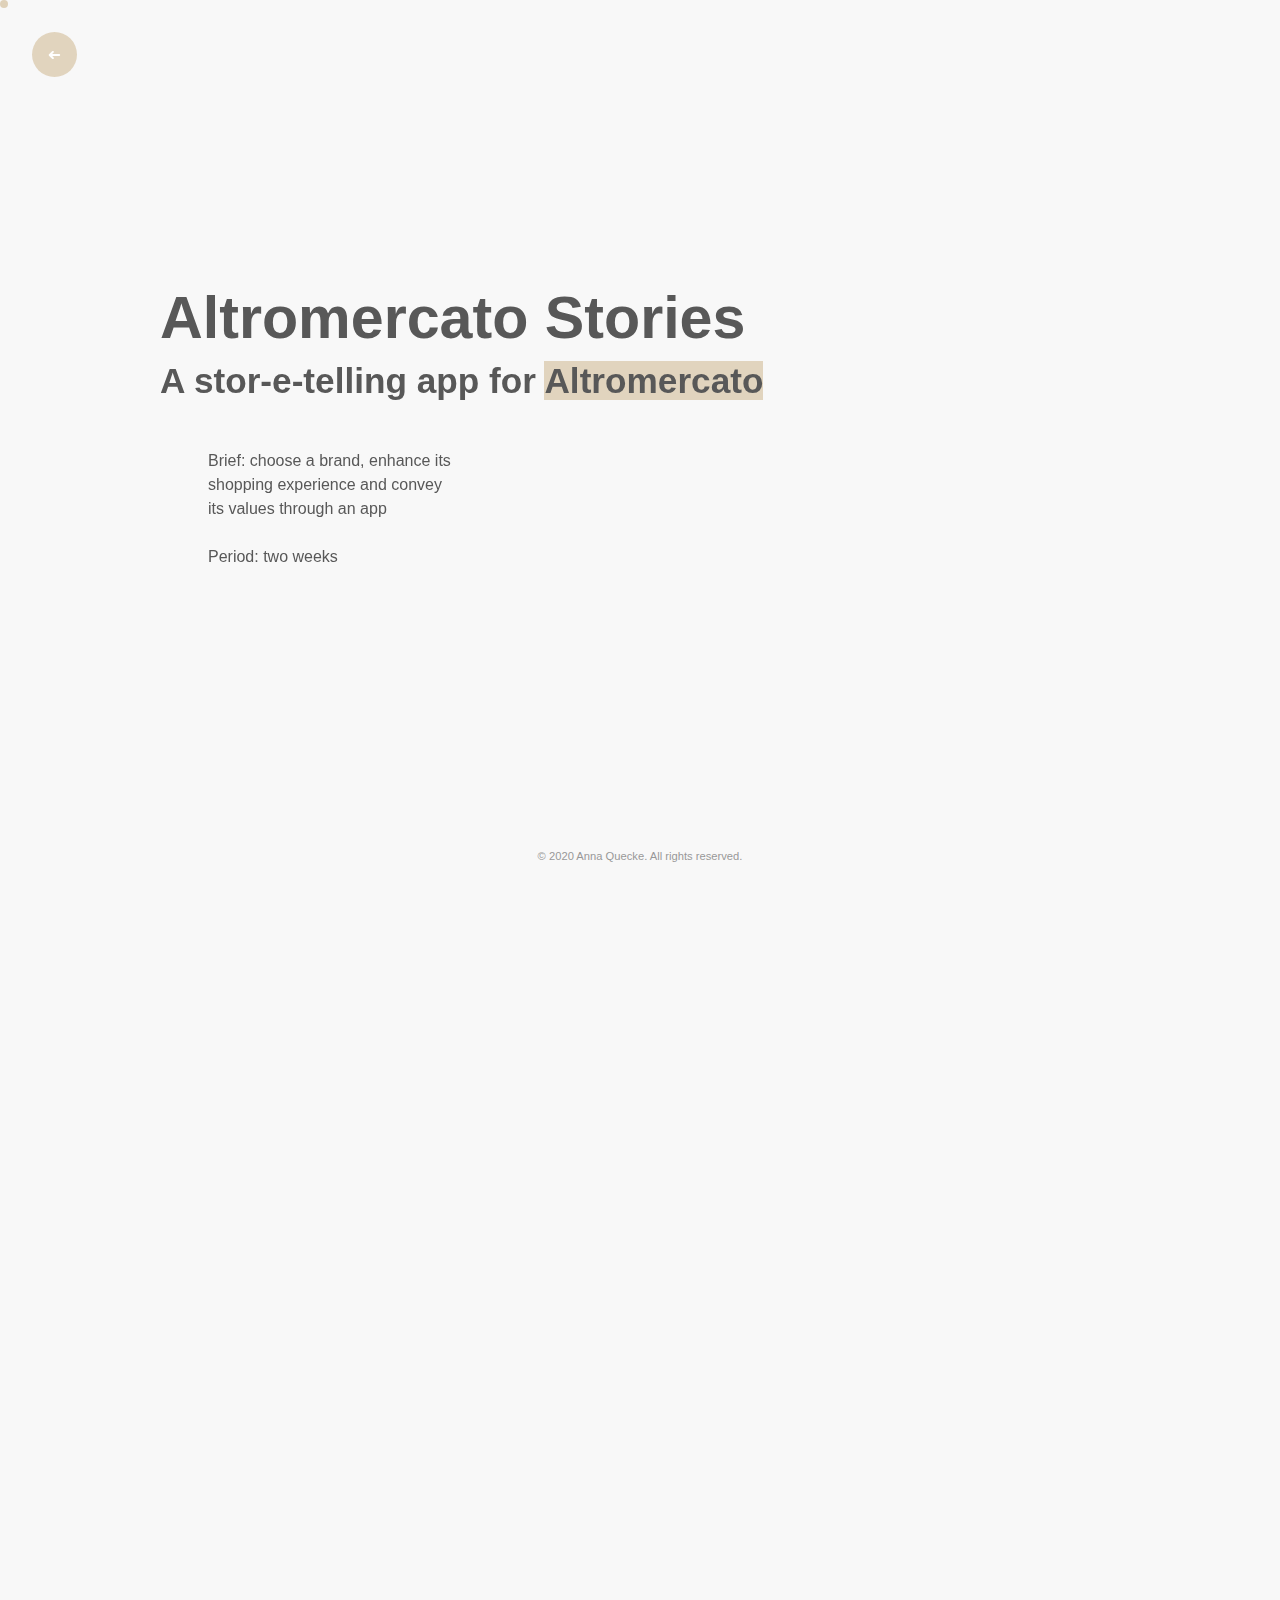
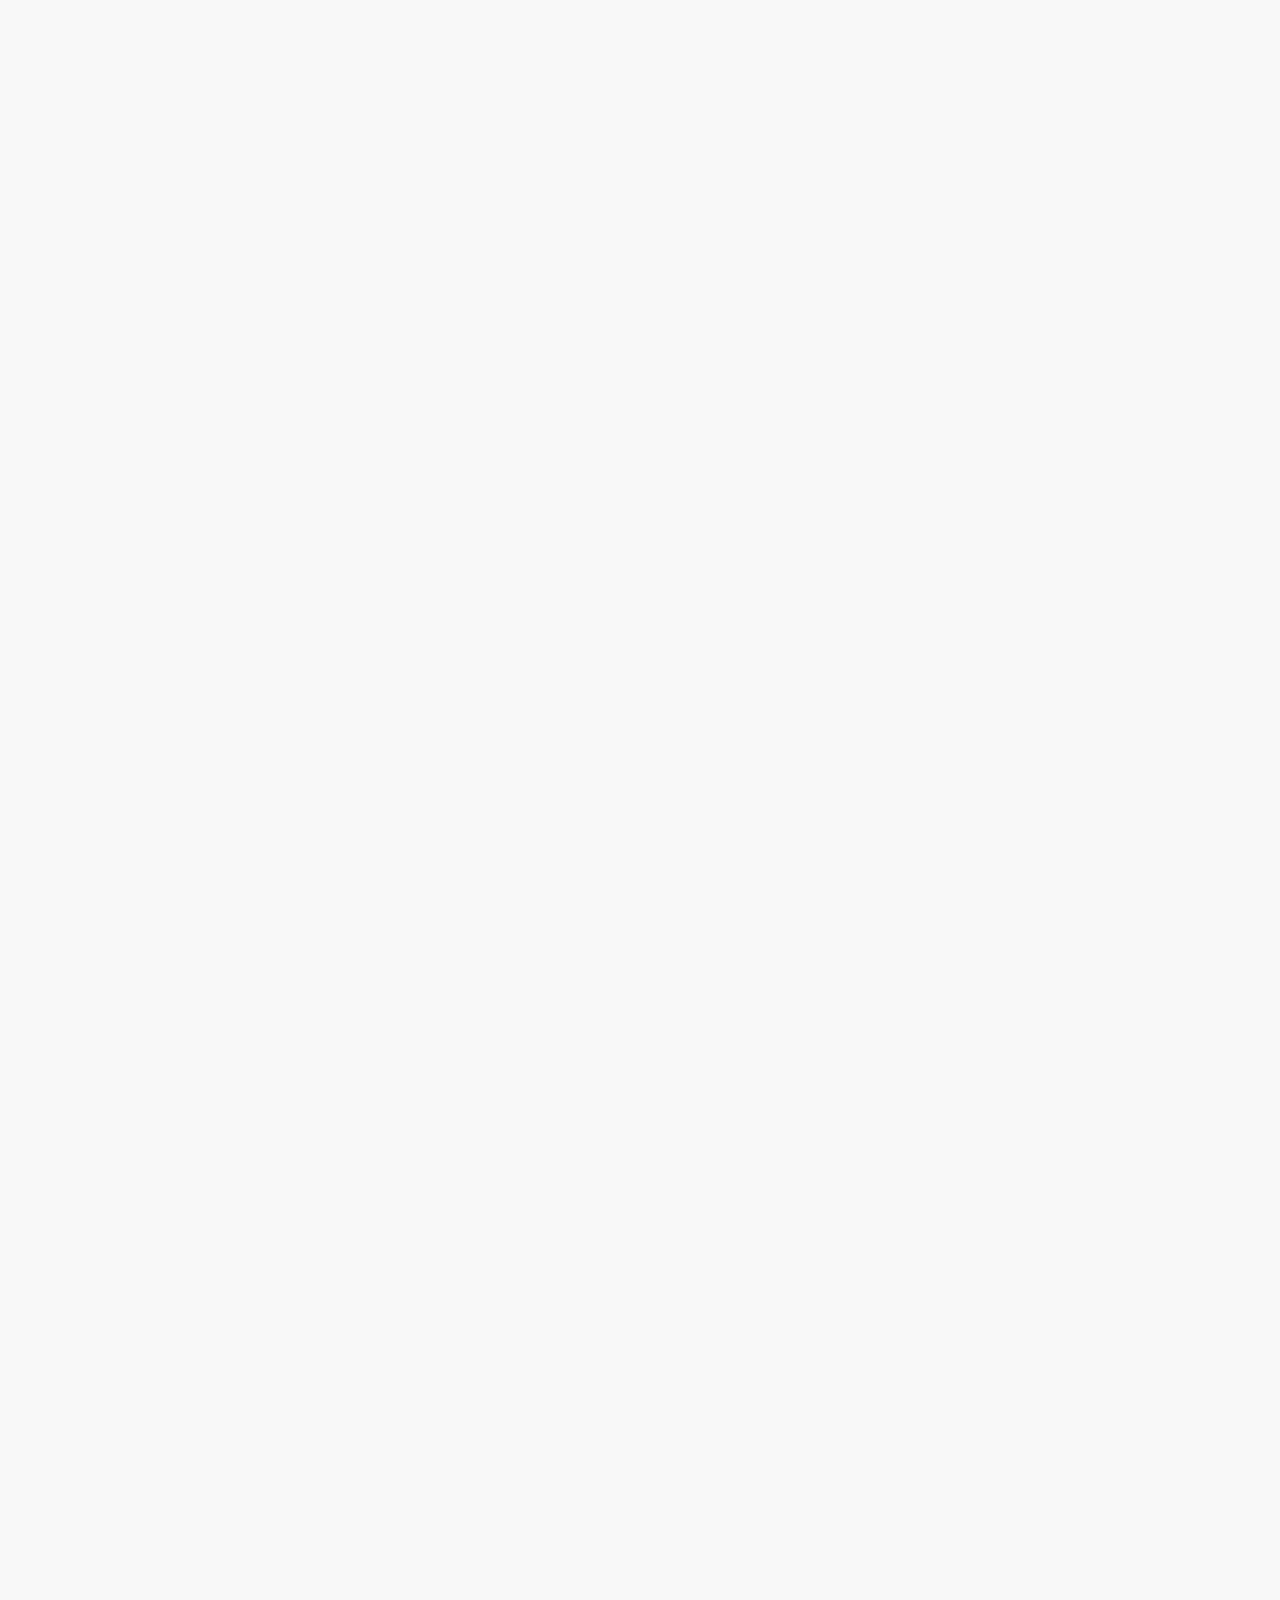
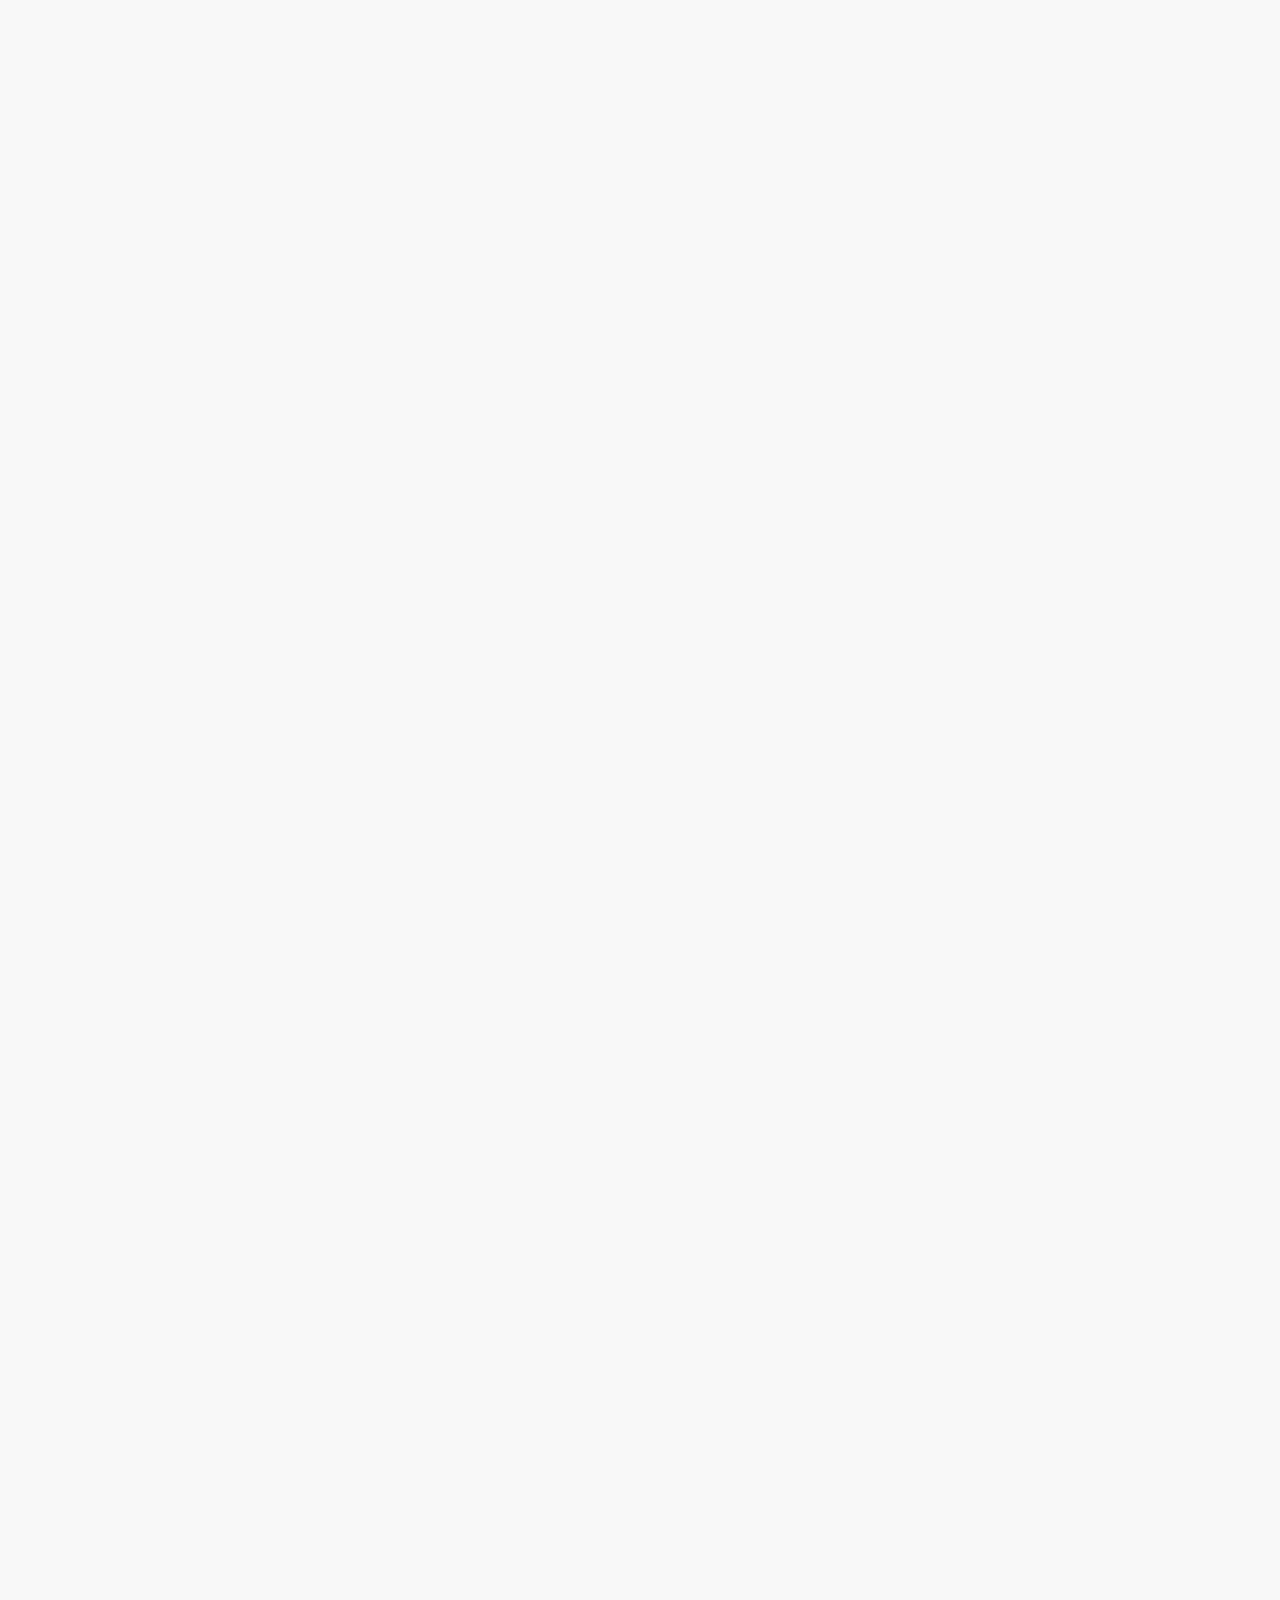
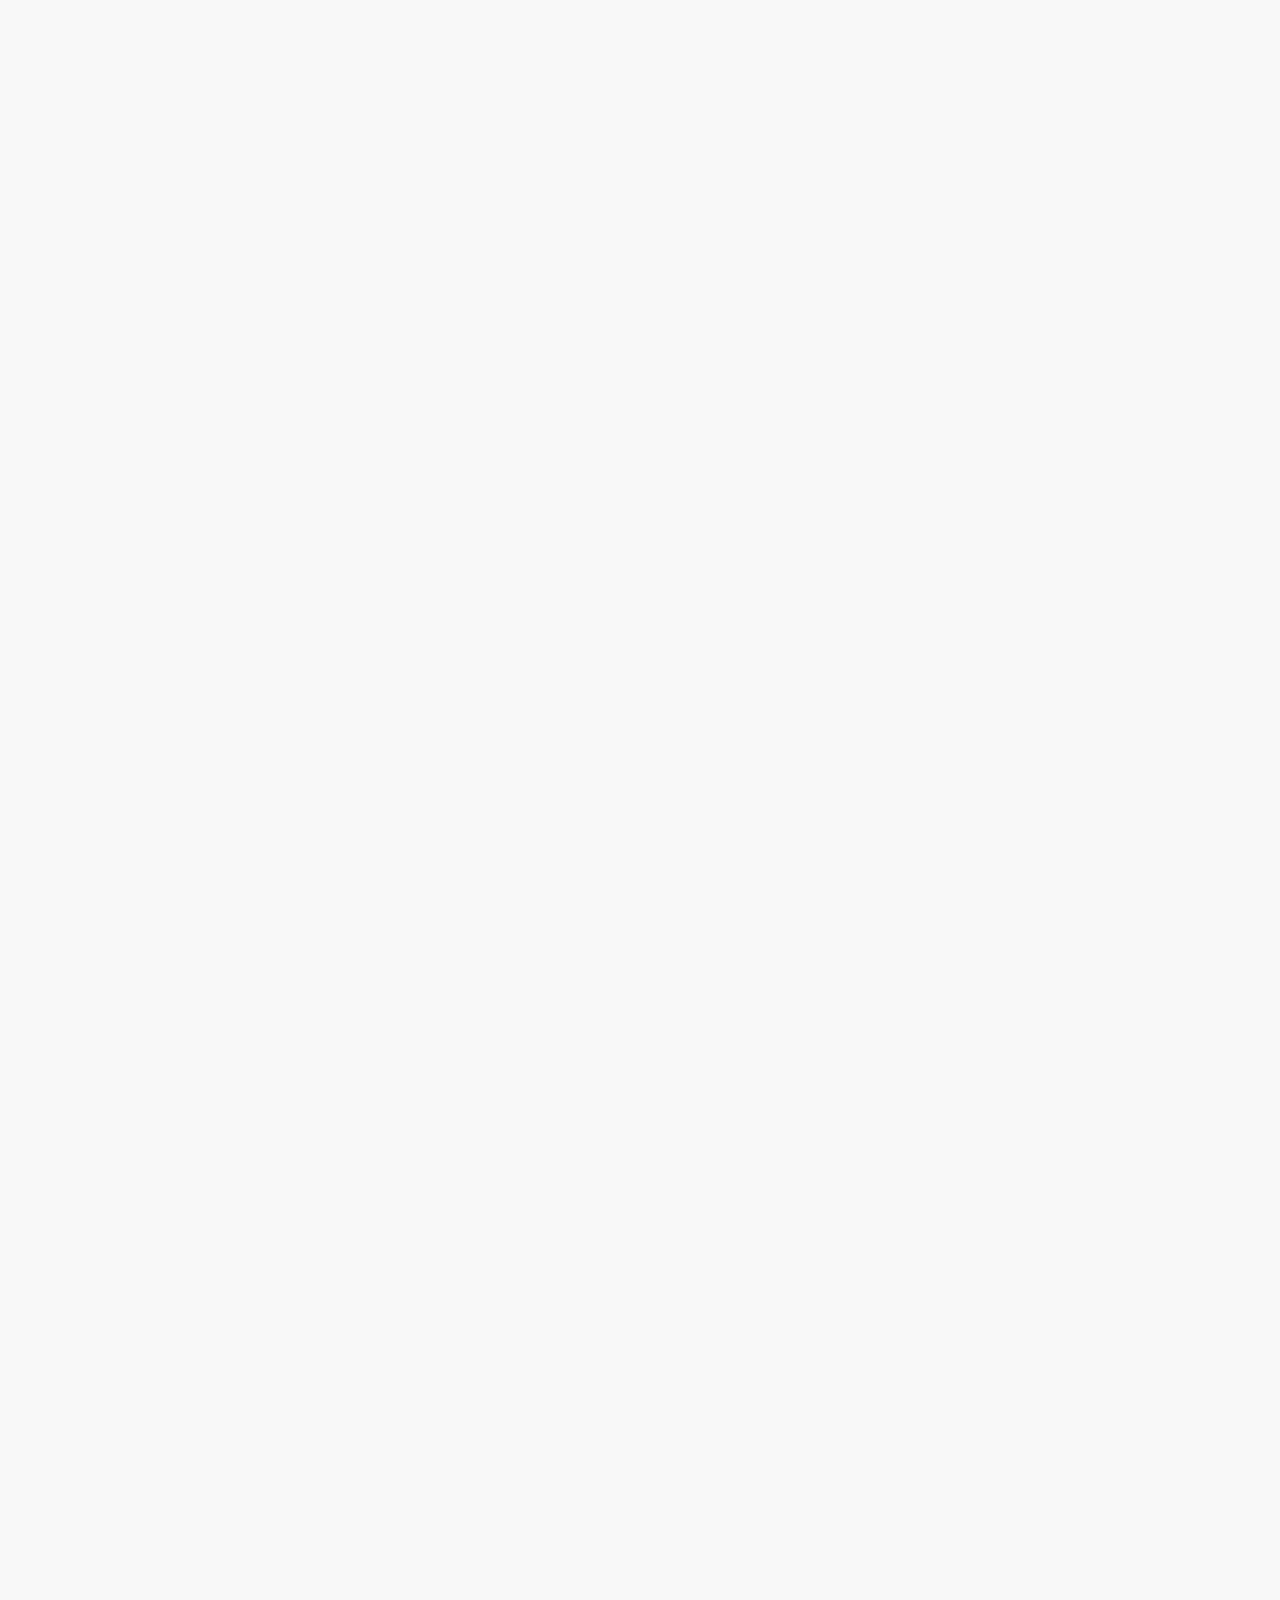
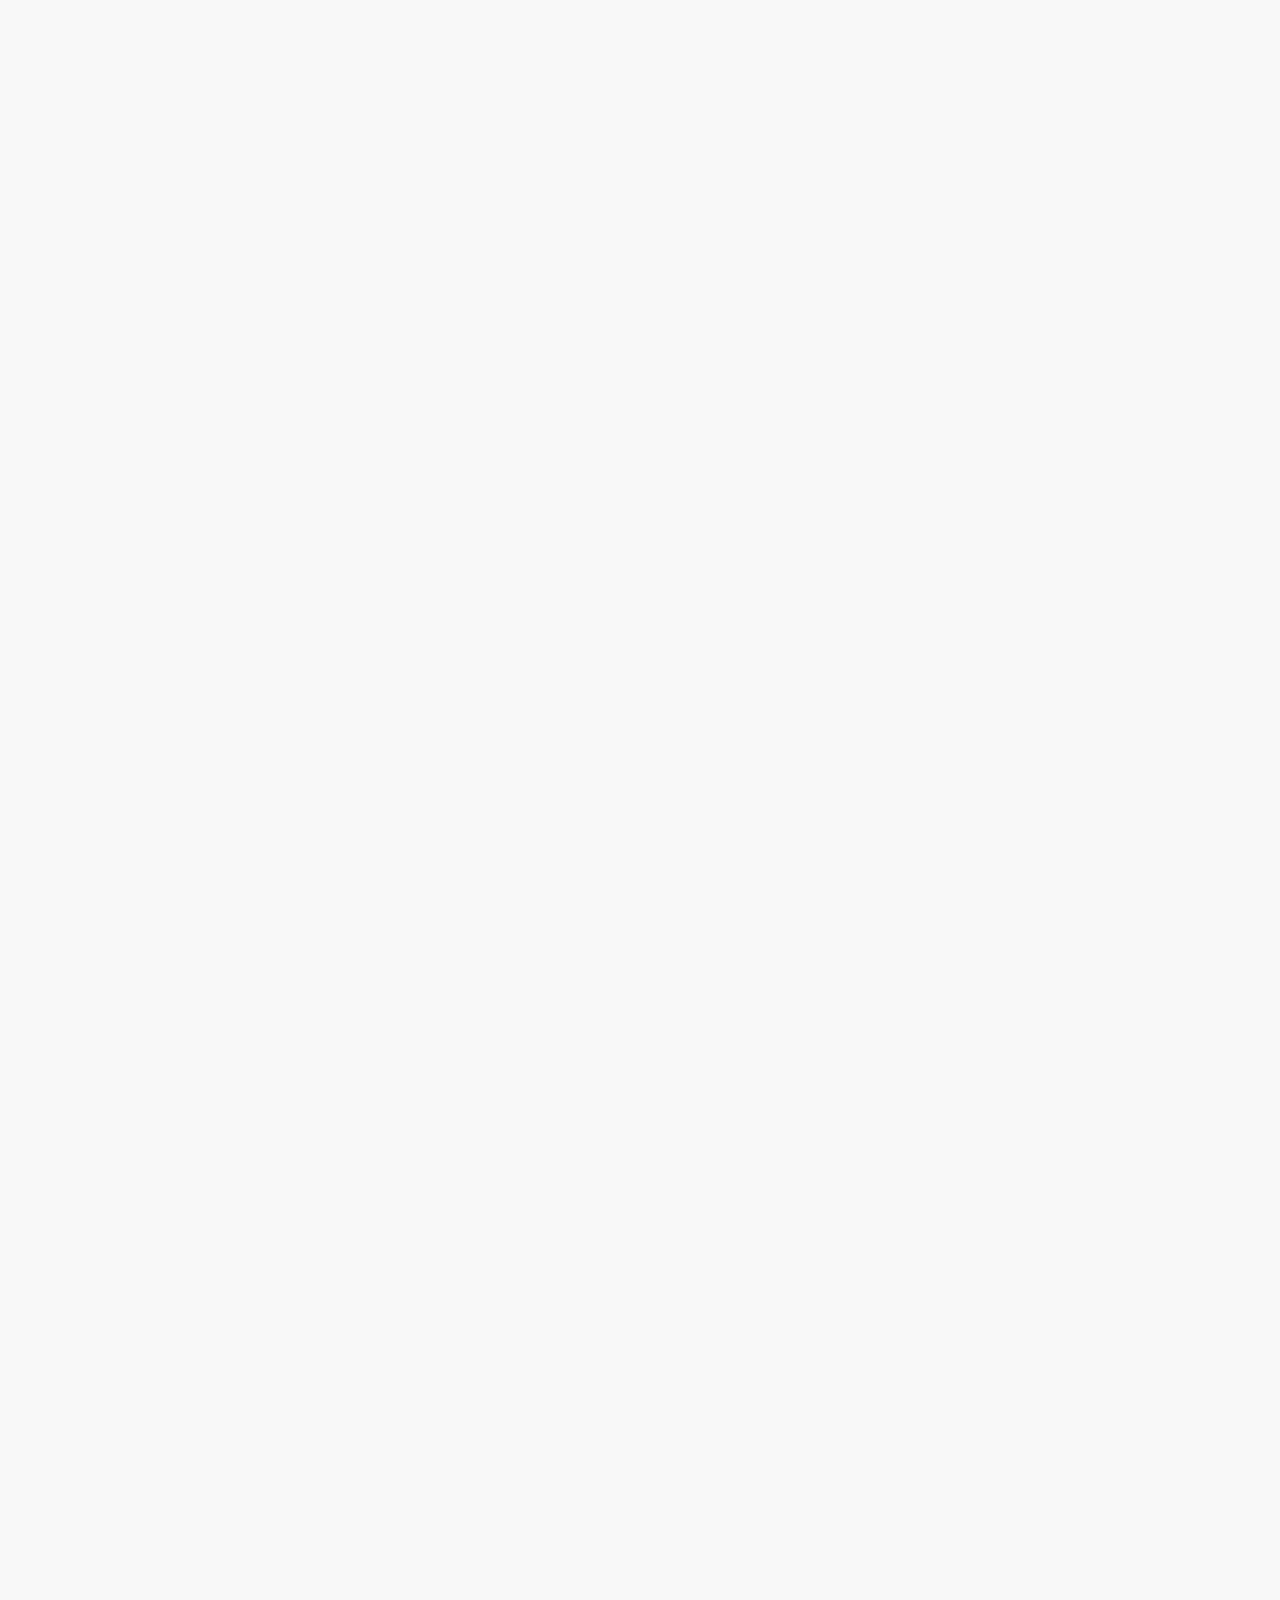
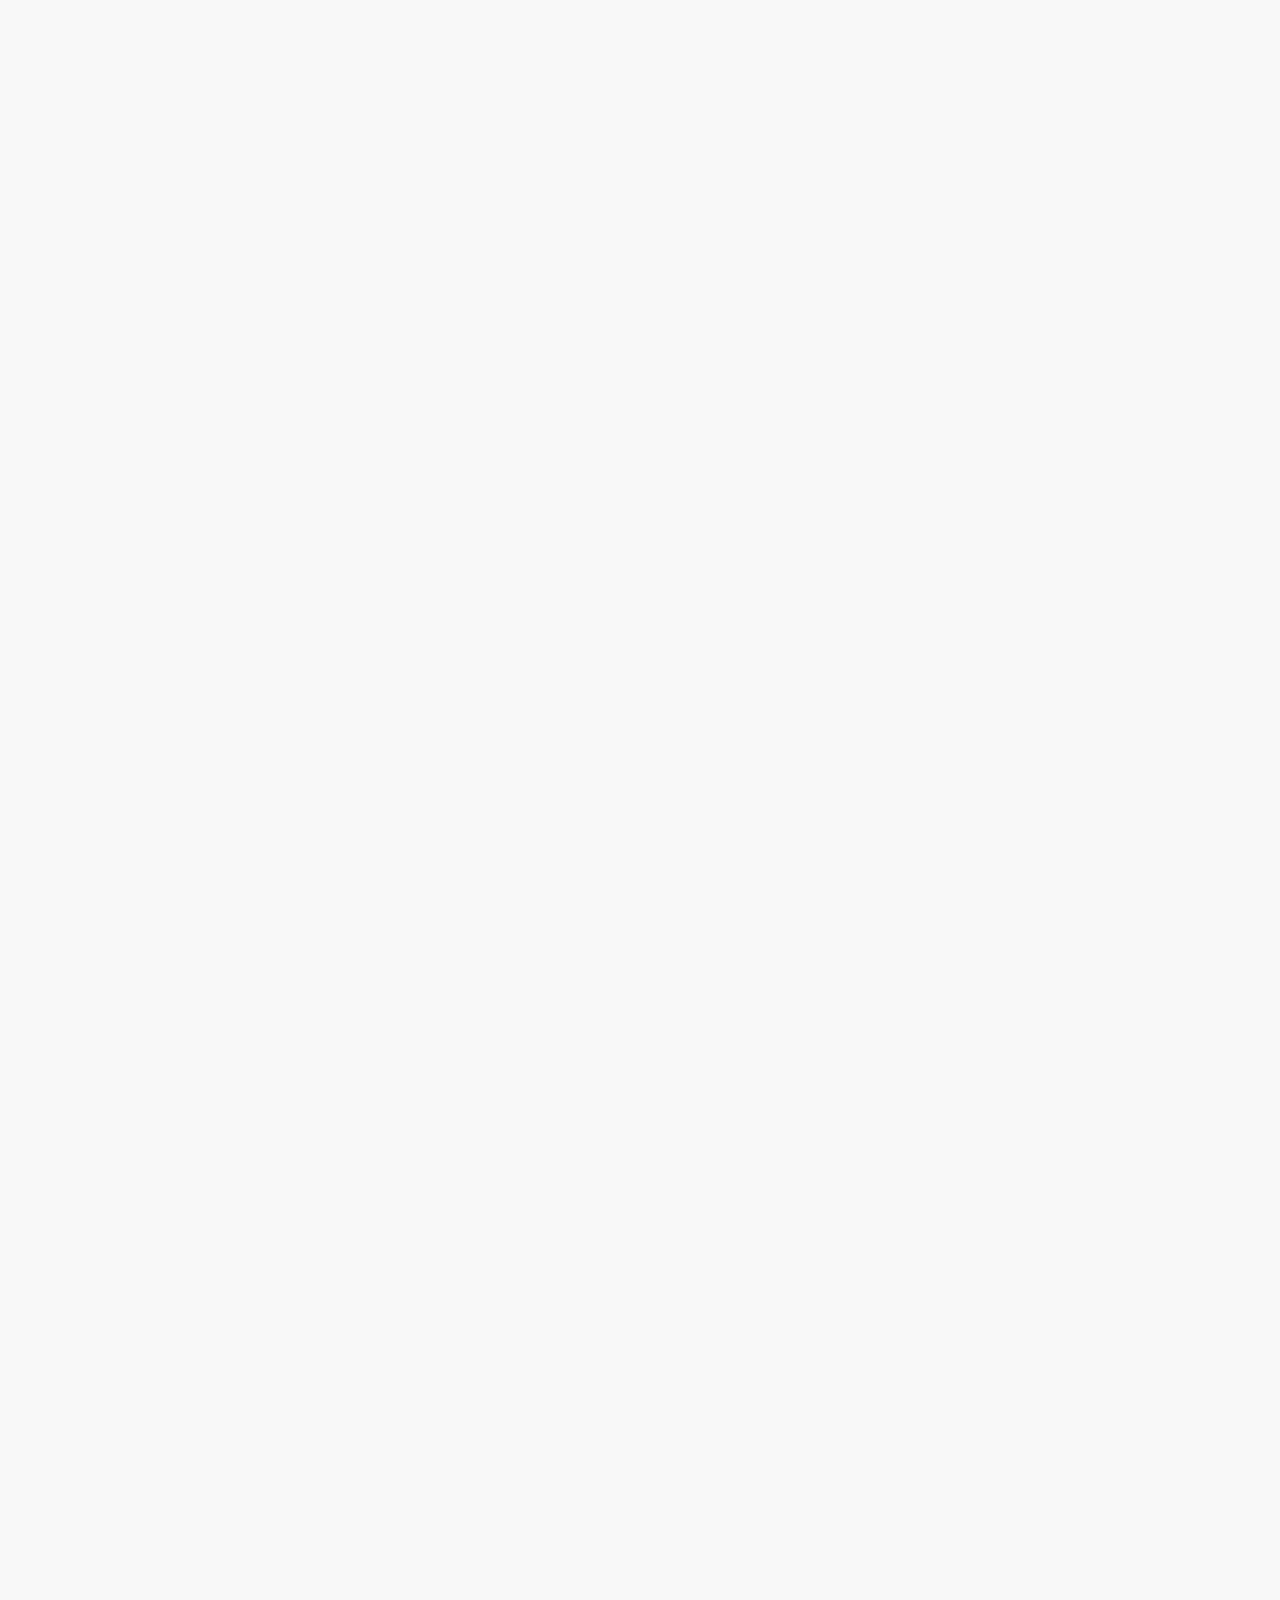
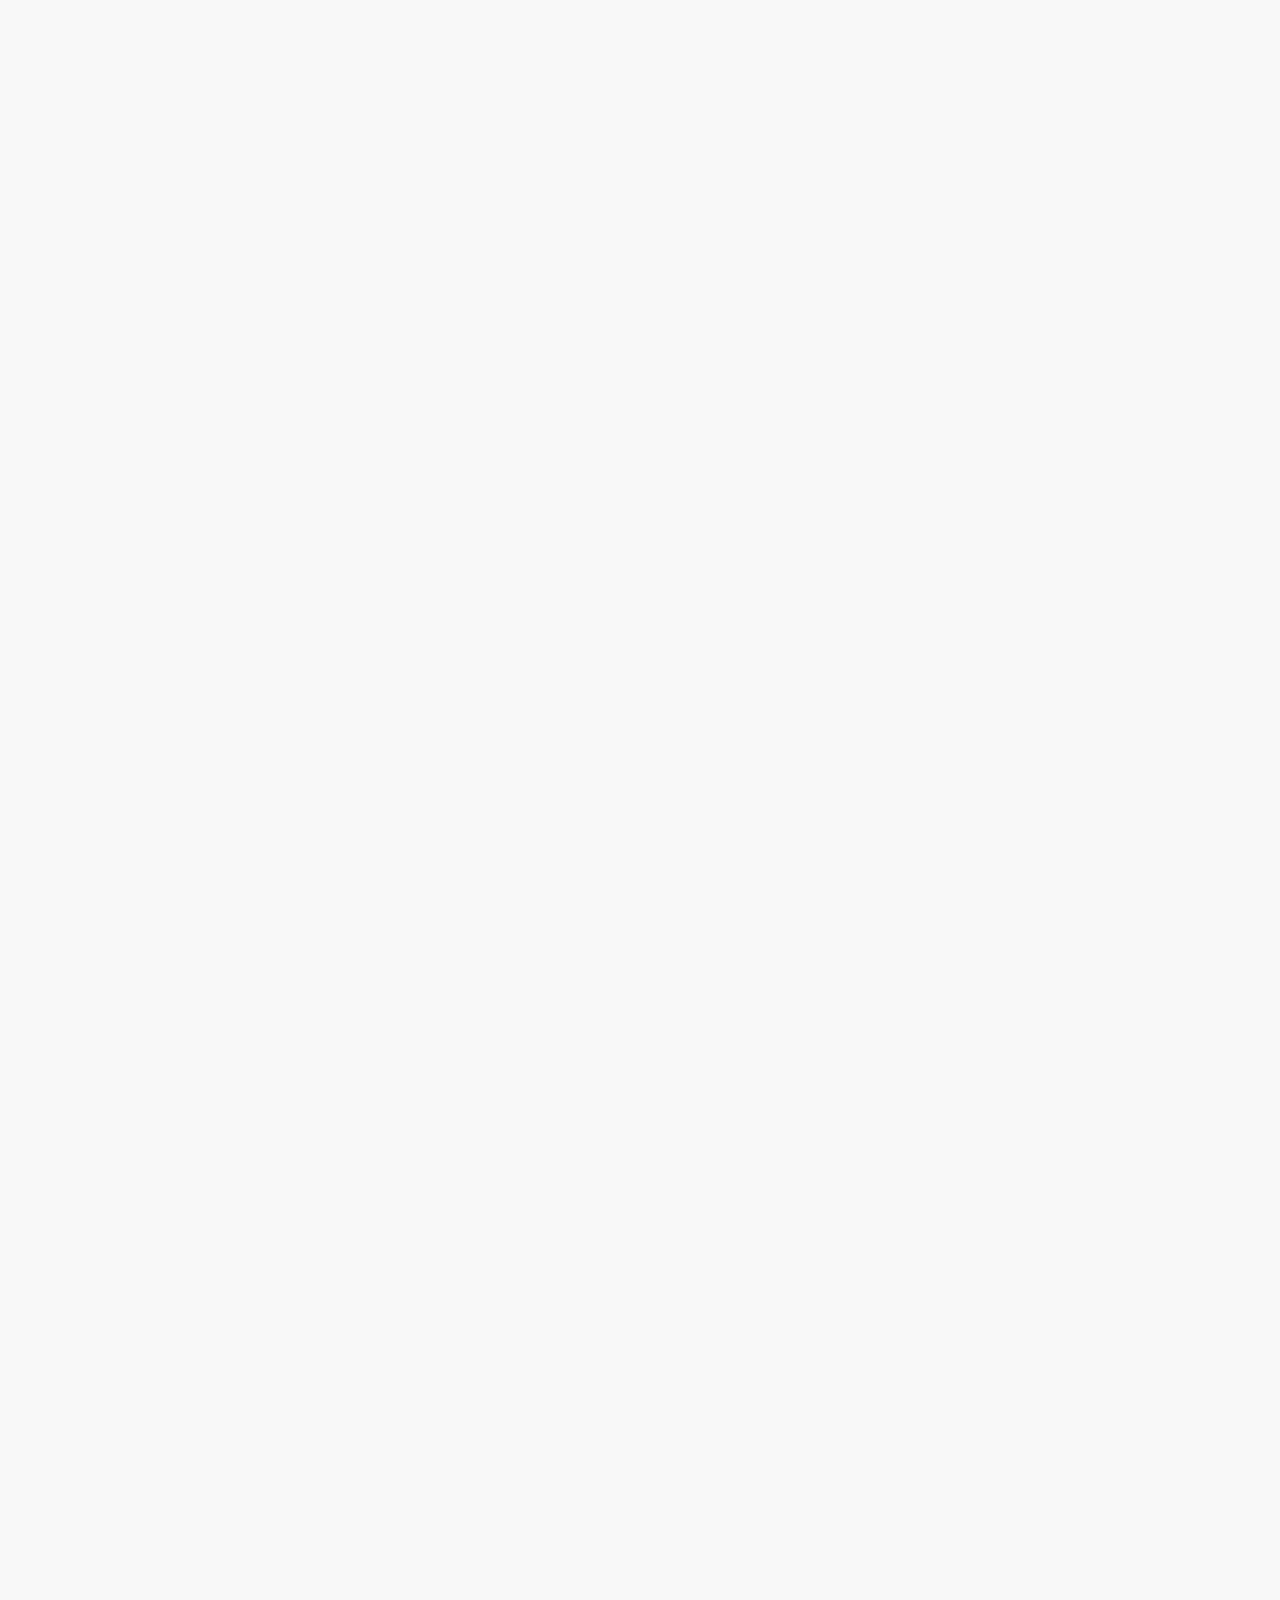
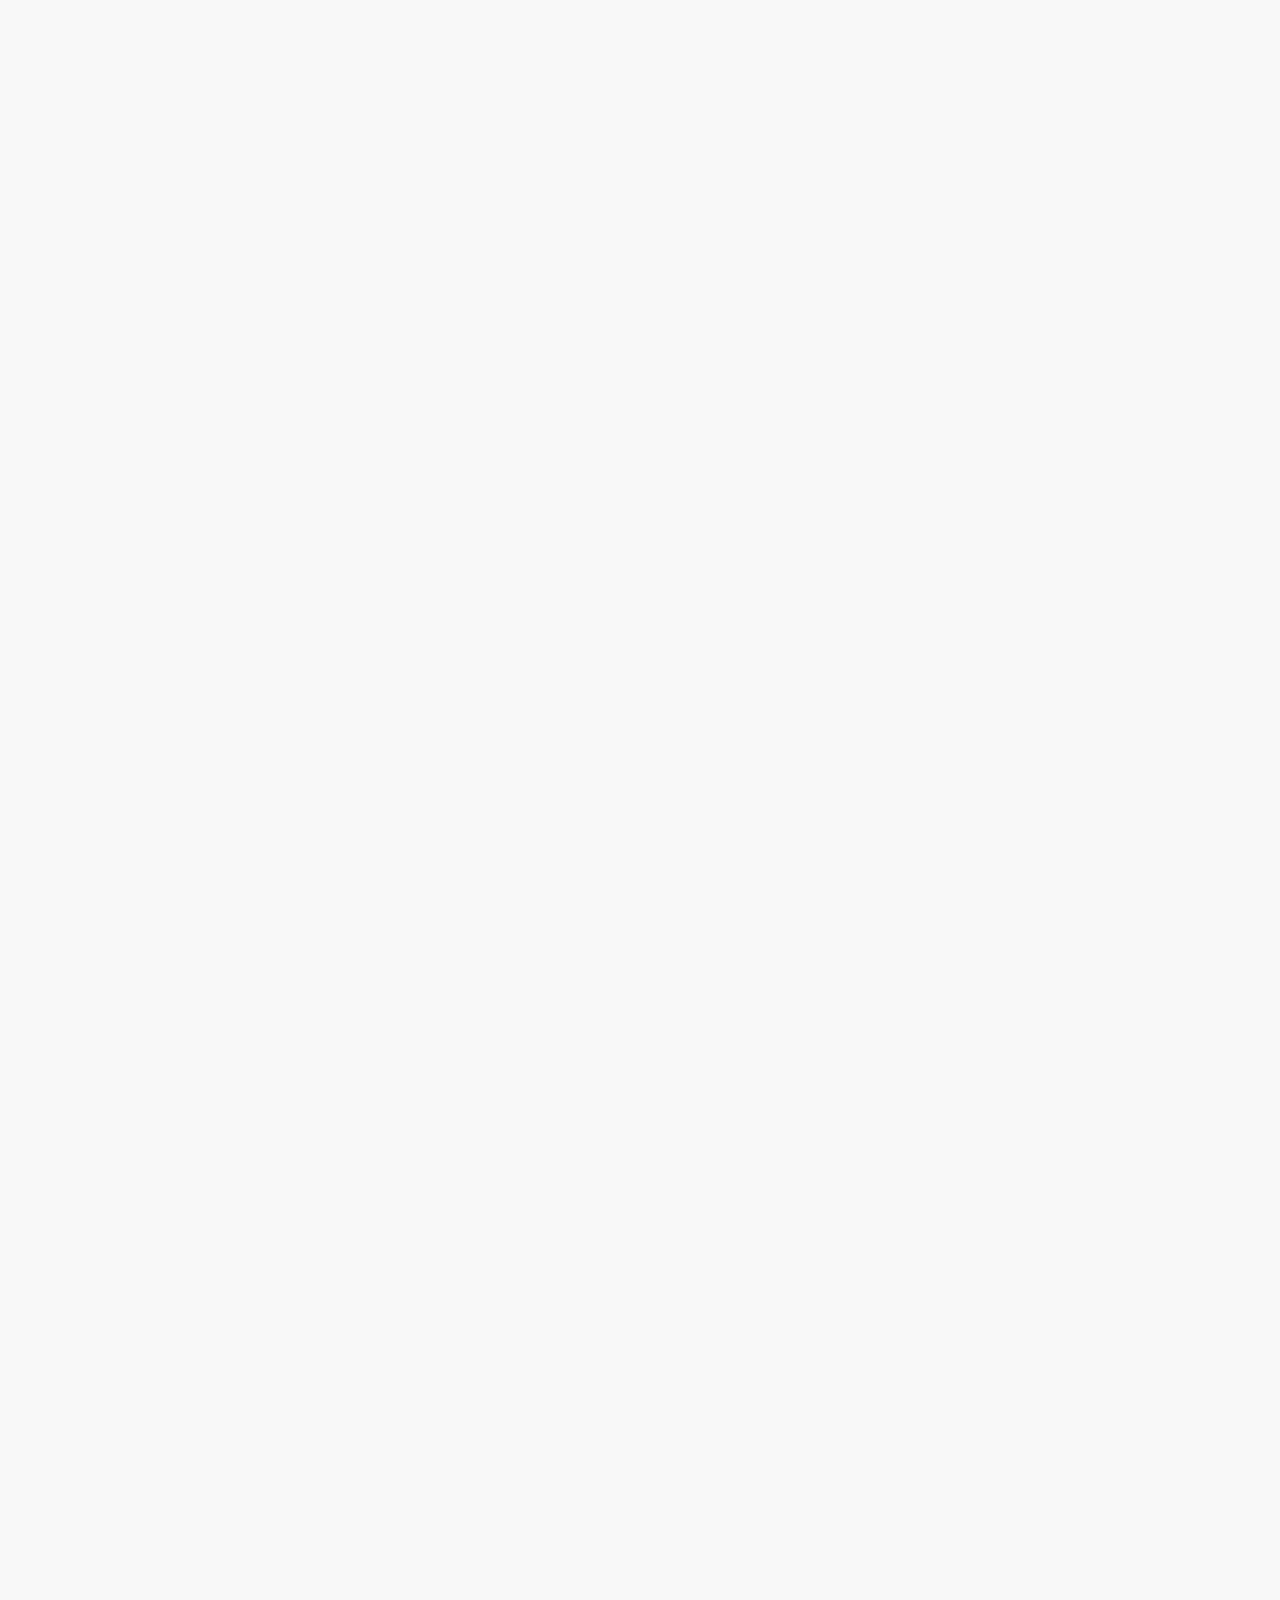
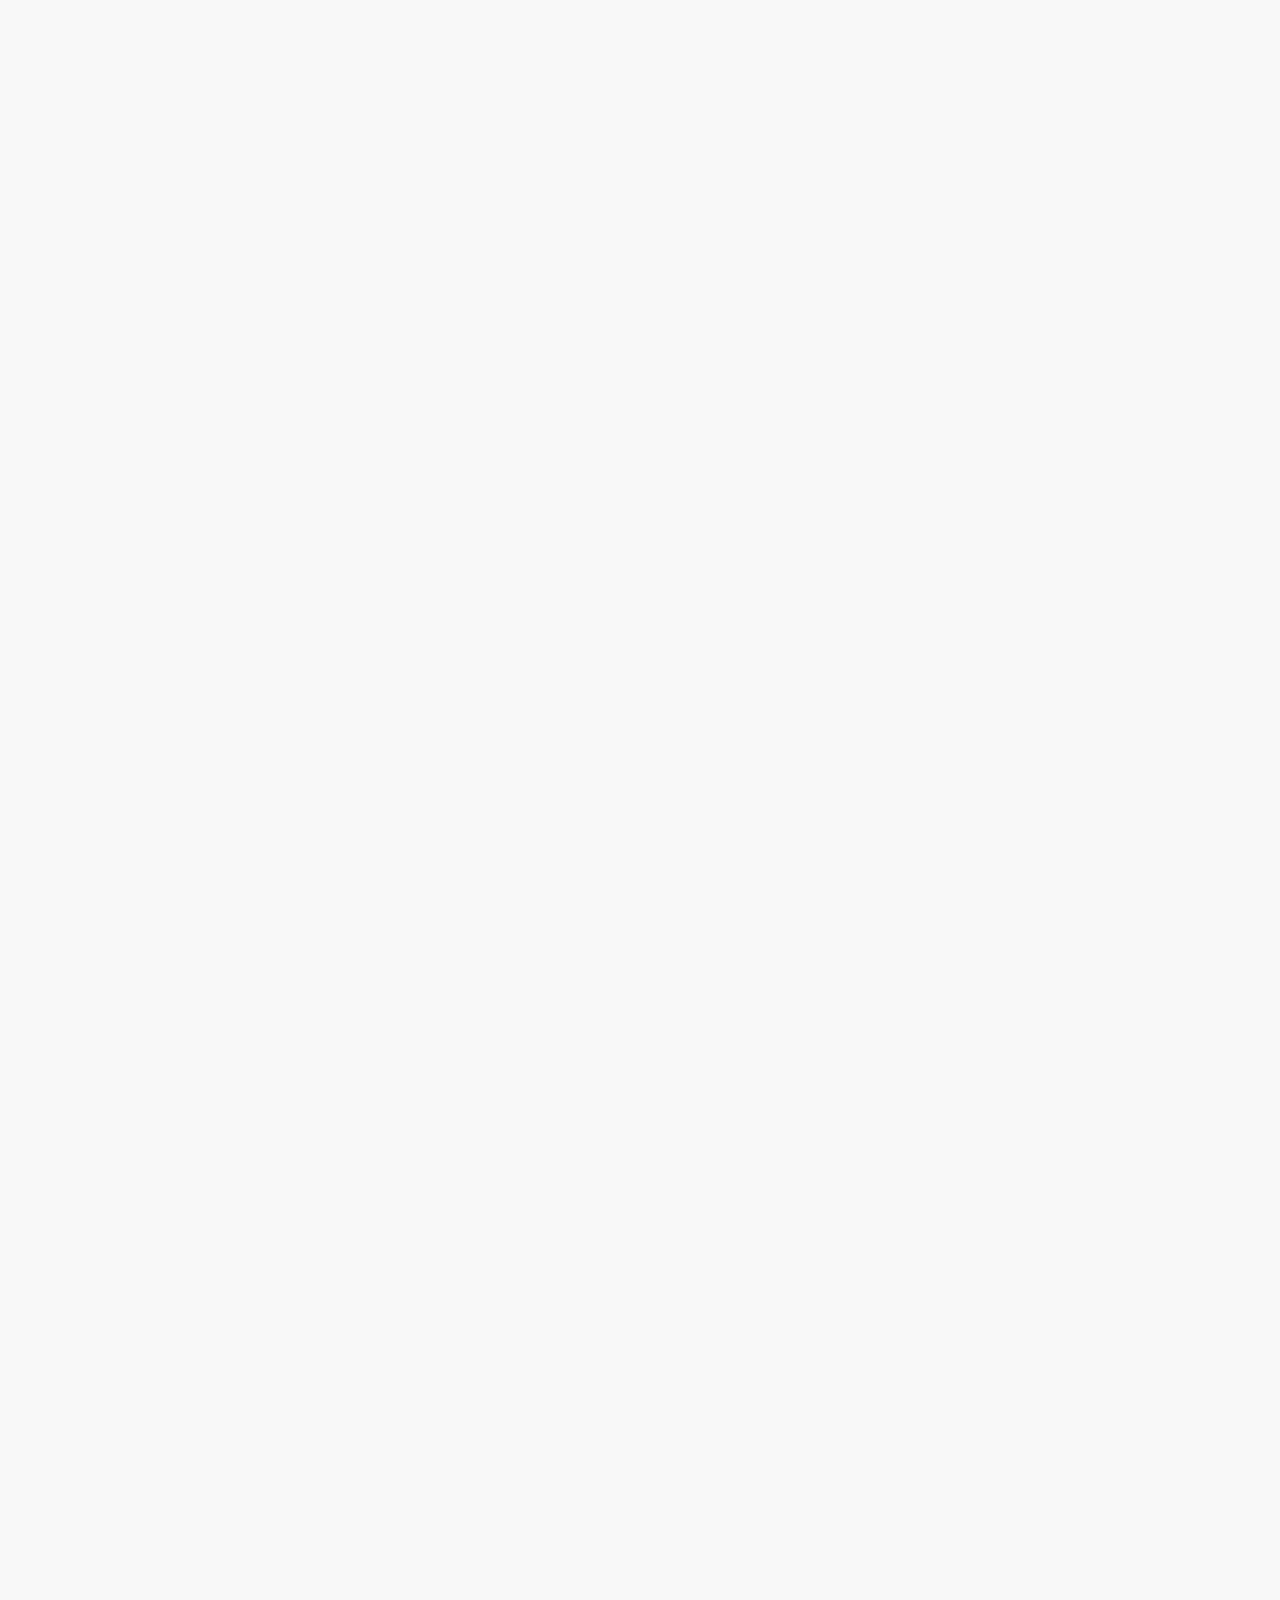
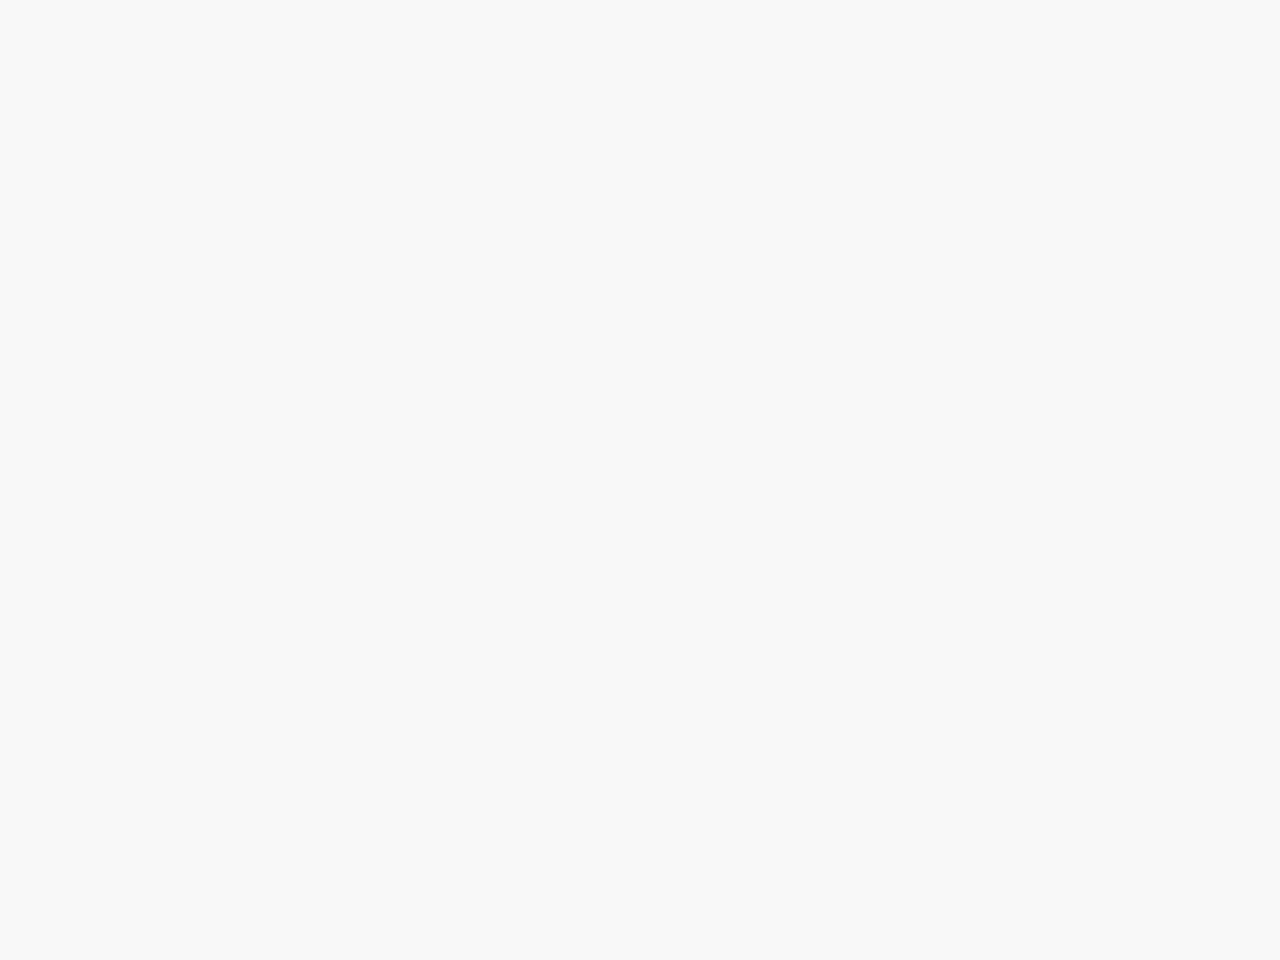
==== projects/altromercato.html @ 51d230c2 "Add files via upload" ====
<!DOCTYPE html>
<html lang="">
  <head>
    <meta charset="utf-8">
    <meta name="viewport" content="width=device-width, initial-scale=1.0">
    <title>Anna Quecke - Altromercato Stories</title>
    <meta name="projectID" content="altromercato" />
    <meta name="description" content="A description of the page" />
      
    <link rel="stylesheet" type="text/css" media="screen and (max-device-width: 768px)" href="../mobile.css">
    <link rel="stylesheet" type="text/css" media="screen and (min-device-width: 769px)" href="../style.css">
      
    <link href="https://fonts.googleapis.com/css?family=Lato&display=swap" rel="stylesheet"> 
  </head>
  <body>
      <svg id="fader"></svg>
      <div id="pointer" class="square round"></div>
      <div id="pointer_follower" class="square round"></div> 
      
      <div id="back" class="square round">&#10140</div>
      
      <div class="scroll" id="main">
          
          <div class="mainer" id="cover">
              <h1>Altromercato Stories</h1>
              <h2>A stor-e-telling app for  <a href="https://www.altromercato.it/it_it/">Altromercato</a></h2>
              <p>Brief: choose a brand, enhance its shopping experience and convey its values through an app</br></br>Period: two weeks</p>
          </div>
          
          <div class="mainer columns">
              <h3>Summary</h3>
                    <p><span>The challenge</span> As two-weeks university exercise, five colleagues and I designed an application for Altromercato, an Italian fair trade brand that sells many products, including clothes. The prompt for the design came from an analysis of users’ comments retrieved from Altromercato social media. This analysis led us to identify customer’s needs that leave room to improve trust and loyalty to the brand.</p>
                        <p><span>The solution</span> The result was the development of a strategic approach we called stor-e-telling that was the guide in the design of the application.</p>
          </div>
      
          <div class="mainer columns">
              <h3>Context</h3>
              <p>
                      The research started from understanding Altromercato’s values and mission through a <span>brand identity analysis</span>. We learnt that the brand relied on three core values: legitimacy, democracy and honesty.
                      </p>
                  <p> 
                    Altromercato's mission envelops on three challenges: provide to marginalized manufacturer a real chance of entering the market, spread the principles and products of the Fair Trade and encourage social change.
                      </p>
                  <img src="../media/images/altromer/01.png" alt="image 01">
          </div>
          
          <div class="mainer columns">
              <h3>Identifying room for improvement</h3>
              <p>
                        Going deep in the research about the way the brand interacts with its customers, we started understanding the <span>weak and pain points of the company</span>.</p>
                        <p>The main problem was that users are interested in the product stories but they are annoyed with difficulties in finding that information. What was surprising was that the website had plenty of content regarding the products, but customers felt the lack of information in stores.</p>
              <p>
                        We aimed to exploit this opportunity to create an application to support the in-store experience by delivering the content requested by customers.
                      </p>
                  <img src="../media/images/altromer/02.png" alt="image 02">
          </div>
          
          <div class="mainer columns">
              <h3>Competitors analysis</h3>
              <p>
                        To understand if the proposal could make sense and to look for even more insights about what could have been done to support Altromercato, we analysed how <span>competitors</span> communicate themselves.
                        We investigated four major aspects of each brand, namely their goals, products, touchpoints and social media content.
                    </p>
                  <img class = 'multipleImg' src="../media/images/altromer/03.1.svg" alt="image 03">
          </div>
          
          <div class="mainer columns">
              <h3>Concept</h3>
              <p>
                        When we gathered enough information, we developed our <span>concept</span>: to inform customers through stor-e-telling.
                        This approach relies on the idea of support the storytelling of products during shopping in physical stores. In this way, customers connect more with the producers and reinforce their motivation in shopping fair trade products.
                      </p>
                  <img src="../media/images/altromer/04.svg" alt="image 04">
          </div>
          
          <div class="mainer columns">
              <h3>Guiding questions</h3>
              <p>
                        We developed an <span>experience map</span> to understand how the service could work. We collected some questions that a user could ask himself during the experience. These questions were guiding in the design of the application for Altromercato’s stores.
                      </p>
                  <img src="../media/images/altromer/05.svg" alt="image 05">
          </div>
          
          <div class="mainer columns">
              <h3>Design strategy</h3>
              <p>
                        The developed <span>strategy</span> tries to strengthen user perception of the brand values through three main elements: stores, products and producers. <br>
                        The aim was to create direct involvement using <span>storytelling</span> to arise the customers’ curiosity about product origin, fabrication, and so on.
                      </p>
                  <p>
                        In our scenario Altromercato should train its stakeholders to create these specific contents, providing easy-to-use formats. We envision that several kinds of contents could fit the purpose of delivering stories: videos, infographics, reportages and even tales.
                      </p>
                  <img src="../media/images/altromer/06.png" alt="image 06">
          </div>
          
          <div class="mainer columns">
              <h3>The experience</h3>
              <p>
                        We produced a <span>storyboard</span> to display the experience designed. The application usage was developed for in-store use, also because one of the requirements of the assignment was to keep the system simple. Nevertheless, it would be possible to improve the application by reasoning on the in-home use and whether it could create a community.
                      </p>
                  <img src="../media/images/altromer/07.png" alt="image 07">
          </div>
          
          <div class="mainer columns">
              <h3>Application structure</h3>
              <p>
                        In the end, we designed the application and its <span>workflow</span>. This prototype relied on content gathered from the brand’s media, since we could not produce an original one due to time assignment and lack of resources. Moreover, the purpose was to give randomised content each time the QR is scanned, but it couldn’t be done due to prototyping system limits.
                      </p>
                  <img src="../media/images/altromer/08.png" alt="image 08">
          </div>
          
          <div class="mainer prototype">
              <iframe style="border: 1px solid rgba(0, 0, 0, 0.1);" width="800" height="450" src="https://www.figma.com/embed?embed_host=share&url=https%3A%2F%2Fwww.figma.com%2Fproto%2Ftjiv9UynTrFGVOfVnbSk2J%2FAltromercato%3Fpage-id%3D0%253A1%26node-id%3D1124%253A1129%26viewport%3D305%252C48%252C0.1%26scaling%3Dscale-down%26starting-point-node-id%3D1103%253A687" allowfullscreen></iframe>
          </div>
          
          <div class="mainer center">
              <p>Developed with: <br> <a href="https://tobiamarconi.it/index.html">Tobia Marconi</a>, <br> Adele Mazzali, <br> Elena Panciroli, <br> Federica Rho, <br> Marta Romanelli <br>
              </p>
          </div>
          
    </div>
      
    <div id="bottom">
          <p>© 2020 Anna Quecke. All rights reserved.</p>
    </div>
    
      
      <!--      SCRIPTS      -->
    <script src="https://ajax.googleapis.com/ajax/libs/jquery/3.6.0/jquery.min.js"></script>
    <script type="text/javascript" src="../interactions.js"></script>
    <script type="text/javascript" src="../colorManagement.js"></script>
    <script type="text/javascript" src="../jInvertScroll/jquery.jInvertScroll.js"></script>
      
  </body>
</html>
---- mobile.css ----
* {
    margin: 0;
    padding: 0;
    box-sizing: border-box;
    -moz-box-sizing: border-box;
    -webkit-box-sizing: border-box;
    font-family: 'Lato', sans-serif;
    color: var(--font)
}

:root {
    --main: #A5FFBE;
    --secondary: #A5FFBE;
    --font: #303030;
    --bg: #fff;
}

*::-webkit-scrollbar {
  display: none;
}

#pointer, #pointer_follower {
    width: 0;
    height: 0;
}


        /*GENERAL ELEMENTS*/

html, body {
/*  overscroll-behavior: none;*/
    background-color: var(--bg);
}

div {
/*    border: solid 1px yellow;*/
    display: flex;
    flex-direction: column;
    justify-content: center;
    align-items: center;
}

h1 { font-size: 6vh; padding-bottom: 2vh;}
h2 { font-size: 4vh; padding-bottom: 3vh;}
p { font-size: 18px; line-height: 1.5; }
span { background-color: var(--main)}
a { color: var(--font); background-color: var(--main); text-decoration: none;}

img {
    max-width: 100%;
    padding-top: 60px;
    image-resolution: 70dpi;
    image-rendering: -webkit-optimize-contrast;
}

        /*MAIN CONTAINER*/

#main {
    flex-direction: column;
    justify-content: space-around;
}

.mainer {
    width: 100%;
    padding: 60px;
}

        /*⁄PRESENTATION*/

.columns { flex-flow: column wrap; }

.columns p { width: 100%; }

.row {
    flex-flow: row wrap;
    margin-top: 30px;
    min-width: 100%;
}

.row a {
    margin: 2px;
    padding: 30px;
}

        /*⁄PROJECTS*/

#projects{
    flex-flow: column;
    justify-content: center;
    align-items: space-around;
    align-content: center;
}

.project {
    height: 70vw;
    width: 100%;
    border-top: solid 0px #000;
    border-bottom: solid 0px #000;
}

.project p {
    position: absolute;
    z-index: 1;
}

.project div {    
    height: 100%;
    width: 100%;
    background: center no-repeat;
    background-size: cover;
    
/*
    -webkit-filter: grayscale(100%);  Safari 6.0 - 9.0 
    filter: grayscale(100%);
*/
    opacity: 0.2;
    margin-bottom: 20px;
}

        /*⁄PROTOTYPES VISUAL SETTINGS*/

.prototype {
    min-height: 2000px;
    background-color: #000;
}

.mobileFrame {
    pointer-events: none;
    position: absolute;
    height: 100%;
    width: 10%;
    background-image: url(media/images/iphone.png);
     background: center no-repeat;
    background-size: contain;
}

video {
    position: absolute;
    z-index: -3;
    height: 82%;
    width: auto;
    border-radius: 8%;
    overflow: hidden;
}

iframe {
    min-height: 100%;
    width: 100%;
    overflow: hidden;
    border-style: none;
}

        /*RIGHTS ON BOTTOM*/

#bottom {
    width: 100%;
    bottom: 0;
    padding: 60px;
    
}

#bottom p {
    font-size: 14px;
    opacity: 0.4;
}
---- style.css ----
* {
    margin: 0;
    padding: 0;
    box-sizing: border-box;
    -moz-box-sizing: border-box;
    -webkit-box-sizing: border-box;
    font-family: var(--fontFam);
    cursor: none;
    color: var(--fontCol);
}

:root {
    --mainCol: #A5FFBE;
    --background: #F8F8F8;
    --fontCol: #4A4A4A;
    --fontFam: 'Mukta', sans-serif;
    --fontColTitles: #000000;
    --fontFamTitles: 'Titillium Web', sans-serif;
}

*::-webkit-scrollbar {
  display: none;
}

body {
    background-color: var(--background);
}

#fader {
    position: fixed;
    top: 0;
    left: 0;
    width: 100%;
    height: 100%;
    z-index: 999;
    pointer-events: none;
    background: white;
}

#pointer {
    /*custom cursor essential proprieties*/
    position: fixed;
    display: inline-block;
    pointer-events: none;
    z-index: 999;
    /*custom cursor occasional proprieties*/
    height: 0.5rem;
    font-size: 2rem;
    color: var(--mainCol);
    background-color: var(--mainCol);
/*    mix-blend-mode: hard-light;*/
    
    transition: scale 2s ease;
/*
    -webkit-transition: height 2s ease;
    -moz-transition: height 2s ease;
    -o-transition: height 2s ease;
    transition: height 2s ease;
*/
}

#pointer.animate {
    transform: scale(2.6);
}

#pointer_follower {
    /*custom cursor essential proprieties*/
    position: fixed;
    display: inline-block;
    pointer-events: none;
    z-index: 2;
    /*custom cursor occasional proprieties*/
    height: 0px;
    opacity: 0;
    background-color: var(--mainCol); 
    box-shadow: 0rem 0rem 3rem 3rem var(--mainCol);
    
    transform: scale(1);
    transition: scale 2s ease;
    
}

#pointer_follower.animate {
    transform: scale(0.5);
}

#back {
    position: fixed;
    z-index: 88;
    margin: 2rem;
    background-color: var(--mainCol);
    min-height: 2rem;
    font-size: 1rem;
    align-items: center;
    color: #fff;
    -webkit-transform: rotateY(180deg);
            transform: rotateY(180deg);
}

    

        /*GENERAL ELEMENTS*/

html, body {
  overscroll-behavior: none;
}

div {
    display: flex;
    flex-direction: column;
    justify-content: center;
    align-items: flex-start;
}

h1 { font-size: 3.7rem; font-family: var(--fontFamTitles); }
h2 { font-size: 2.2rem; }
h3 { font-size: 1.3rem; padding-bottom: 1.3rem; text-shadow: 2px 2px var(--mainCol);}
p { font-size: 1rem; line-height: 1.5rem; max-width: 30%; padding-bottom: 1rem;}
span { text-shadow: 2px 2px var(--mainCol); }
a { color: var(--fontCol); background-color: var(--mainCol); text-decoration: none;}
ul {margin: -1%;}

img {
    max-height: 100%;
    max-width: 70%;
    padding-left: 4rem;
    image-resolution: 70dpi;
    image-rendering: -webkit-optimize-contrast;
}

        /*GENERAL CLASSES*/

.round { border-radius: 50%;}

.mainer {
    height: 100%;
    width: 100%;
    padding: 4rem;
}

.center {
    align-items: center;
}

/**
  * important: keep position fixed, you can however use top:0 instead of bottom:0
  * if you want to make it stick to the top of the browser
  */
.scroll
{
  position: fixed;
  bottom: 0;
  left: 0;
}

.project-label {
    padding: 0px;
}

        /*MAIN CONTAINER*/

#main {
	margin: auto;
    flex-direction: row;
    justify-content: space-around;
    height: 100%;
}
 
        /*HELLO STRANGER*/

#cover {align-items: flex-start; margin-left: 6rem;}
#cover h1 { padding-bottom: 1vh; }
#cover p { padding: 3rem; }

        /*⁄PRESENTATION*/

.columns {
    height: 100%;
    width: 100%;
    flex-flow: column wrap;
    overflow: hidden;
    justify-content: center;
}

.row {
    flex-flow: row wrap;
    padding: 2rem;
}

.row a {
    margin: 0.25rem;
    padding: 2rem;
}


        /*⁄PROJECTS*/

#projects{
    flex-flow: row wrap;
    justify-content: center;
    align-items: space-around;
    align-content: center;
}

.project {
    margin: 1%;
    height: 30%;
    overflow: hidden;
    transition-duration: 1s;
}

.project:hover {
    border-radius: 100%;
    box-shadow: 0rem 0rem 6rem 0rem var(--mainCol);
}

.project-label {
    position: absolute;
    text-align: center;
    display: none;
    font-family: var(--fontFamTitles);
/*    font-weight: bold;*/
    font-size: 1rem;
    transition-duration: 1s;
}

.project:hover .project-label {
    display: block;
}

.project span {
    font-size: 1rem;
}

.project-image {
    width: 100%;
    height: 100%;
    z-index: -1;
    background: center no-repeat;
    background-size: cover;
    opacity: 0.8;
    transition-duration: 0.5s;
}

.project:hover .project-image {
    opacity: 0.2;
}



        /*⁄PROTOTYPES VISUAL SETTINGS*/

.prototype {
    padding-top: 0px;
    padding-bottom: 0px;
}

.mobileFrame {
    pointer-events: none;
    position: absolute;
    height: 100%;
    width: 10%;
    background-image: url(media/images/iphone.png);
    background: center no-repeat;
    background-size: contain;
}

iframe {
    height: 100%;
    width: 100%;
    overflow: hidden;
    border-style: none;
}


        /*ENDS & CONTACTS*/

.fa{
    transition-duration: 1.5s;
}

.fa:hover {
    border-radius: 100%;
}

        /*RIGHTS ON BOTTOM*/

#bottom {
    position: fixed;
    background-color: var(--background);
    width: 100%;
    bottom: 0;
    padding-bottom: 1rem;
    align-items: center;
}

#bottom p {
    font-size: 0.7rem;
    opacity: 0.6;
}
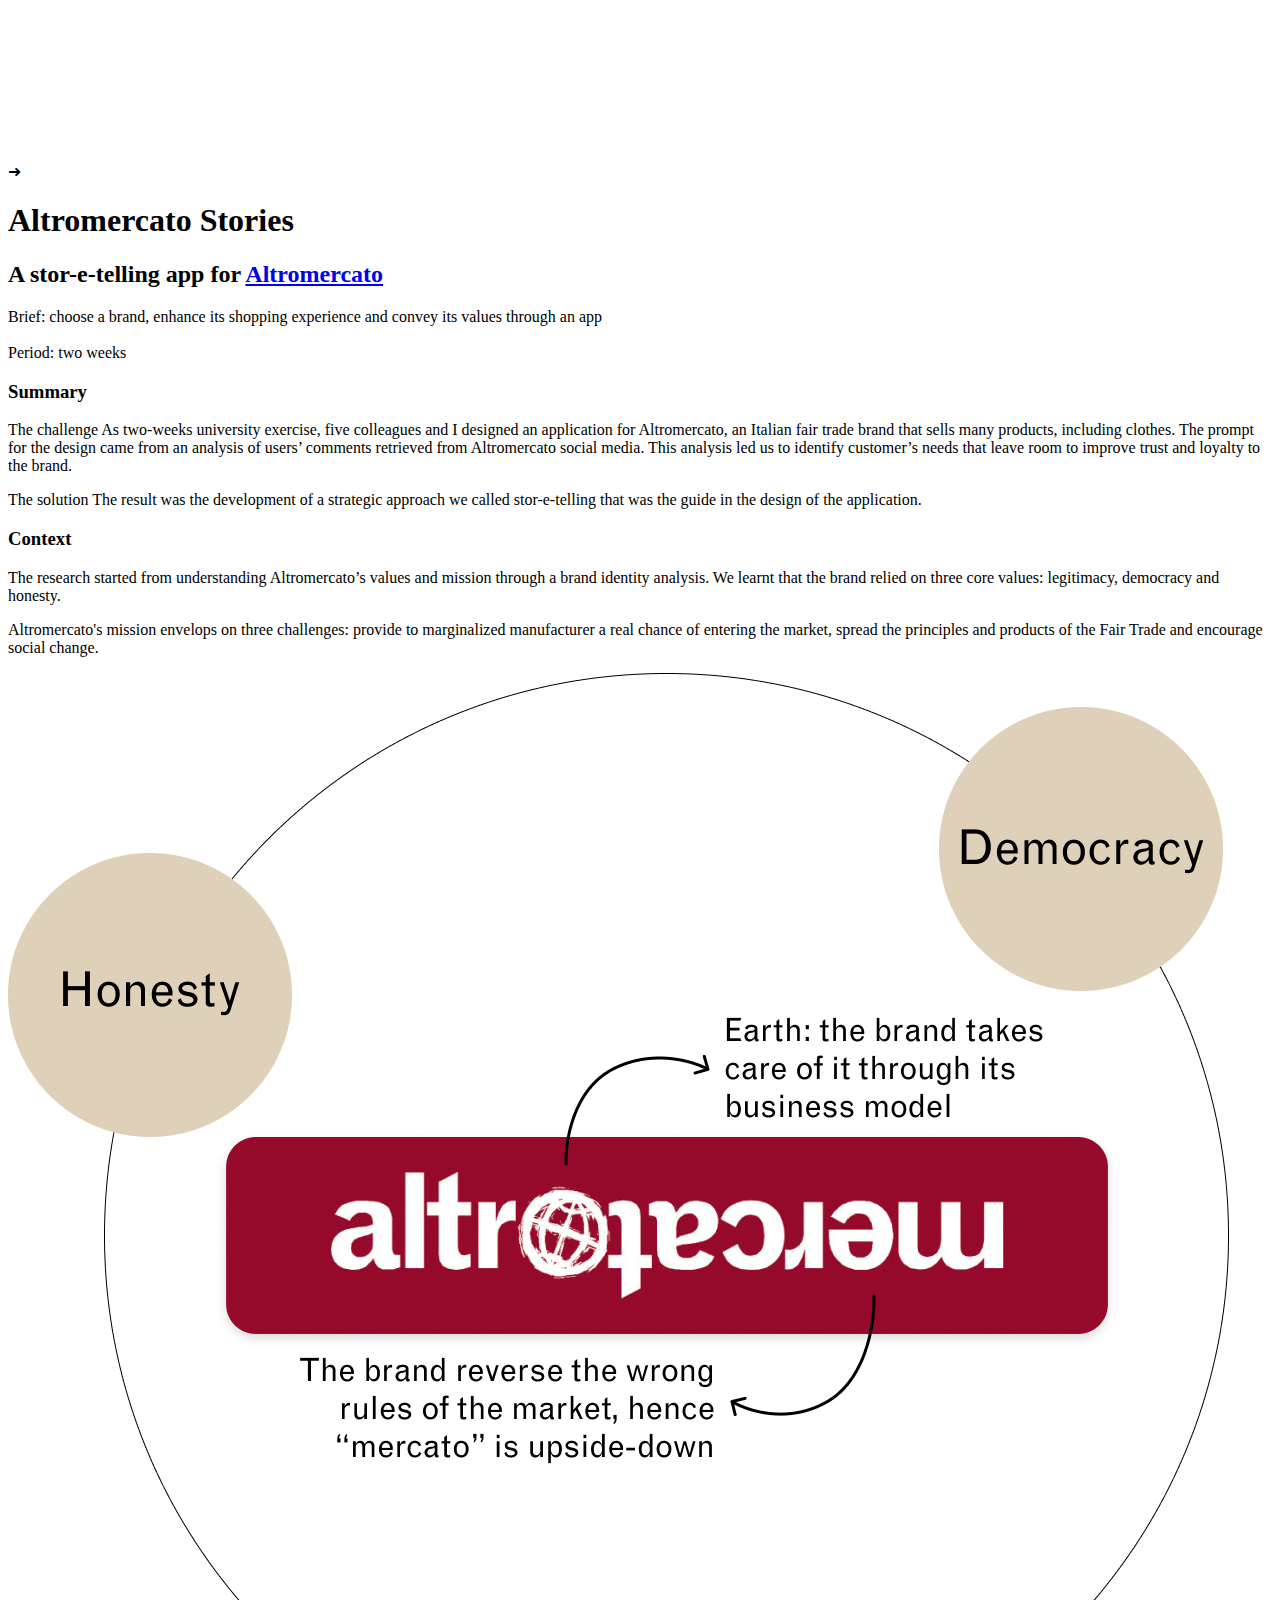
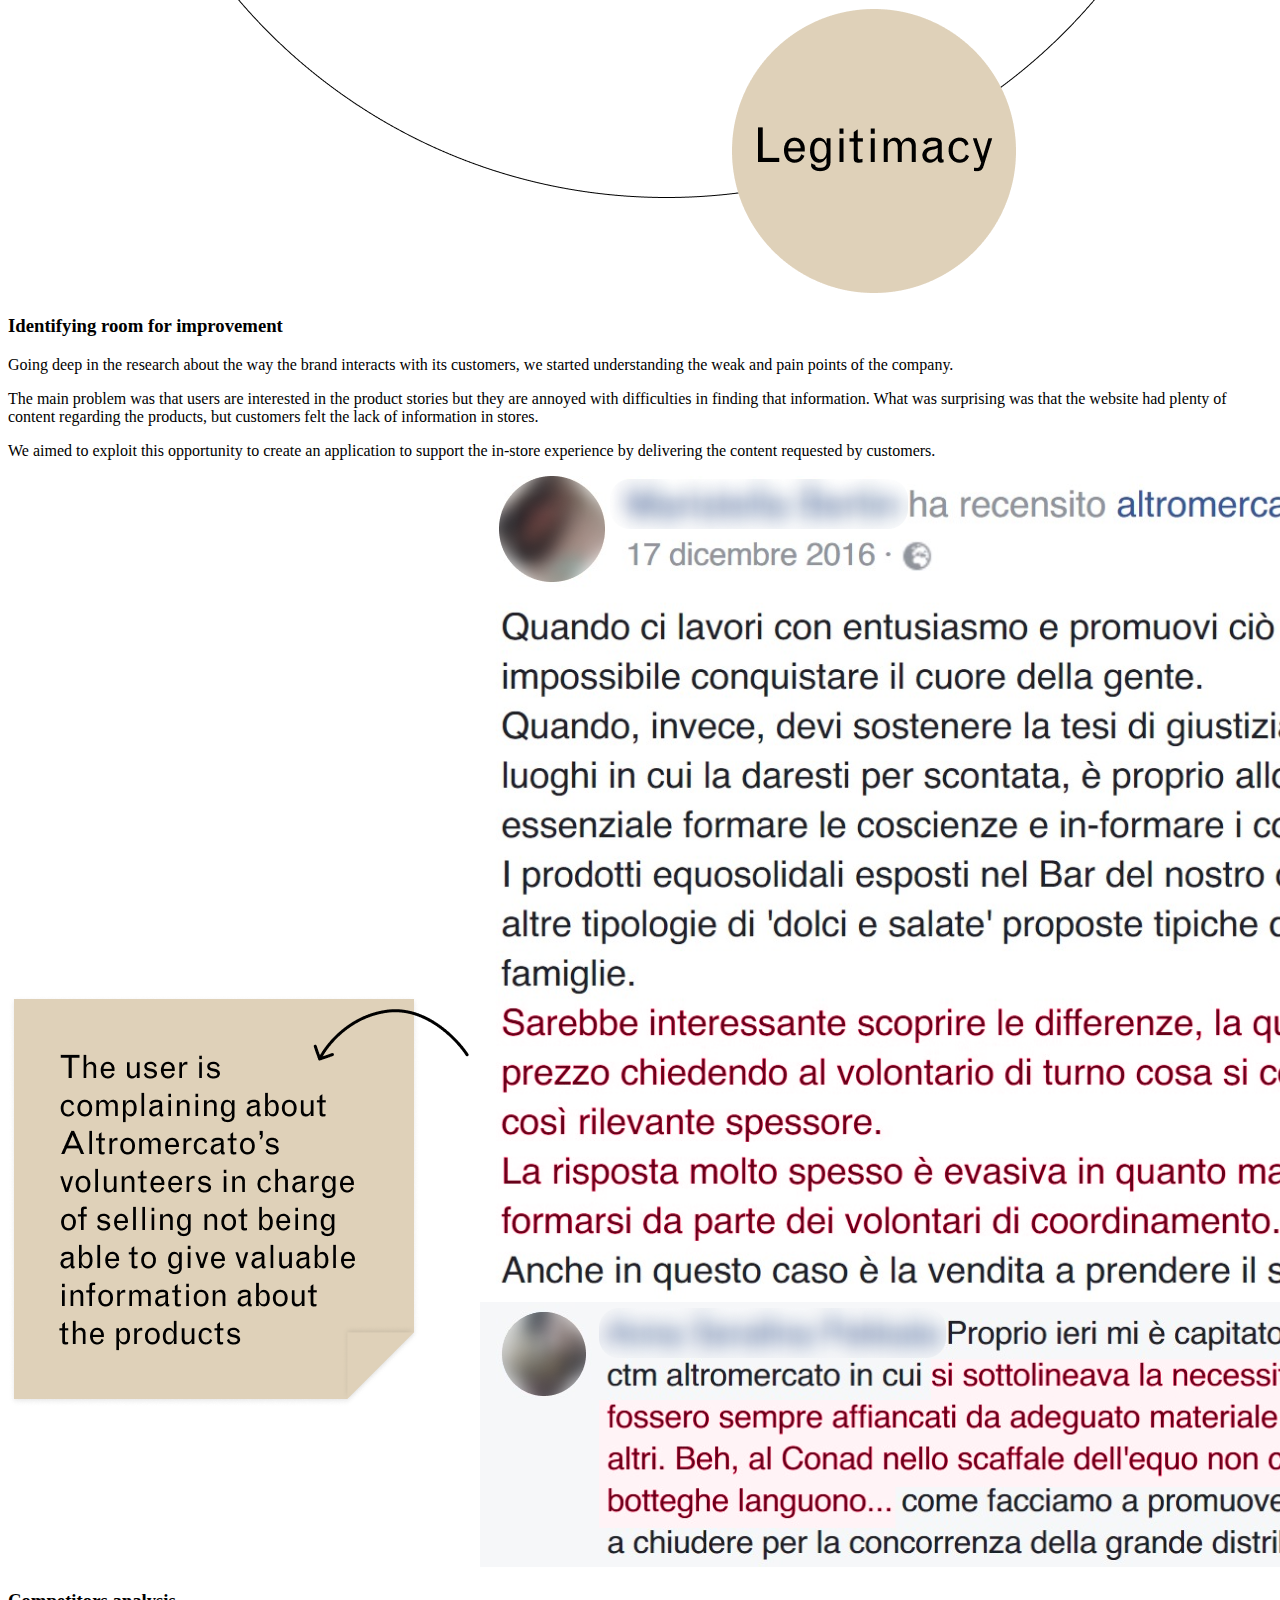
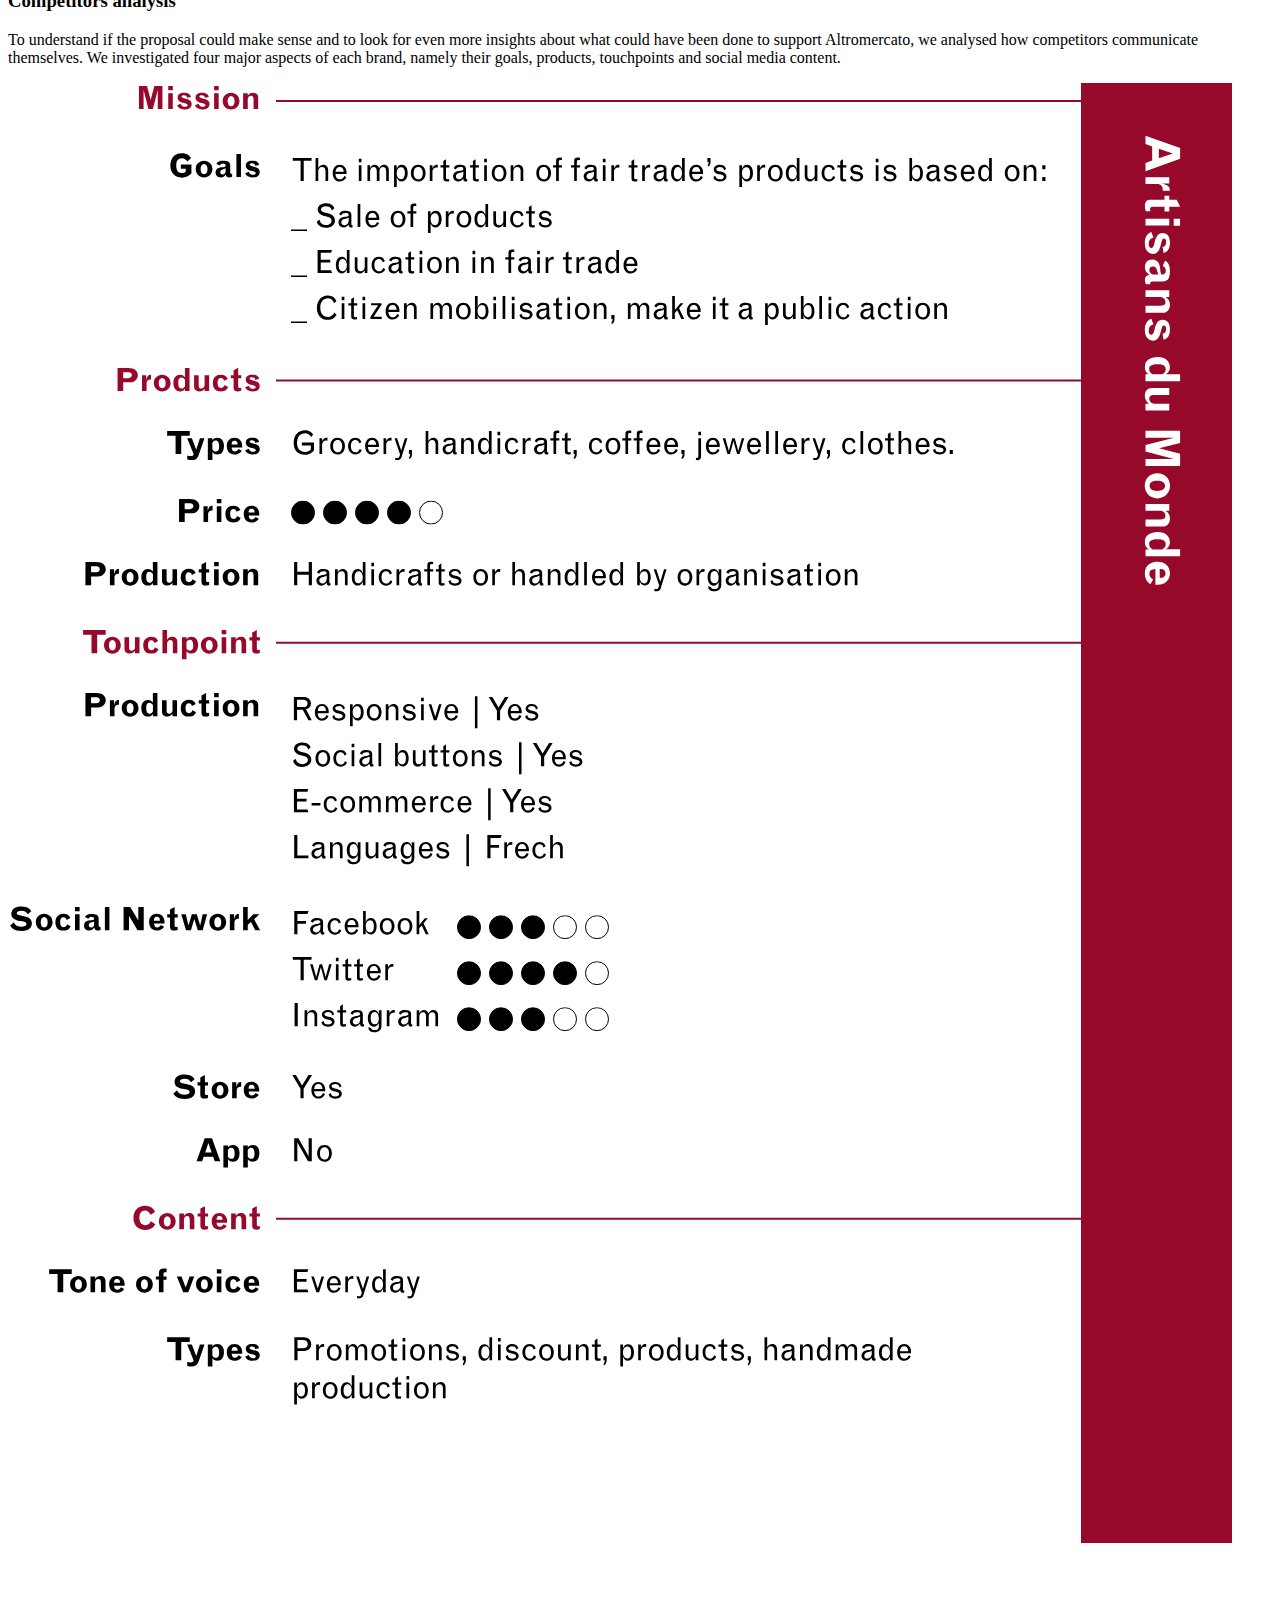
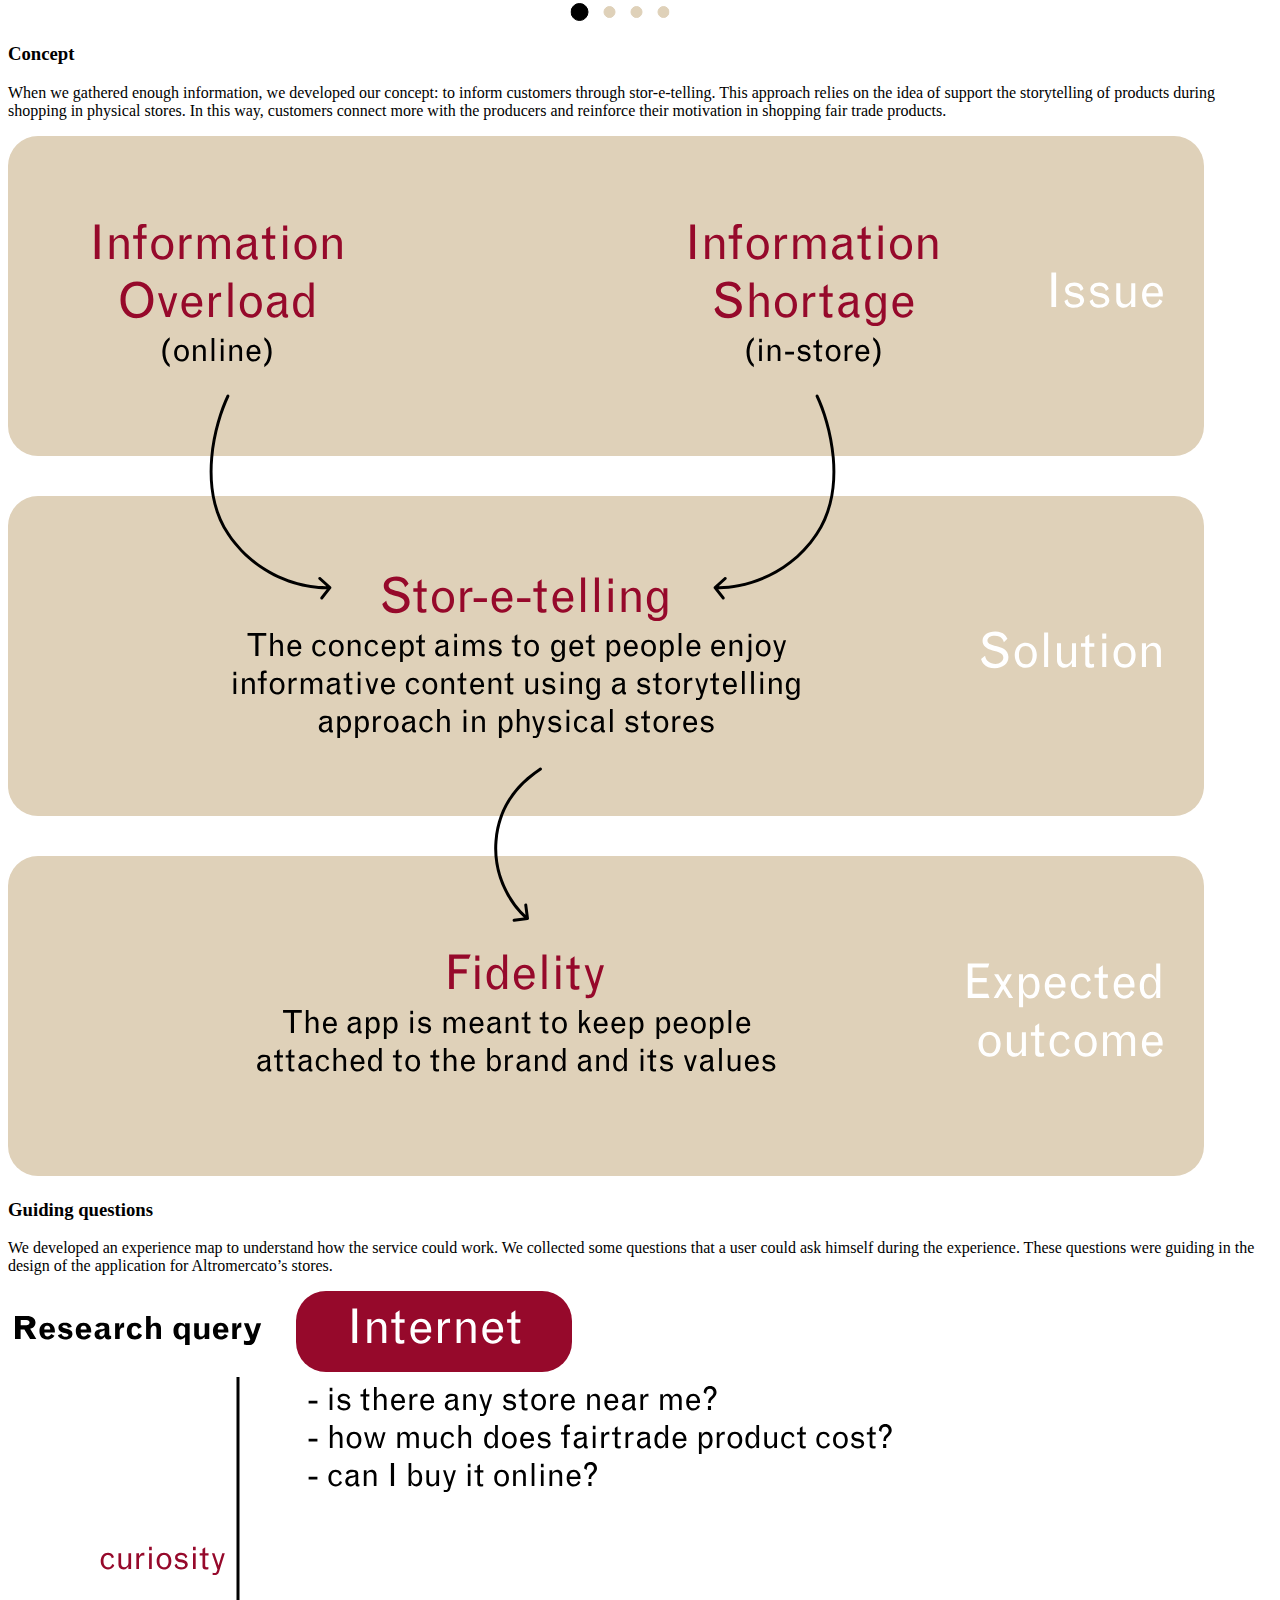
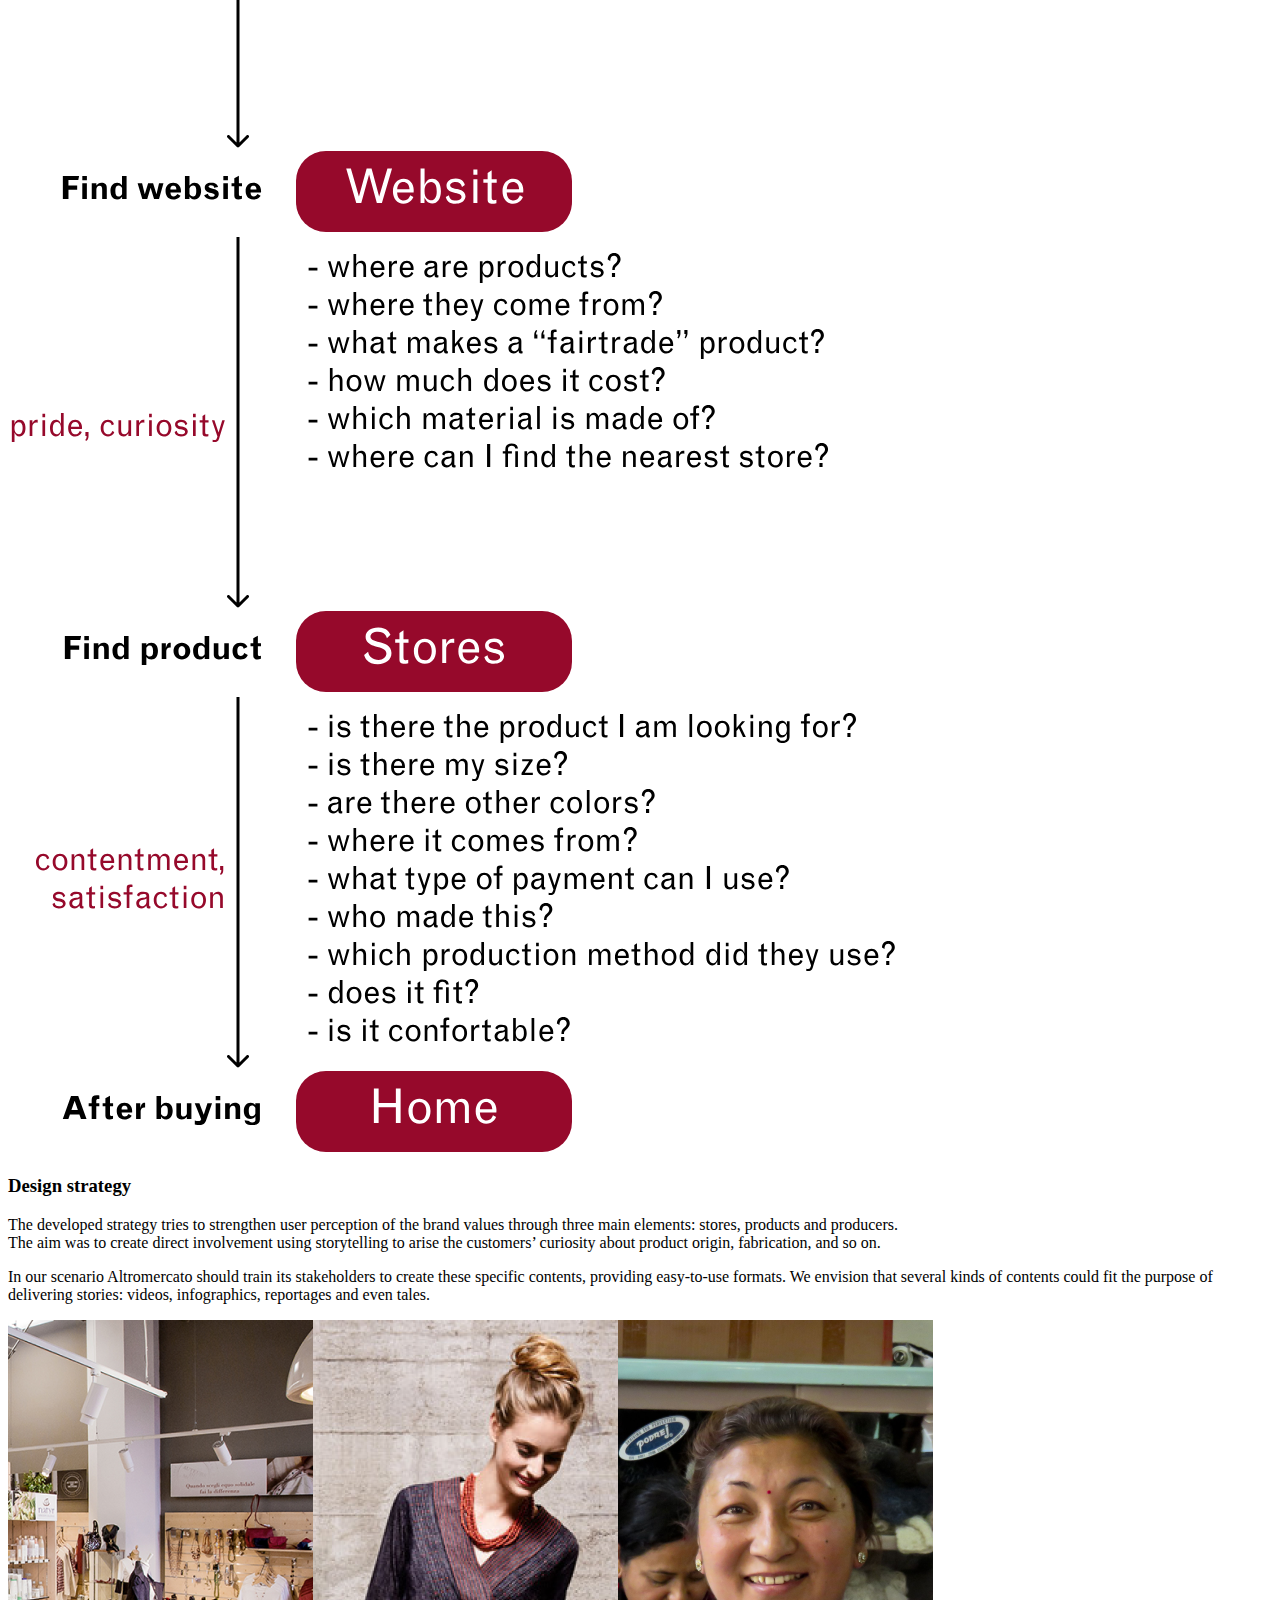
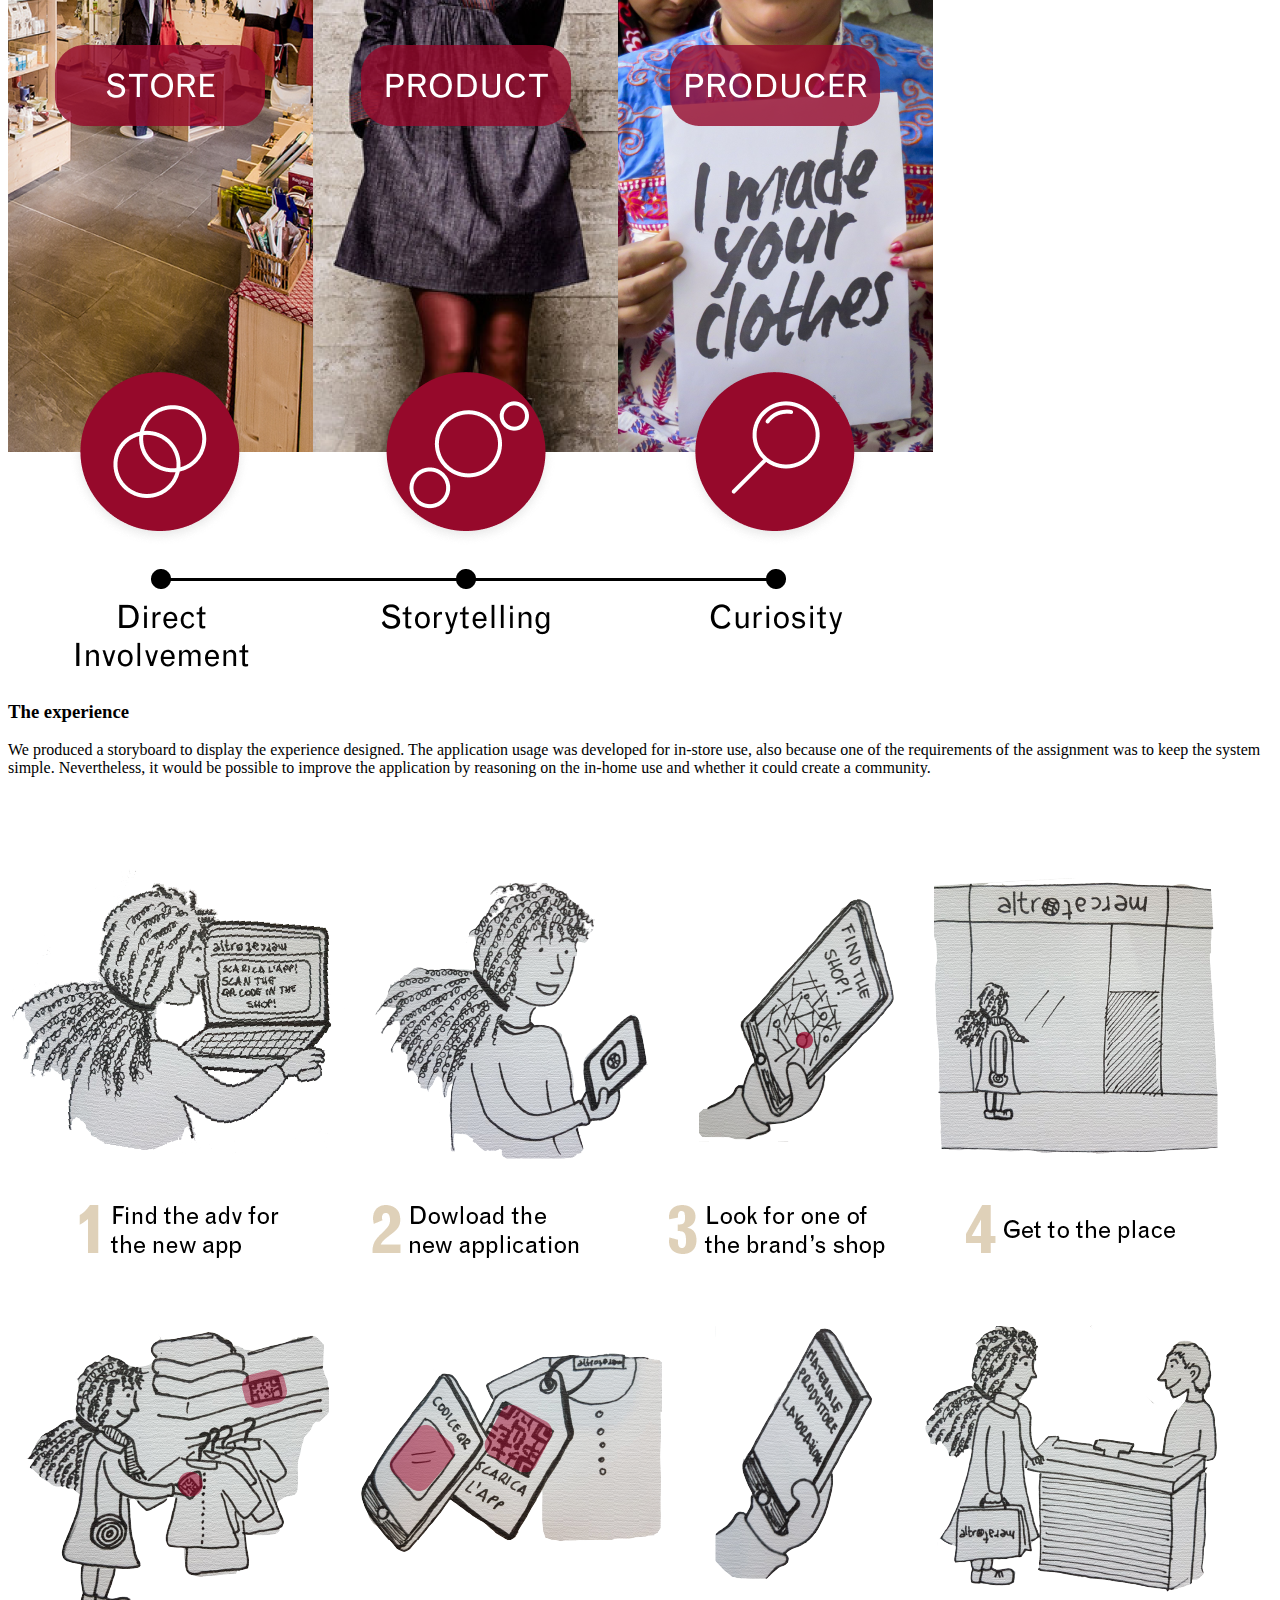
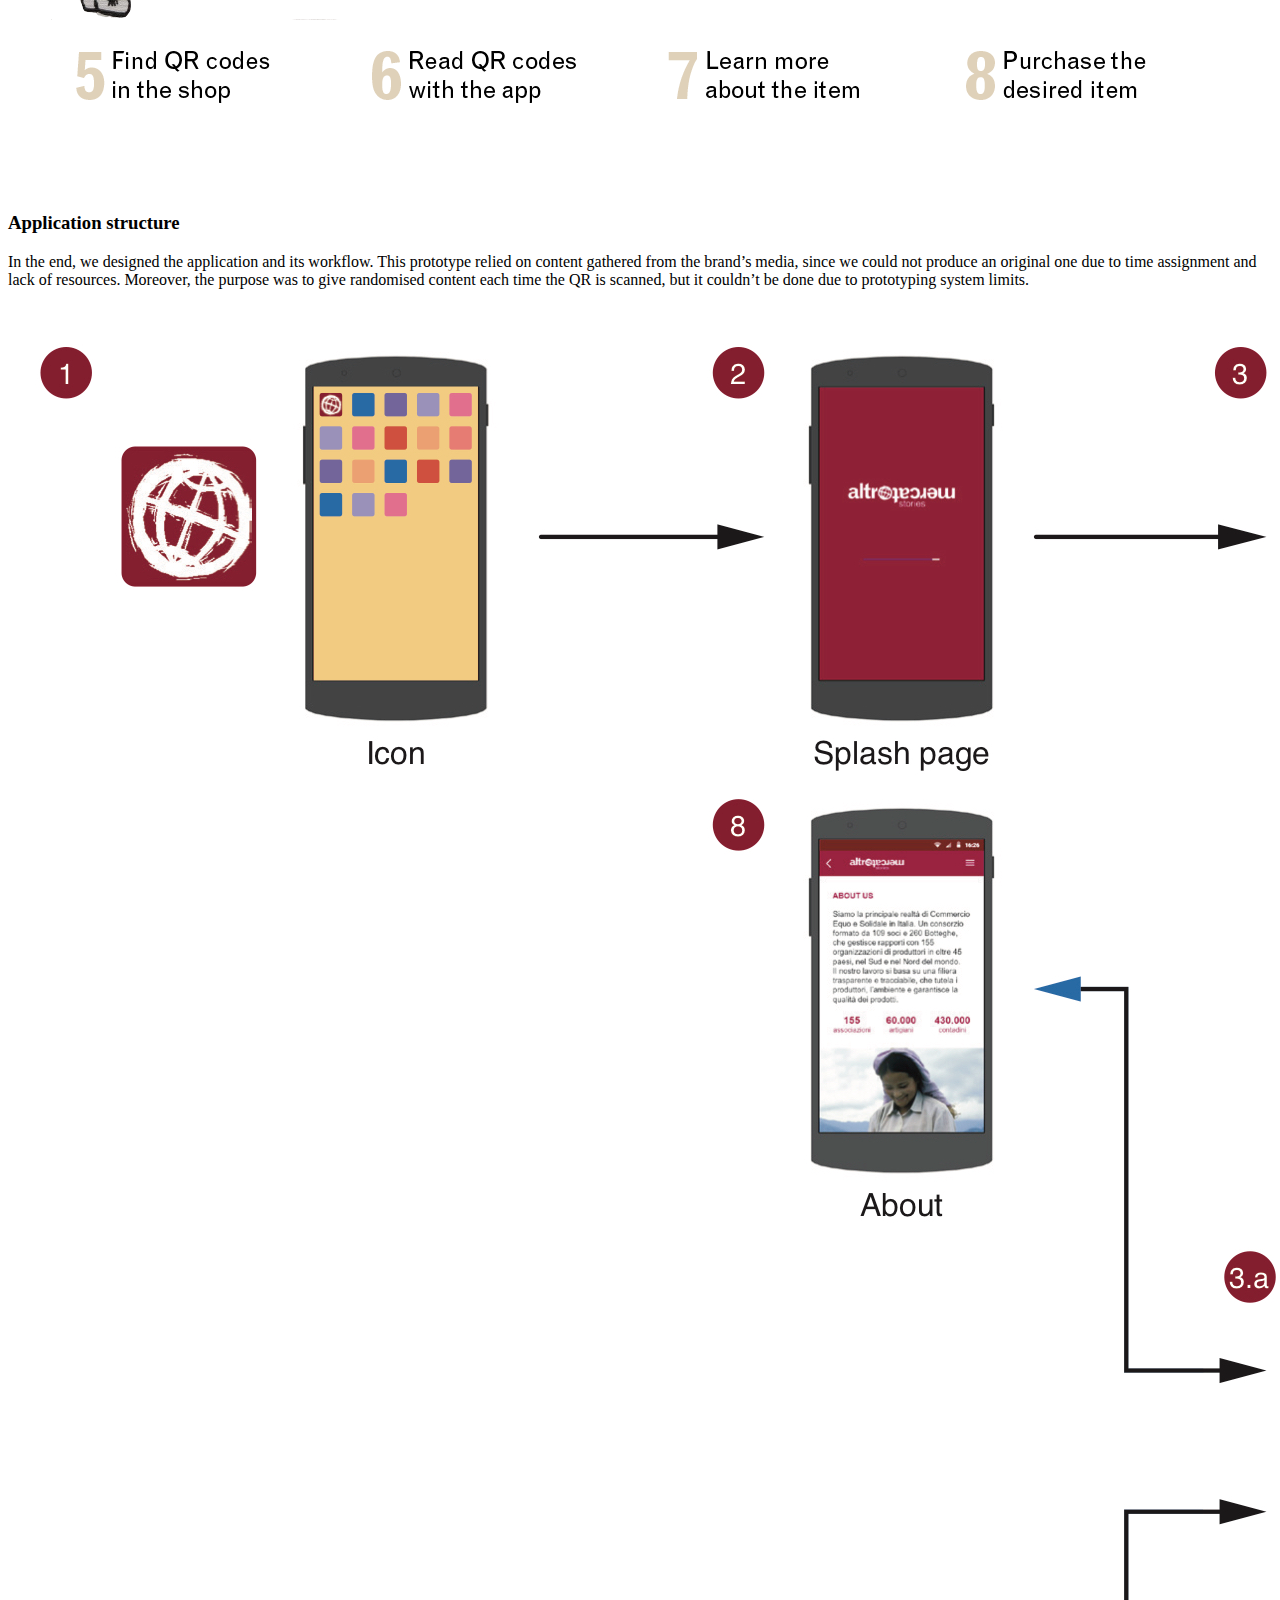
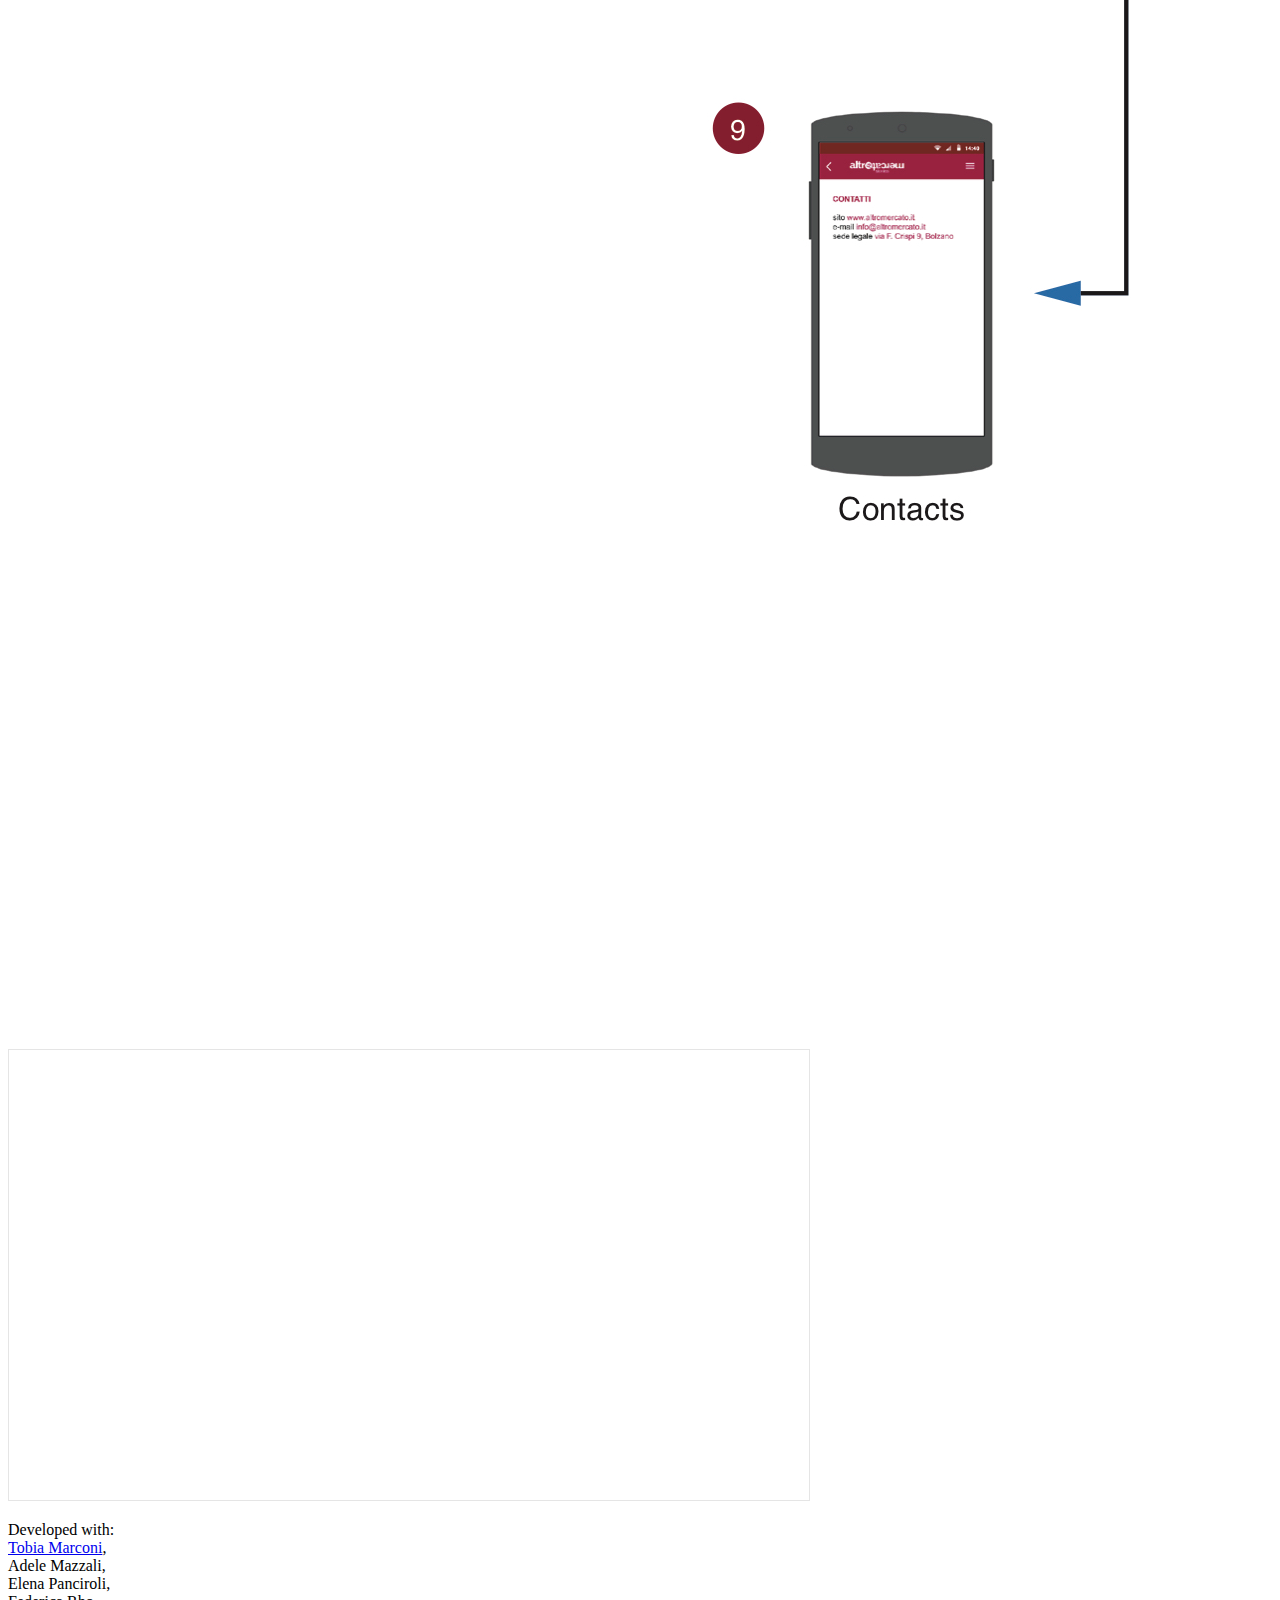
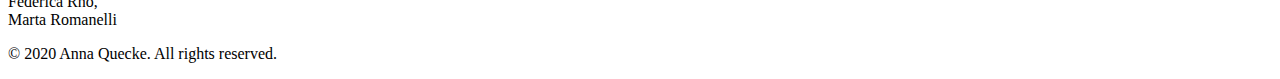
==== commit d244b0da: "Update altromercato.html" ====
--- a/projects/altromercato.html
+++ b/projects/altromercato.html
@@ -7,8 +7,8 @@
     <meta name="projectID" content="altromercato" />
     <meta name="description" content="A description of the page" />
       
-    <link rel="stylesheet" type="text/css" media="screen and (max-device-width: 768px)" href="../mobile.css">
-    <link rel="stylesheet" type="text/css" media="screen and (min-device-width: 769px)" href="../style.css">
+    <link rel="stylesheet" type="text/css" media="screen and (max-device-width: 768px)" href="css/mobile.css">
+    <link rel="stylesheet" type="text/css" media="screen and (min-device-width: 769px)" href="css/style.css">
       
     <link href="https://fonts.googleapis.com/css?family=Lato&display=swap" rel="stylesheet"> 
   </head>
@@ -127,9 +127,9 @@
       
       <!--      SCRIPTS      -->
     <script src="https://ajax.googleapis.com/ajax/libs/jquery/3.6.0/jquery.min.js"></script>
-    <script type="text/javascript" src="../interactions.js"></script>
-    <script type="text/javascript" src="../colorManagement.js"></script>
-    <script type="text/javascript" src="../jInvertScroll/jquery.jInvertScroll.js"></script>
+    <script type="text/javascript" src="scripts/interactions.js"></script>
+    <script type="text/javascript" src="scripts/colorManagement.js"></script>
+    <script type="text/javascript" src="scripts/jInvertScroll/jquery.jInvertScroll.js"></script>
       
   </body>
 </html>
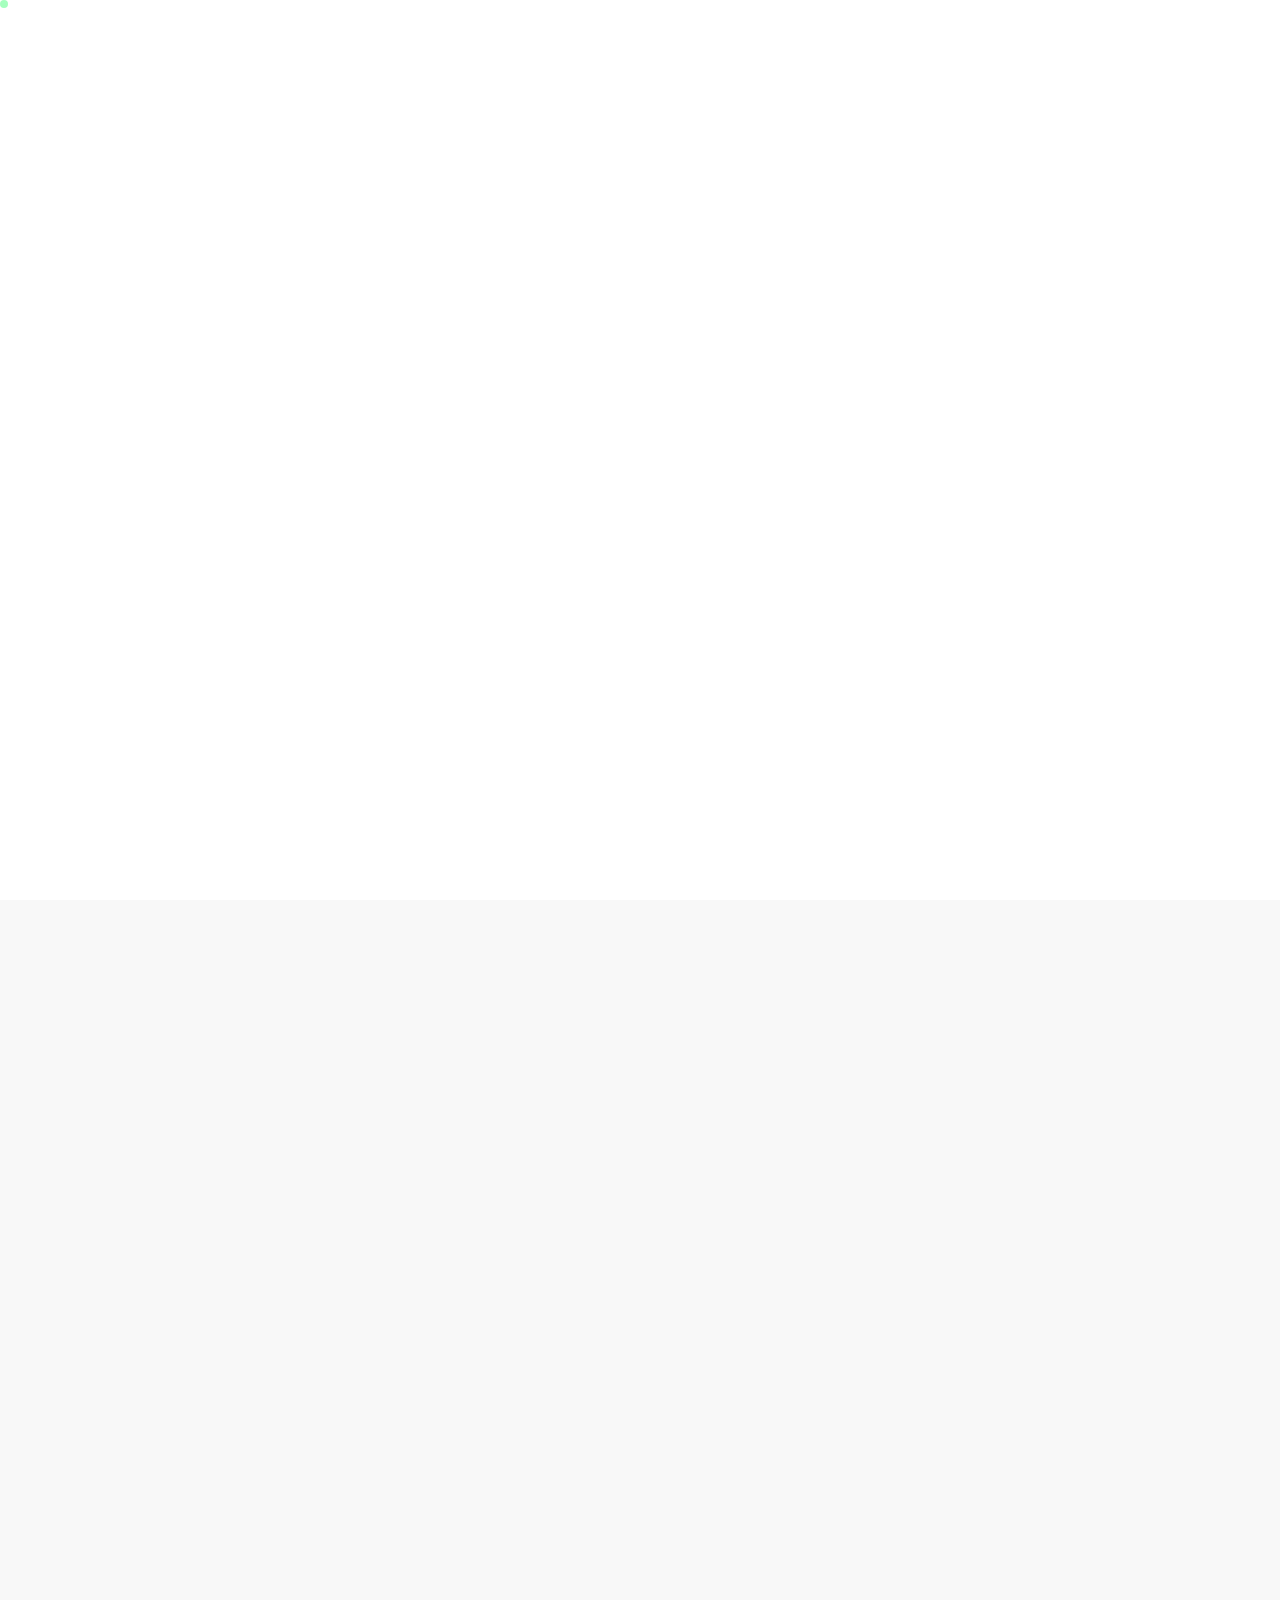
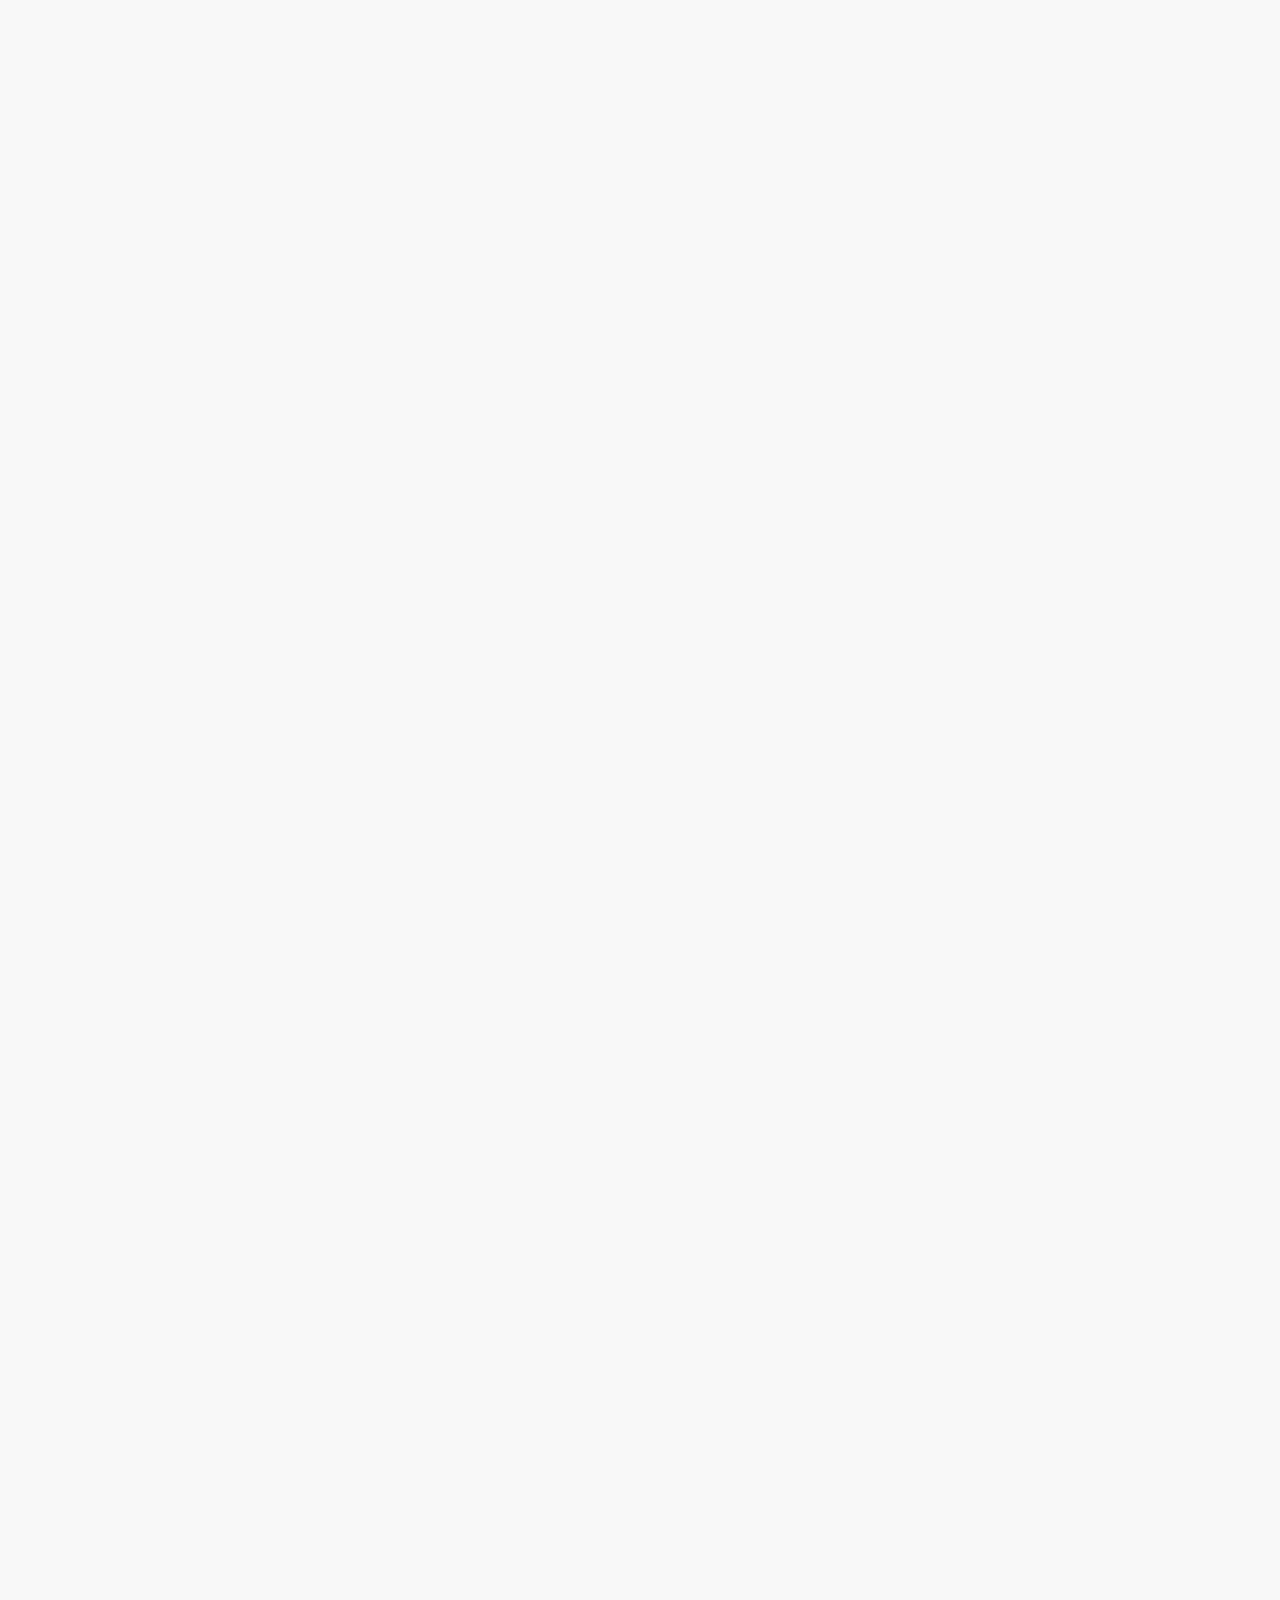
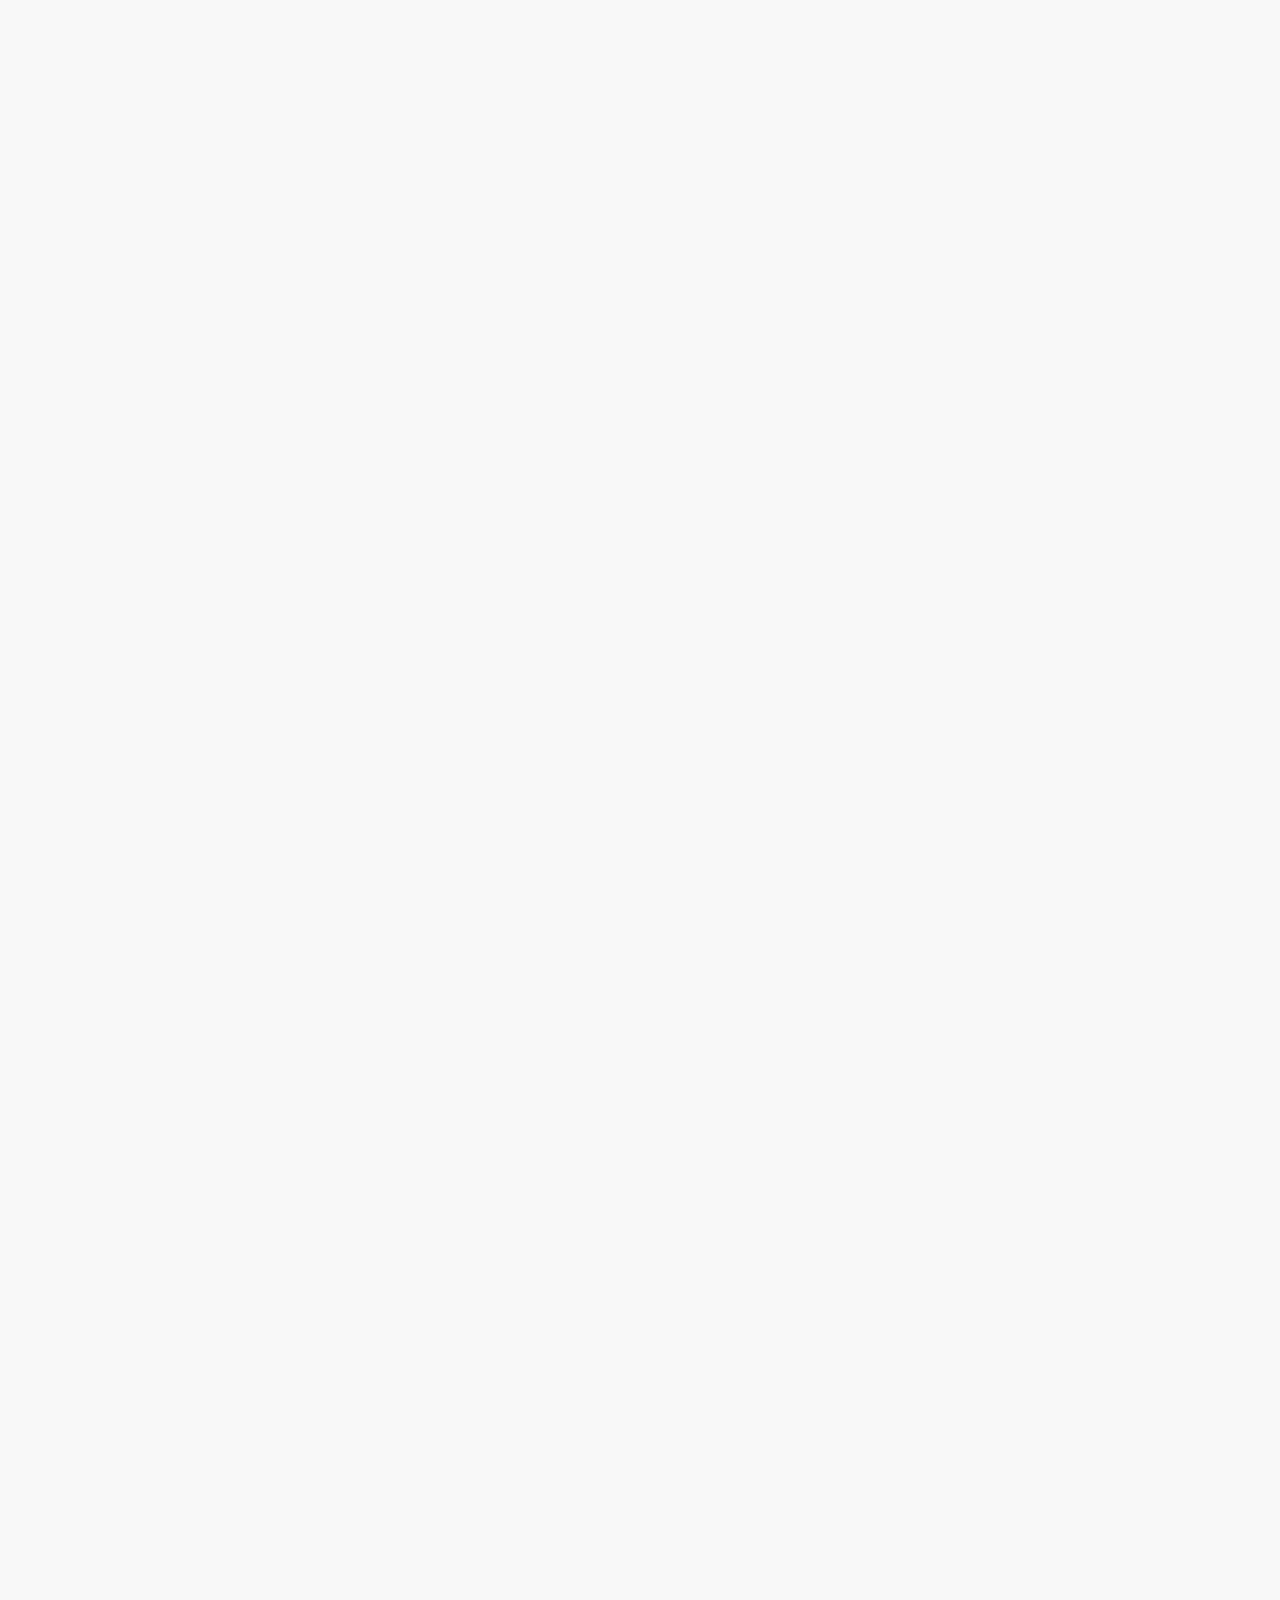
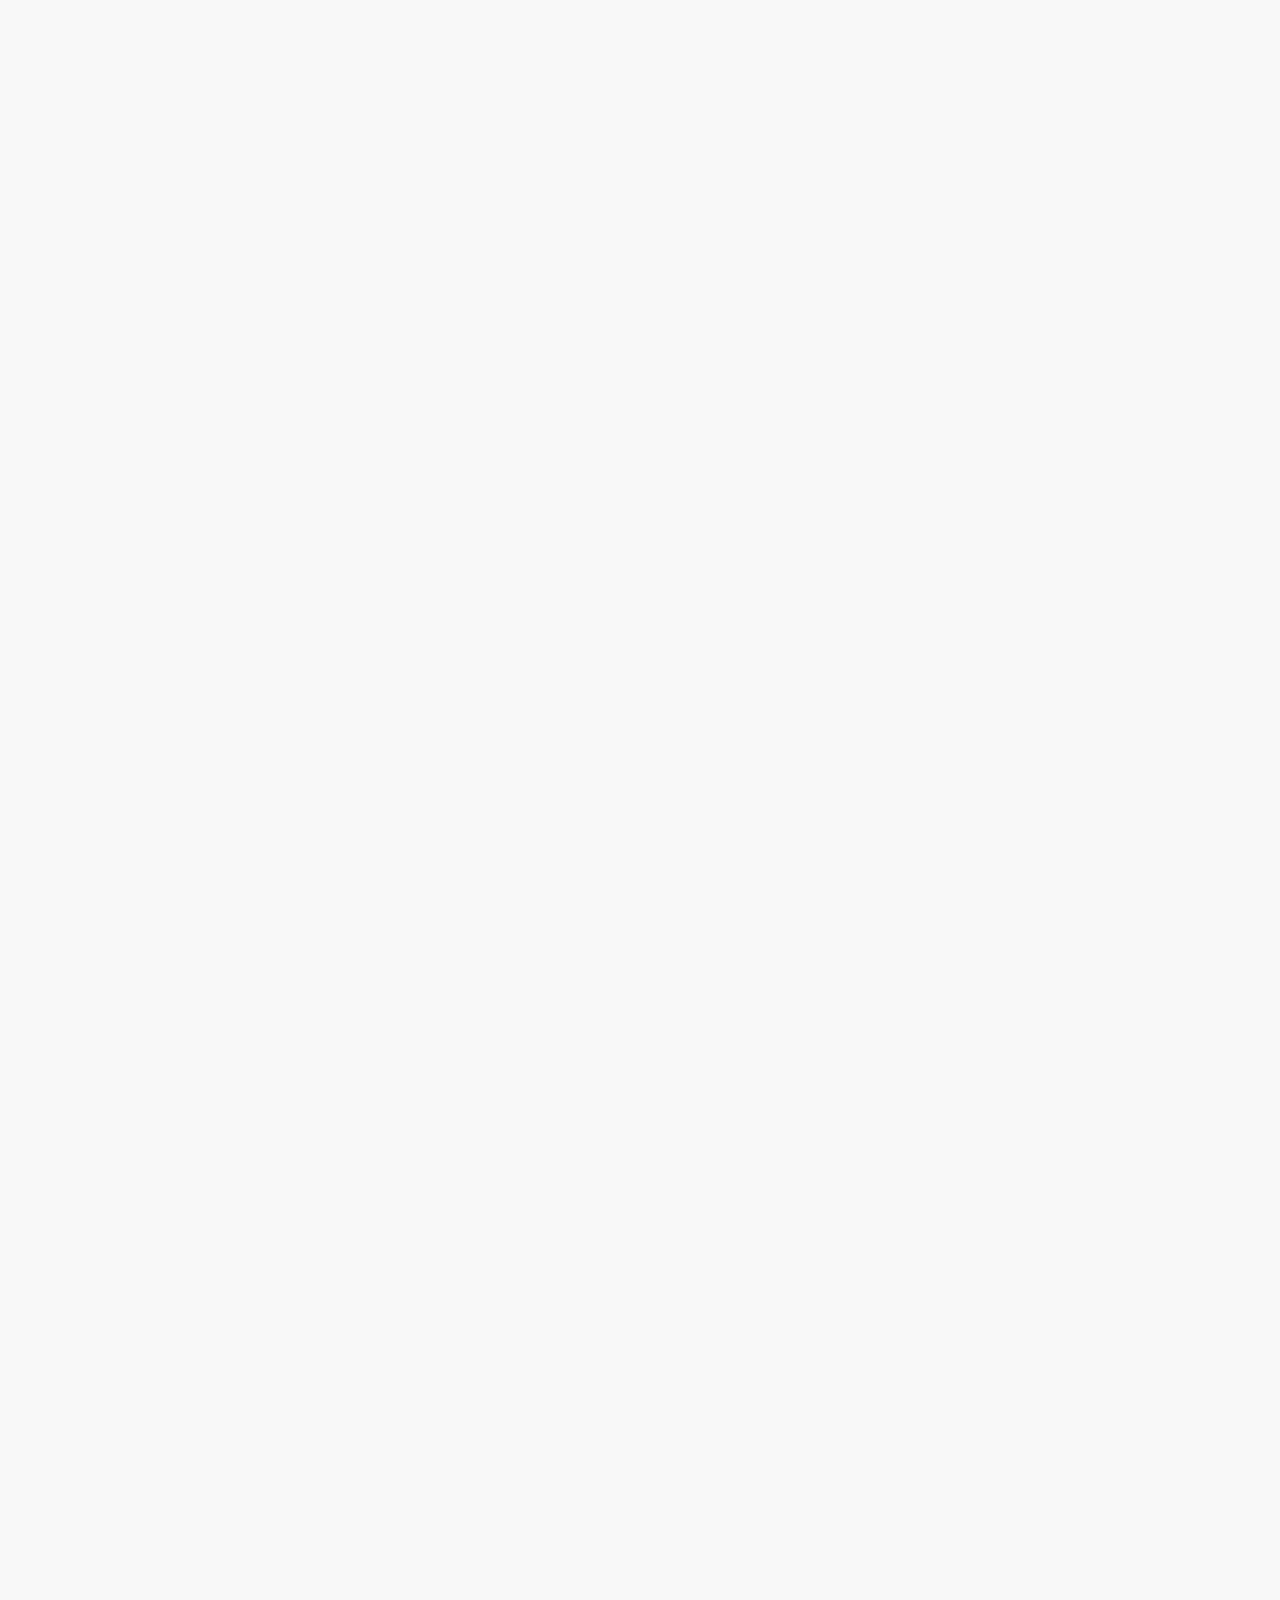
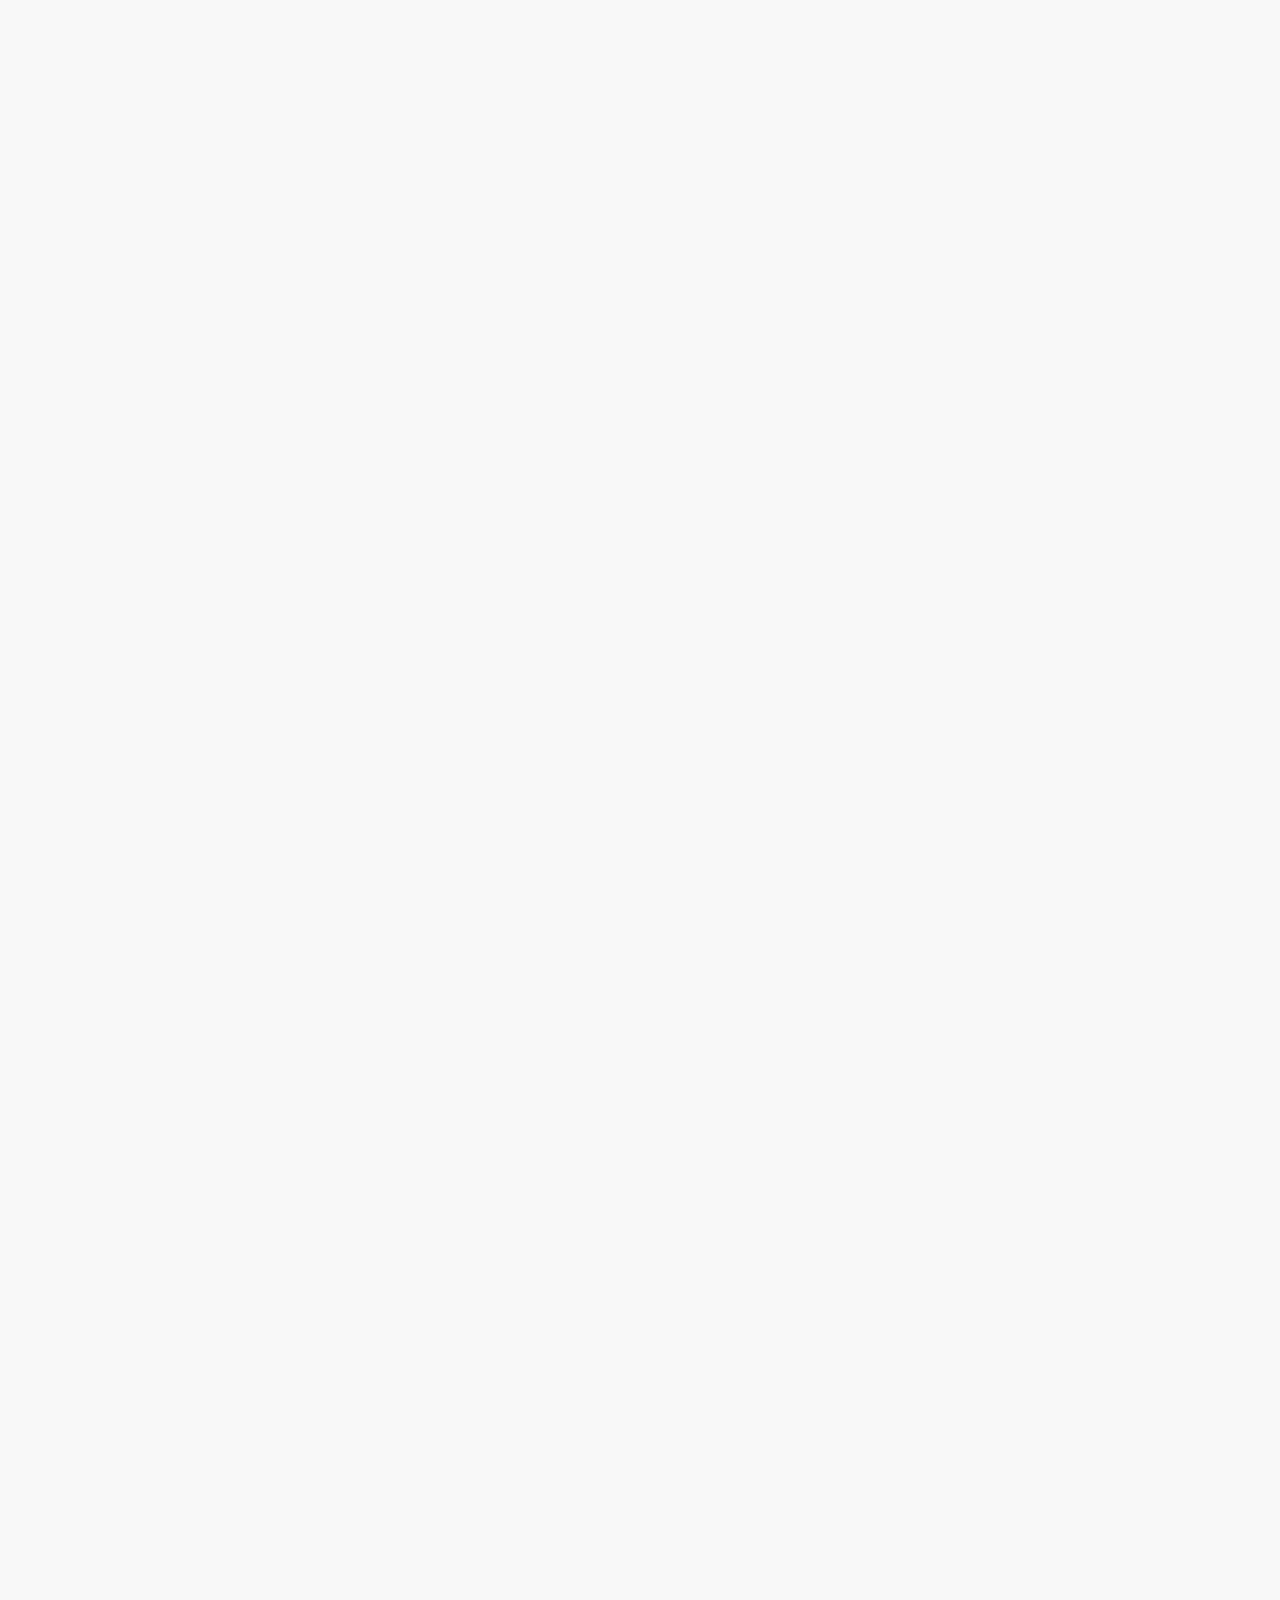
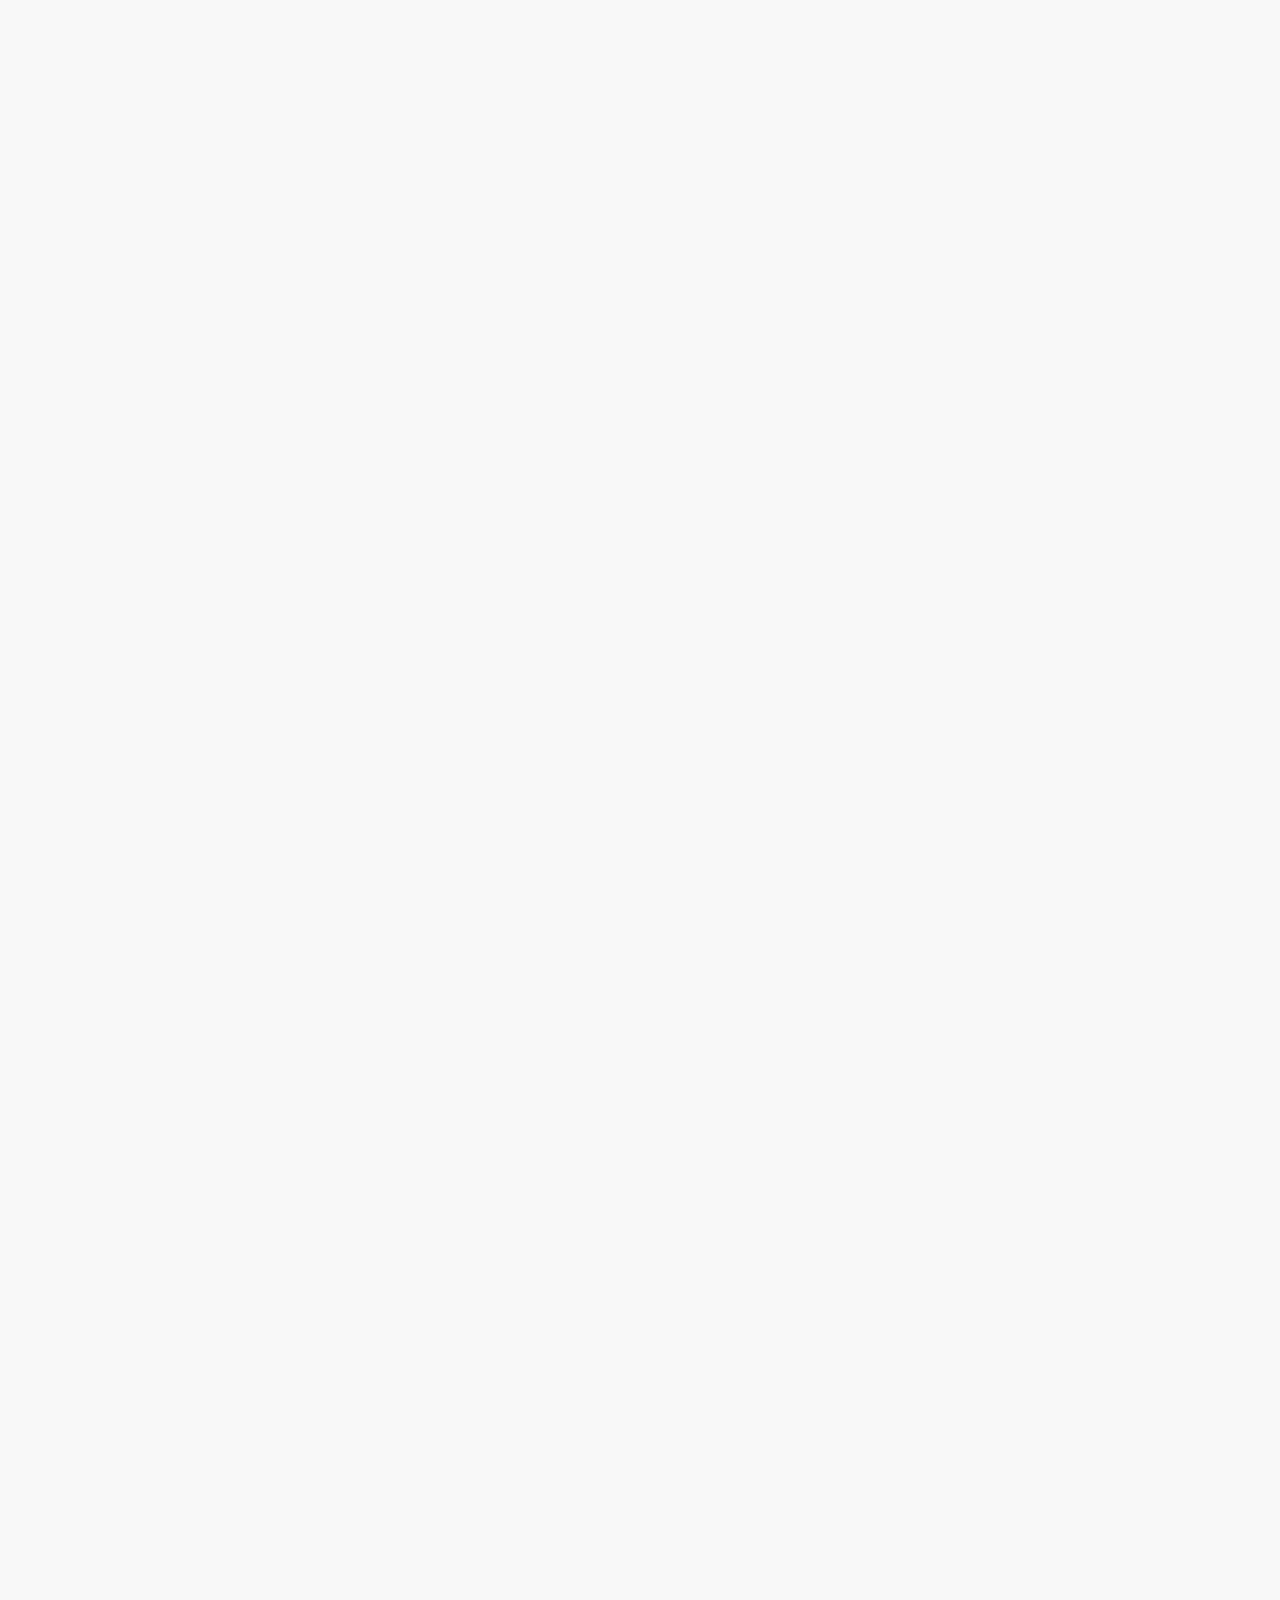
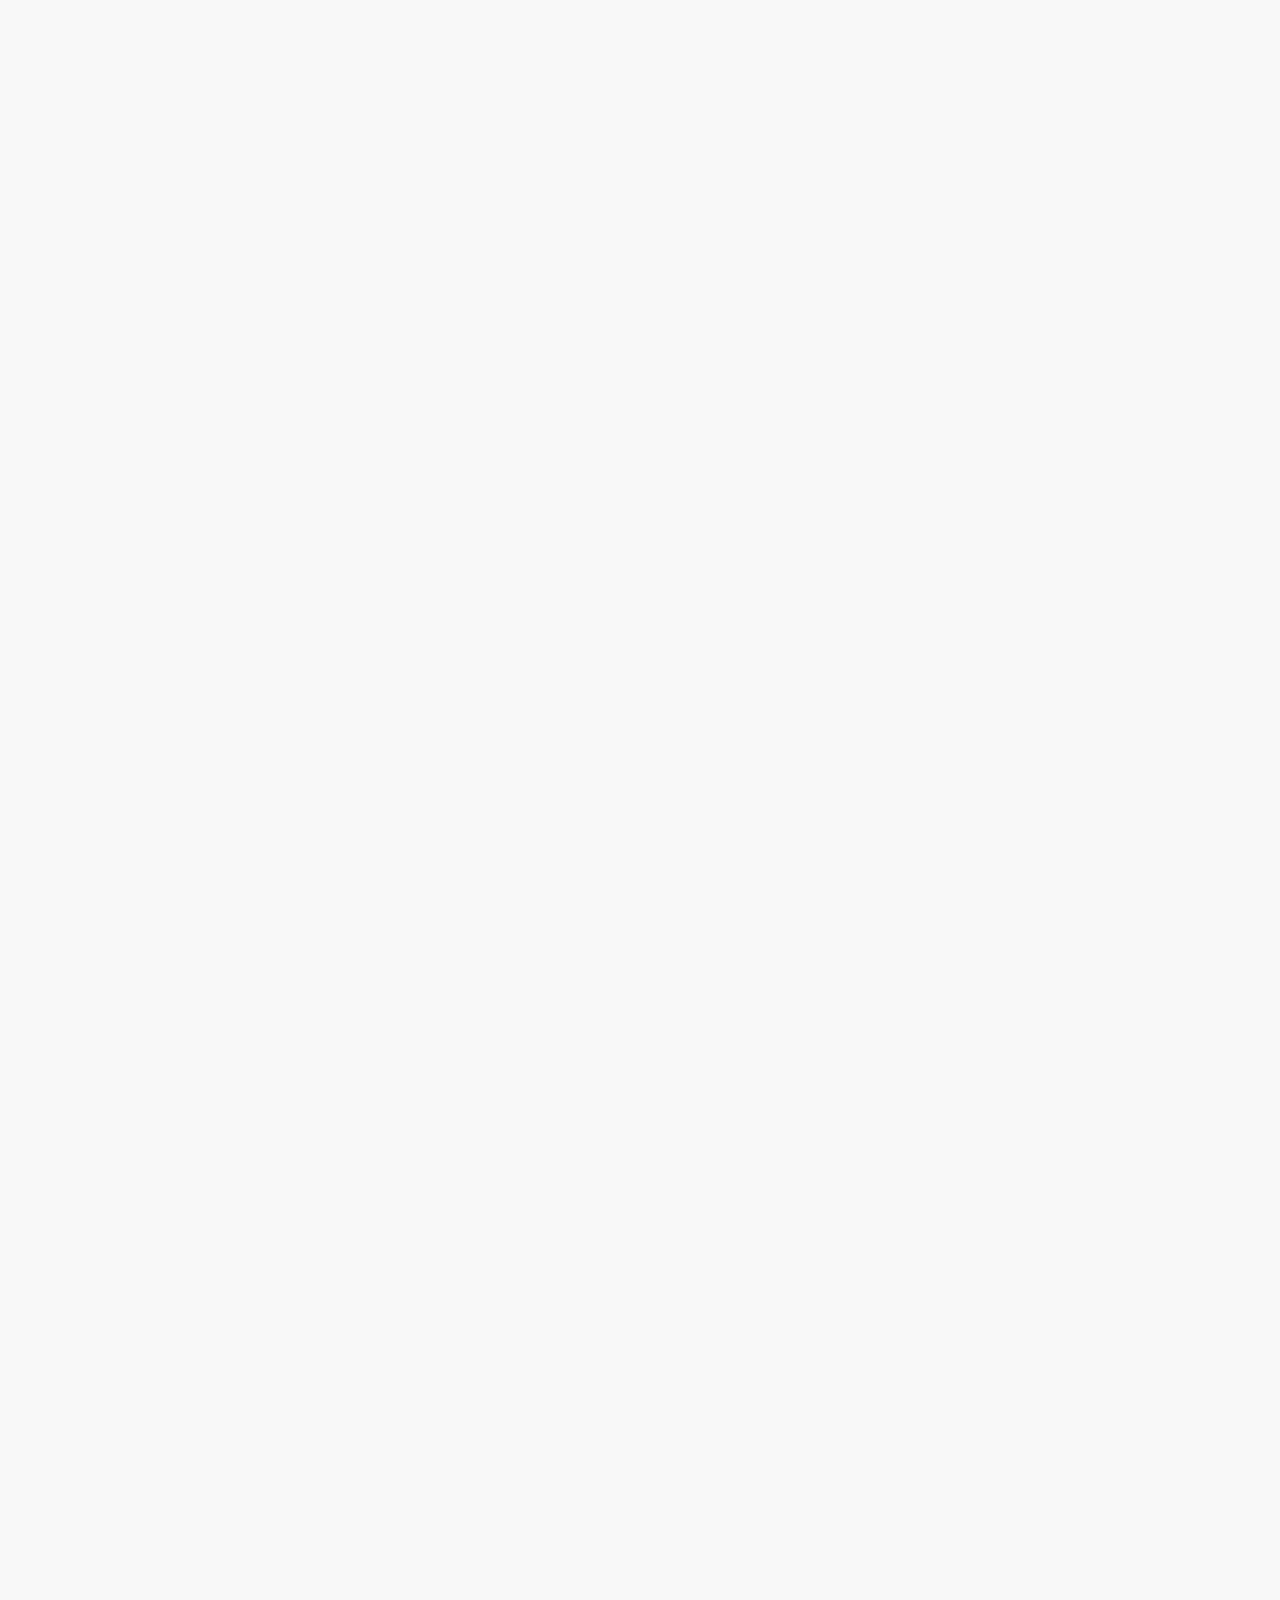
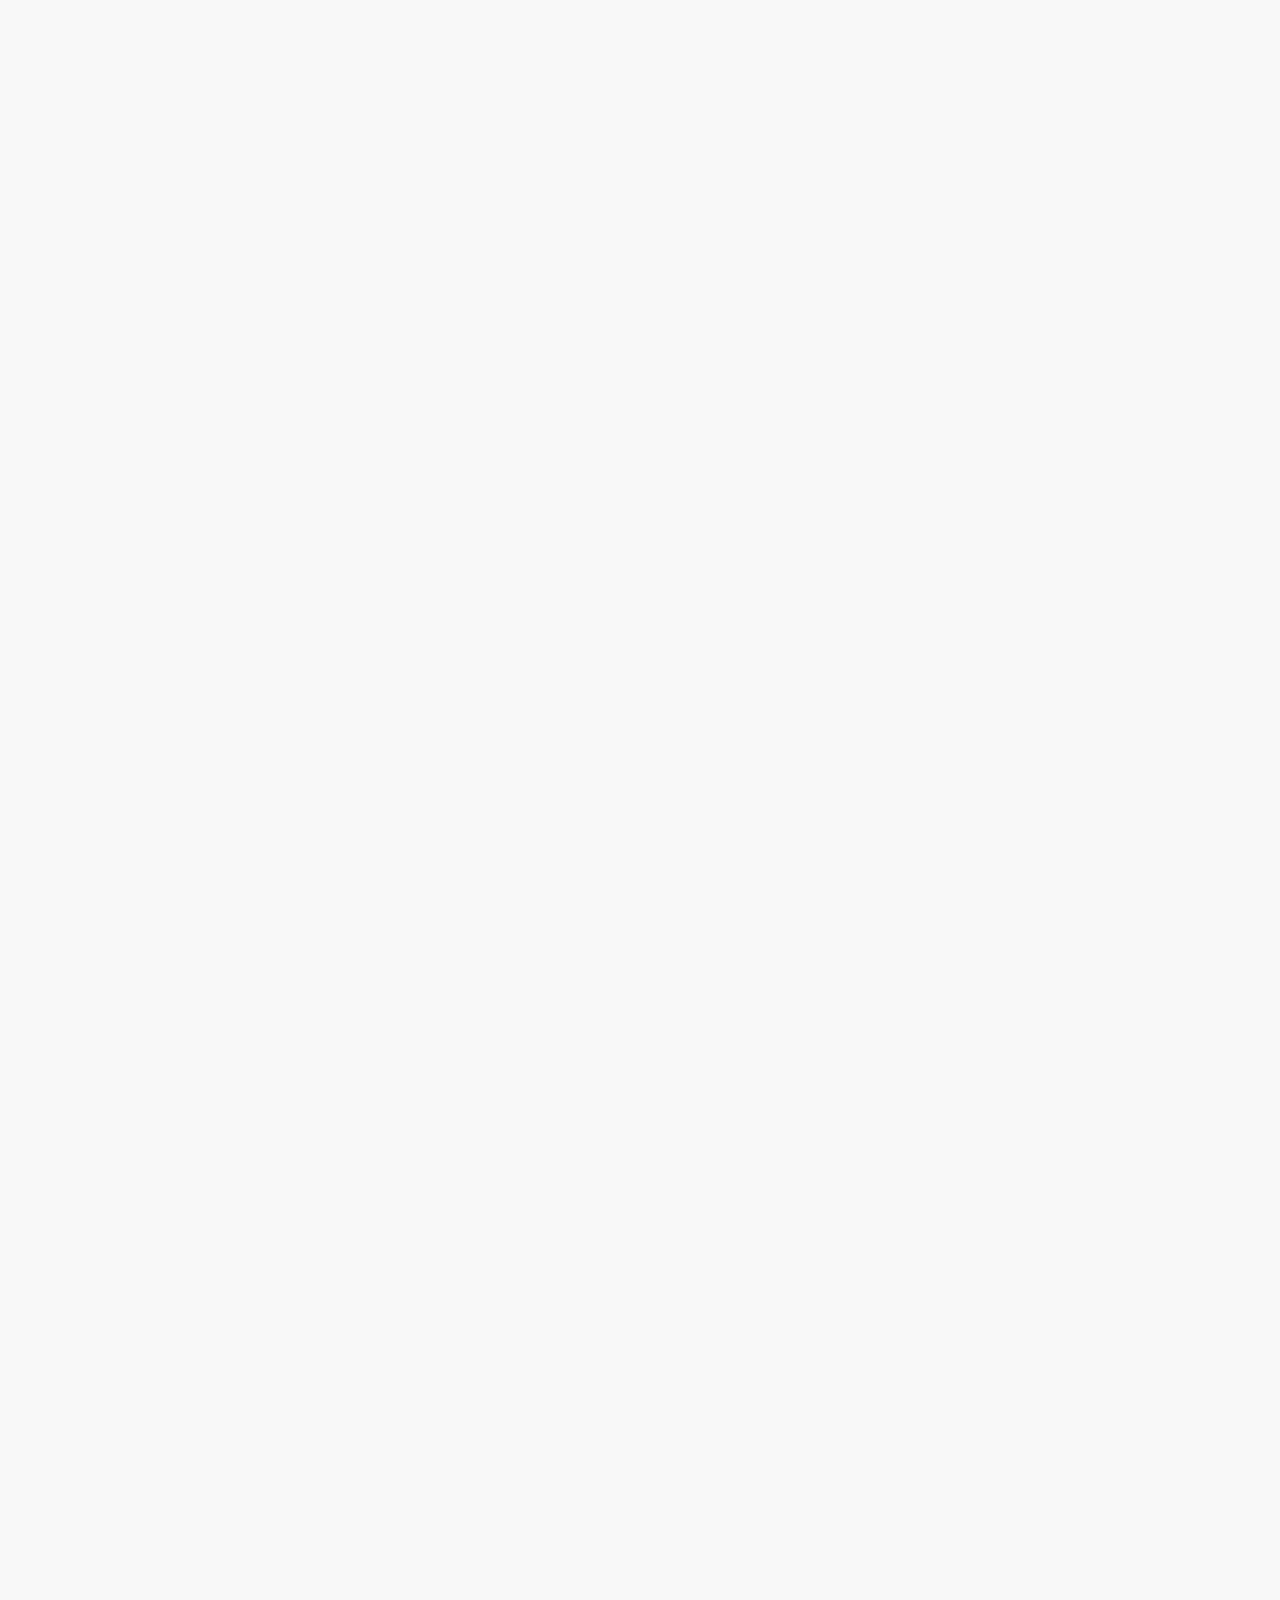
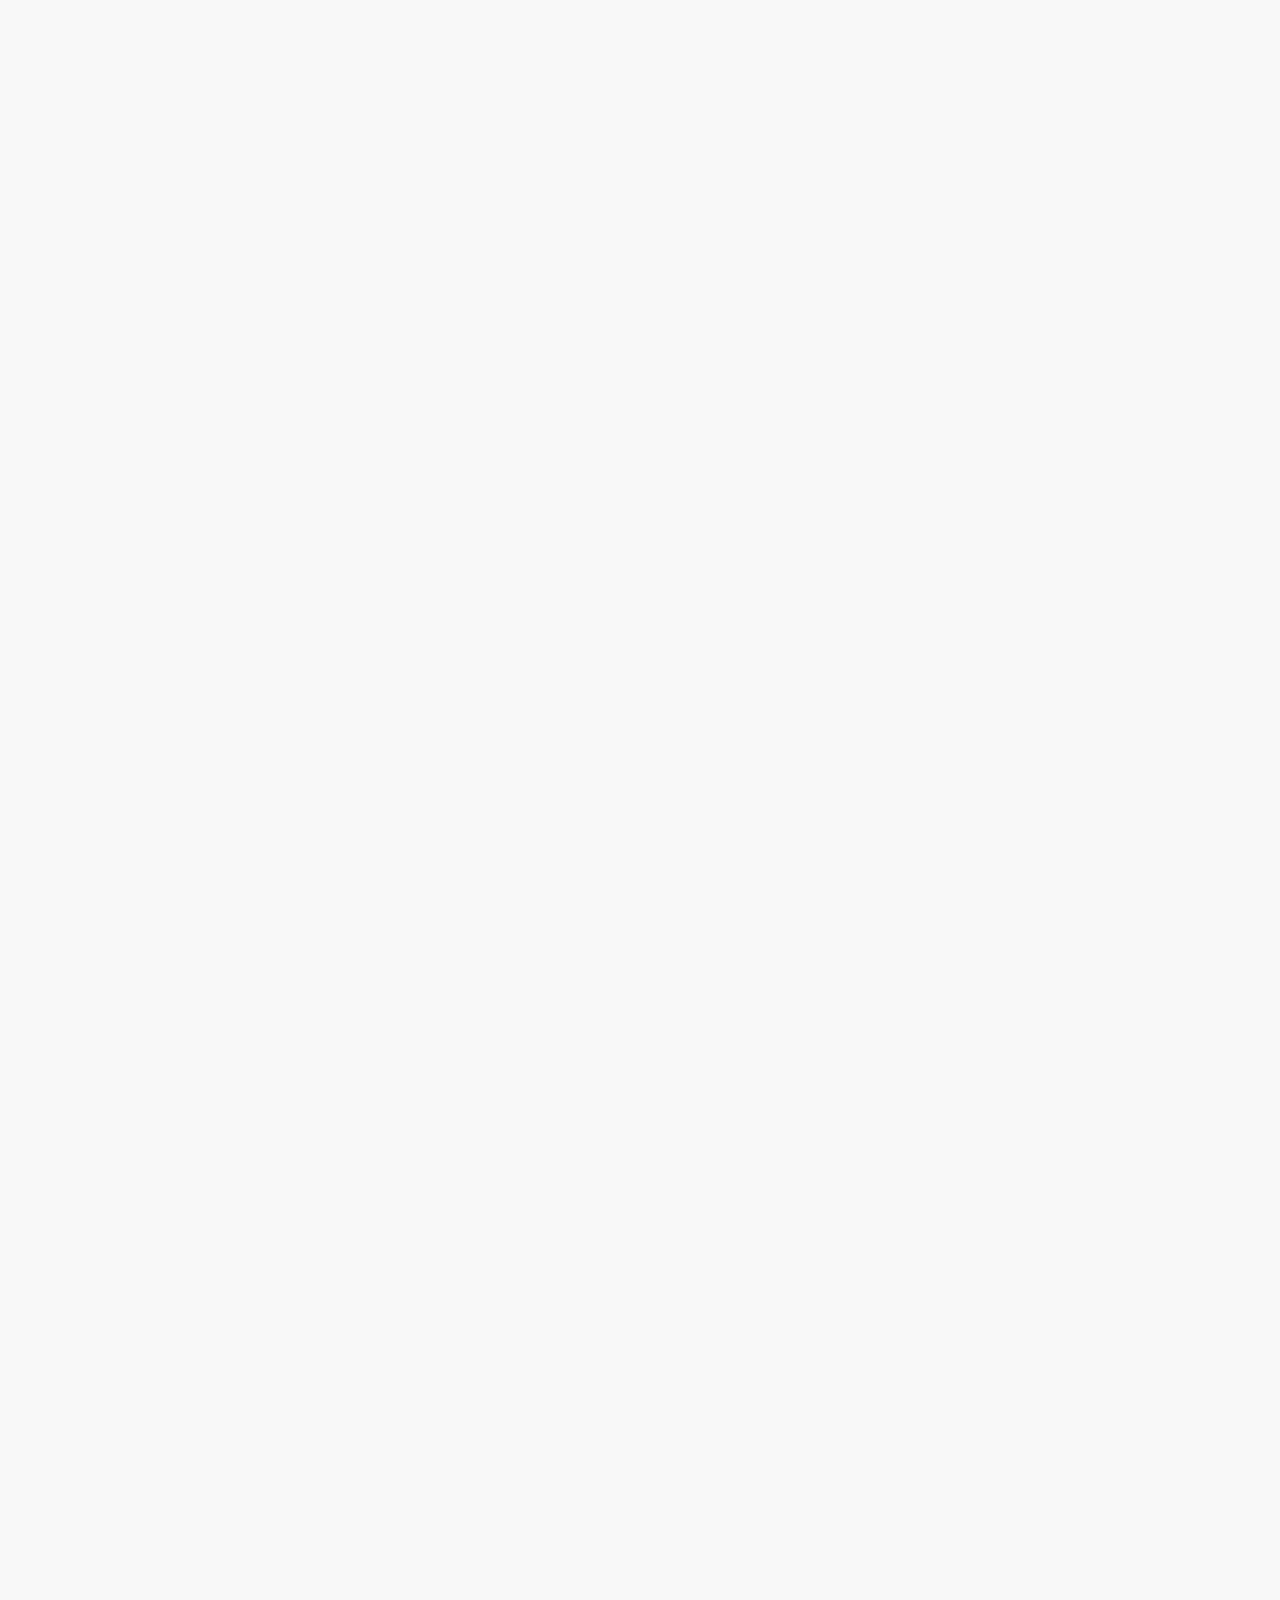
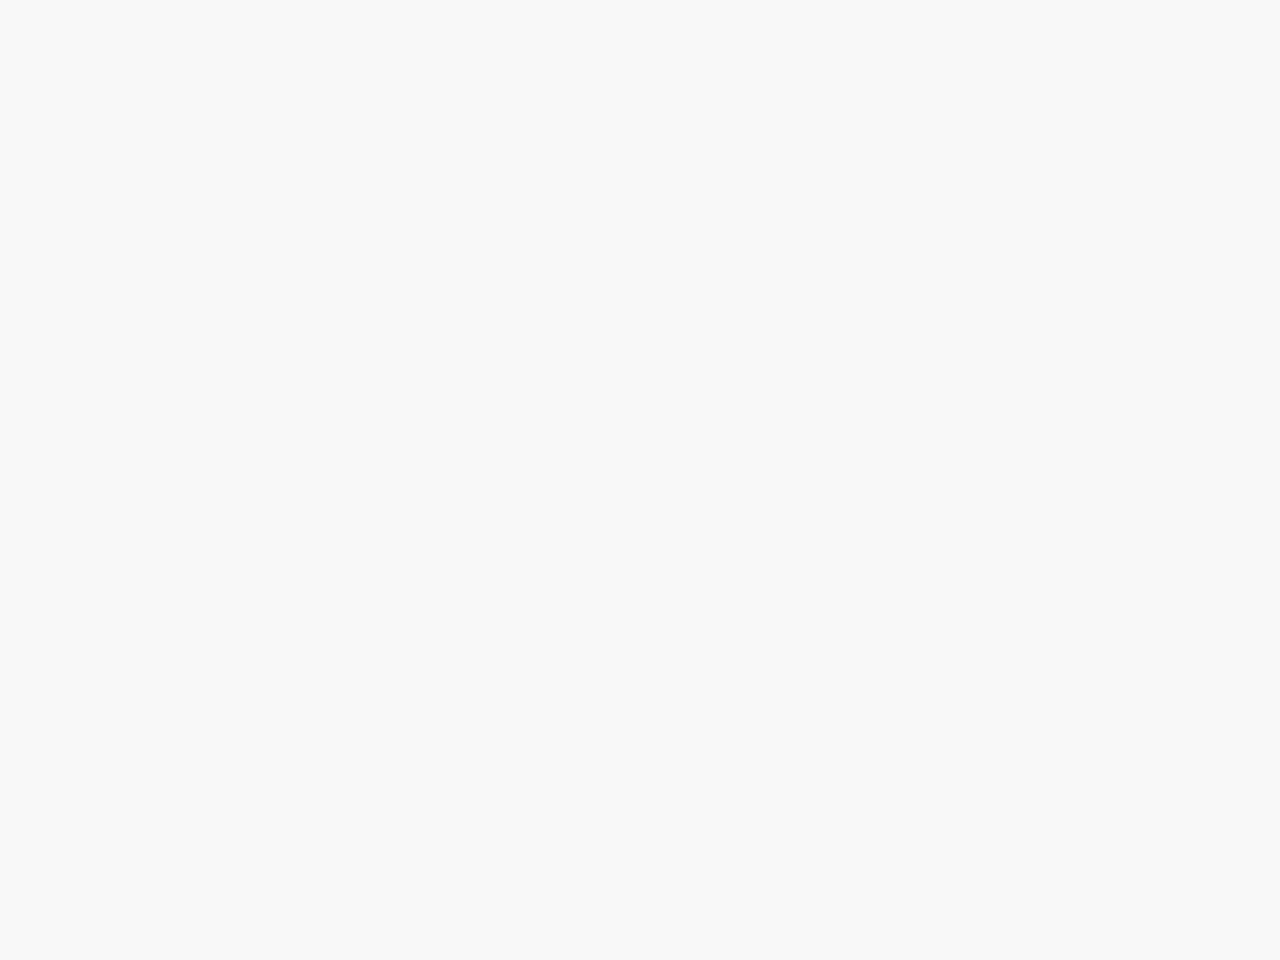
==== commit 6523ef50: "Update altromercato.html" ====
--- a/projects/altromercato.html
+++ b/projects/altromercato.html
@@ -7,8 +7,8 @@
     <meta name="projectID" content="altromercato" />
     <meta name="description" content="A description of the page" />
       
-    <link rel="stylesheet" type="text/css" media="screen and (max-device-width: 768px)" href="css/mobile.css">
-    <link rel="stylesheet" type="text/css" media="screen and (min-device-width: 769px)" href="css/style.css">
+    <link rel="stylesheet" type="text/css" media="screen and (max-device-width: 768px)" href="./css/mobile.css">
+    <link rel="stylesheet" type="text/css" media="screen and (min-device-width: 769px)" href="../css/style.css">
       
     <link href="https://fonts.googleapis.com/css?family=Lato&display=swap" rel="stylesheet"> 
   </head>
@@ -127,9 +127,9 @@
       
       <!--      SCRIPTS      -->
     <script src="https://ajax.googleapis.com/ajax/libs/jquery/3.6.0/jquery.min.js"></script>
-    <script type="text/javascript" src="scripts/interactions.js"></script>
-    <script type="text/javascript" src="scripts/colorManagement.js"></script>
-    <script type="text/javascript" src="scripts/jInvertScroll/jquery.jInvertScroll.js"></script>
+    <script type="text/javascript" src="../scripts/interactions.js"></script>
+    <script type="text/javascript" src="./scripts/colorManagement.js"></script>
+    <script type="text/javascript" src="/scripts/jInvertScroll/jquery.jInvertScroll.js"></script>
       
   </body>
 </html>
--- a/css/style.css
+++ b/css/style.css
@@ -0,0 +1,300 @@
+* {
+    margin: 0;
+    padding: 0;
+    box-sizing: border-box;
+    -moz-box-sizing: border-box;
+    -webkit-box-sizing: border-box;
+    font-family: var(--fontFam);
+    cursor: none;
+    color: var(--fontCol);
+}
+
+:root {
+    --mainCol: #A5FFBE;
+    --background: #F8F8F8;
+    --fontCol: #4A4A4A;
+    --fontFam: 'Mukta', sans-serif;
+    --fontColTitles: #000000;
+    --fontFamTitles: 'Titillium Web', sans-serif;
+}
+
+*::-webkit-scrollbar {
+  display: none;
+}
+
+body {
+    background-color: var(--background);
+}
+
+#fader {
+    position: fixed;
+    top: 0;
+    left: 0;
+    width: 100%;
+    height: 100%;
+    z-index: 999;
+    pointer-events: none;
+    background: white;
+}
+
+#pointer {
+    /*custom cursor essential proprieties*/
+    position: fixed;
+    display: inline-block;
+    pointer-events: none;
+    z-index: 999;
+    /*custom cursor occasional proprieties*/
+    height: 0.5rem;
+    font-size: 2rem;
+    color: var(--mainCol);
+    background-color: var(--mainCol);
+/*    mix-blend-mode: hard-light;*/
+    
+    transition: scale 2s ease;
+/*
+    -webkit-transition: height 2s ease;
+    -moz-transition: height 2s ease;
+    -o-transition: height 2s ease;
+    transition: height 2s ease;
+*/
+}
+
+#pointer.animate {
+    transform: scale(2.6);
+}
+
+#pointer_follower {
+    /*custom cursor essential proprieties*/
+    position: fixed;
+    display: inline-block;
+    pointer-events: none;
+    z-index: 2;
+    /*custom cursor occasional proprieties*/
+    height: 0px;
+    opacity: 0;
+    background-color: var(--mainCol); 
+    box-shadow: 0rem 0rem 3rem 3rem var(--mainCol);
+    
+    transform: scale(1);
+    transition: scale 2s ease;
+    
+}
+
+#pointer_follower.animate {
+    transform: scale(0.5);
+}
+
+#back {
+    position: fixed;
+    z-index: 88;
+    margin: 2rem;
+    background-color: var(--mainCol);
+    min-height: 2rem;
+    font-size: 1rem;
+    align-items: center;
+    color: #fff;
+    -webkit-transform: rotateY(180deg);
+            transform: rotateY(180deg);
+}
+
+    
+
+        /*GENERAL ELEMENTS*/
+
+html, body {
+  overscroll-behavior: none;
+}
+
+div {
+    display: flex;
+    flex-direction: column;
+    justify-content: center;
+    align-items: flex-start;
+}
+
+h1 { font-size: 3.7rem; font-family: var(--fontFamTitles); }
+h2 { font-size: 2.2rem; }
+h3 { font-size: 1.3rem; padding-bottom: 1.3rem; text-shadow: 2px 2px var(--mainCol);}
+p { font-size: 1rem; line-height: 1.5rem; max-width: 30%; padding-bottom: 1rem;}
+span { text-shadow: 2px 2px var(--mainCol); }
+a { color: var(--fontCol); background-color: var(--mainCol); text-decoration: none;}
+ul {margin: -1%;}
+
+img {
+    max-height: 100%;
+    max-width: 70%;
+    padding-left: 4rem;
+    image-resolution: 70dpi;
+    image-rendering: -webkit-optimize-contrast;
+}
+
+        /*GENERAL CLASSES*/
+
+.round { border-radius: 50%;}
+
+.mainer {
+    height: 100%;
+    width: 100%;
+    padding: 4rem;
+}
+
+.center {
+    align-items: center;
+}
+
+/**
+  * important: keep position fixed, you can however use top:0 instead of bottom:0
+  * if you want to make it stick to the top of the browser
+  */
+.scroll
+{
+  position: fixed;
+  bottom: 0;
+  left: 0;
+}
+
+.project-label {
+    padding: 0px;
+}
+
+        /*MAIN CONTAINER*/
+
+#main {
+	margin: auto;
+    flex-direction: row;
+    justify-content: space-around;
+    height: 100%;
+}
+ 
+        /*HELLO STRANGER*/
+
+#cover {align-items: flex-start; margin-left: 6rem;}
+#cover h1 { padding-bottom: 1vh; }
+#cover p { padding: 3rem; }
+
+        /*⁄PRESENTATION*/
+
+.columns {
+    height: 100%;
+    width: 100%;
+    flex-flow: column wrap;
+    overflow: hidden;
+    justify-content: center;
+}
+
+.row {
+    flex-flow: row wrap;
+    padding: 2rem;
+}
+
+.row a {
+    margin: 0.25rem;
+    padding: 2rem;
+}
+
+
+        /*⁄PROJECTS*/
+
+#projects{
+    flex-flow: row wrap;
+    justify-content: center;
+    align-items: space-around;
+    align-content: center;
+}
+
+.project {
+    margin: 1%;
+    height: 30%;
+    overflow: hidden;
+    transition-duration: 1s;
+}
+
+.project:hover {
+    border-radius: 100%;
+    box-shadow: 0rem 0rem 6rem 0rem var(--mainCol);
+}
+
+.project-label {
+    position: absolute;
+    text-align: center;
+    display: none;
+    font-family: var(--fontFamTitles);
+/*    font-weight: bold;*/
+    font-size: 1rem;
+    transition-duration: 1s;
+}
+
+.project:hover .project-label {
+    display: block;
+}
+
+.project span {
+    font-size: 1rem;
+}
+
+.project-image {
+    width: 100%;
+    height: 100%;
+    z-index: -1;
+    background: center no-repeat;
+    background-size: cover;
+    opacity: 0.8;
+    transition-duration: 0.5s;
+}
+
+.project:hover .project-image {
+    opacity: 0.2;
+}
+
+
+
+        /*⁄PROTOTYPES VISUAL SETTINGS*/
+
+.prototype {
+    padding-top: 0px;
+    padding-bottom: 0px;
+}
+
+.mobileFrame {
+    pointer-events: none;
+    position: absolute;
+    height: 100%;
+    width: 10%;
+    background-image: url(media/images/iphone.png);
+    background: center no-repeat;
+    background-size: contain;
+}
+
+iframe {
+    height: 100%;
+    width: 100%;
+    overflow: hidden;
+    border-style: none;
+}
+
+
+        /*ENDS & CONTACTS*/
+
+.fa{
+    transition-duration: 1.5s;
+}
+
+.fa:hover {
+    border-radius: 100%;
+}
+
+        /*RIGHTS ON BOTTOM*/
+
+#bottom {
+    position: fixed;
+    background-color: var(--background);
+    width: 100%;
+    bottom: 0;
+    padding-bottom: 1rem;
+    align-items: center;
+}
+
+#bottom p {
+    font-size: 0.7rem;
+    opacity: 0.6;
+}
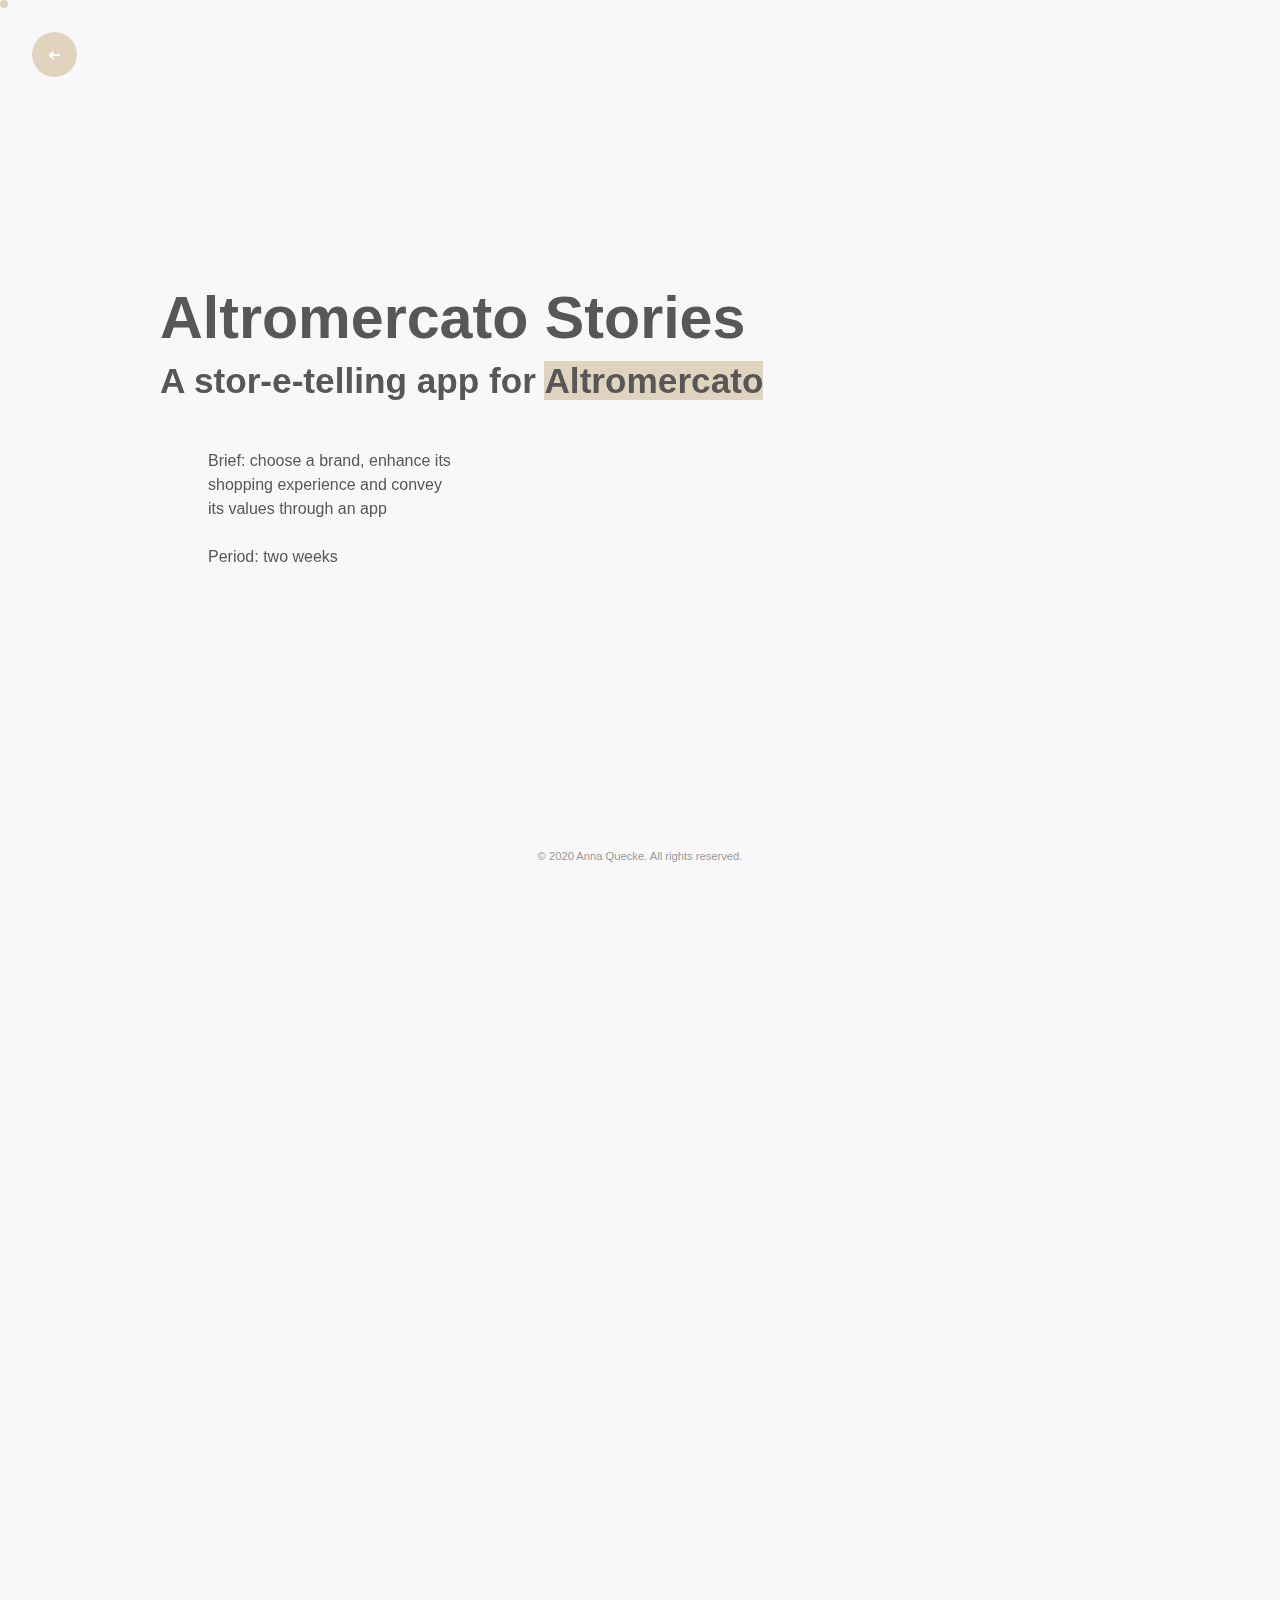
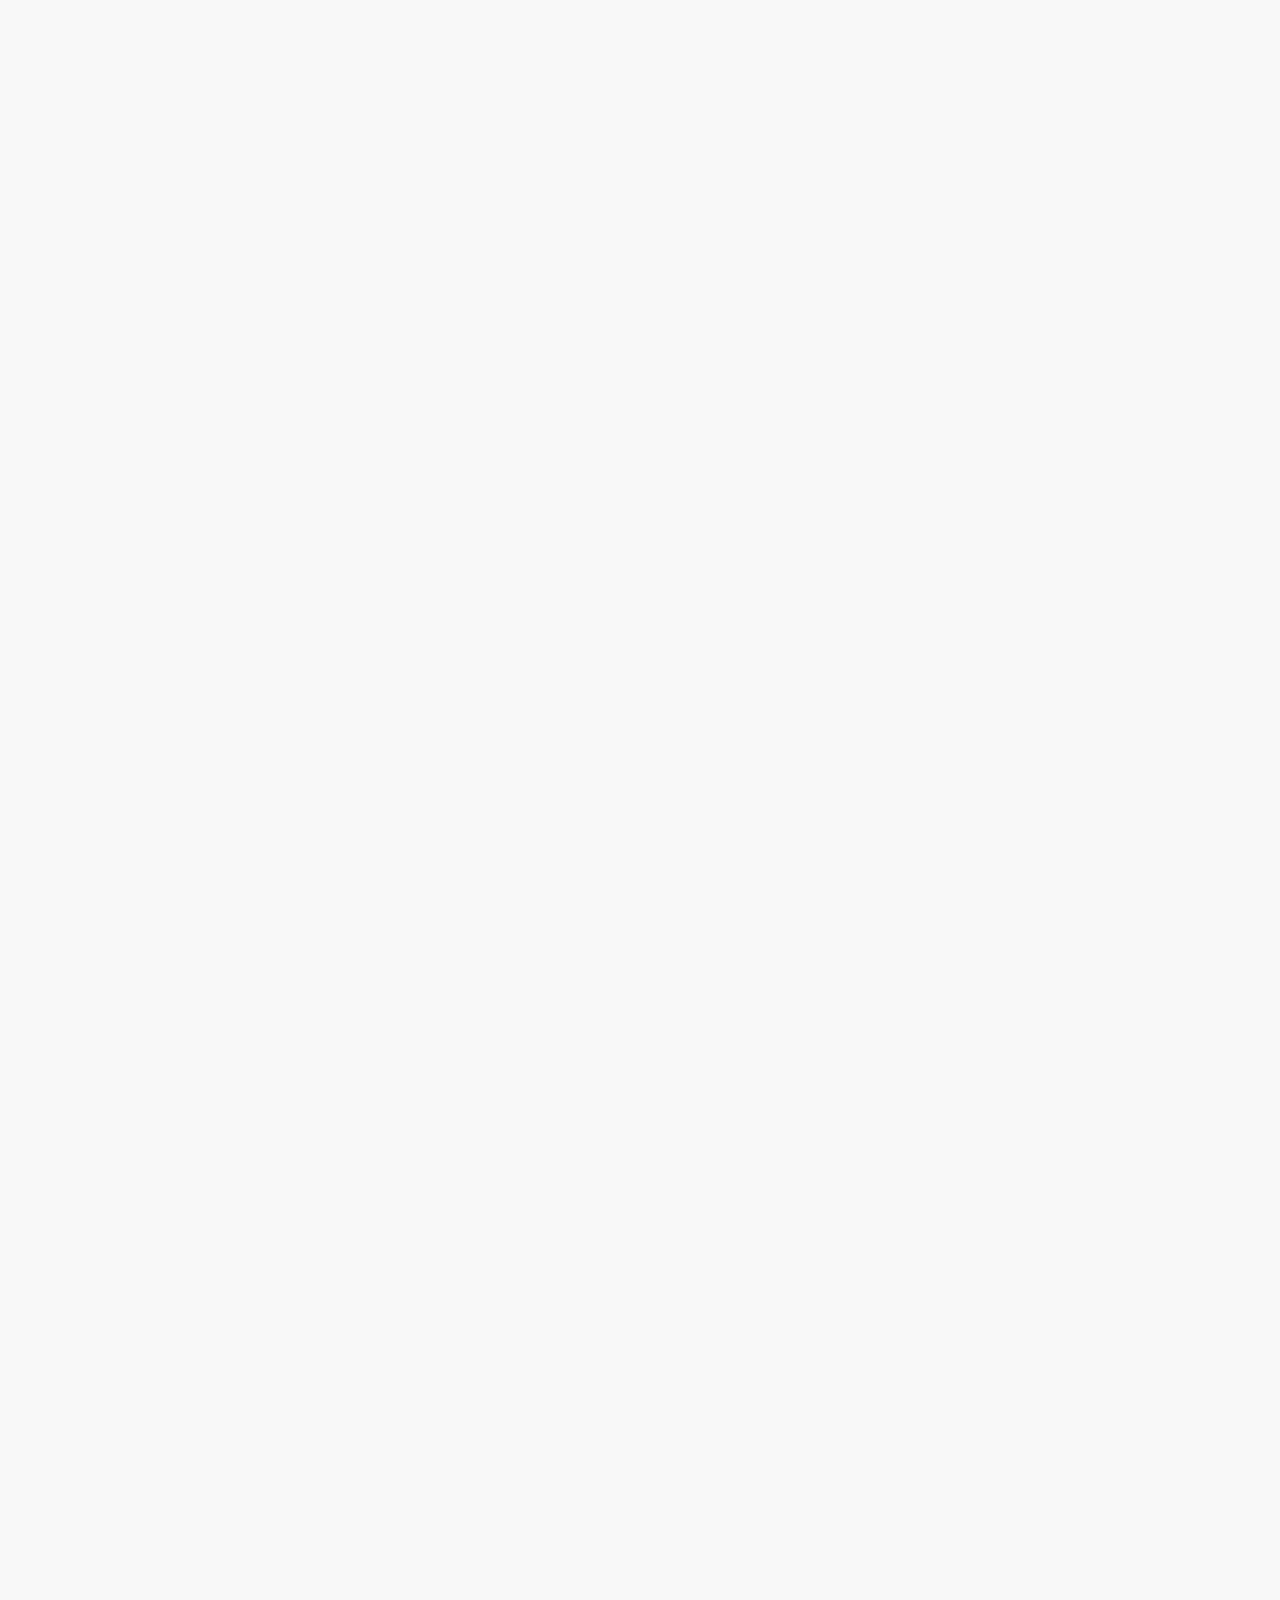
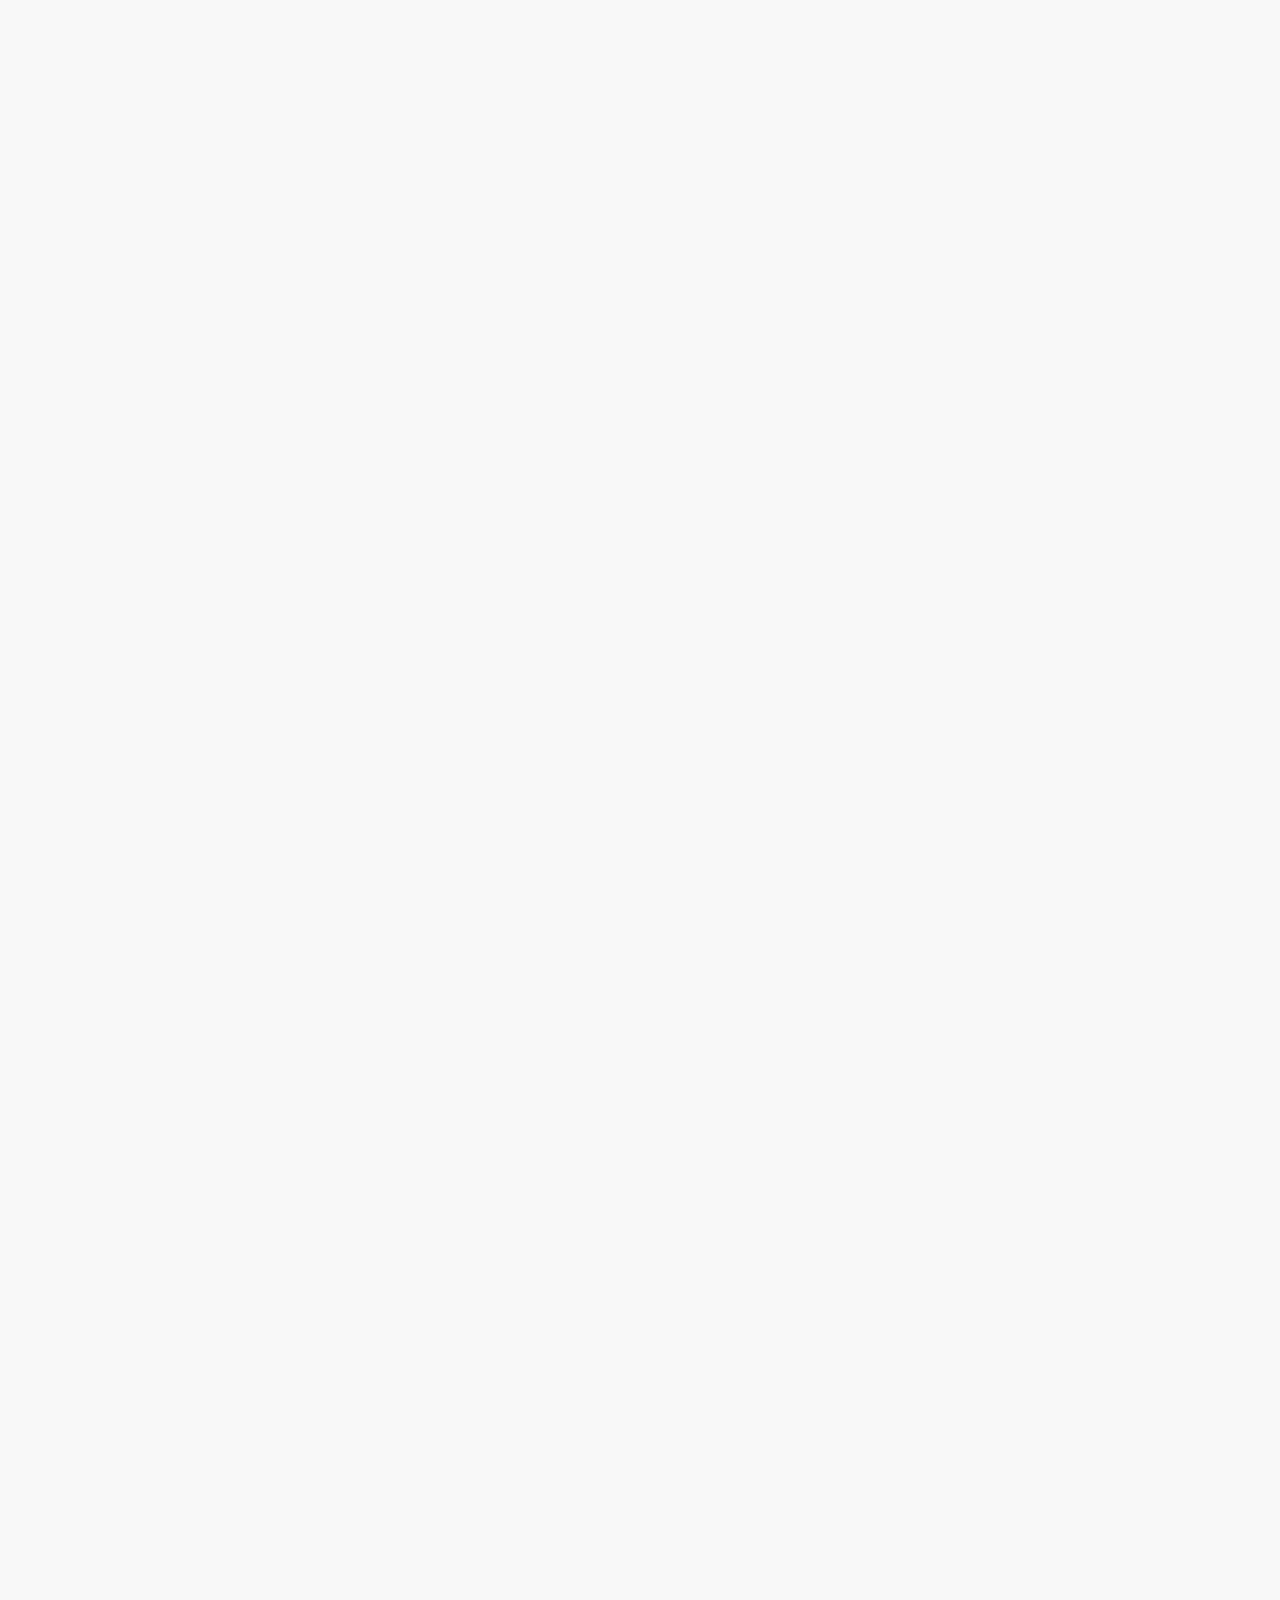
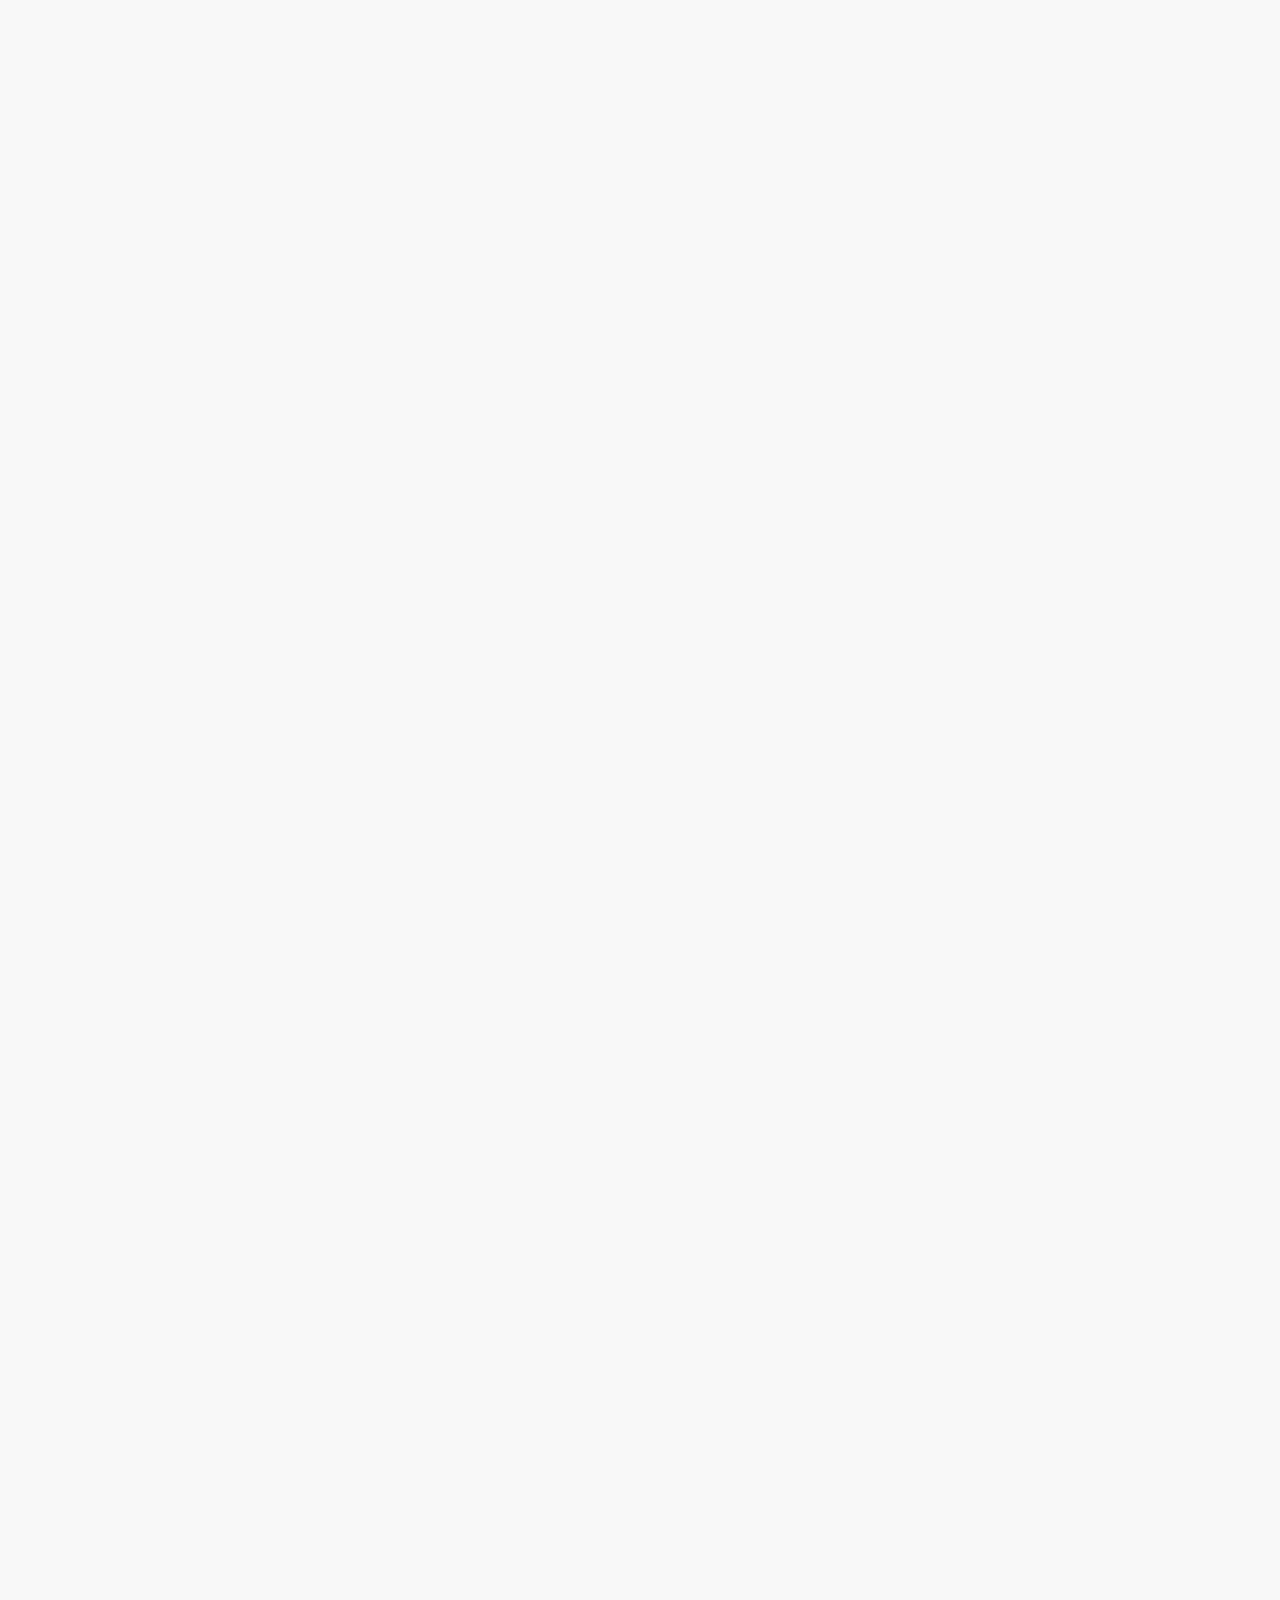
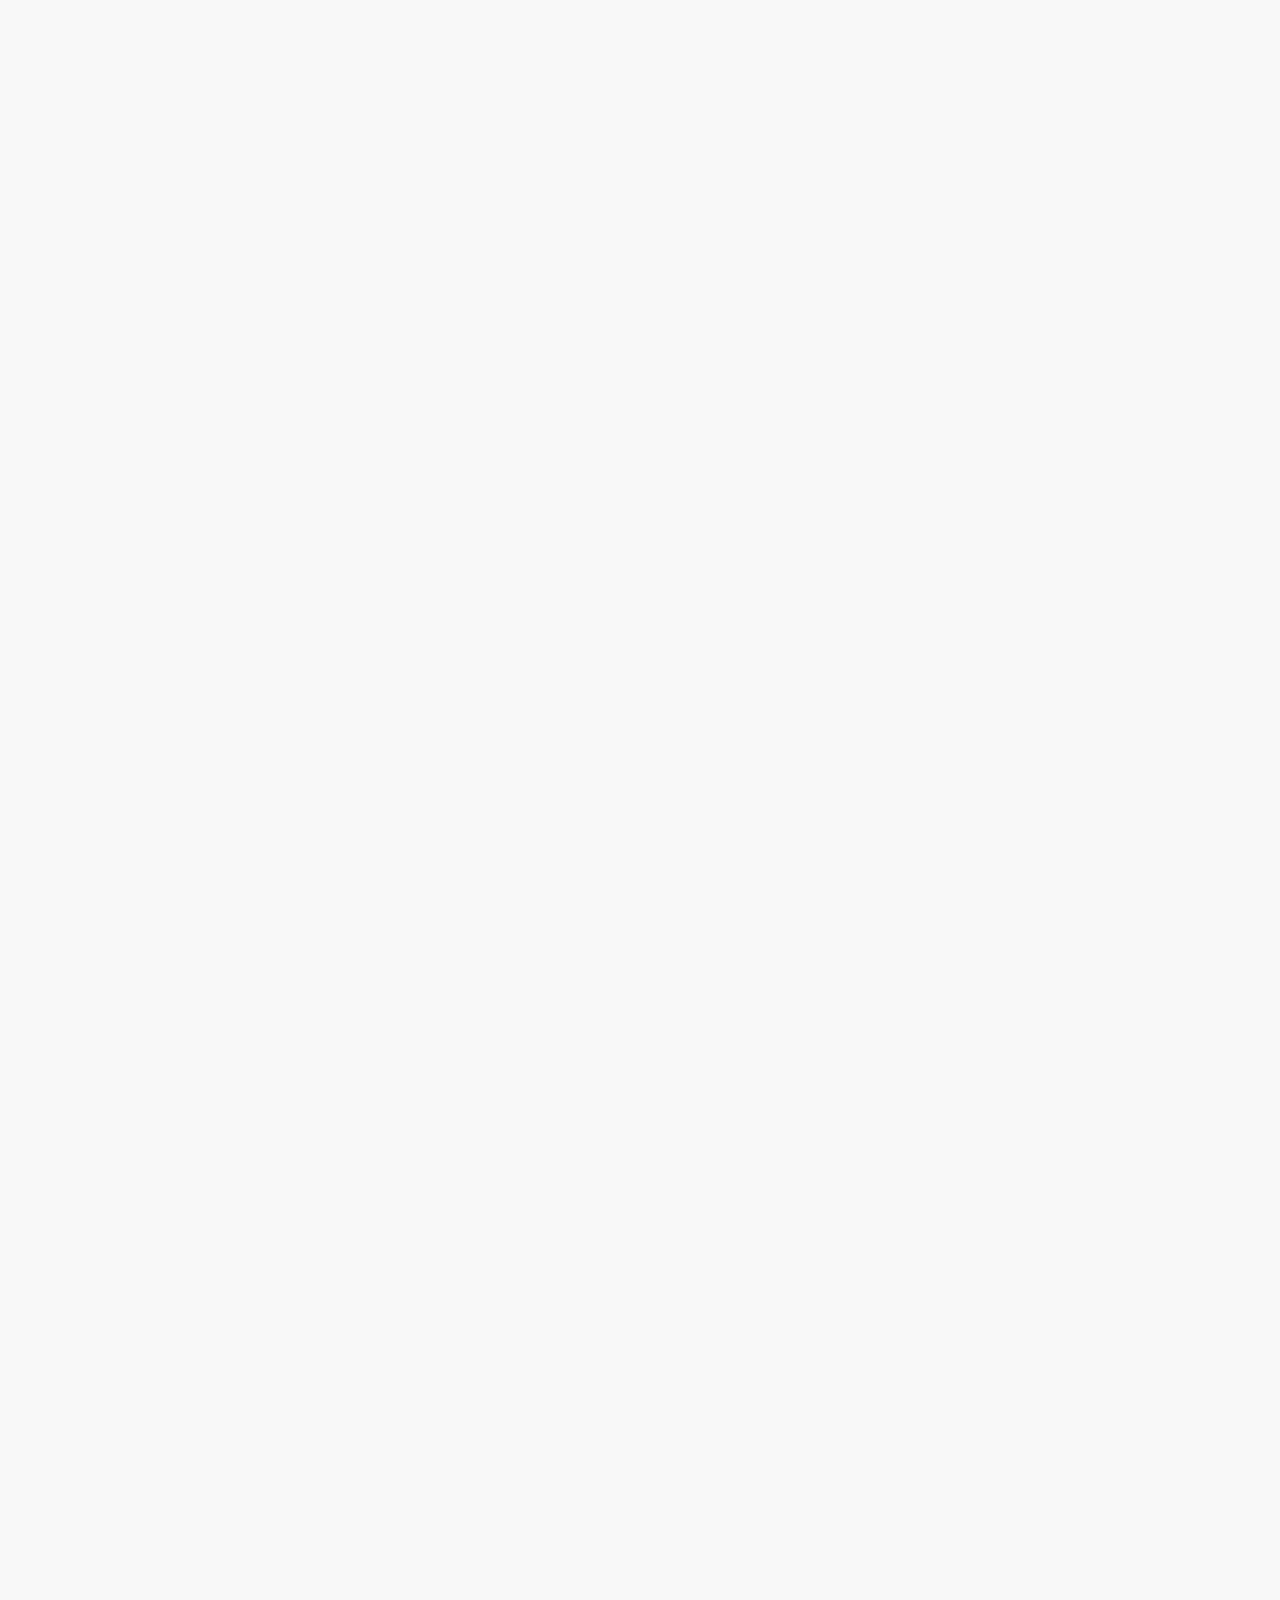
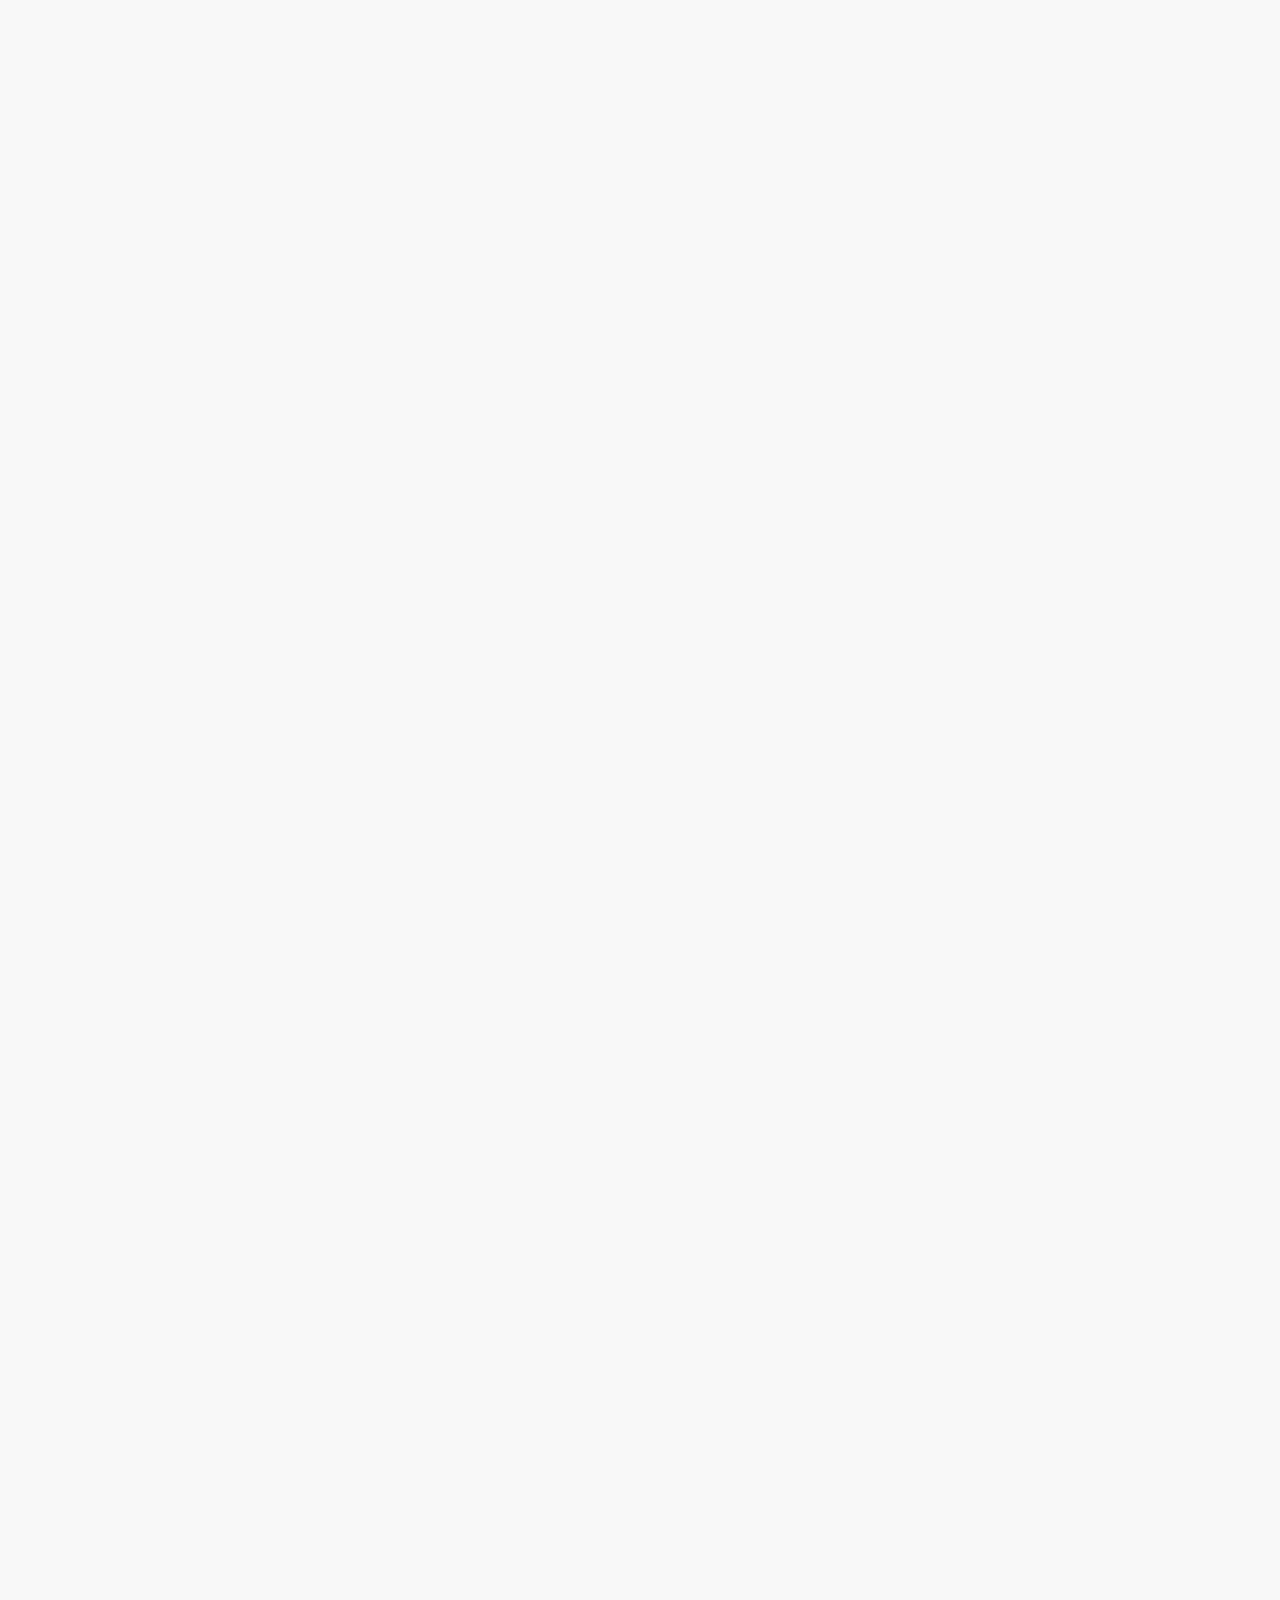
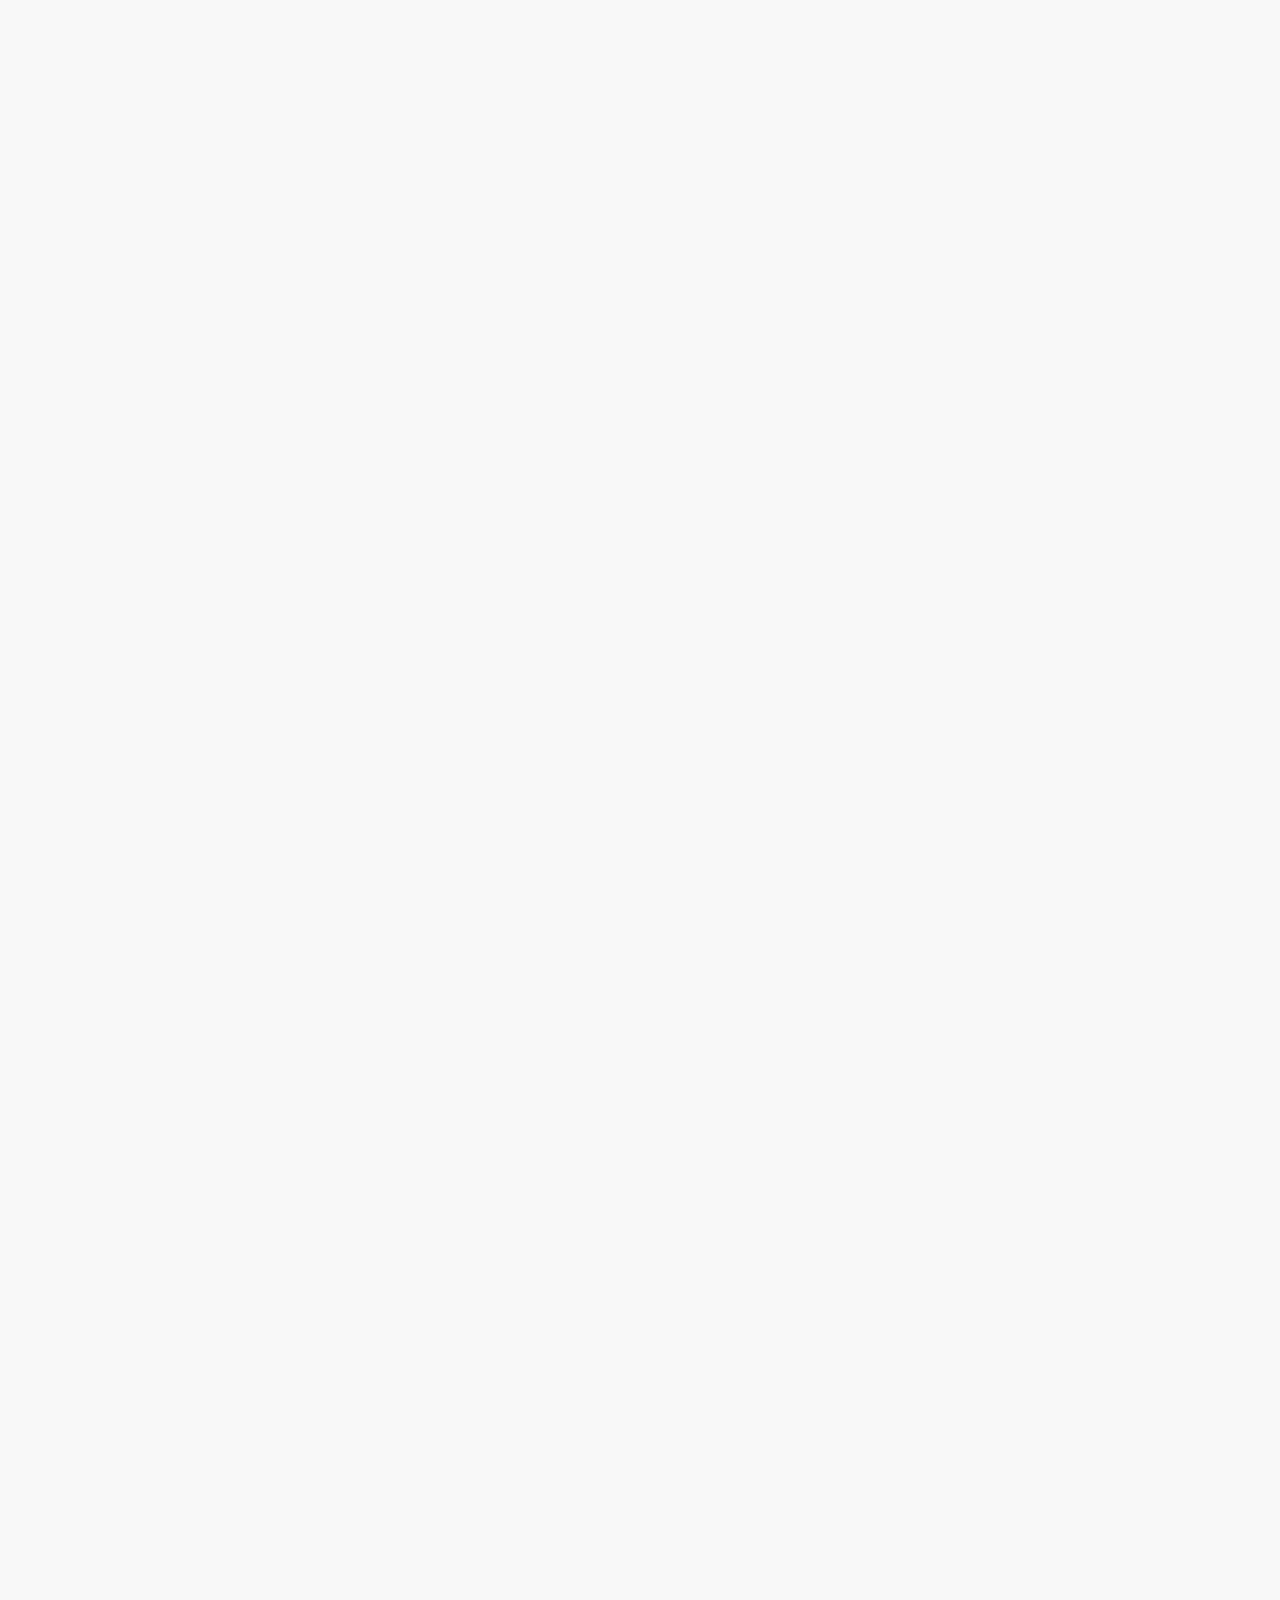
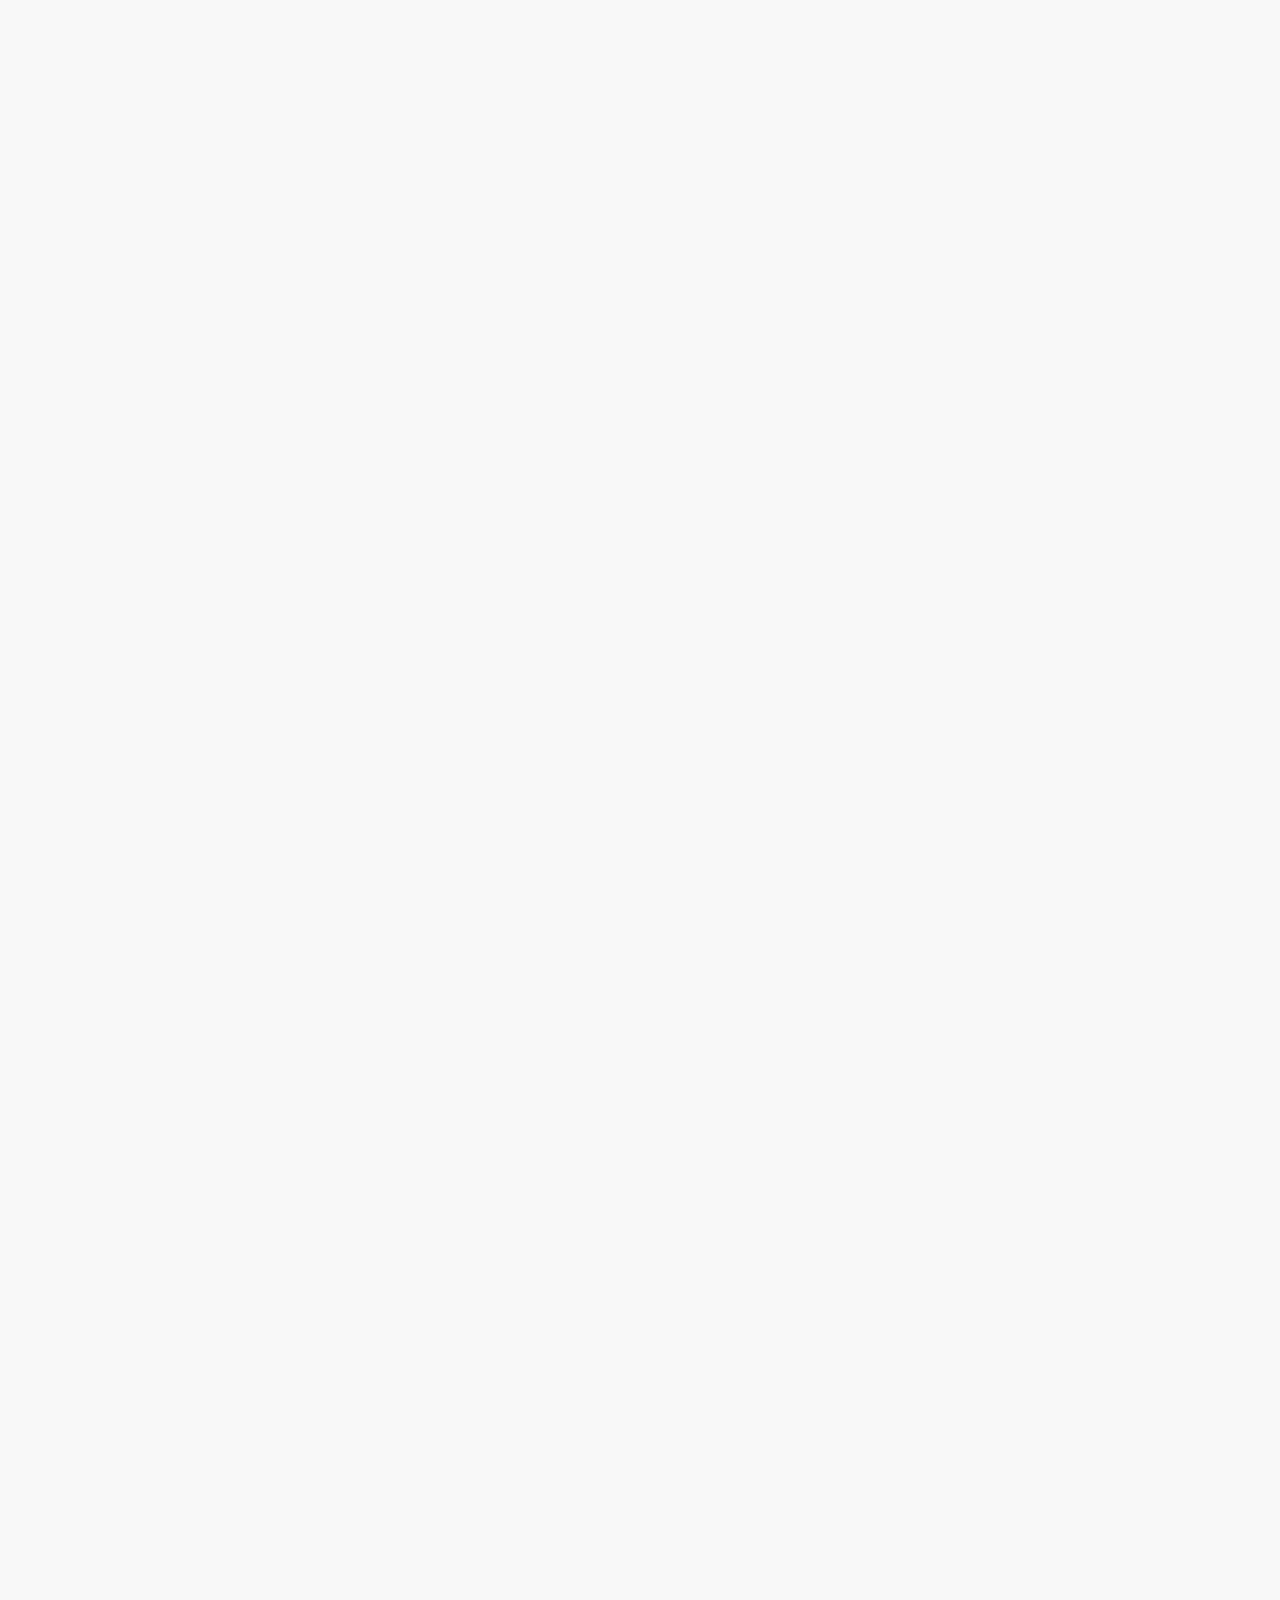
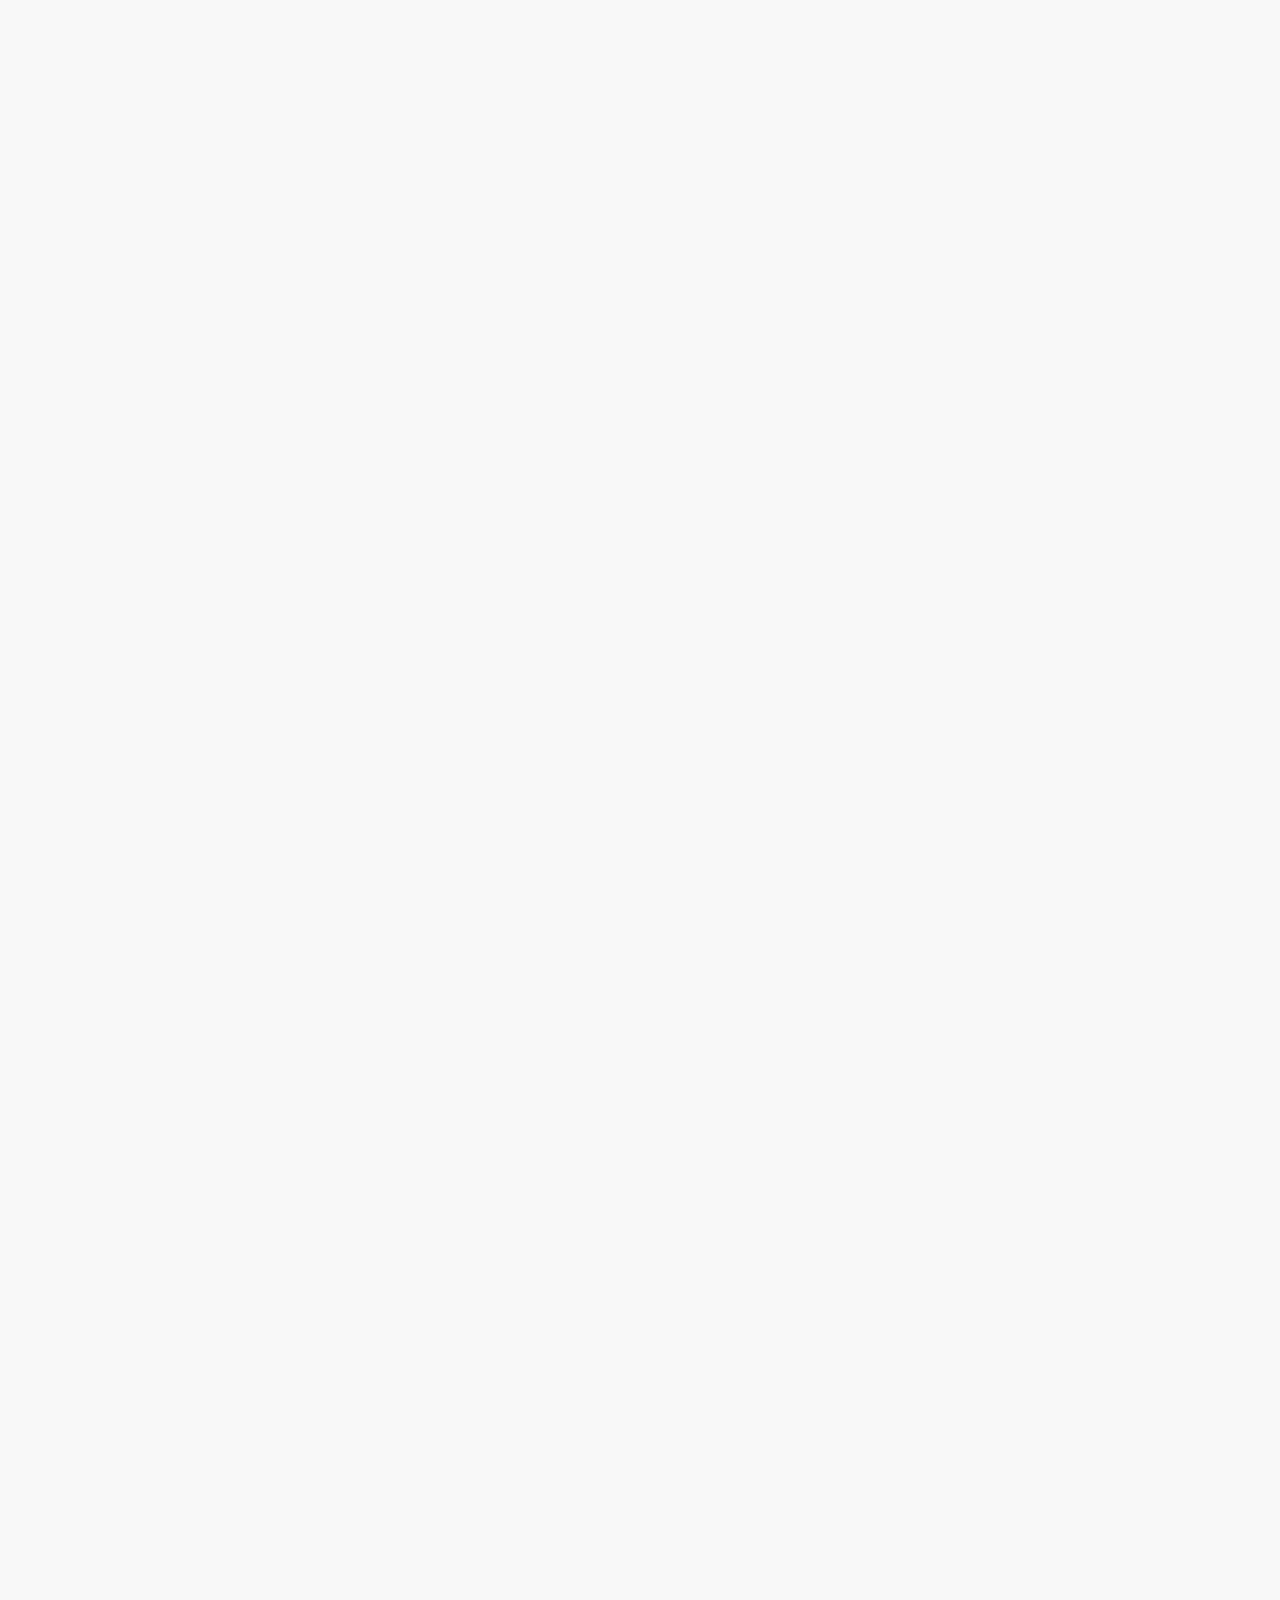
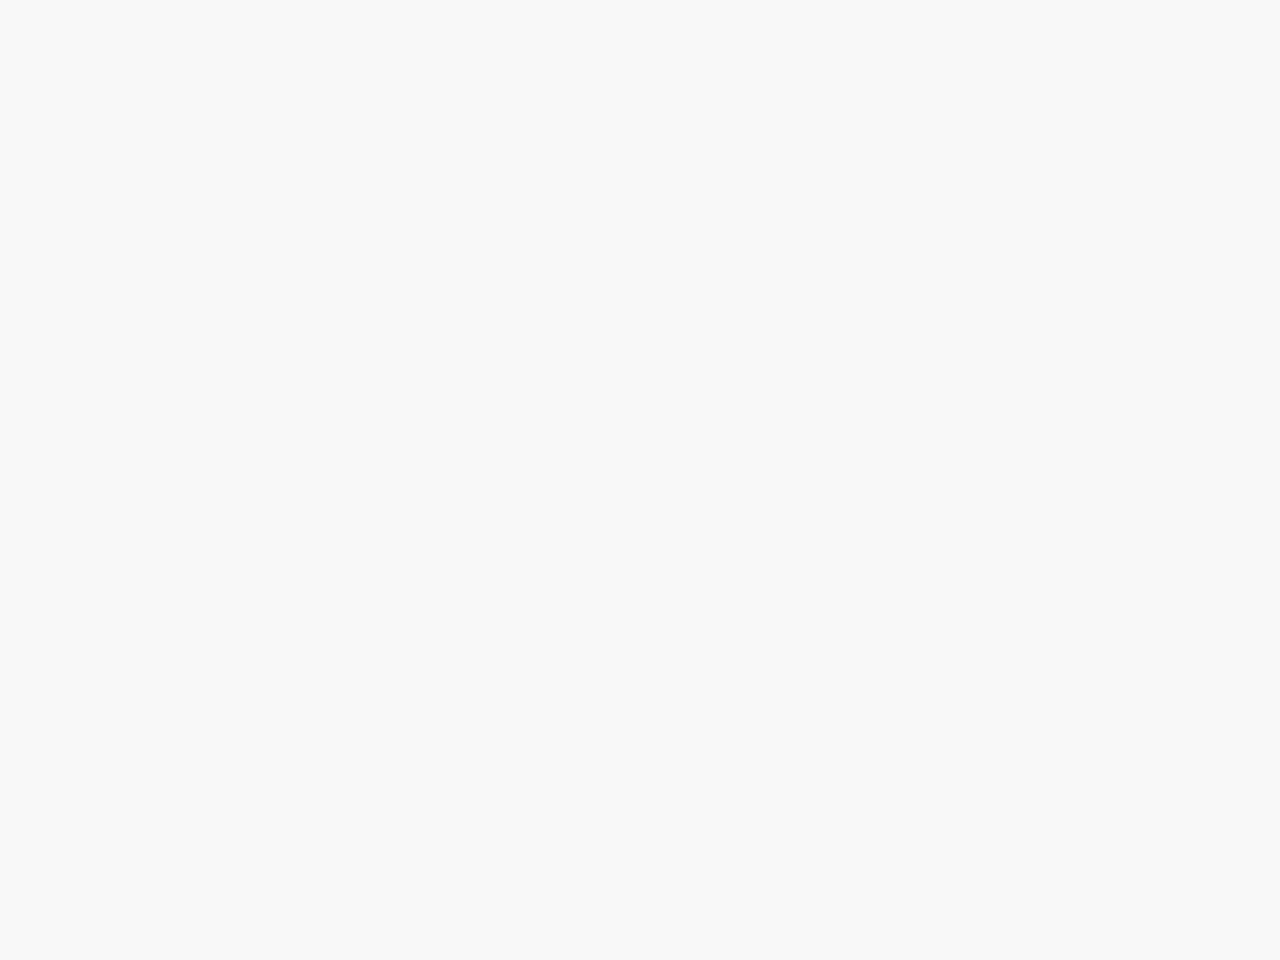
==== commit e7087a49: "Update altromercato.html" ====
--- a/projects/altromercato.html
+++ b/projects/altromercato.html
@@ -7,7 +7,7 @@
     <meta name="projectID" content="altromercato" />
     <meta name="description" content="A description of the page" />
       
-    <link rel="stylesheet" type="text/css" media="screen and (max-device-width: 768px)" href="./css/mobile.css">
+    <link rel="stylesheet" type="text/css" media="screen and (max-device-width: 768px)" href="../css/mobile.css">
     <link rel="stylesheet" type="text/css" media="screen and (min-device-width: 769px)" href="../css/style.css">
       
     <link href="https://fonts.googleapis.com/css?family=Lato&display=swap" rel="stylesheet"> 
@@ -128,8 +128,8 @@
       <!--      SCRIPTS      -->
     <script src="https://ajax.googleapis.com/ajax/libs/jquery/3.6.0/jquery.min.js"></script>
     <script type="text/javascript" src="../scripts/interactions.js"></script>
-    <script type="text/javascript" src="./scripts/colorManagement.js"></script>
-    <script type="text/javascript" src="/scripts/jInvertScroll/jquery.jInvertScroll.js"></script>
+    <script type="text/javascript" src="../scripts/colorManagement.js"></script>
+    <script type="text/javascript" src="../scripts/jInvertScroll/jquery.jInvertScroll.js"></script>
       
   </body>
 </html>
--- a/css/mobile.css
+++ b/css/mobile.css
@@ -0,0 +1,168 @@
+* {
+    margin: 0;
+    padding: 0;
+    box-sizing: border-box;
+    -moz-box-sizing: border-box;
+    -webkit-box-sizing: border-box;
+    font-family: var(--fontFam);
+    cursor: none;
+    color: var(--fontCol);
+}
+
+:root {
+    --mainCol: #A5FFBE;
+    --background: #F8F8F8;
+    --fontCol: #4A4A4A;
+    --fontFam: 'Mukta', sans-serif;
+    --fontColTitles: #000000;
+    --fontFamTitles: 'Titillium Web', sans-serif;
+}
+
+*::-webkit-scrollbar {
+  display: none;
+}
+
+#pointer, #pointer_follower {
+    width: 0;
+    height: 0;
+}
+
+
+        /*GENERAL ELEMENTS*/
+
+html, body {
+/*  overscroll-behavior: none;*/
+    background-color: var(--bg);
+}
+
+div {
+/*    border: solid 1px yellow;*/
+    display: flex;
+    flex-direction: column;
+    justify-content: center;
+    align-items: center;
+}
+
+h1 { font-size: 6vh; padding-bottom: 2vh;}
+h2 { font-size: 4vh; padding-bottom: 3vh;}
+p { font-size: 18px; line-height: 1.5; }
+span { background-color: var(--main)}
+a { color: var(--font); background-color: var(--main); text-decoration: none;}
+
+img {
+    max-width: 100%;
+    padding-top: 60px;
+    image-resolution: 70dpi;
+    image-rendering: -webkit-optimize-contrast;
+}
+
+        /*MAIN CONTAINER*/
+
+#main {
+    flex-direction: column;
+    justify-content: space-around;
+}
+
+.mainer {
+    width: 100%;
+    padding: 60px;
+}
+
+        /*⁄PRESENTATION*/
+
+.columns { flex-flow: column wrap; }
+
+.columns p { width: 100%; }
+
+.row {
+    flex-flow: row wrap;
+    margin-top: 30px;
+    min-width: 100%;
+}
+
+.row a {
+    margin: 2px;
+    padding: 30px;
+}
+
+        /*⁄PROJECTS*/
+
+#projects{
+    flex-flow: column;
+    justify-content: center;
+    align-items: space-around;
+    align-content: center;
+}
+
+.project {
+    height: 70vw;
+    width: 100%;
+    border-top: solid 0px #000;
+    border-bottom: solid 0px #000;
+}
+
+.project p {
+    position: absolute;
+    z-index: 1;
+}
+
+.project div {    
+    height: 100%;
+    width: 100%;
+    background: center no-repeat;
+    background-size: cover;
+    
+/*
+    -webkit-filter: grayscale(100%);  Safari 6.0 - 9.0 
+    filter: grayscale(100%);
+*/
+    opacity: 0.2;
+    margin-bottom: 20px;
+}
+
+        /*⁄PROTOTYPES VISUAL SETTINGS*/
+
+.prototype {
+    min-height: 2000px;
+    background-color: #000;
+}
+
+.mobileFrame {
+    pointer-events: none;
+    position: absolute;
+    height: 100%;
+    width: 10%;
+    background-image: url(media/images/iphone.png);
+     background: center no-repeat;
+    background-size: contain;
+}
+
+video {
+    position: absolute;
+    z-index: -3;
+    height: 82%;
+    width: auto;
+    border-radius: 8%;
+    overflow: hidden;
+}
+
+iframe {
+    min-height: 100%;
+    width: 100%;
+    overflow: hidden;
+    border-style: none;
+}
+
+        /*RIGHTS ON BOTTOM*/
+
+#bottom {
+    width: 100%;
+    bottom: 0;
+    padding: 60px;
+    
+}
+
+#bottom p {
+    font-size: 14px;
+    opacity: 0.4;
+}
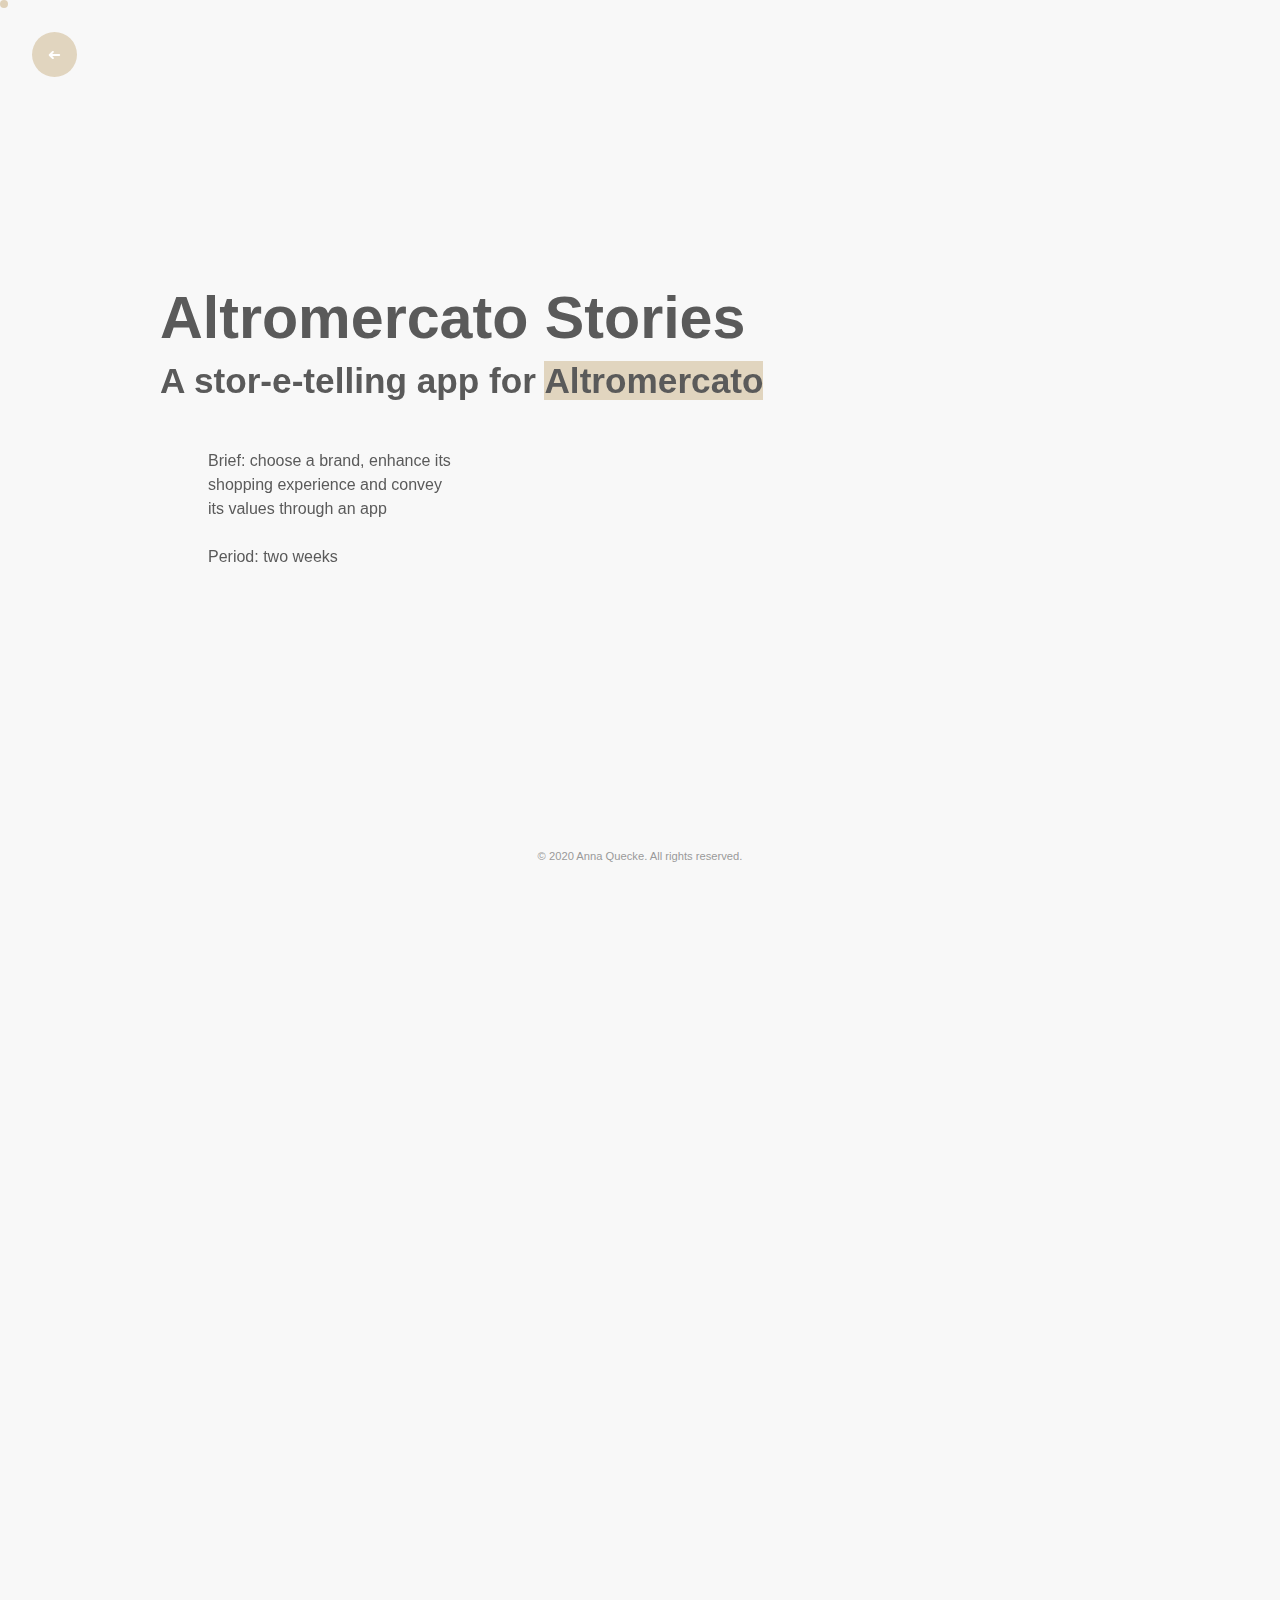
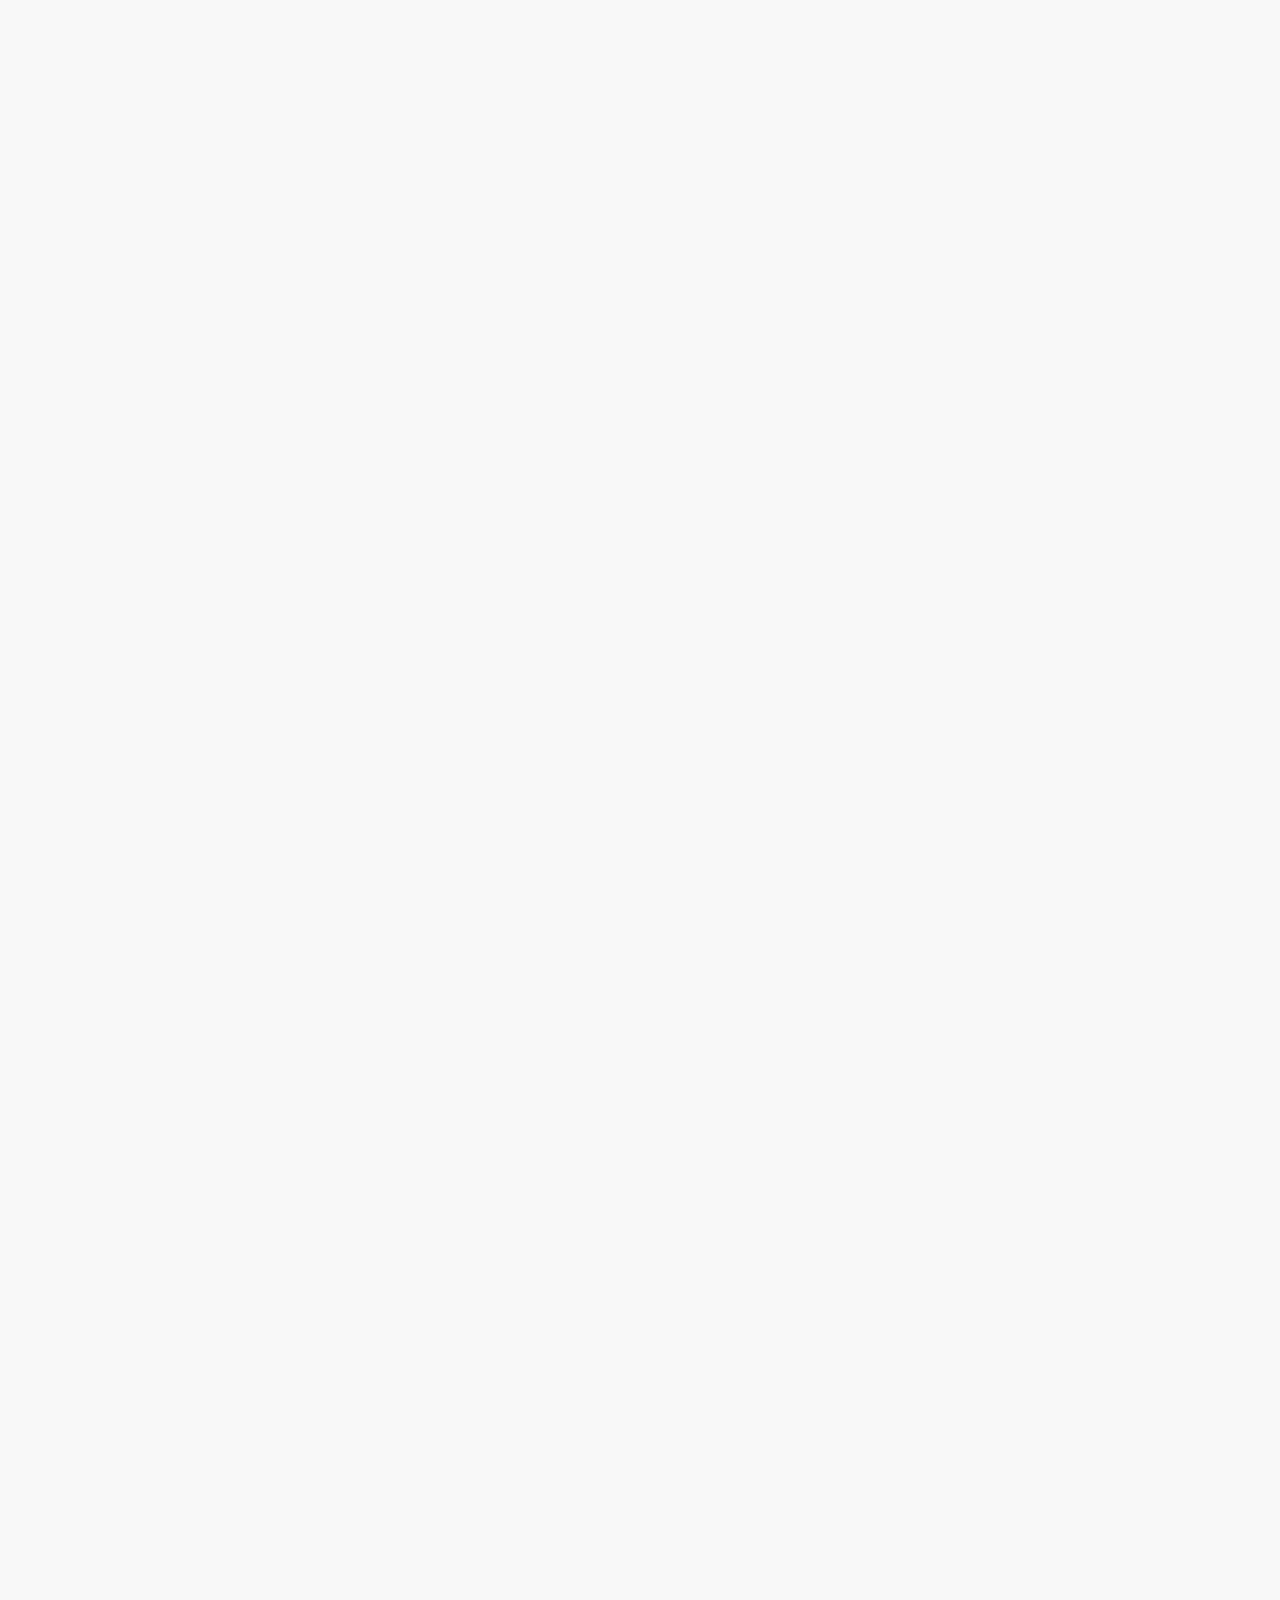
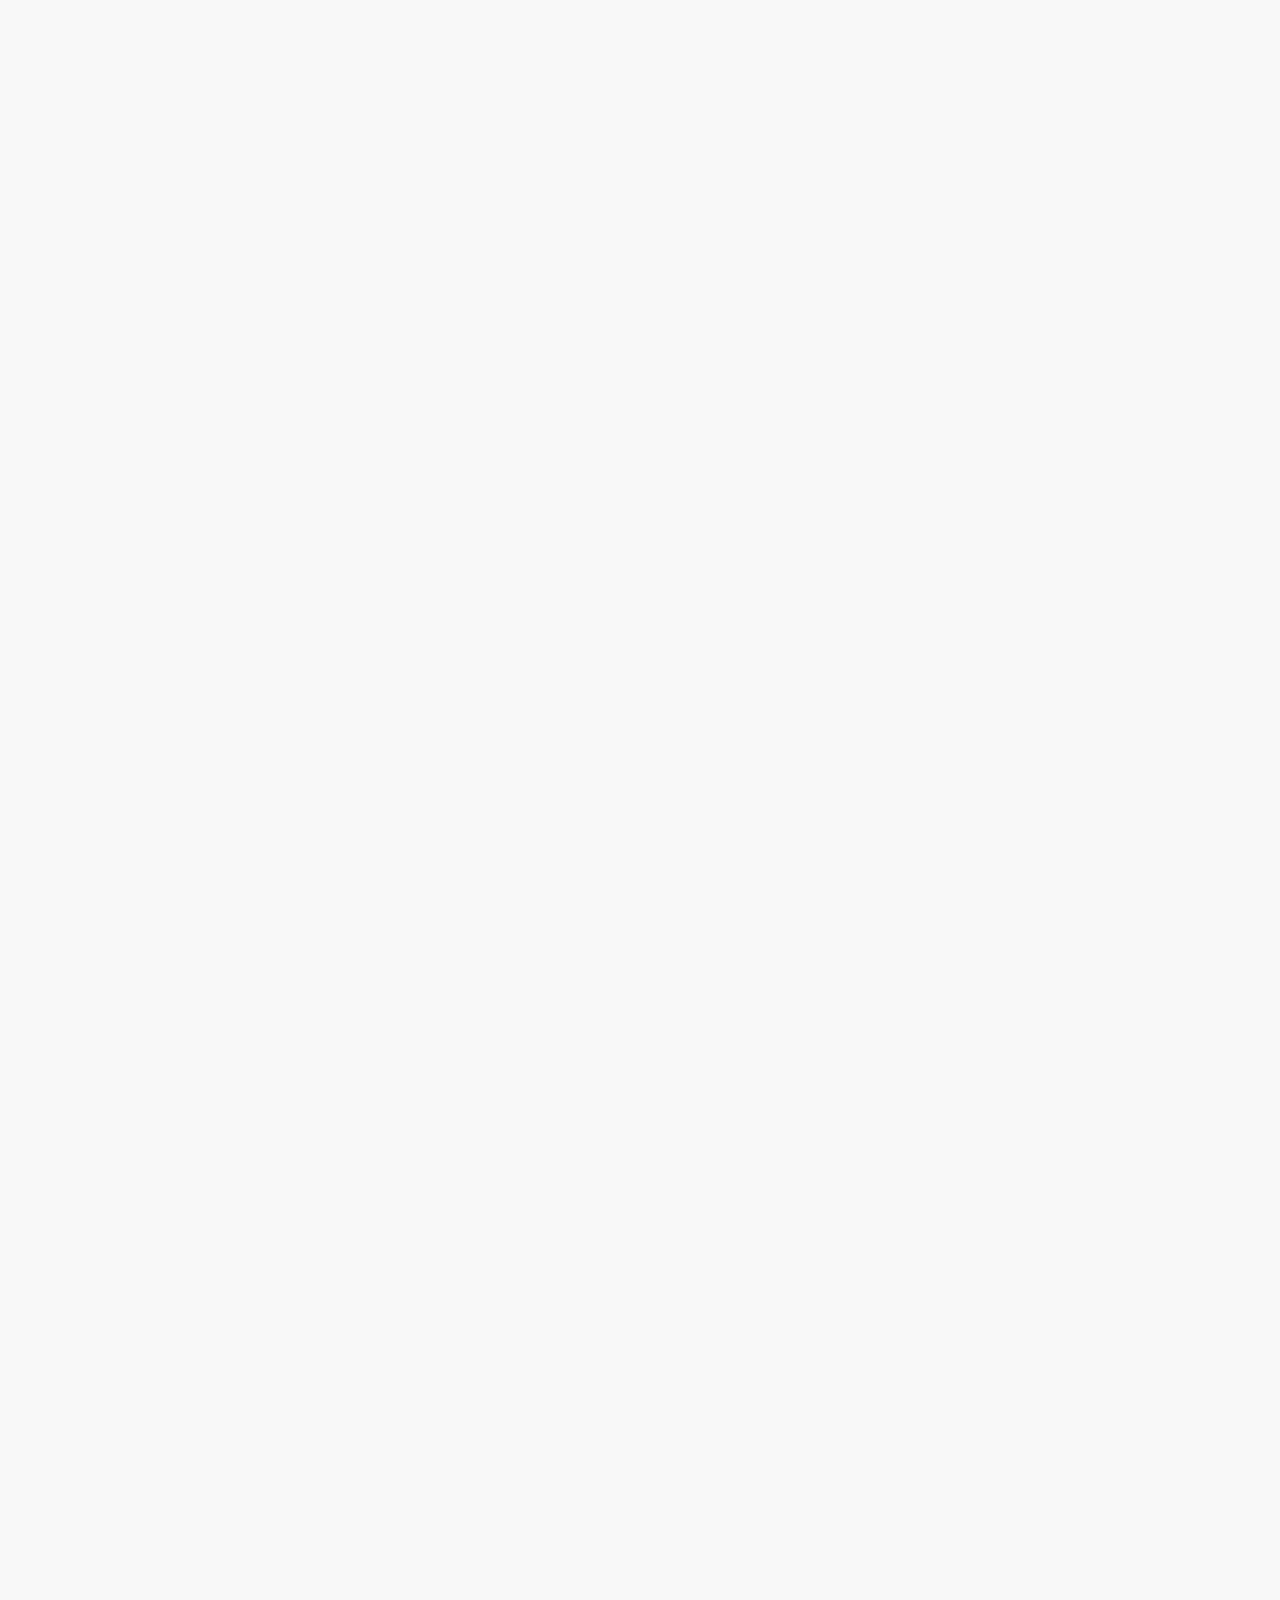
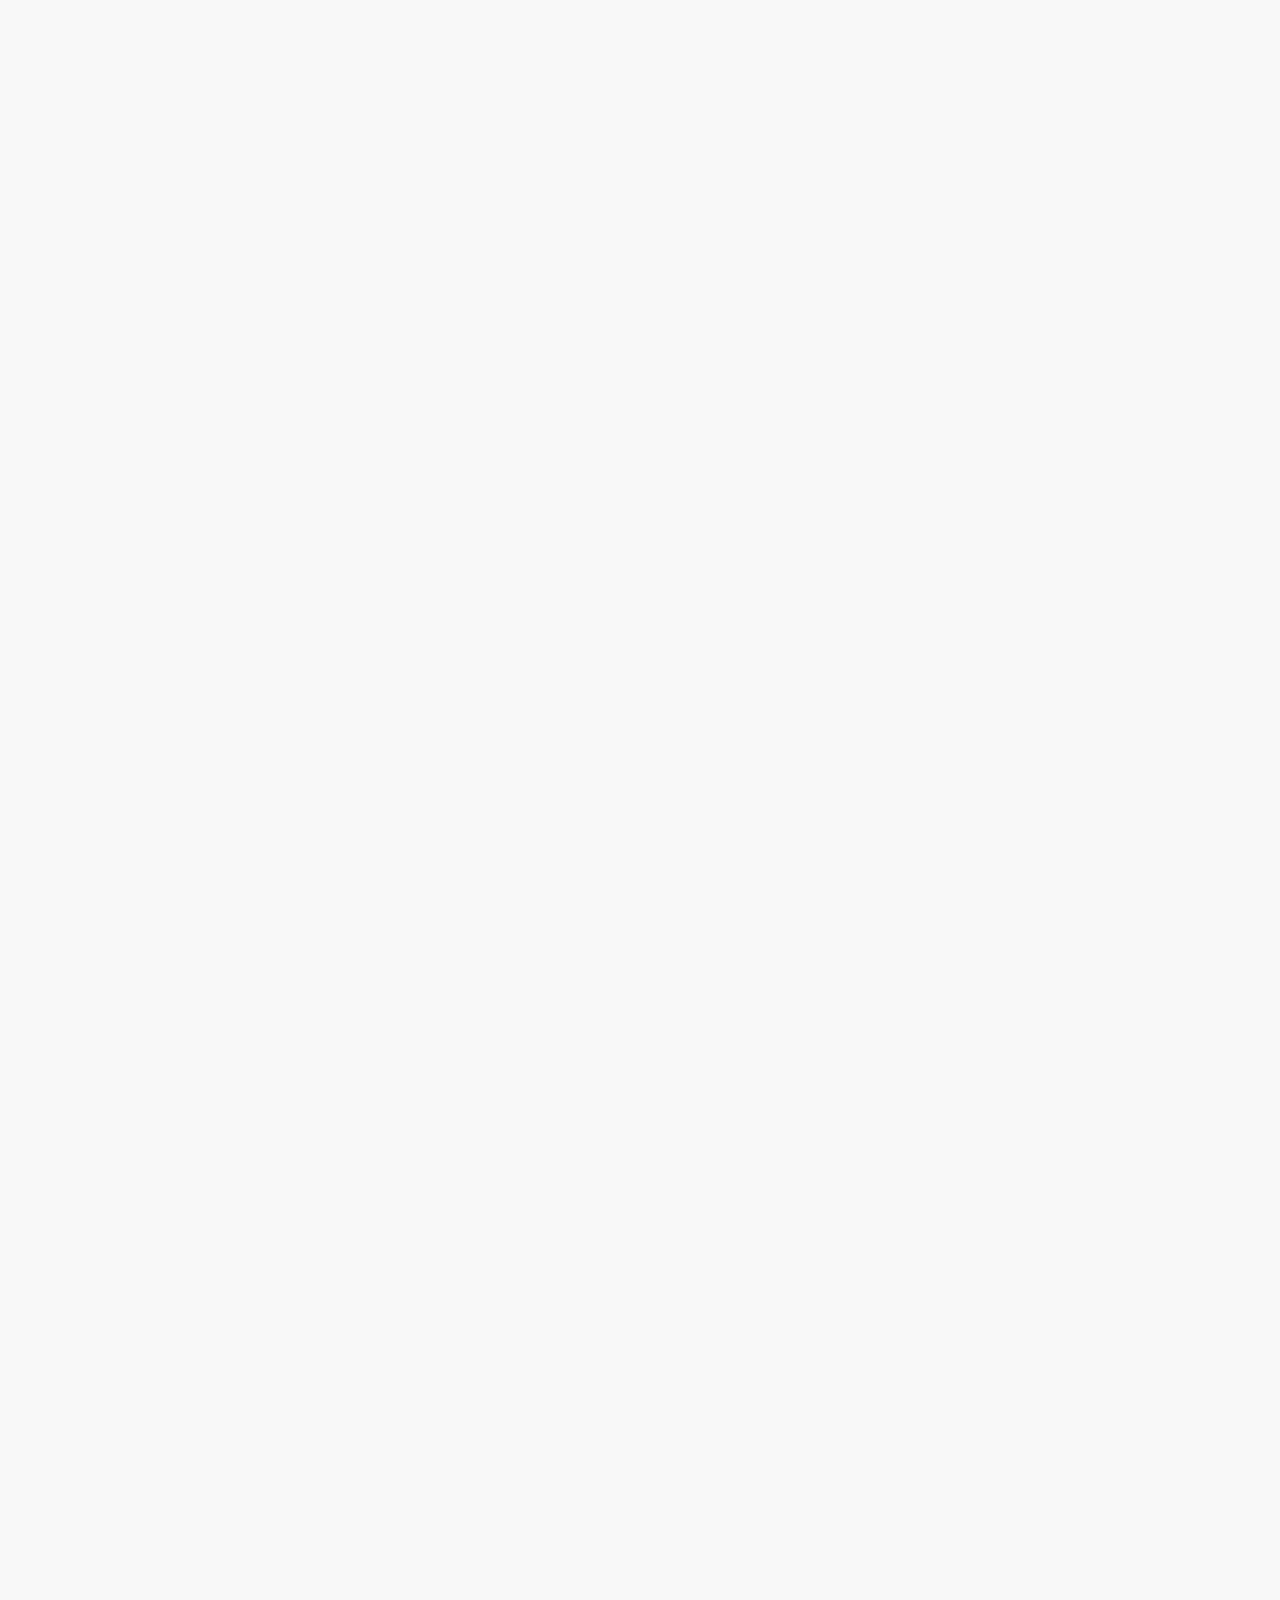
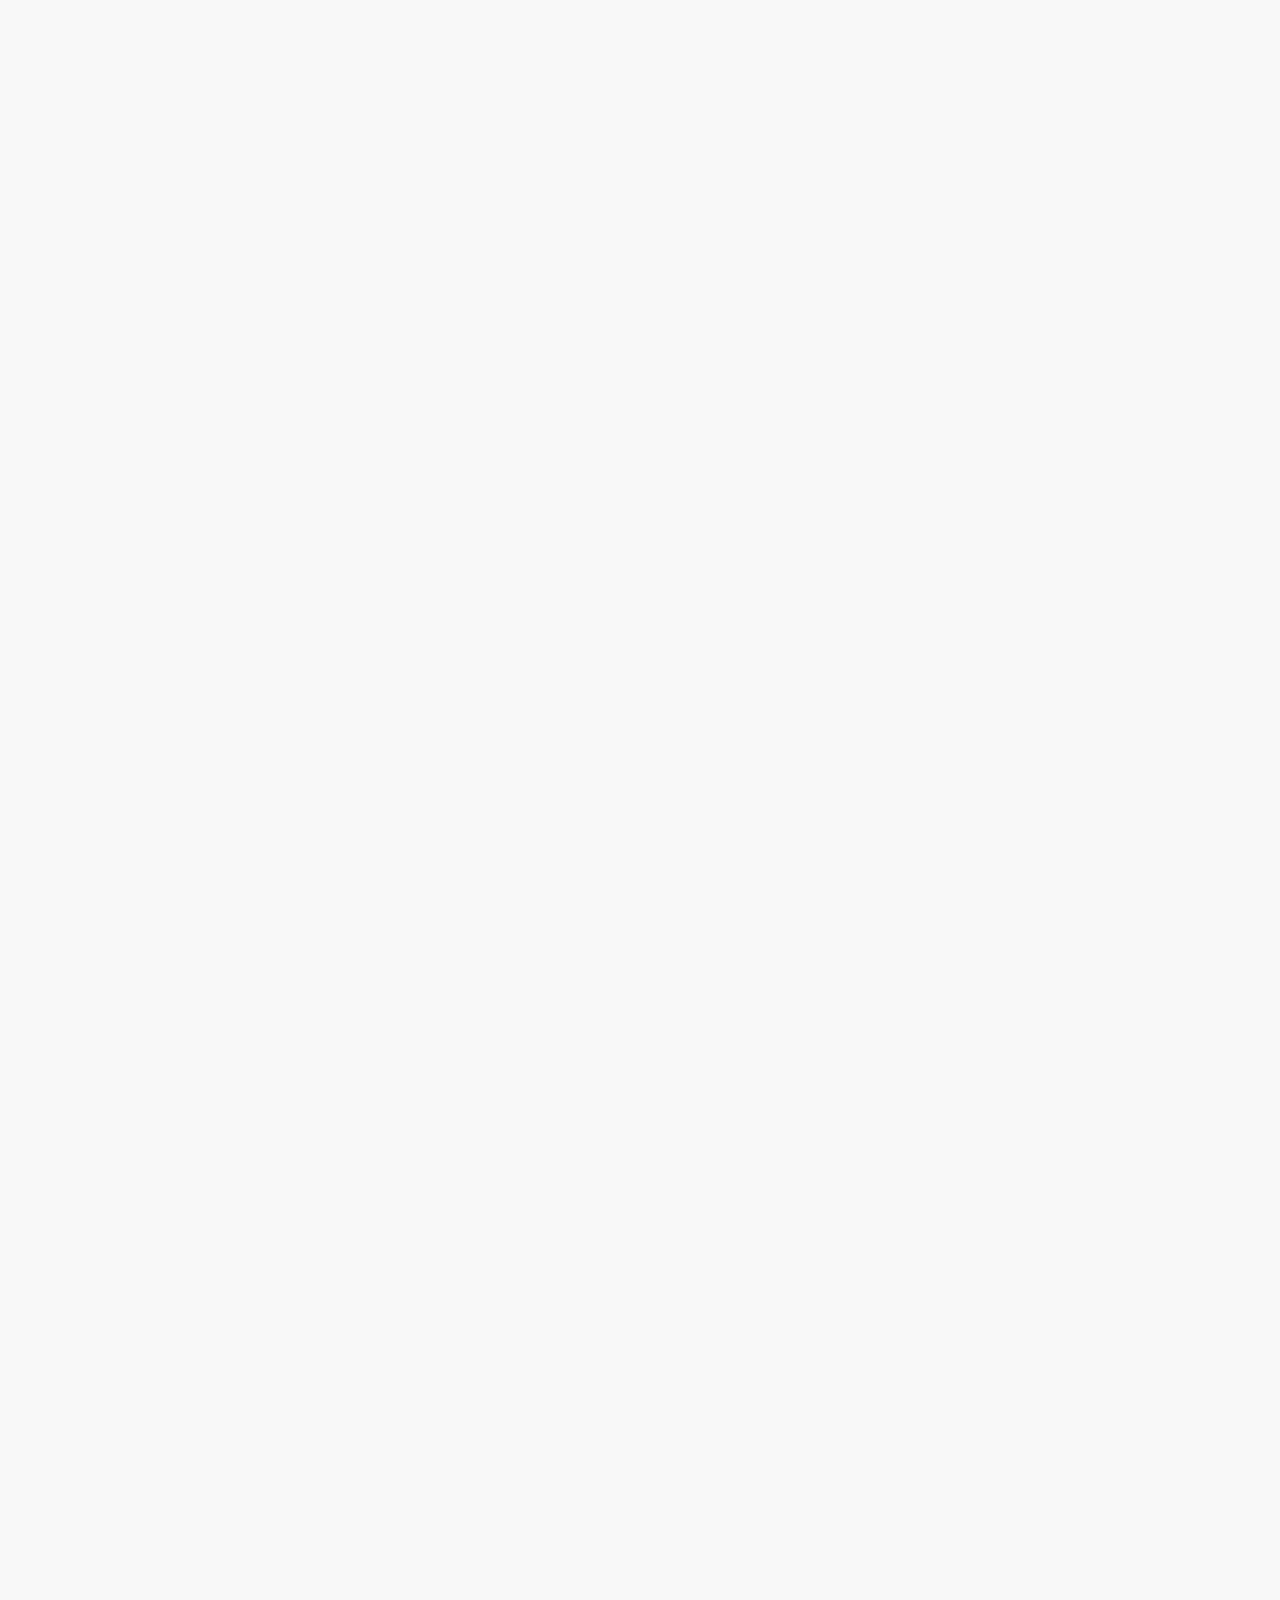
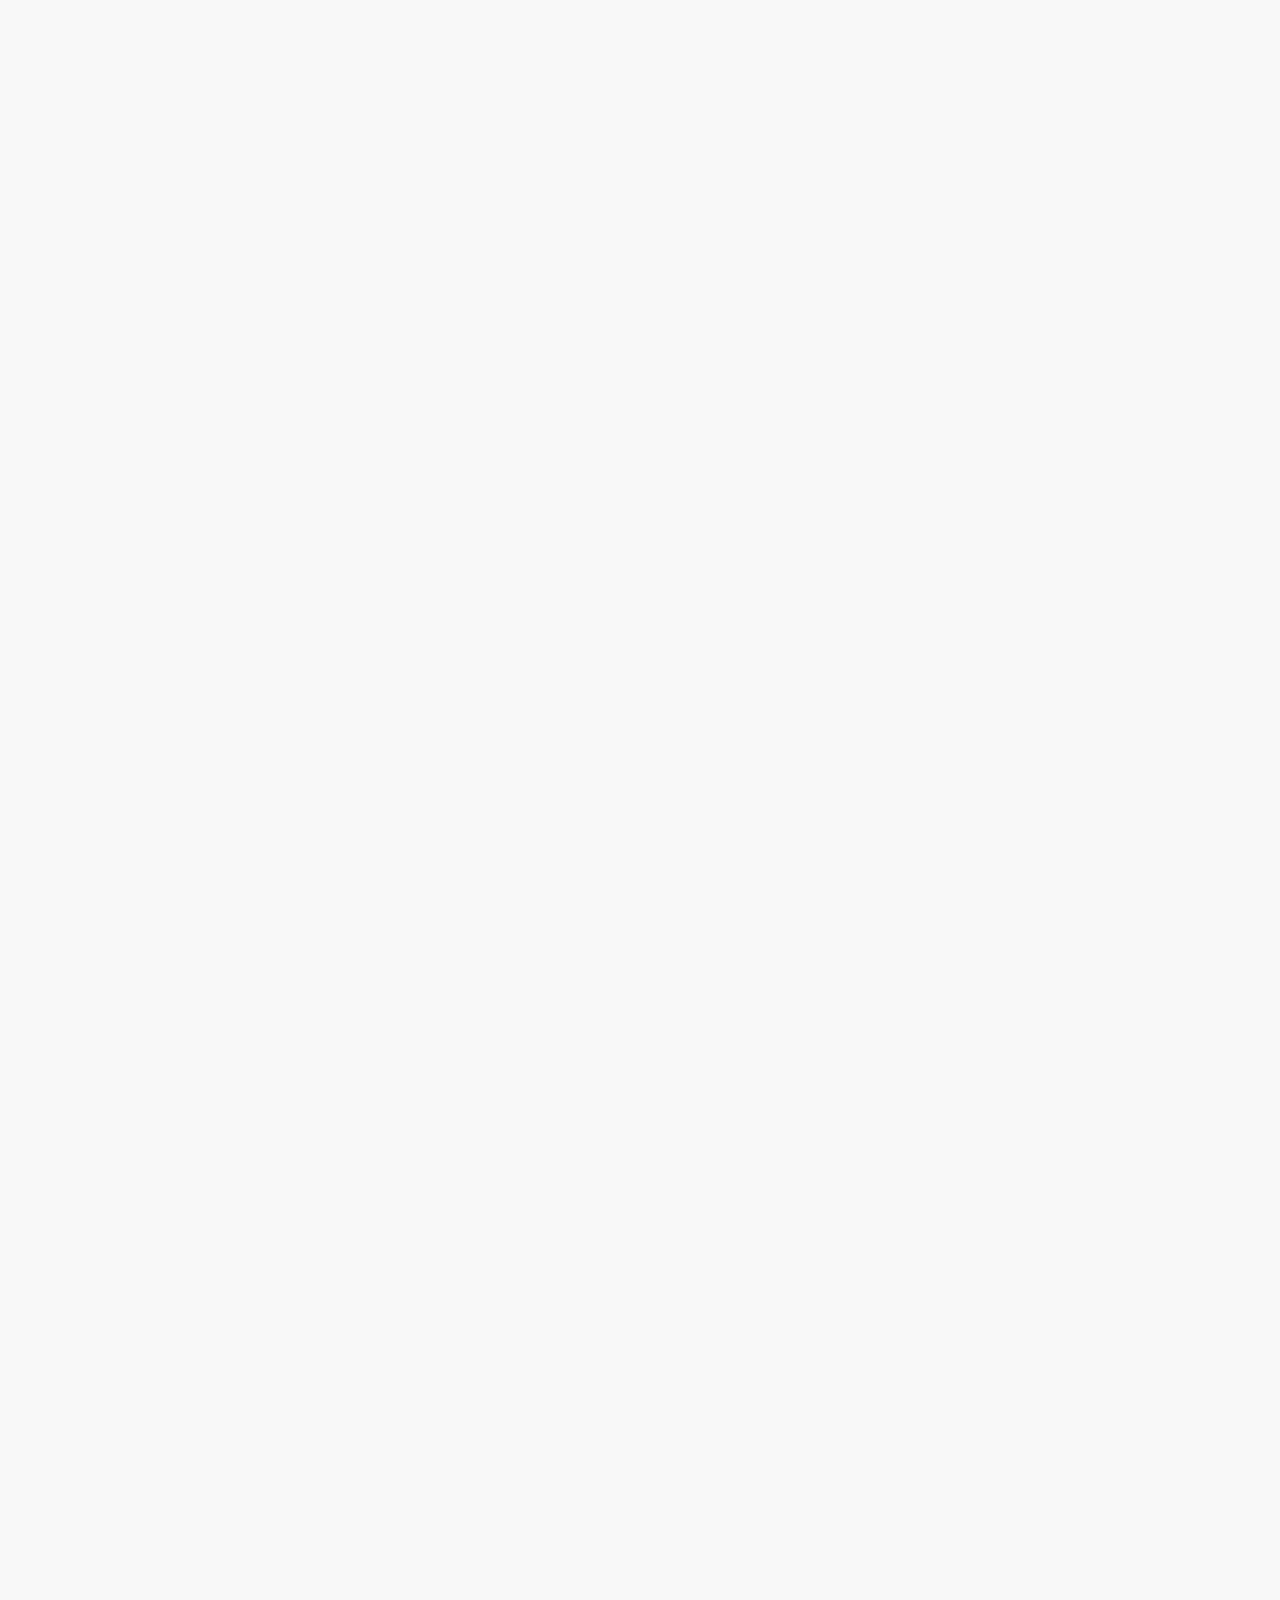
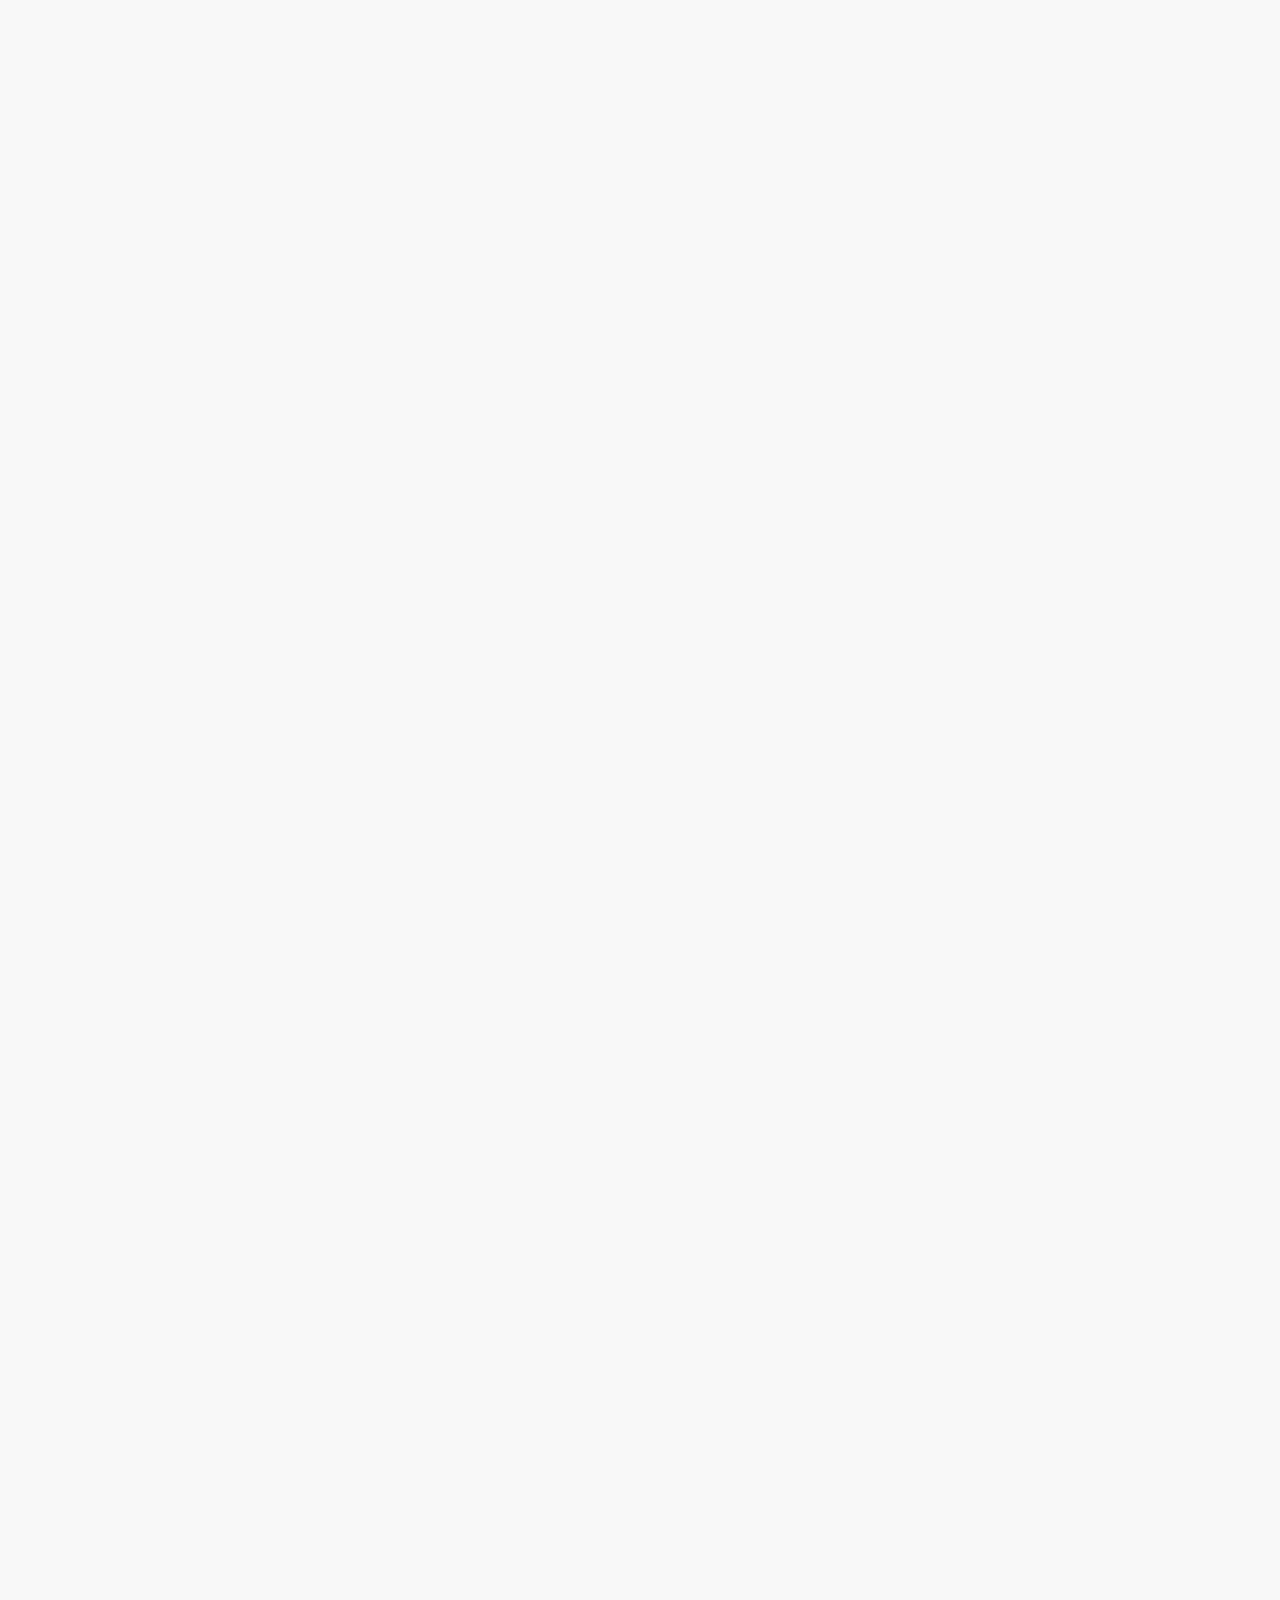
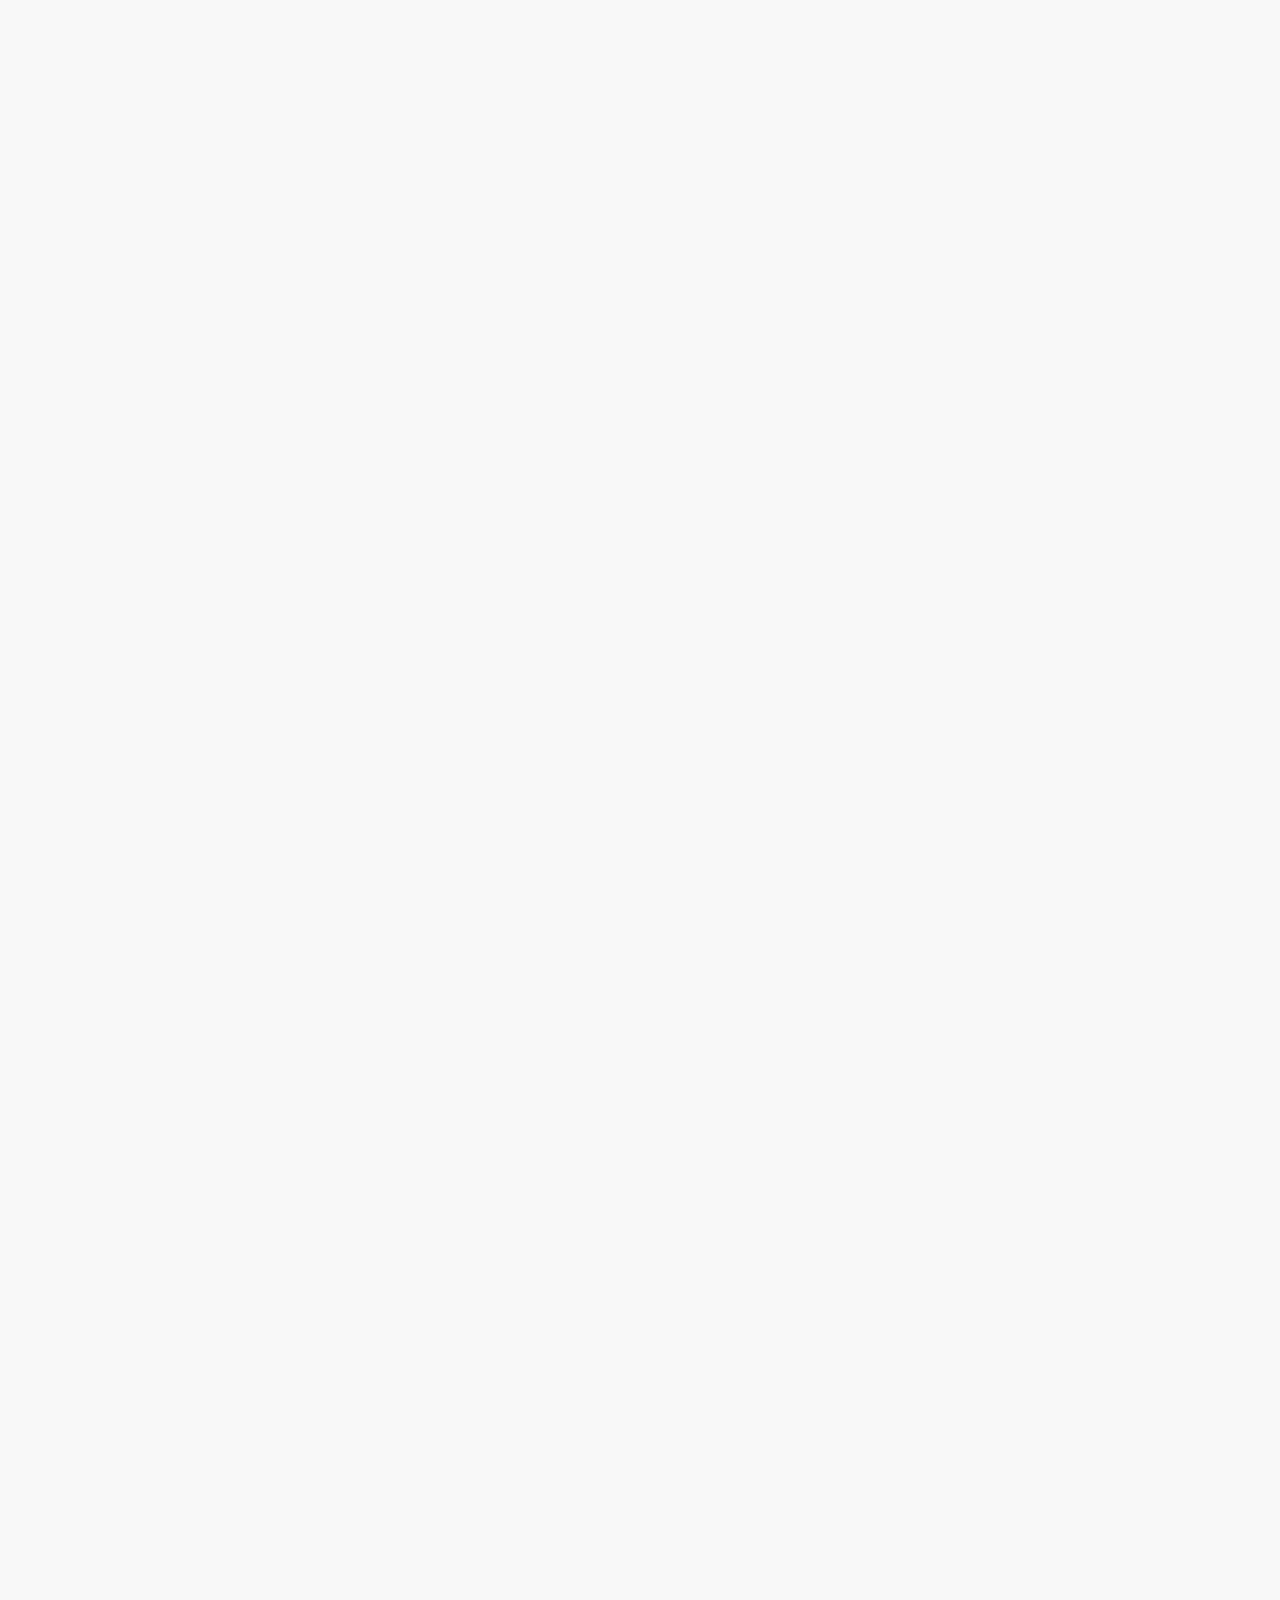
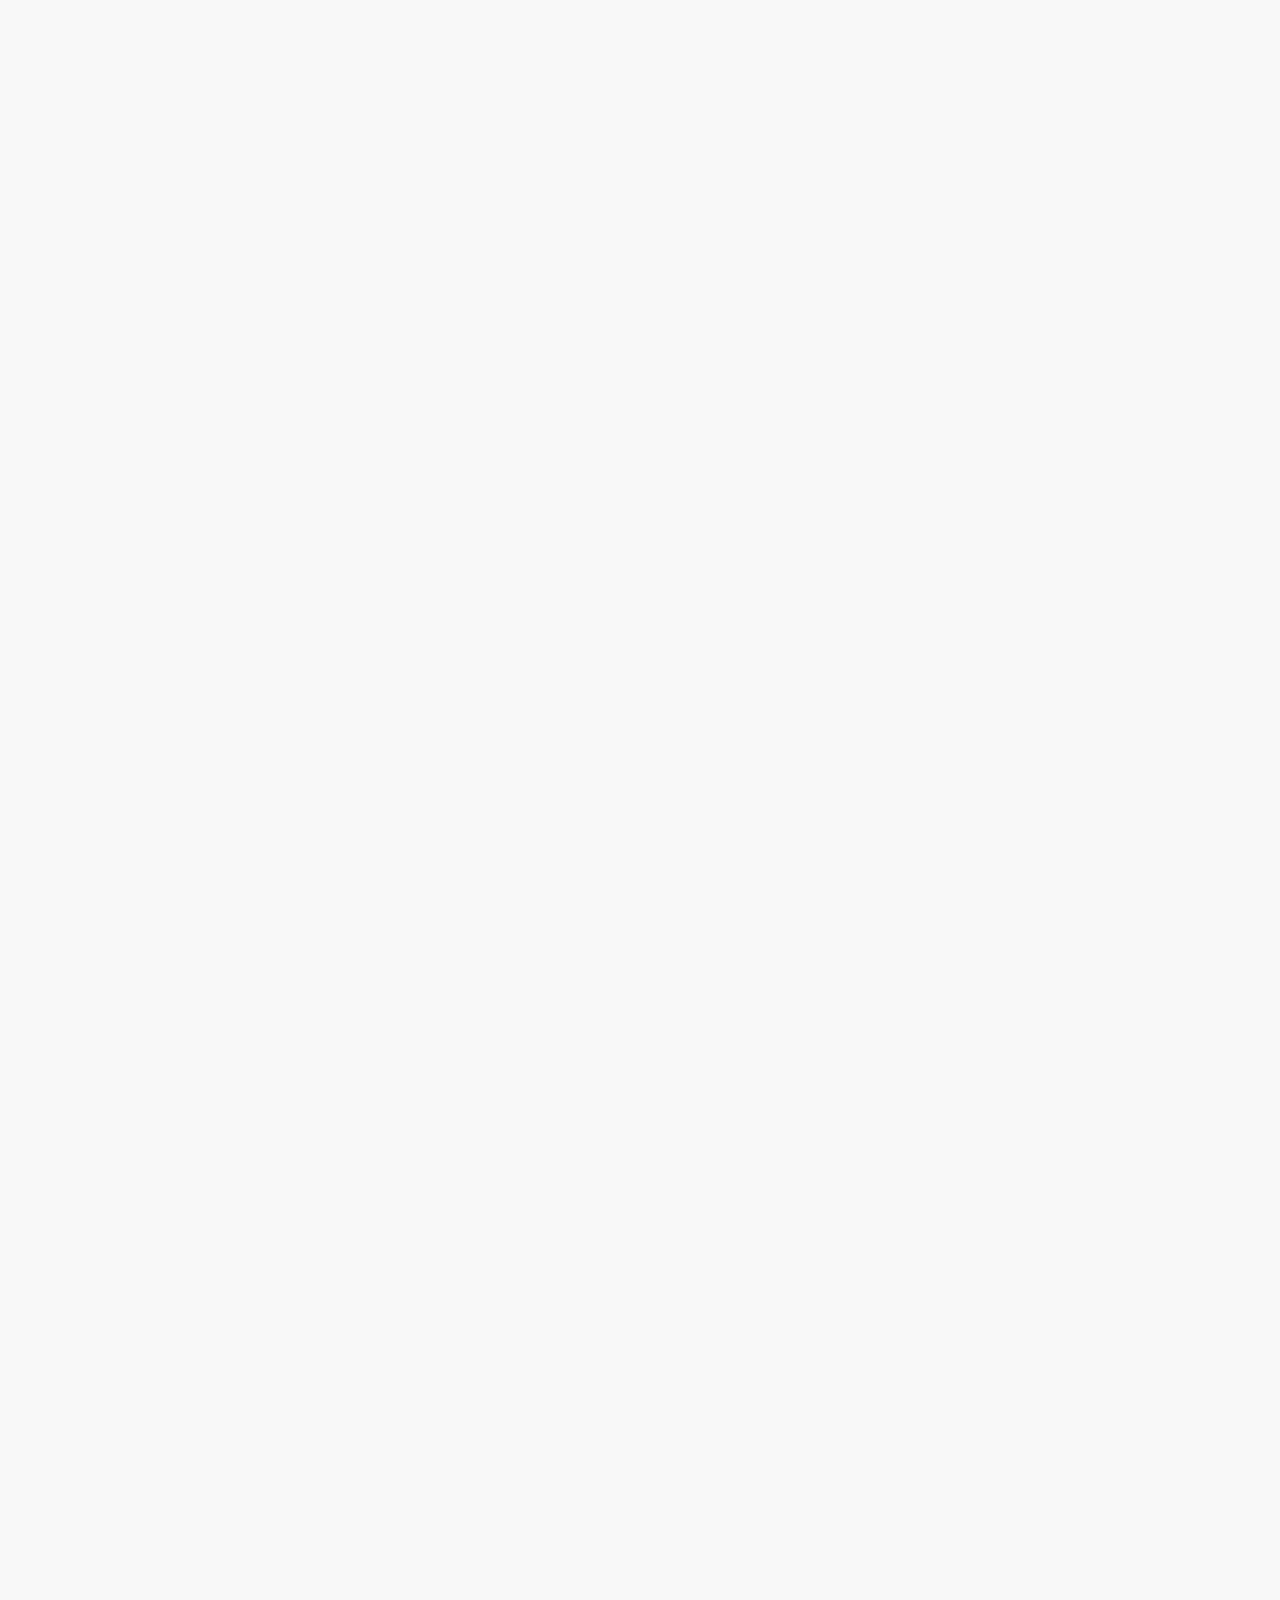
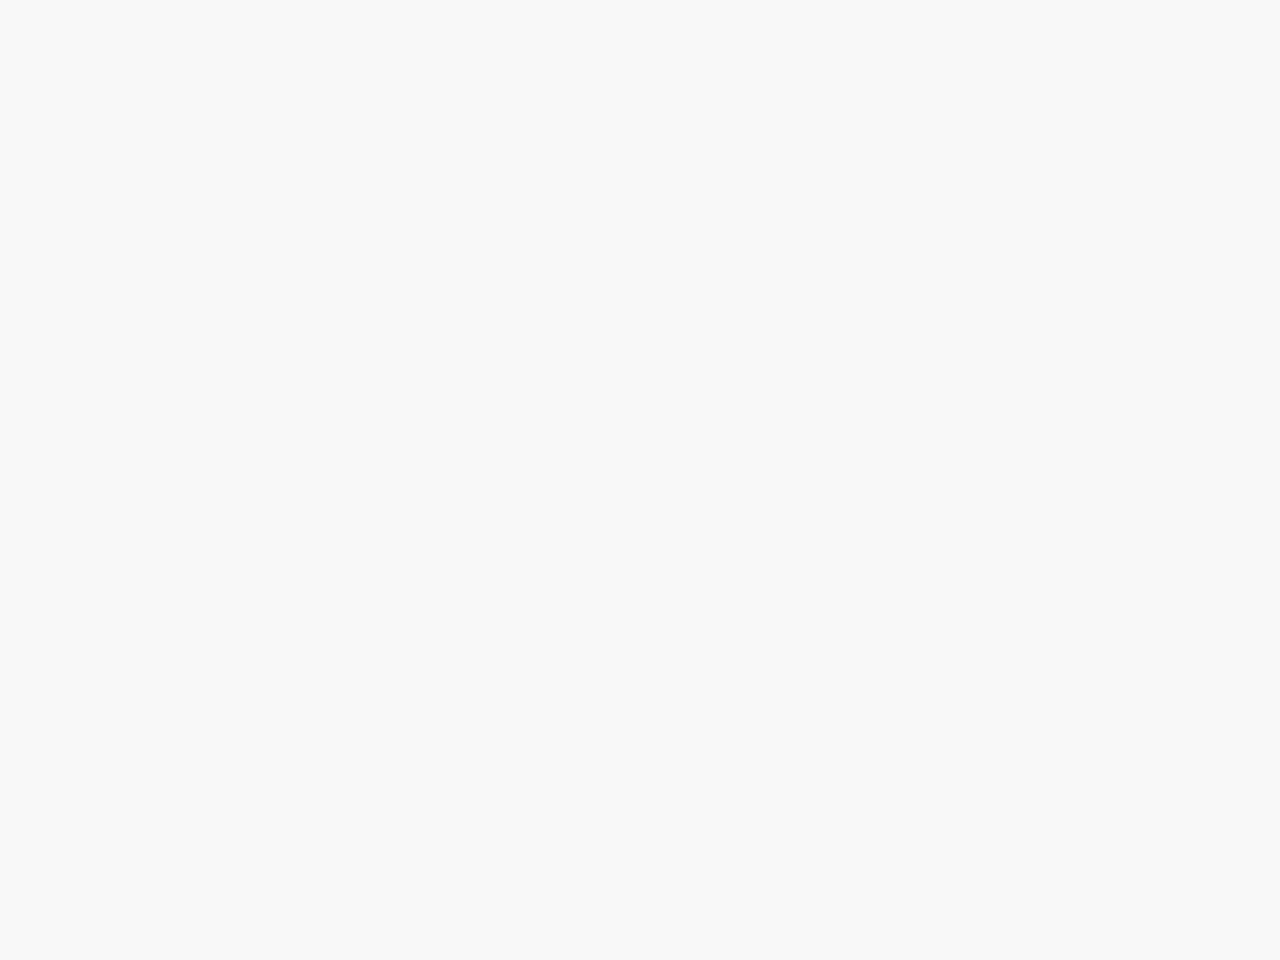
==== commit 68d4fd71: "Update altromercato.html" ====
--- a/projects/altromercato.html
+++ b/projects/altromercato.html
@@ -127,9 +127,9 @@
       
       <!--      SCRIPTS      -->
     <script src="https://ajax.googleapis.com/ajax/libs/jquery/3.6.0/jquery.min.js"></script>
-    <script type="text/javascript" src="../scripts/interactions.js"></script>
-    <script type="text/javascript" src="../scripts/colorManagement.js"></script>
-    <script type="text/javascript" src="../scripts/jInvertScroll/jquery.jInvertScroll.js"></script>
+    <script type="text/javascript" src="../../scripts/interactions.js"></script>
+    <script type="text/javascript" src="../../scripts/colorManagement.js"></script>
+    <script type="text/javascript" src="../../scripts/jInvertScroll/jquery.jInvertScroll.js"></script>
       
   </body>
 </html>
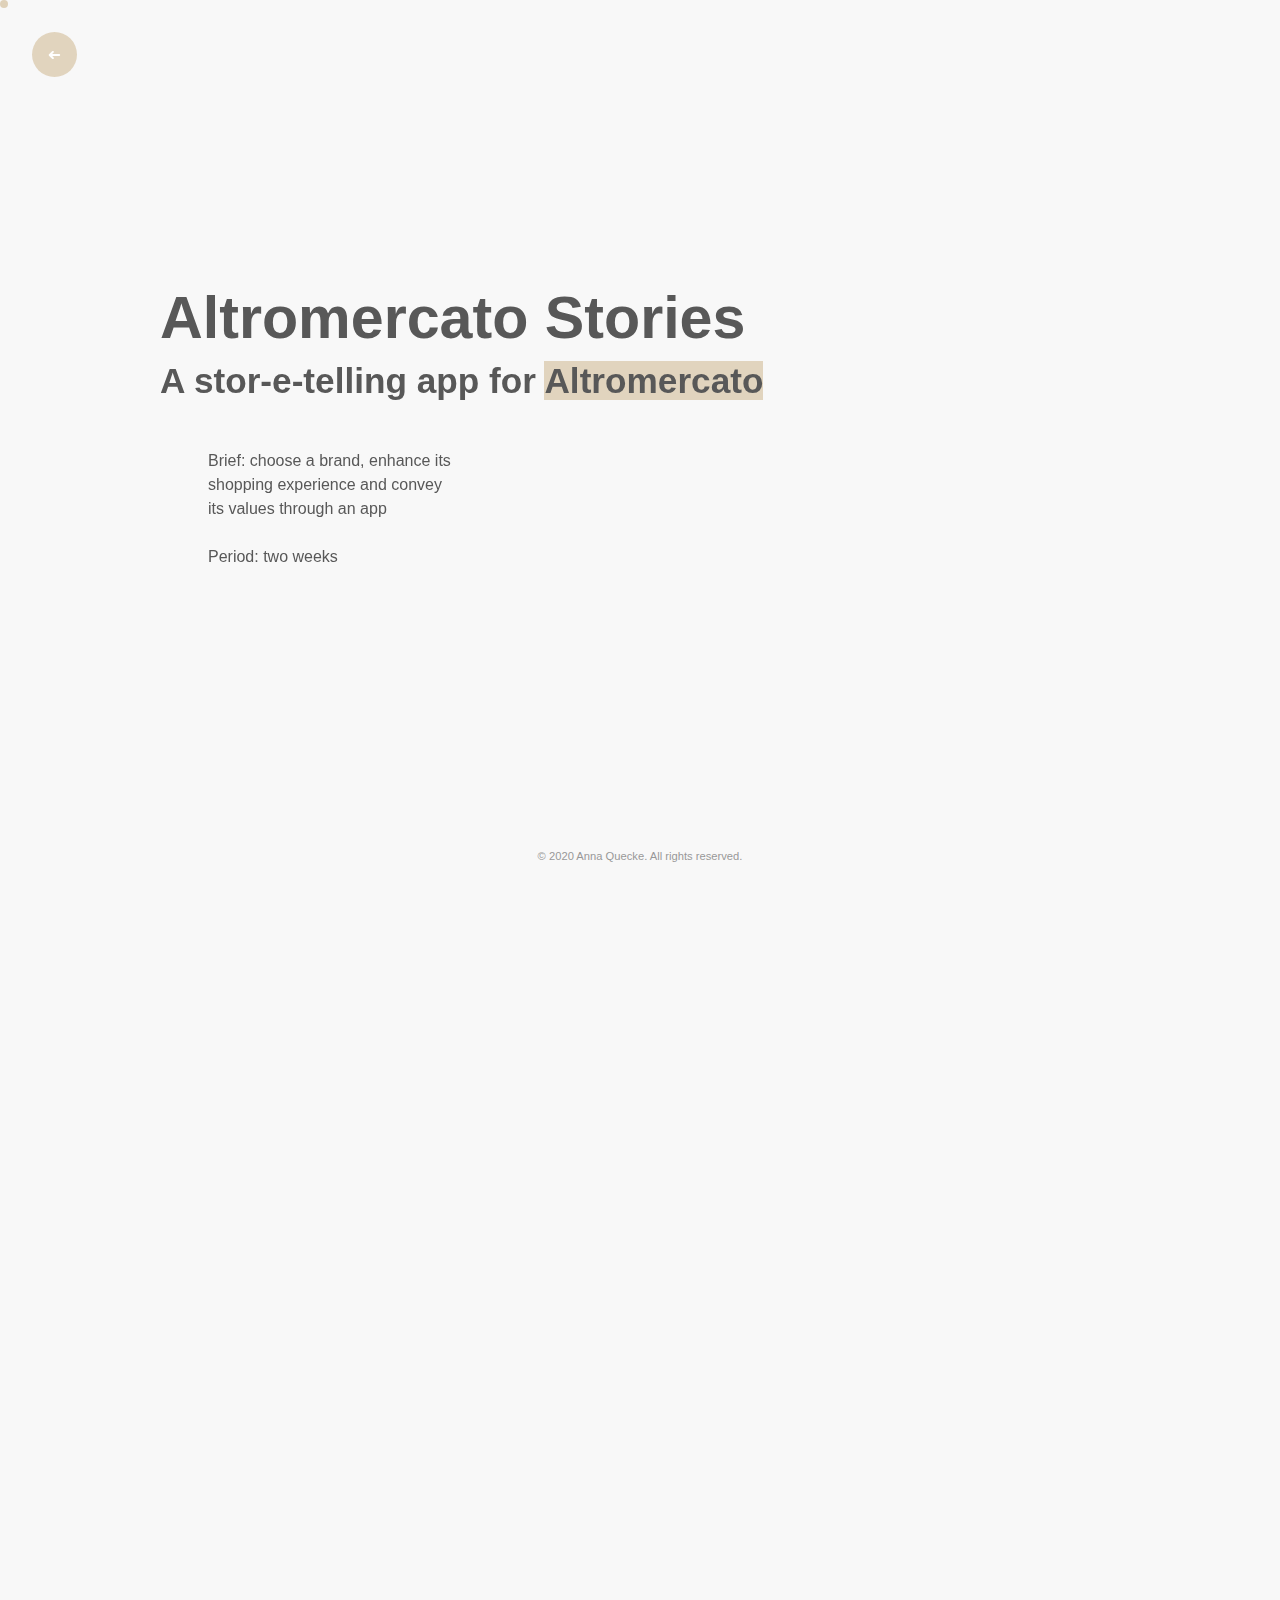
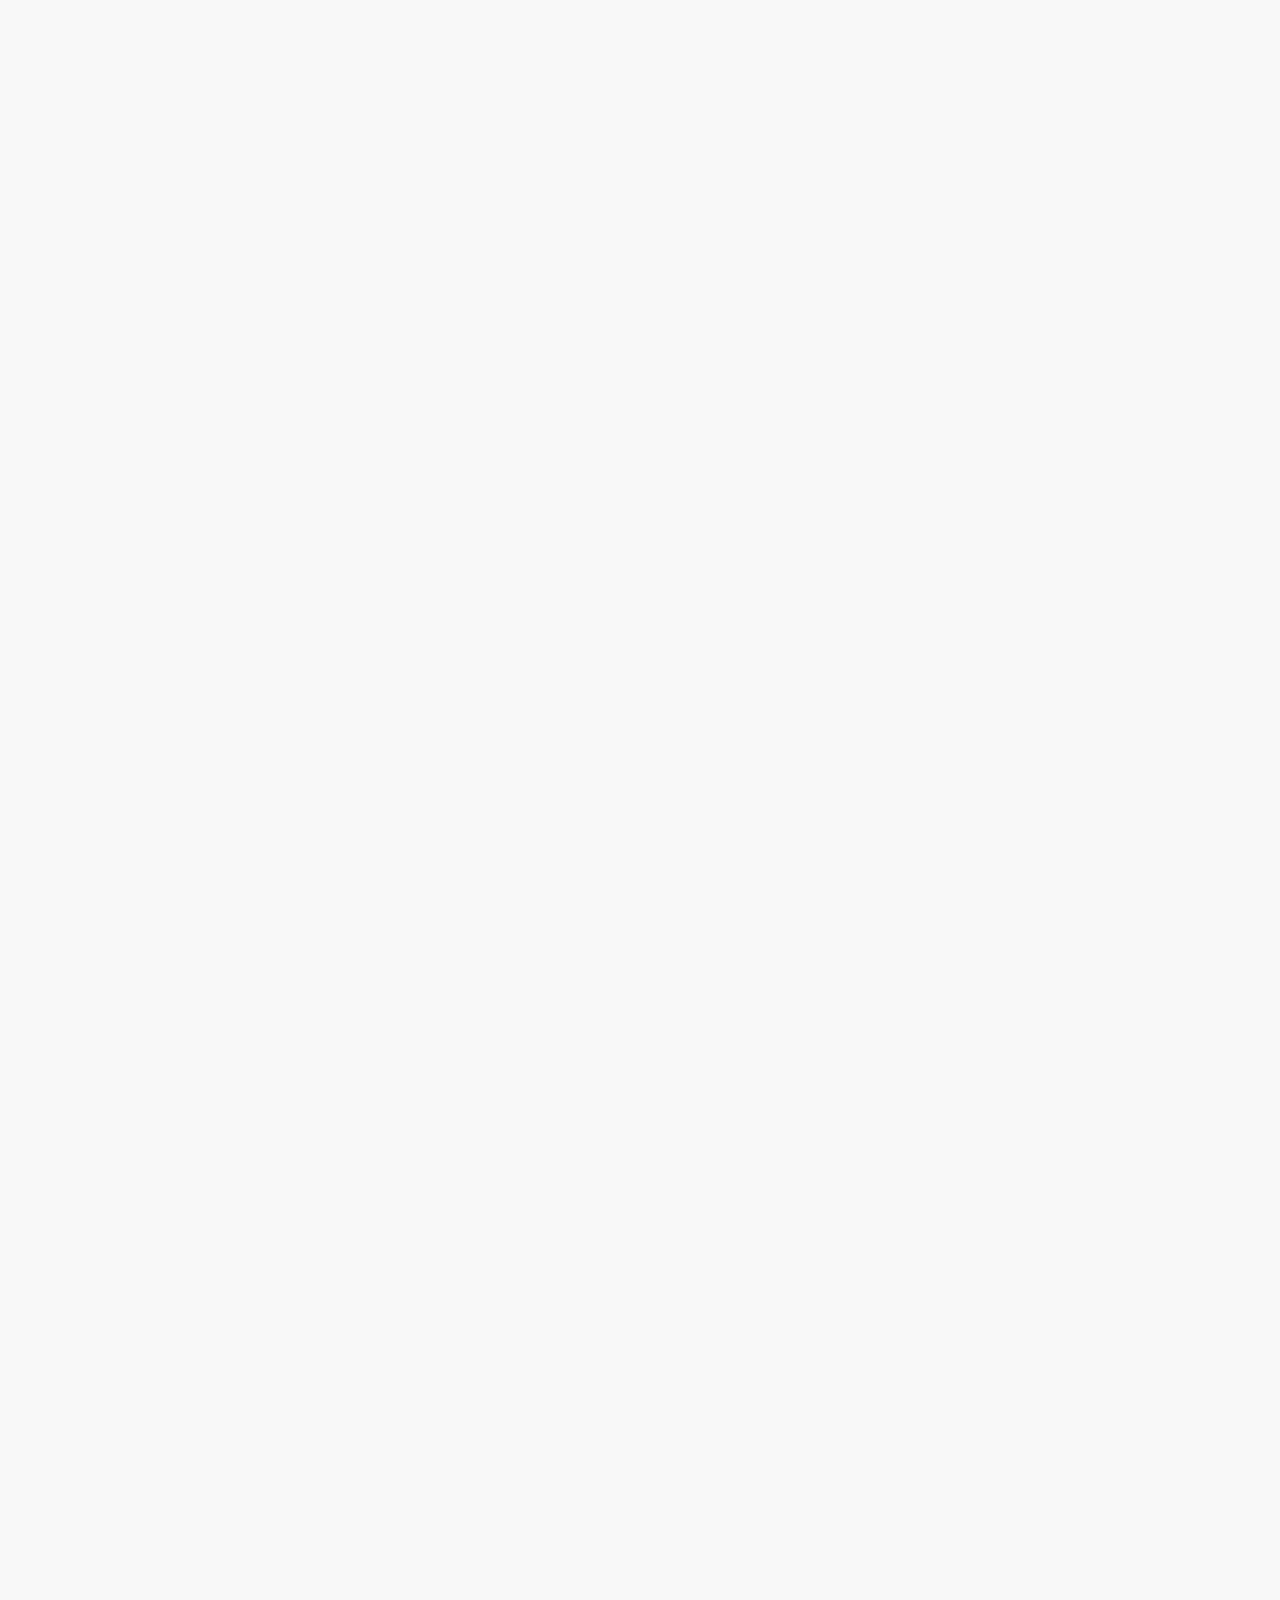
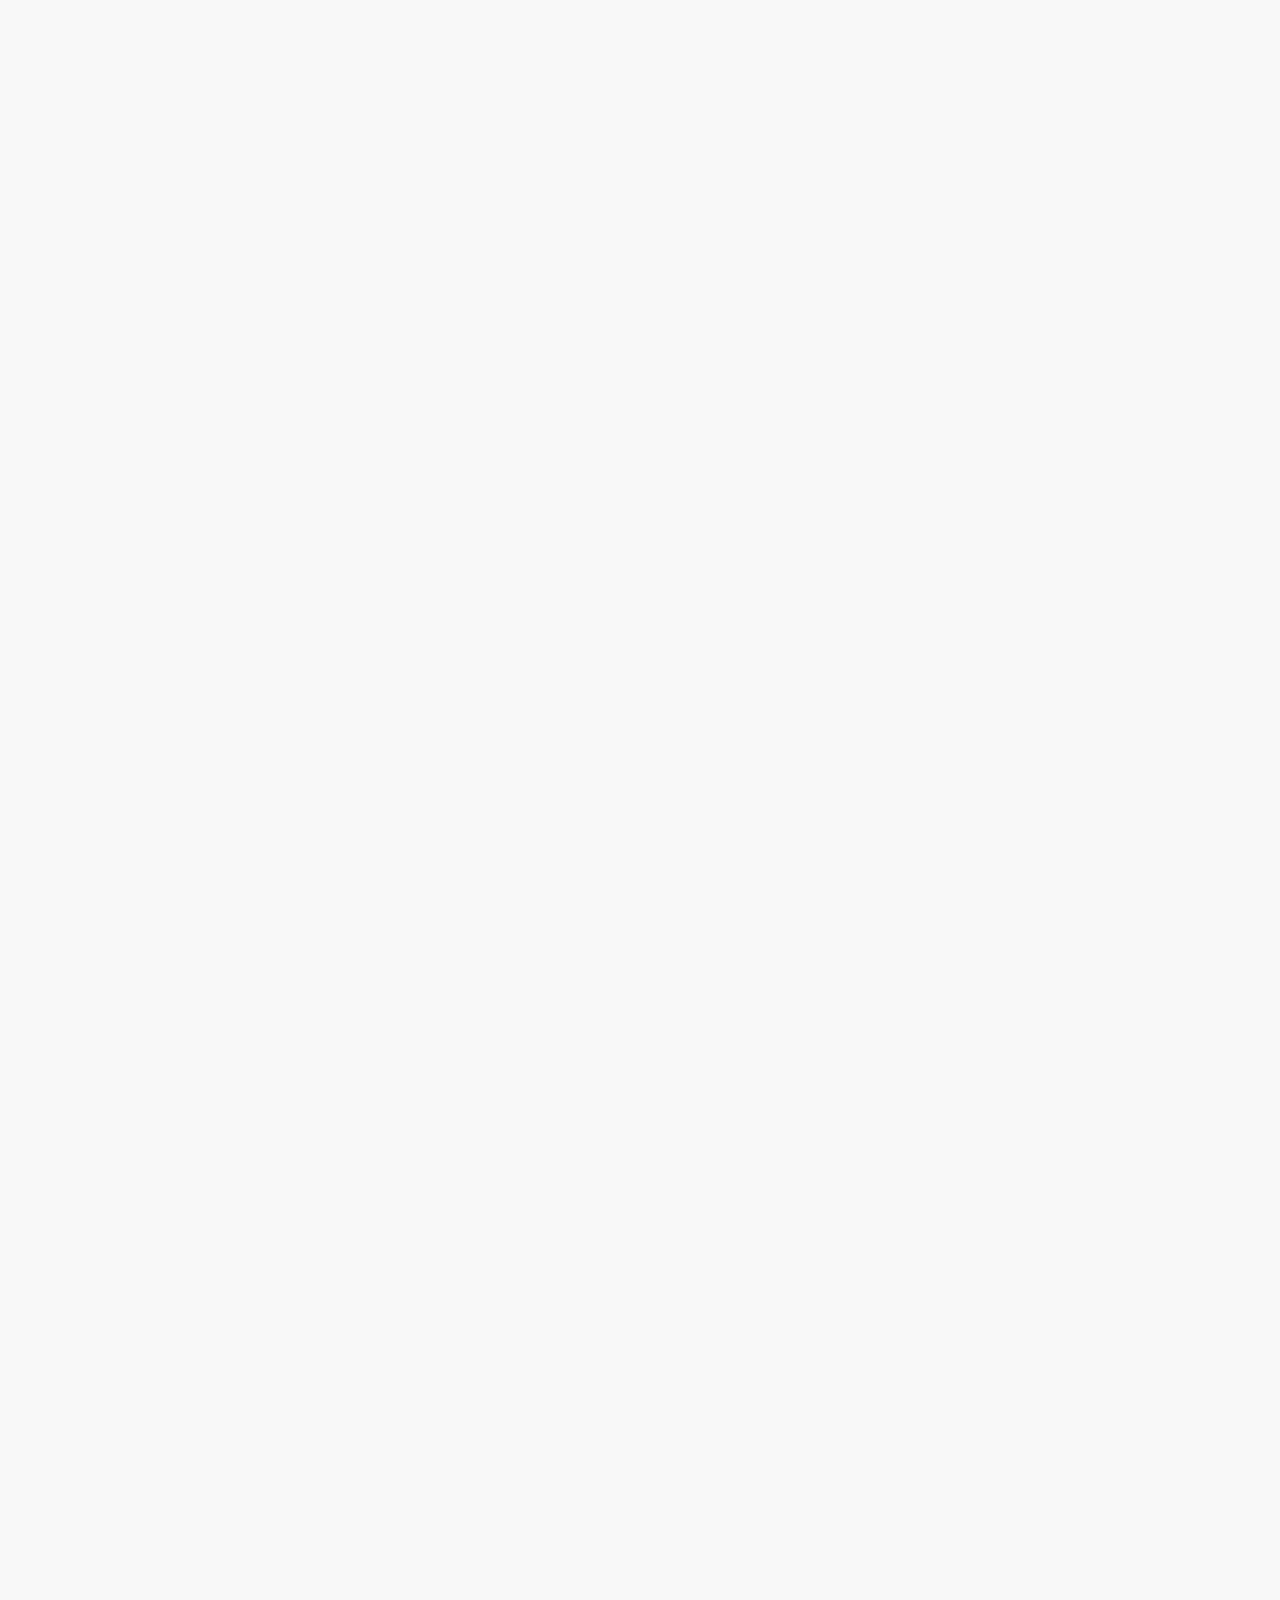
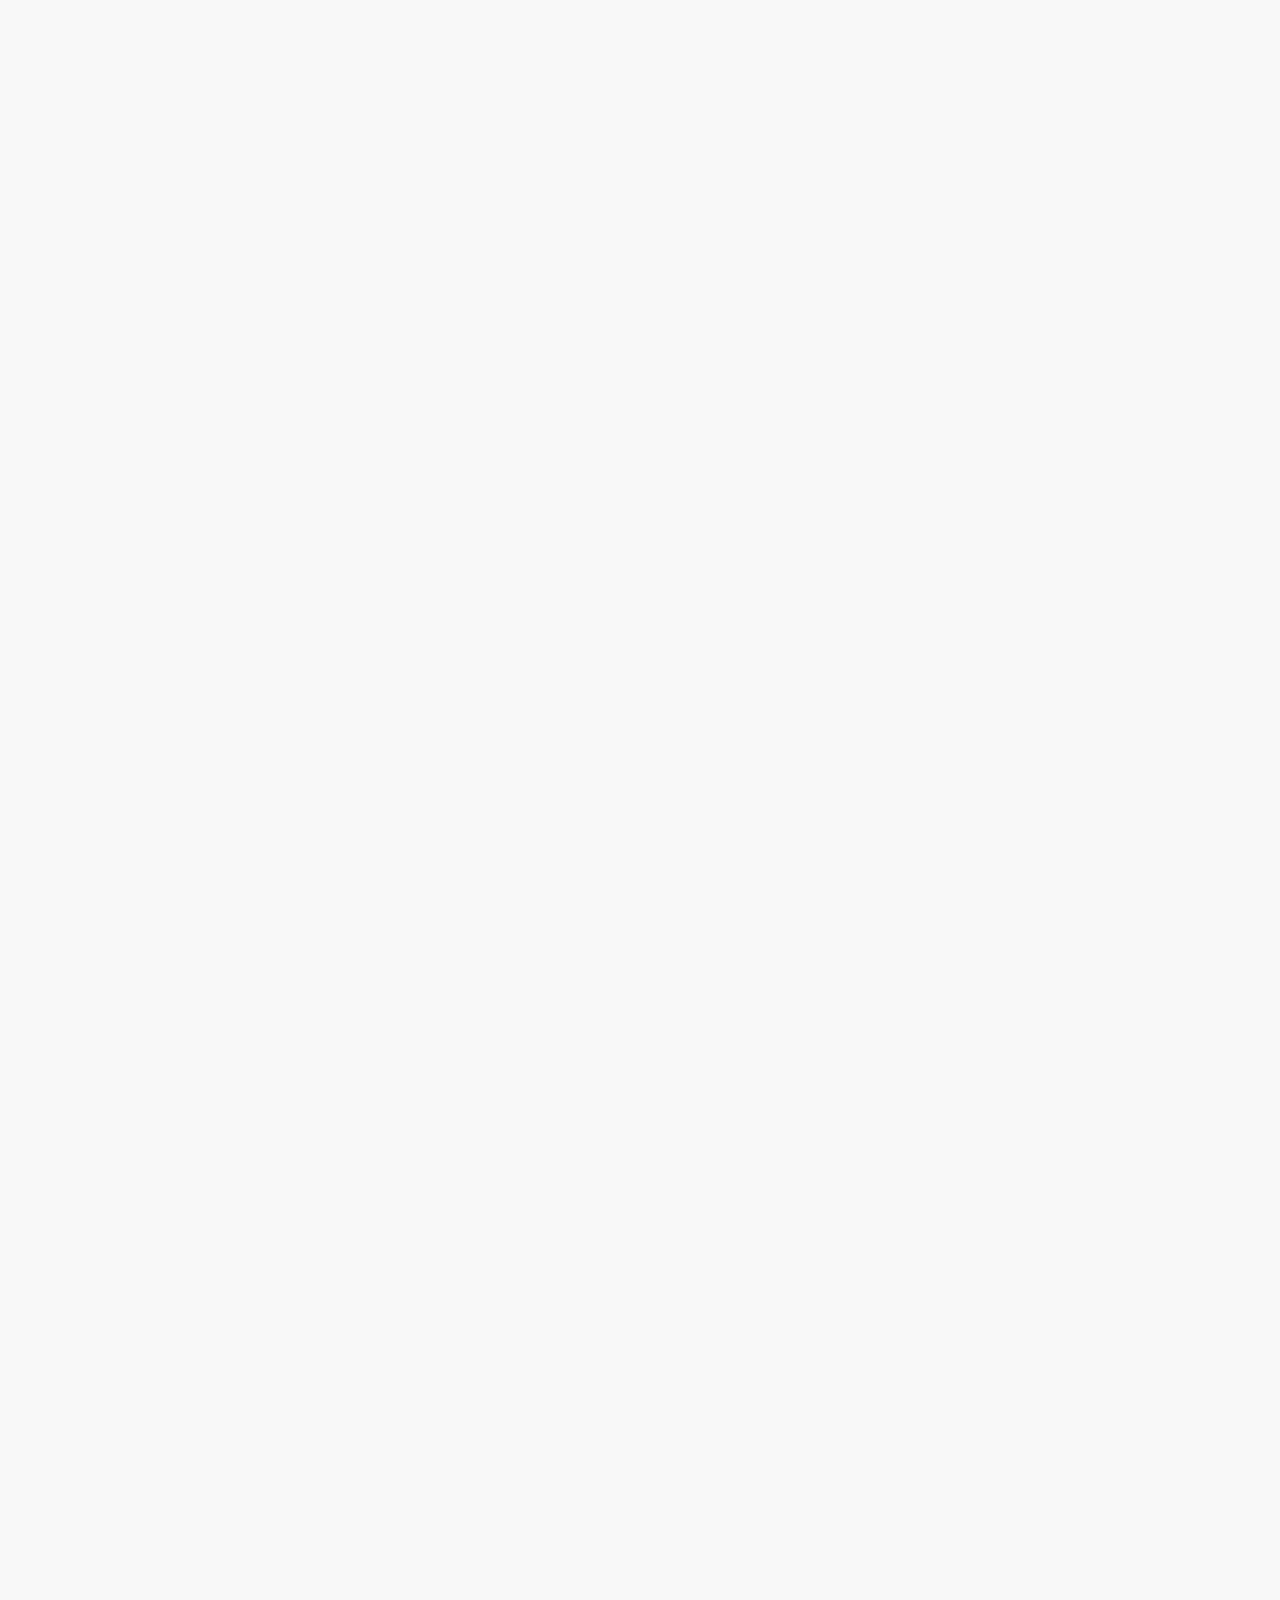
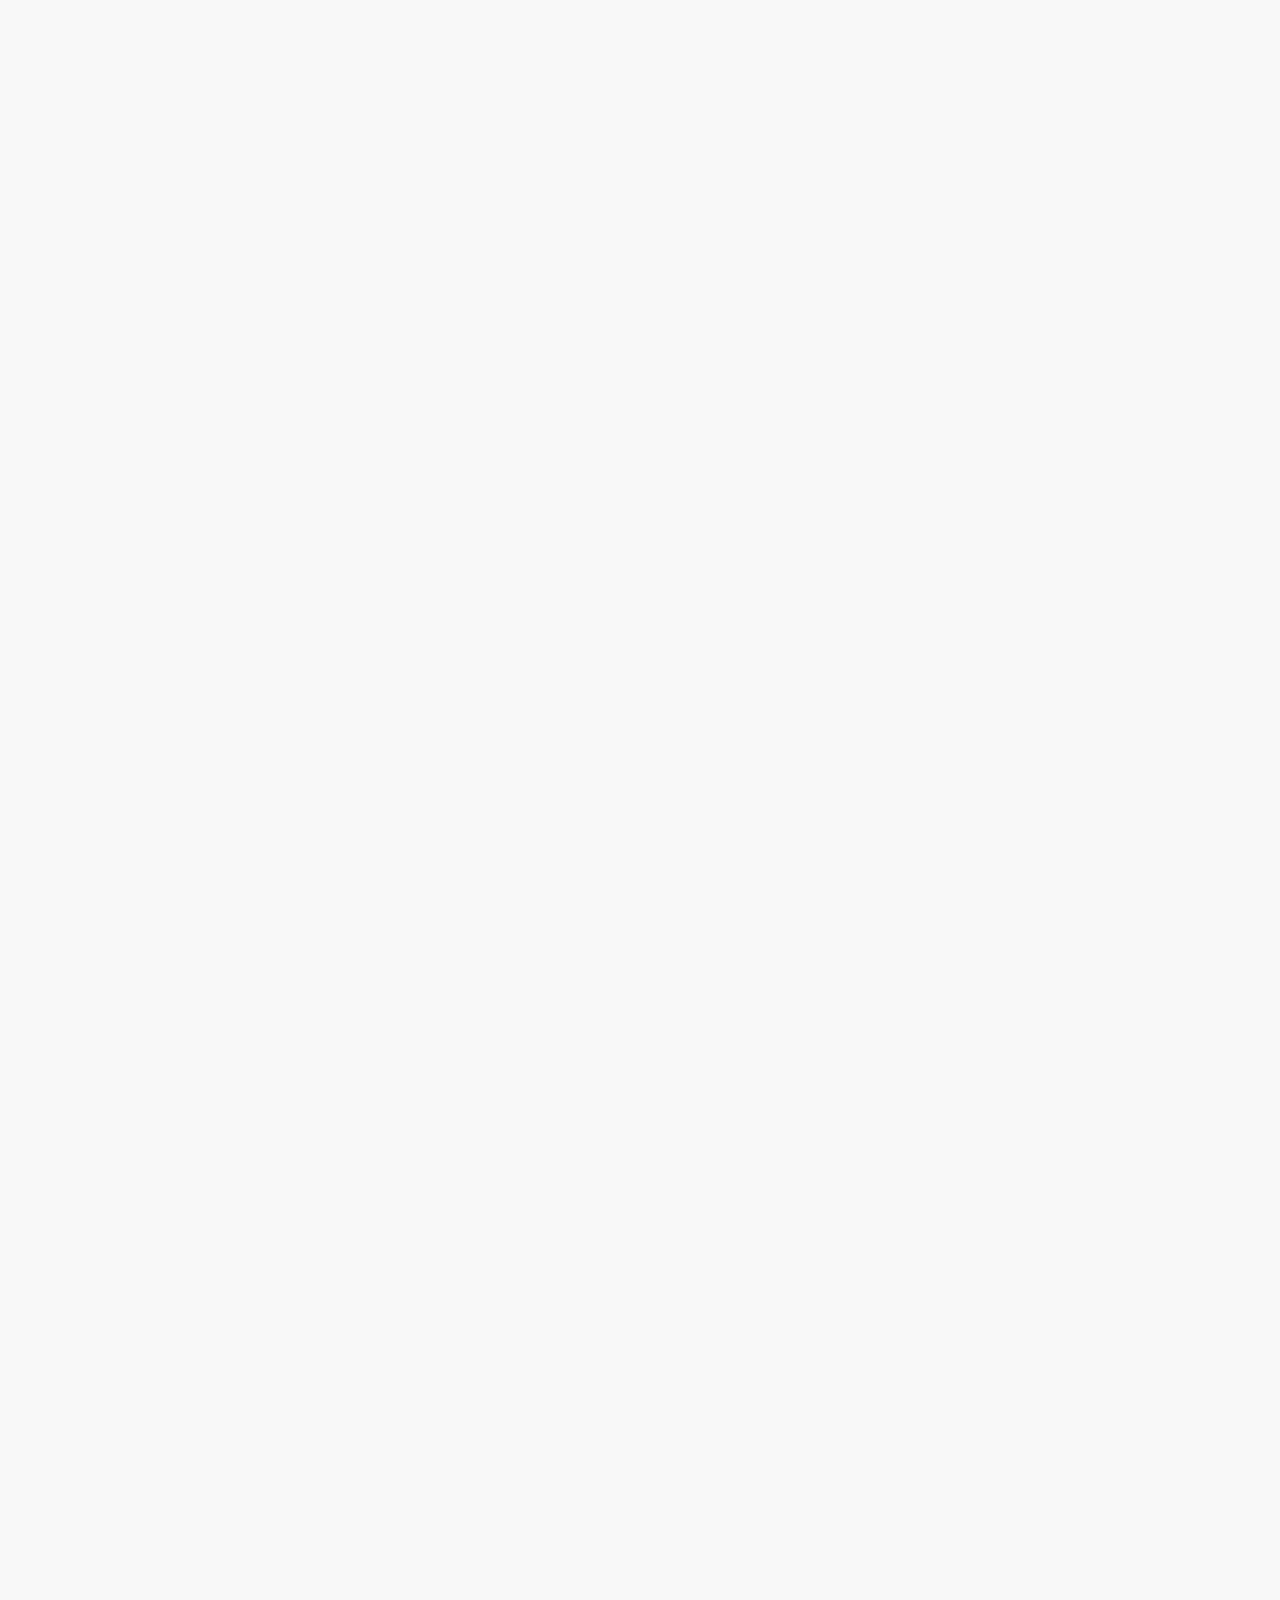
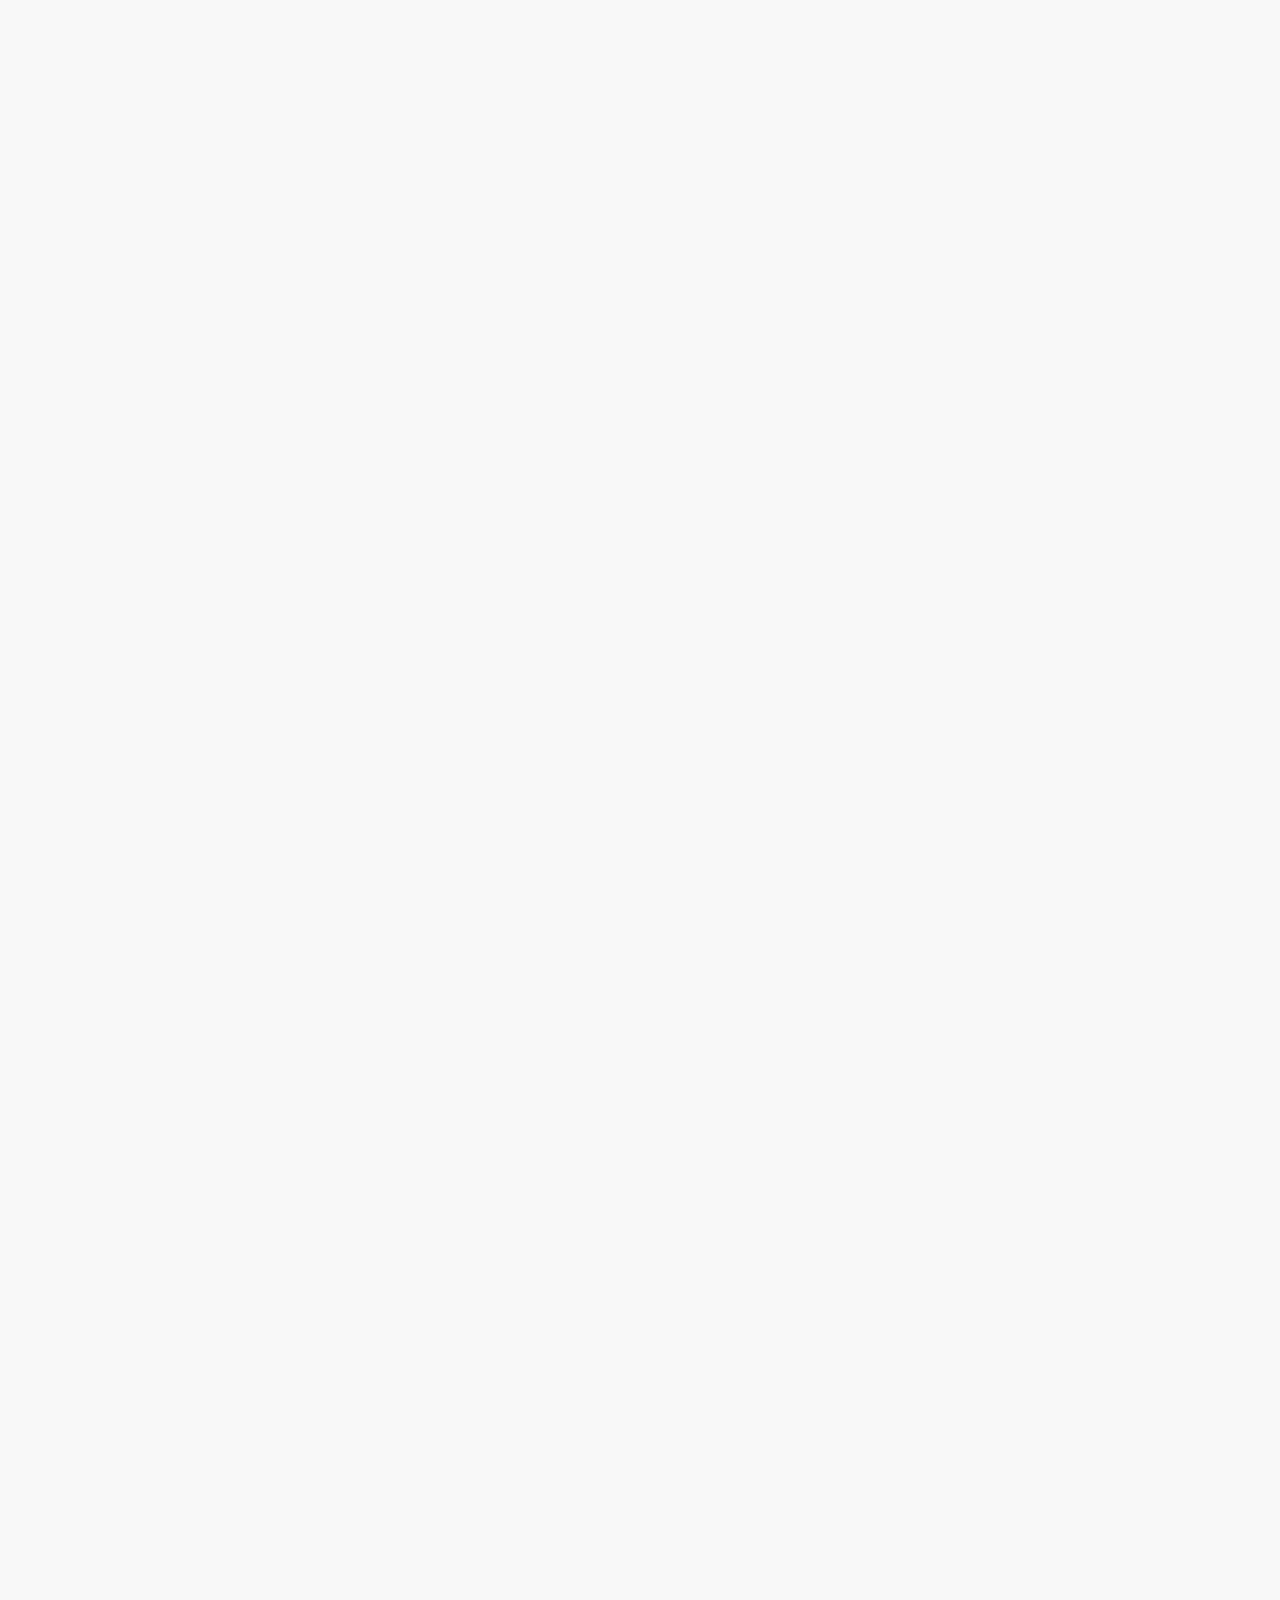
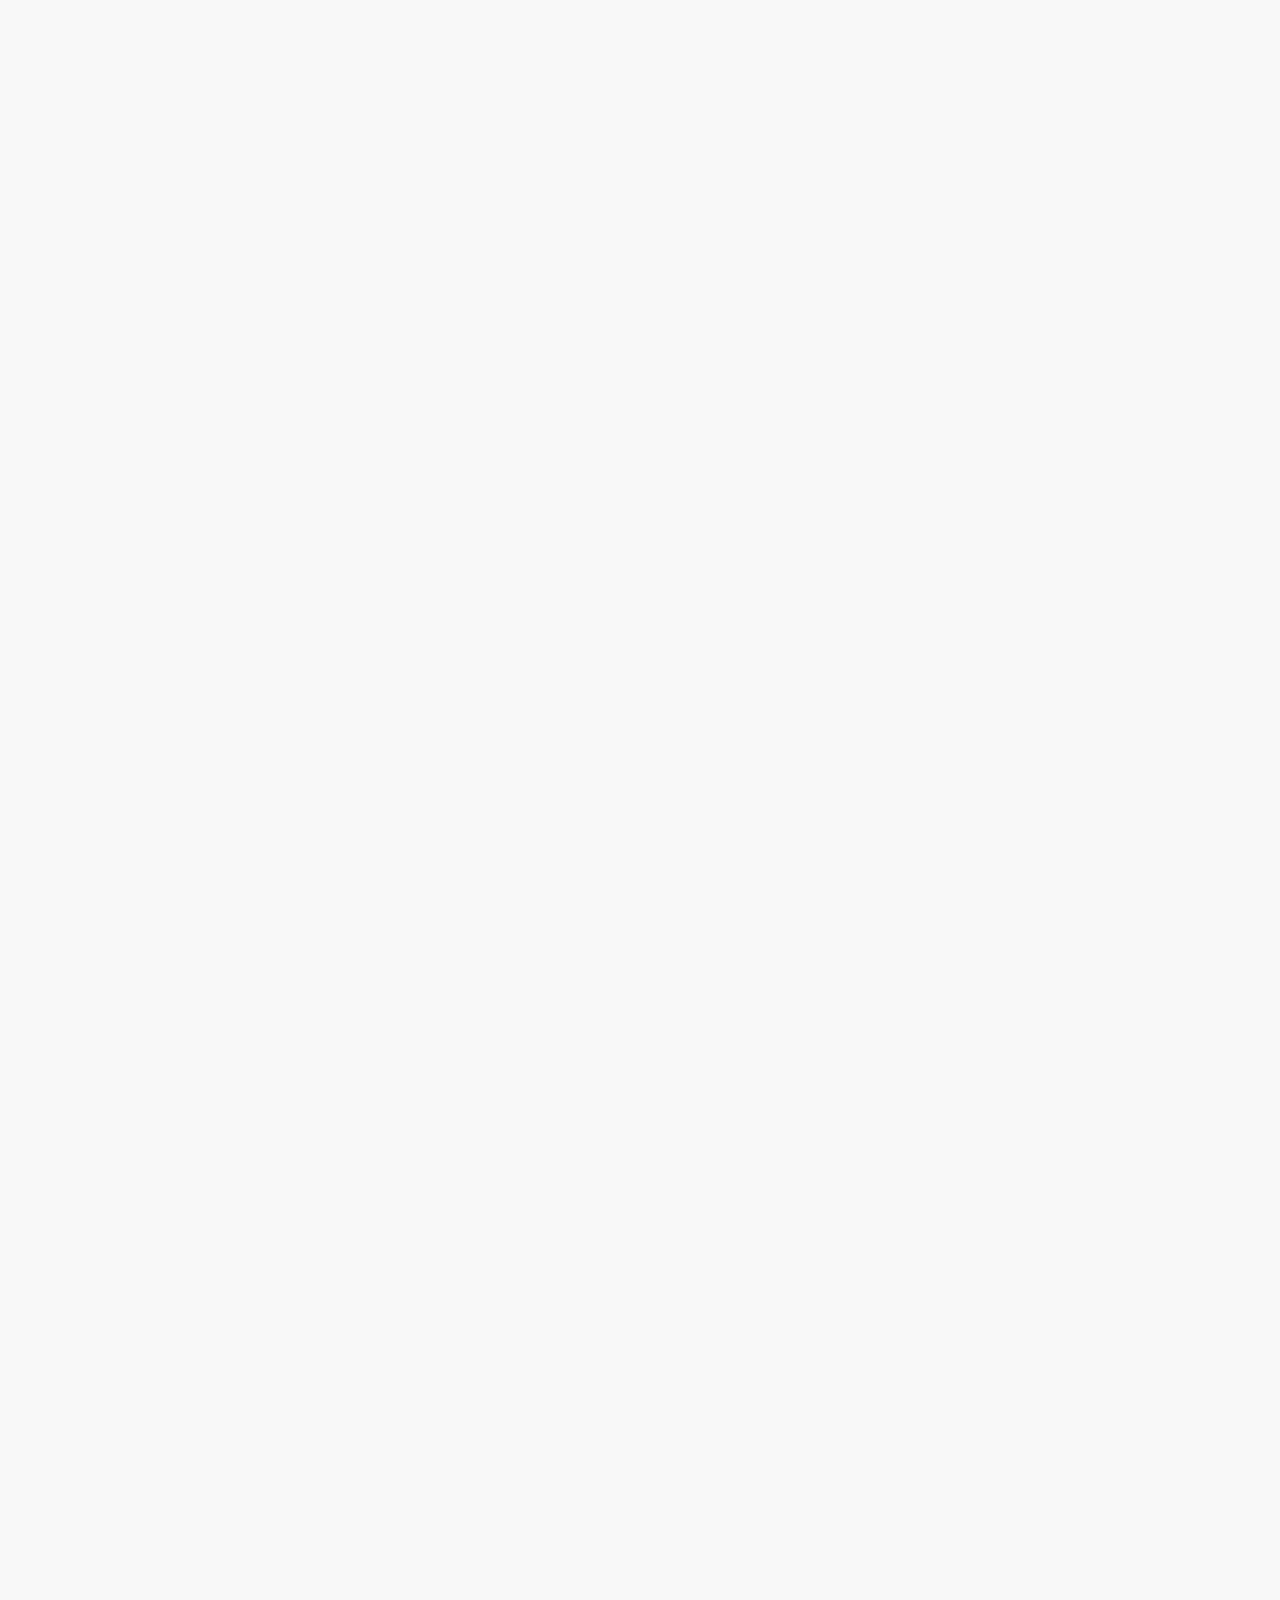
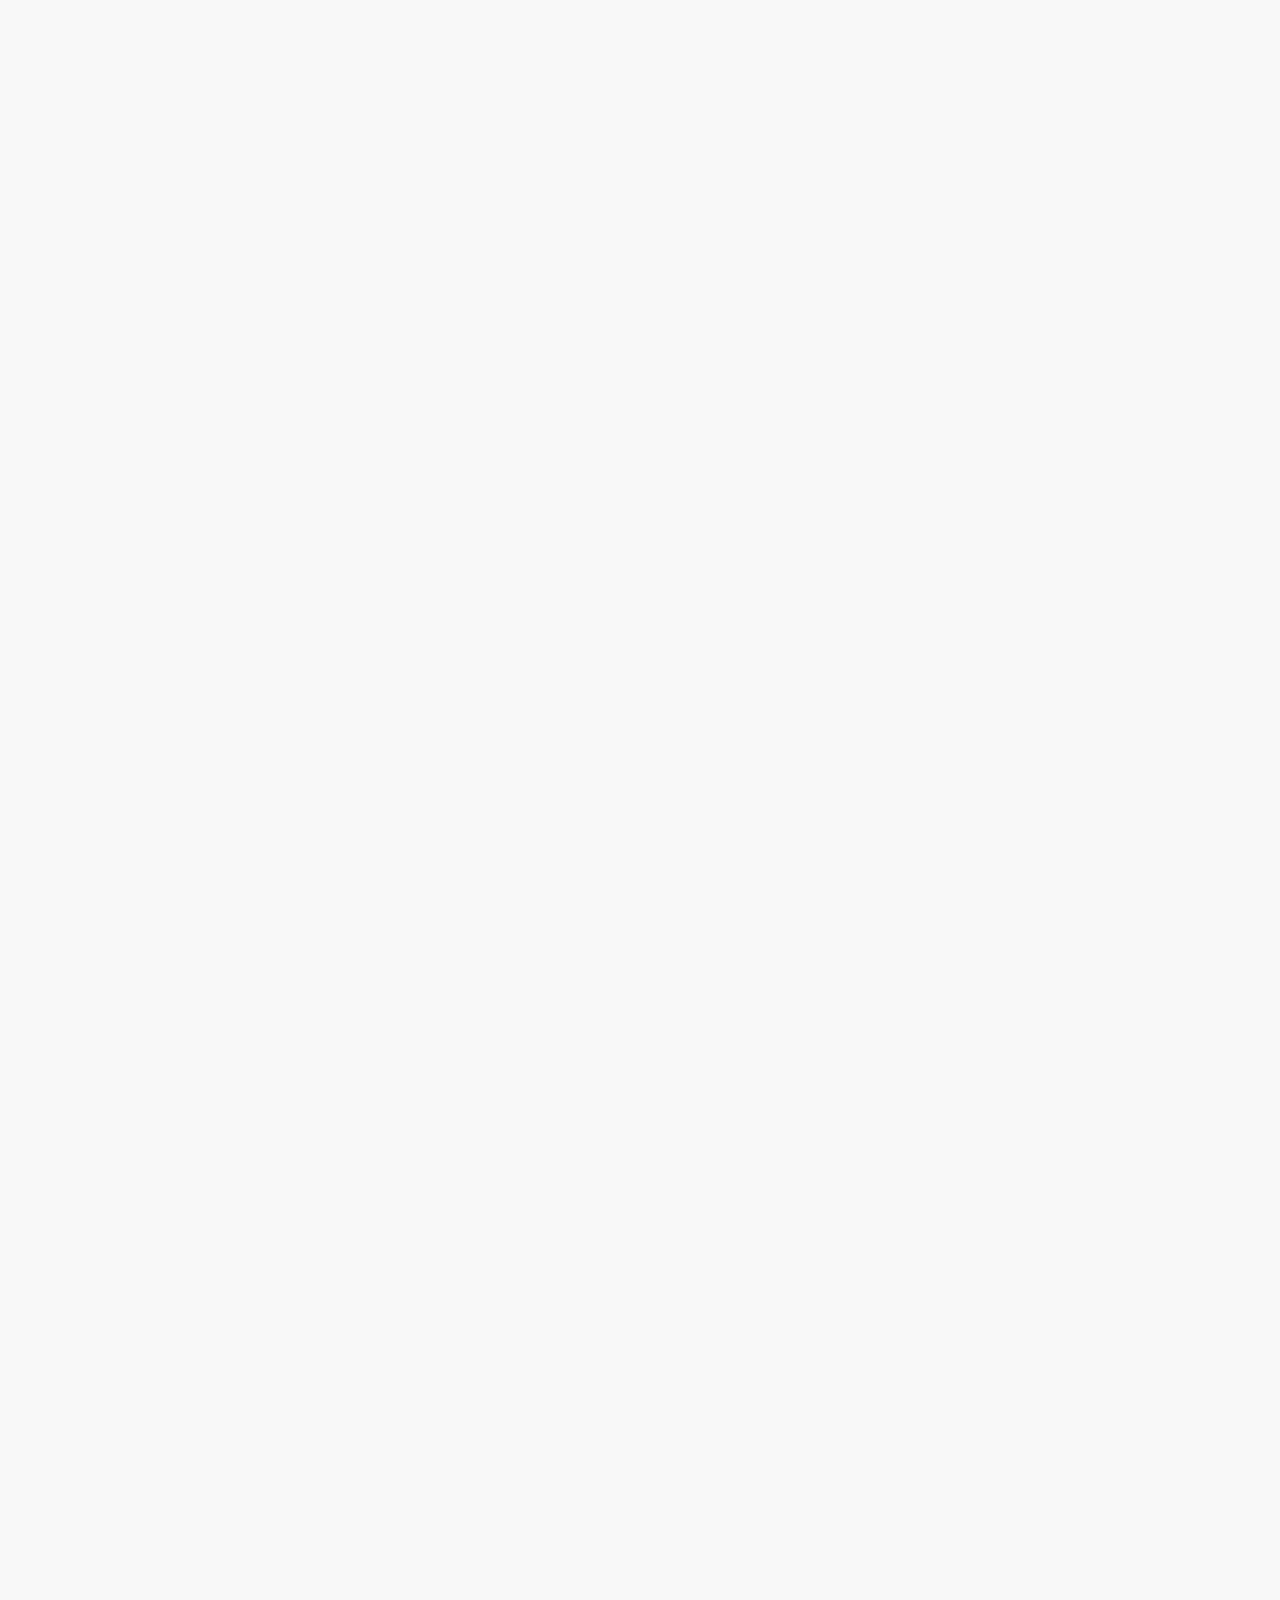
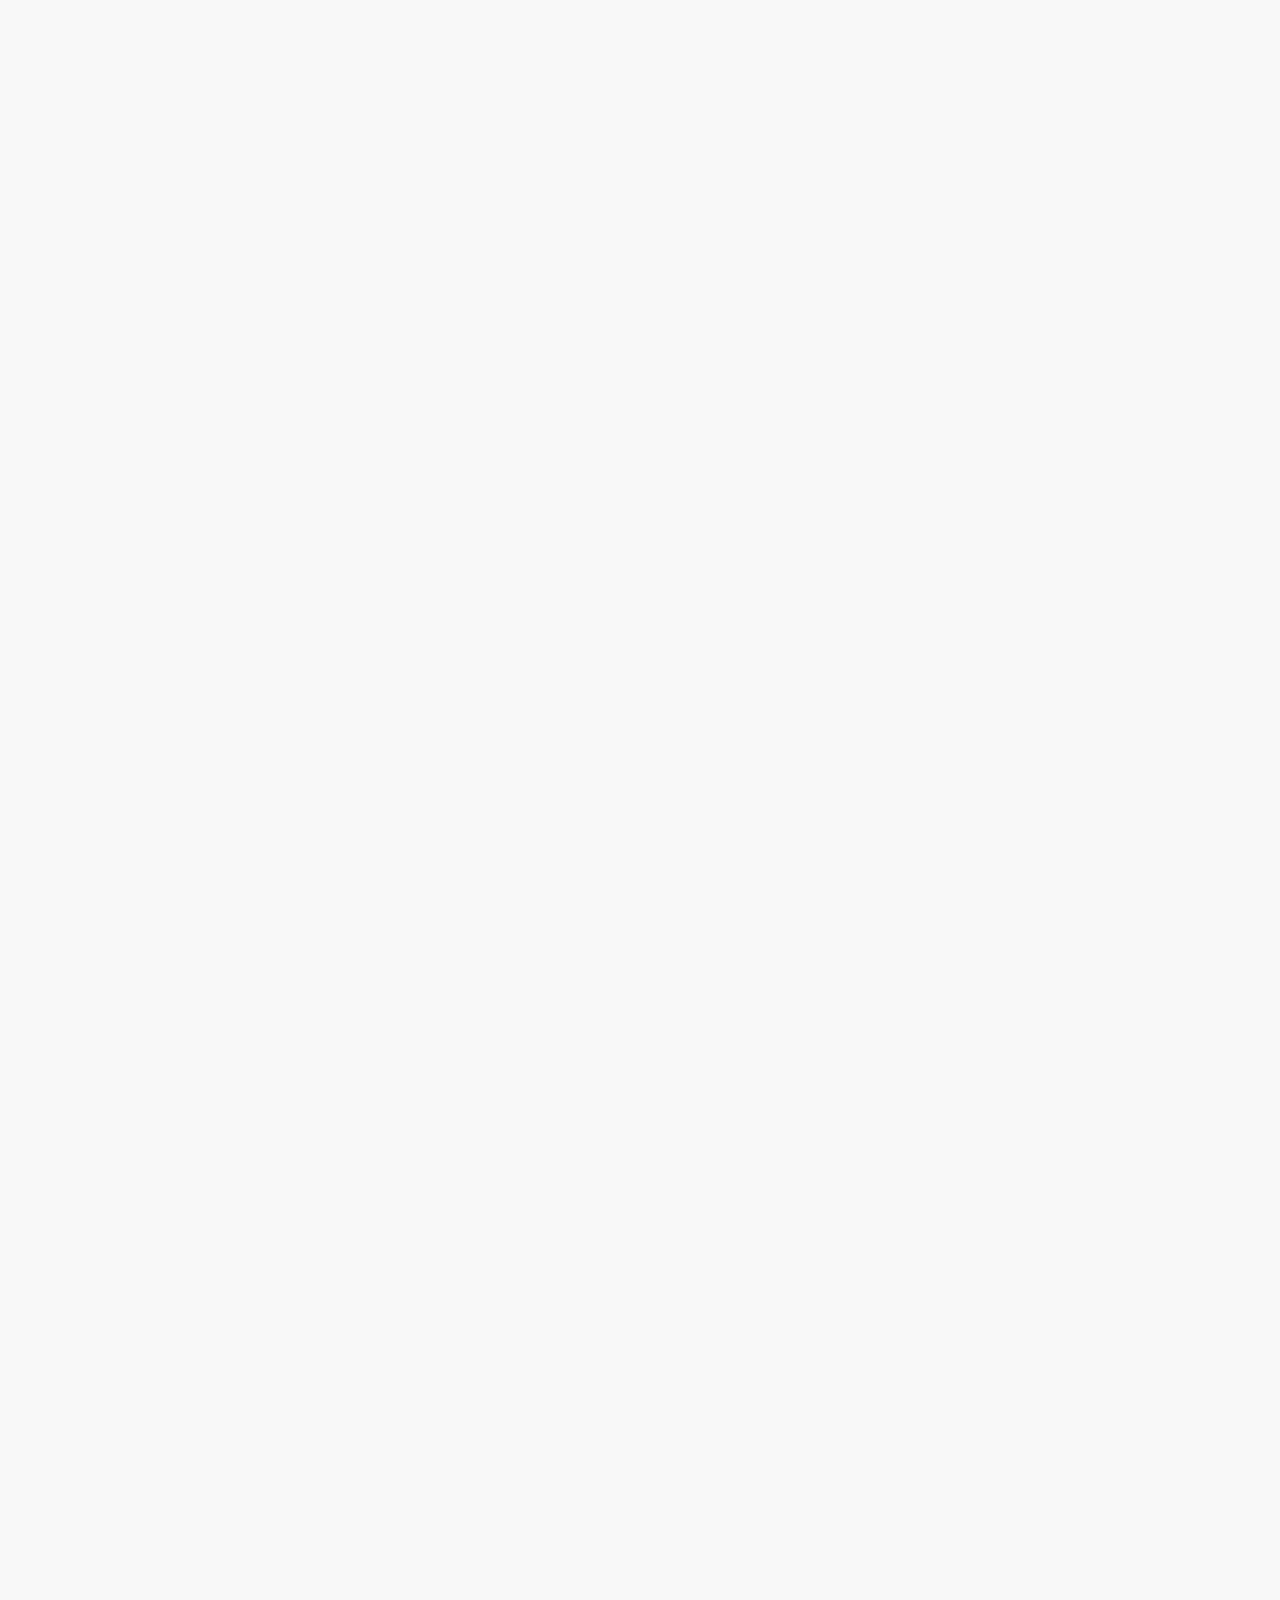
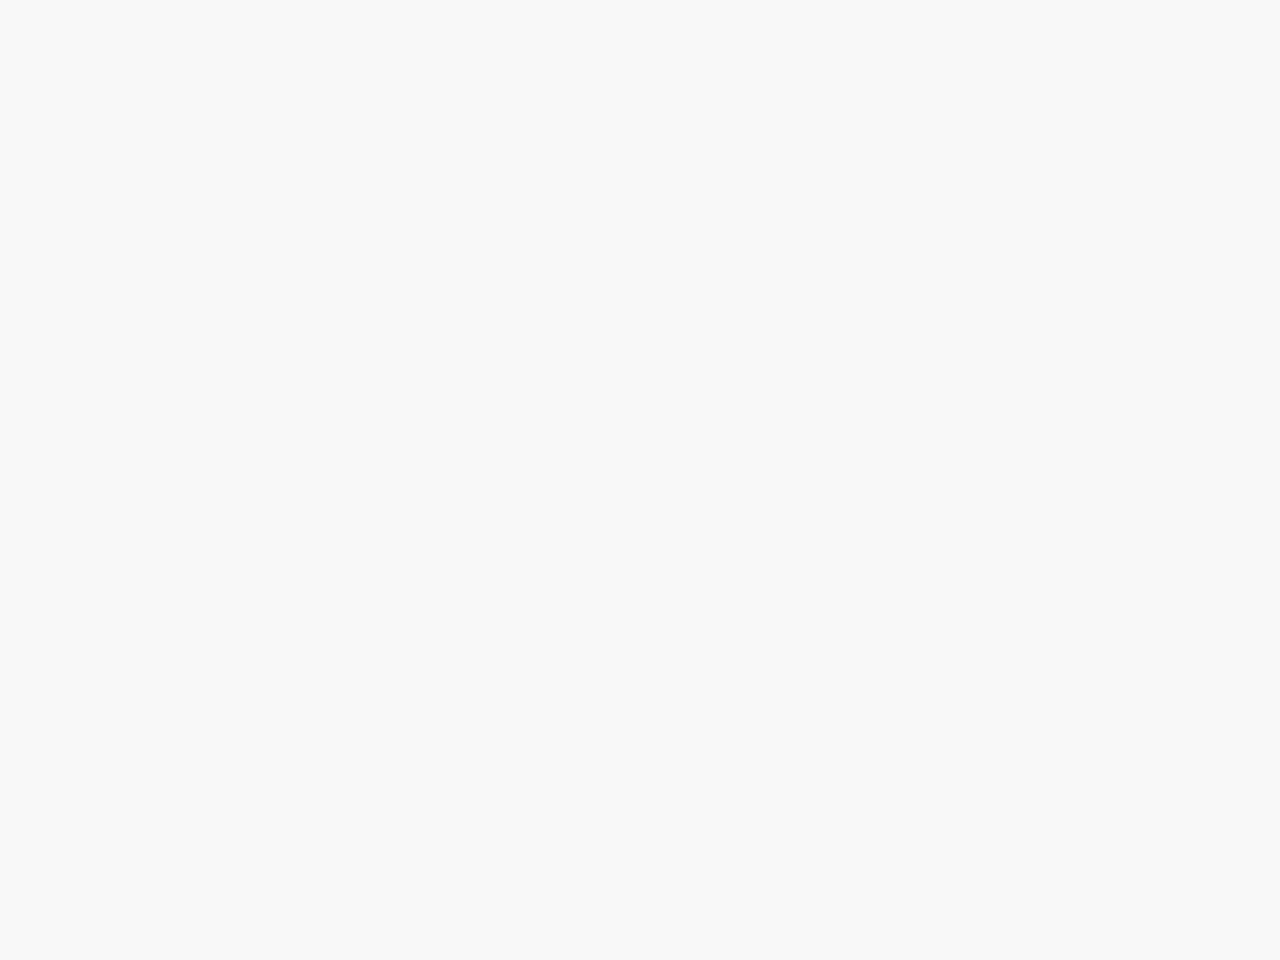
==== commit 1a2af724: "Update altromercato.html" ====
--- a/projects/altromercato.html
+++ b/projects/altromercato.html
@@ -127,9 +127,9 @@
       
       <!--      SCRIPTS      -->
     <script src="https://ajax.googleapis.com/ajax/libs/jquery/3.6.0/jquery.min.js"></script>
-    <script type="text/javascript" src="../../scripts/interactions.js"></script>
-    <script type="text/javascript" src="../../scripts/colorManagement.js"></script>
-    <script type="text/javascript" src="../../scripts/jInvertScroll/jquery.jInvertScroll.js"></script>
+    <script type="text/javascript" src="../scripts/interactions.js"></script>
+    <script type="text/javascript" src="../scripts/colorManagement.js"></script>
+    <script type="text/javascript" src="../scripts/jInvertScroll/jquery.jInvertScroll.js"></script>
       
   </body>
 </html>
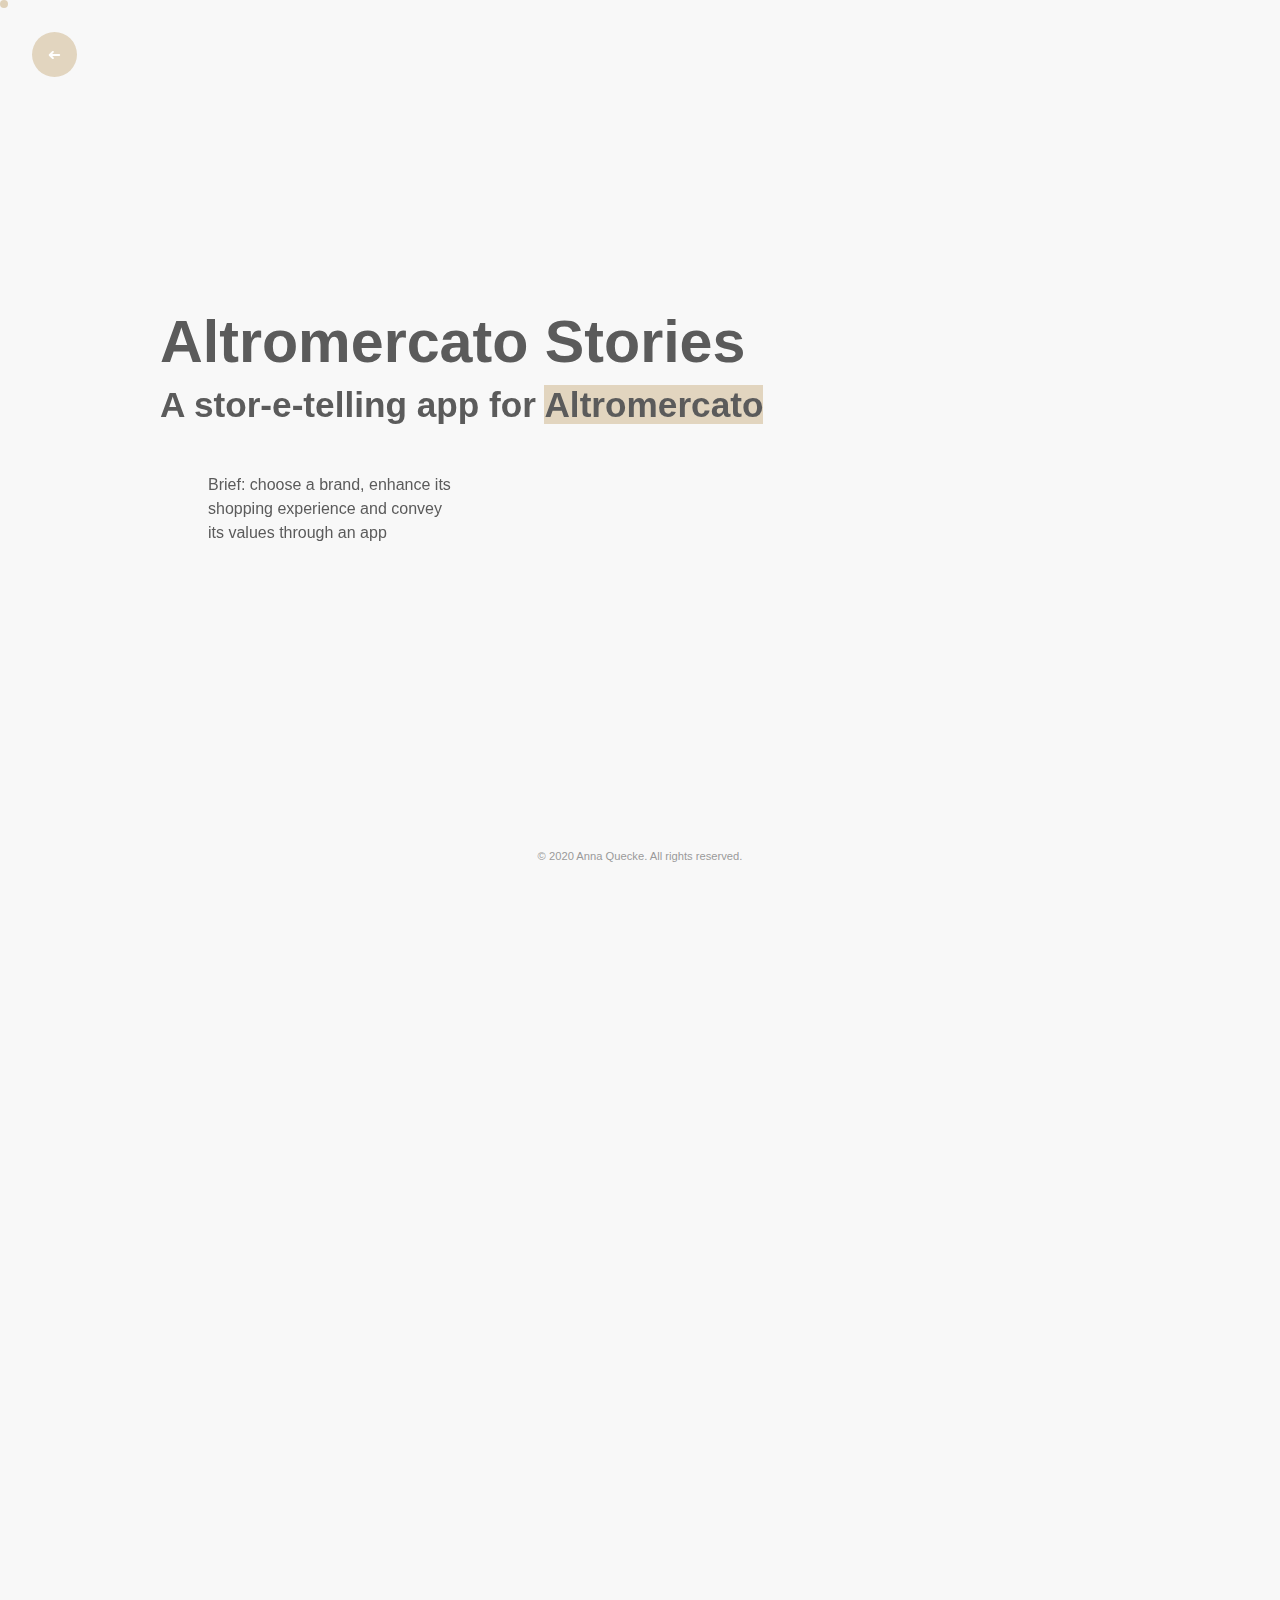
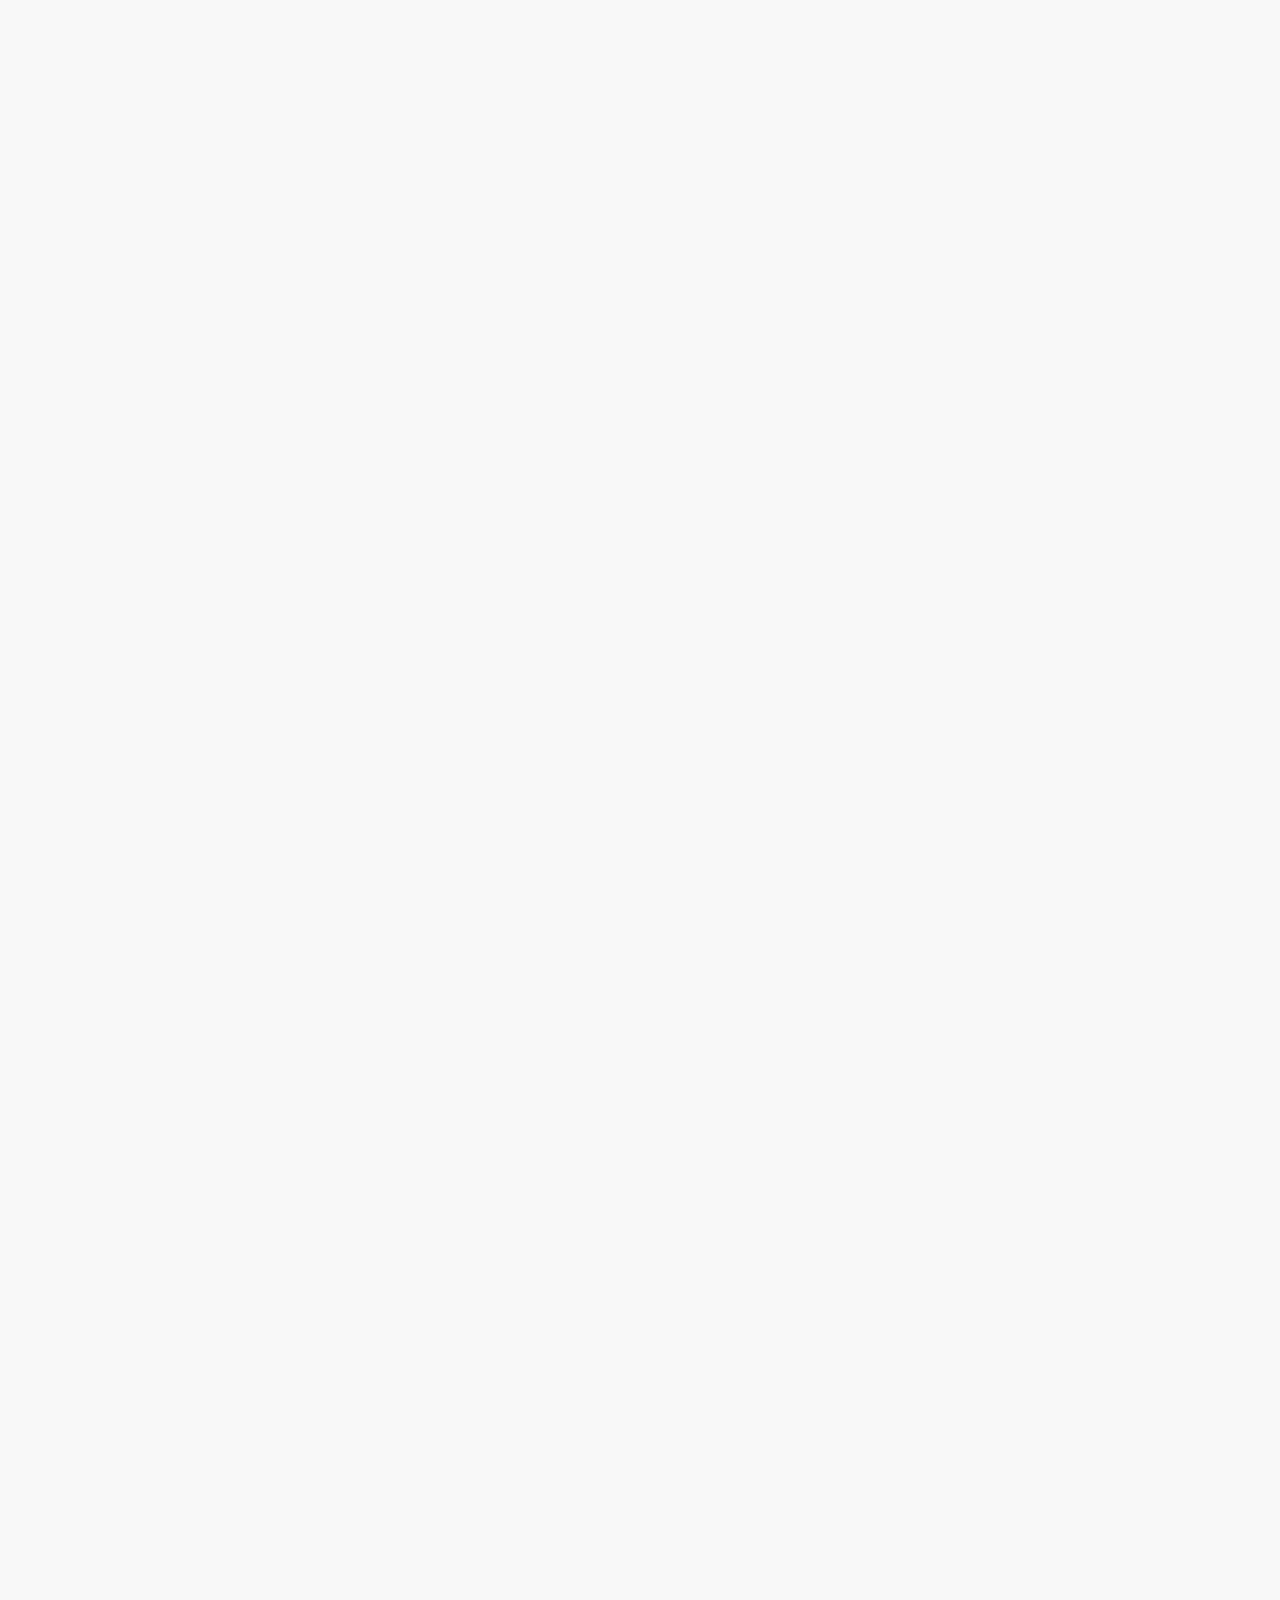
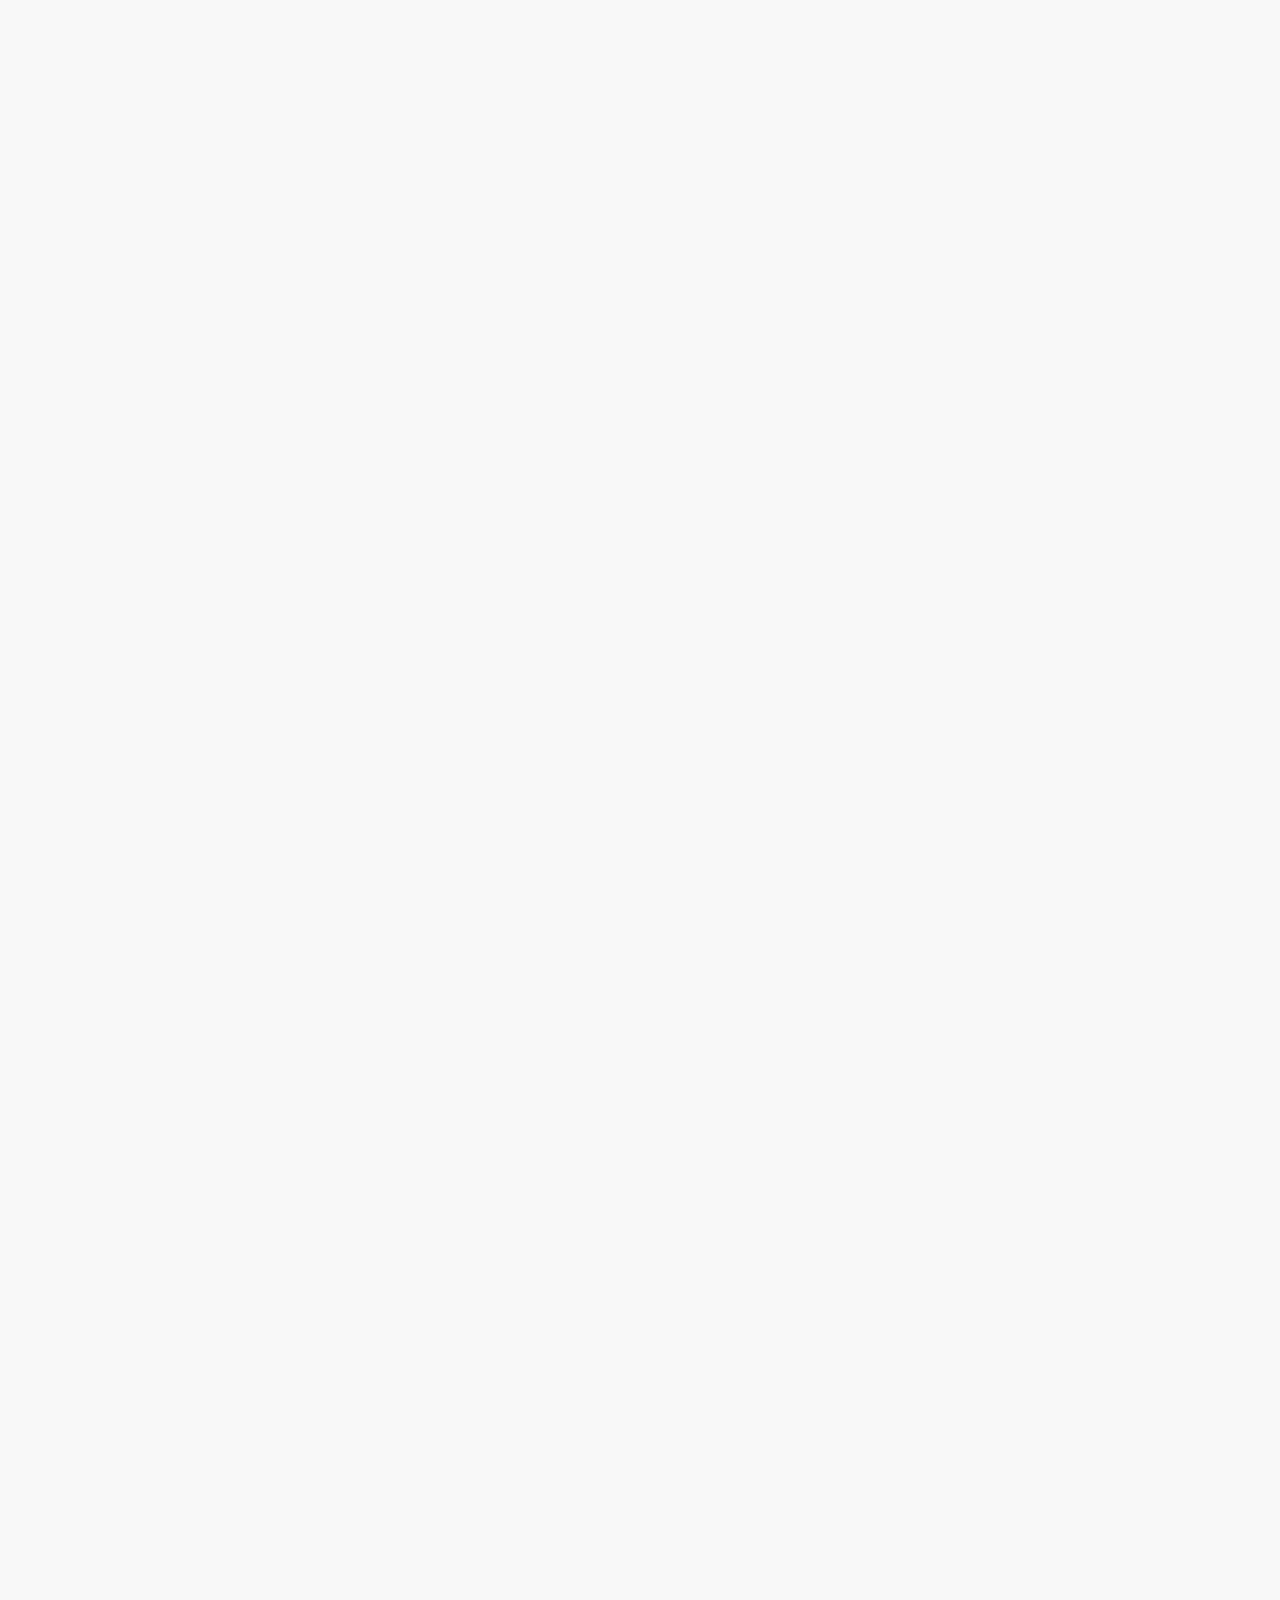
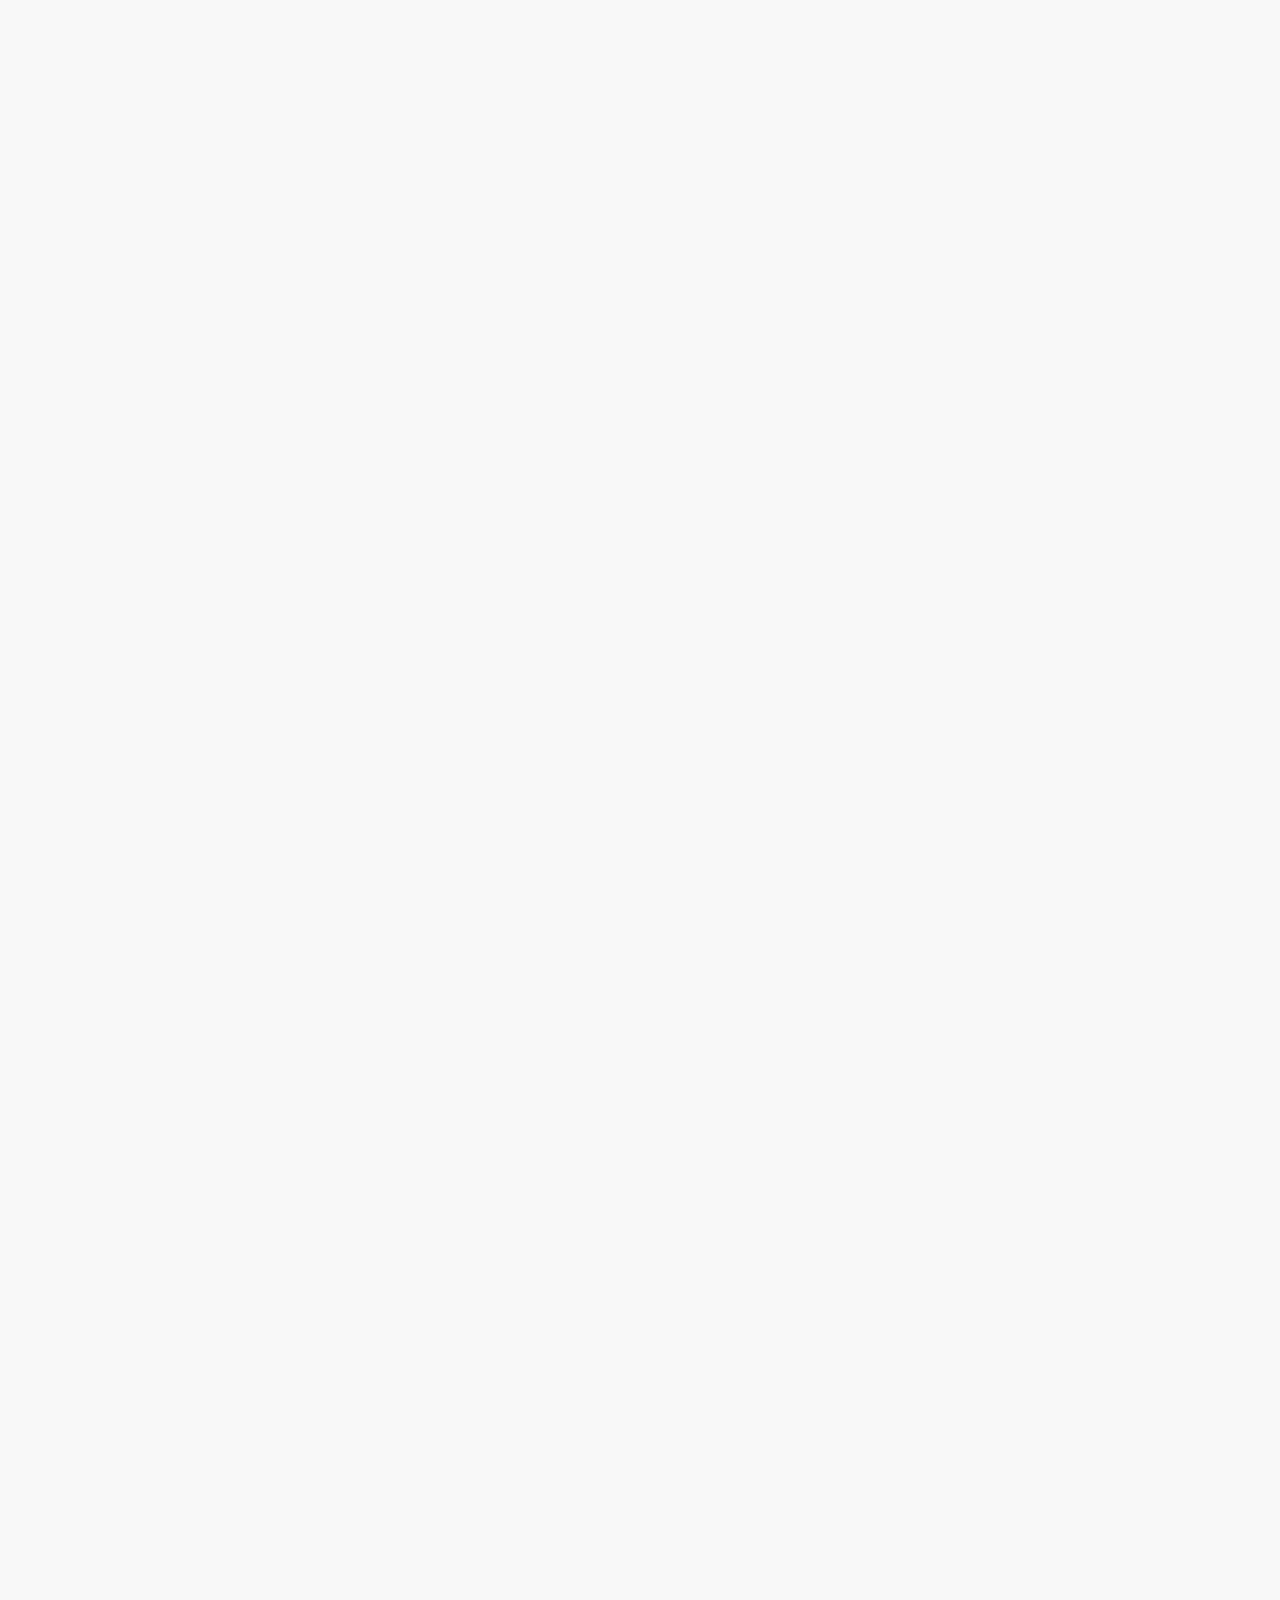
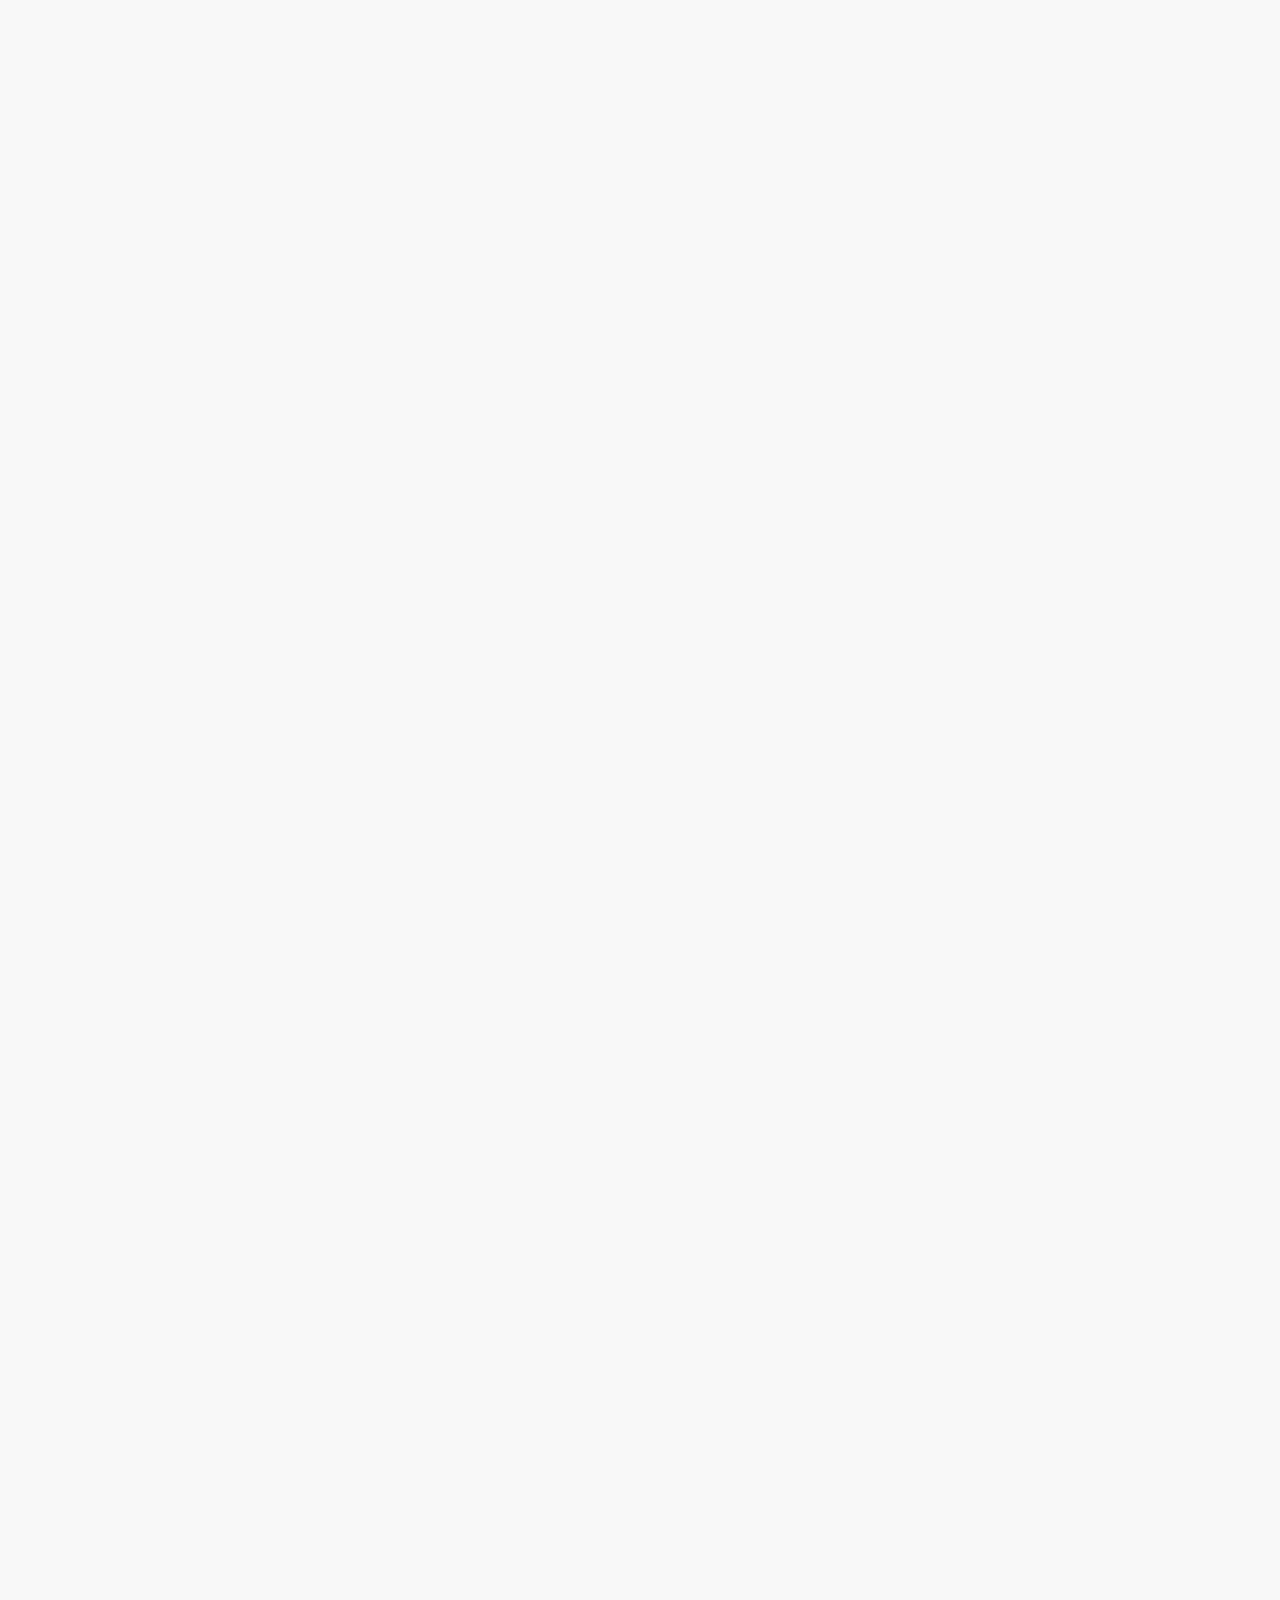
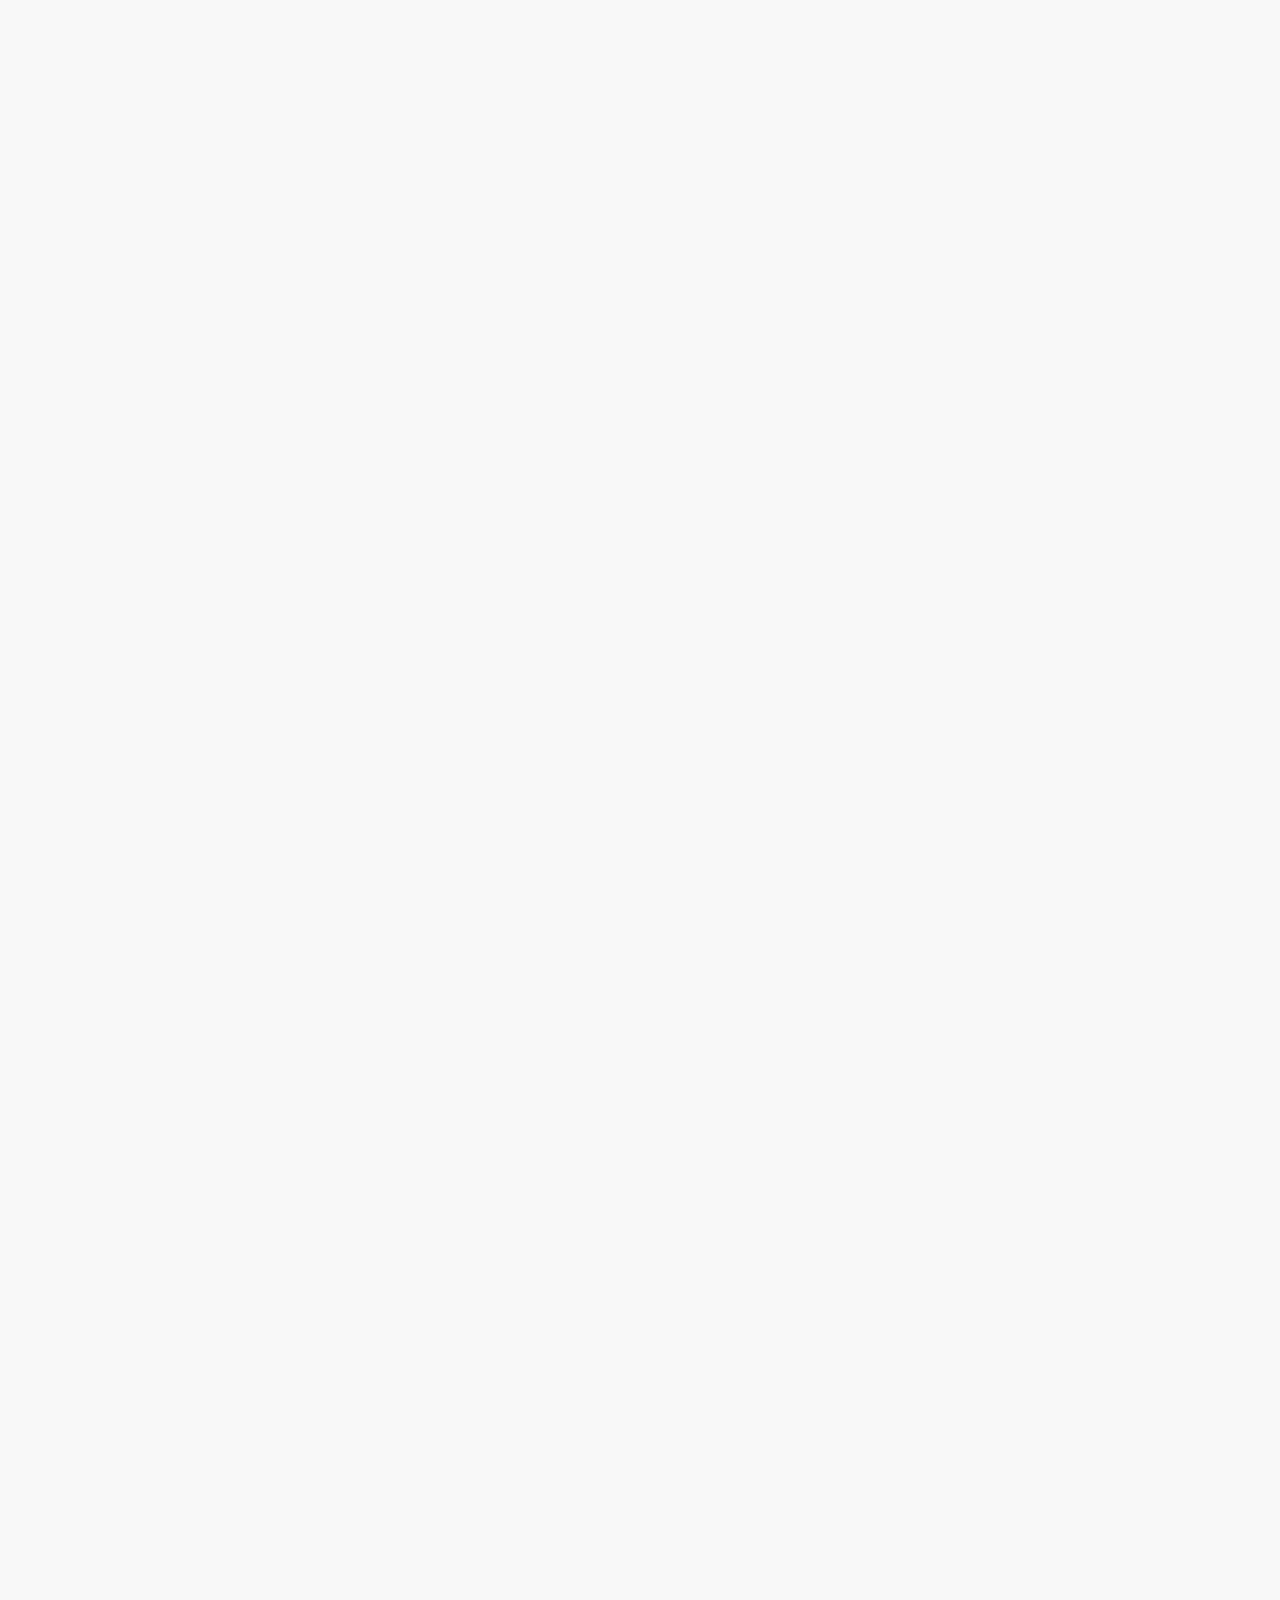
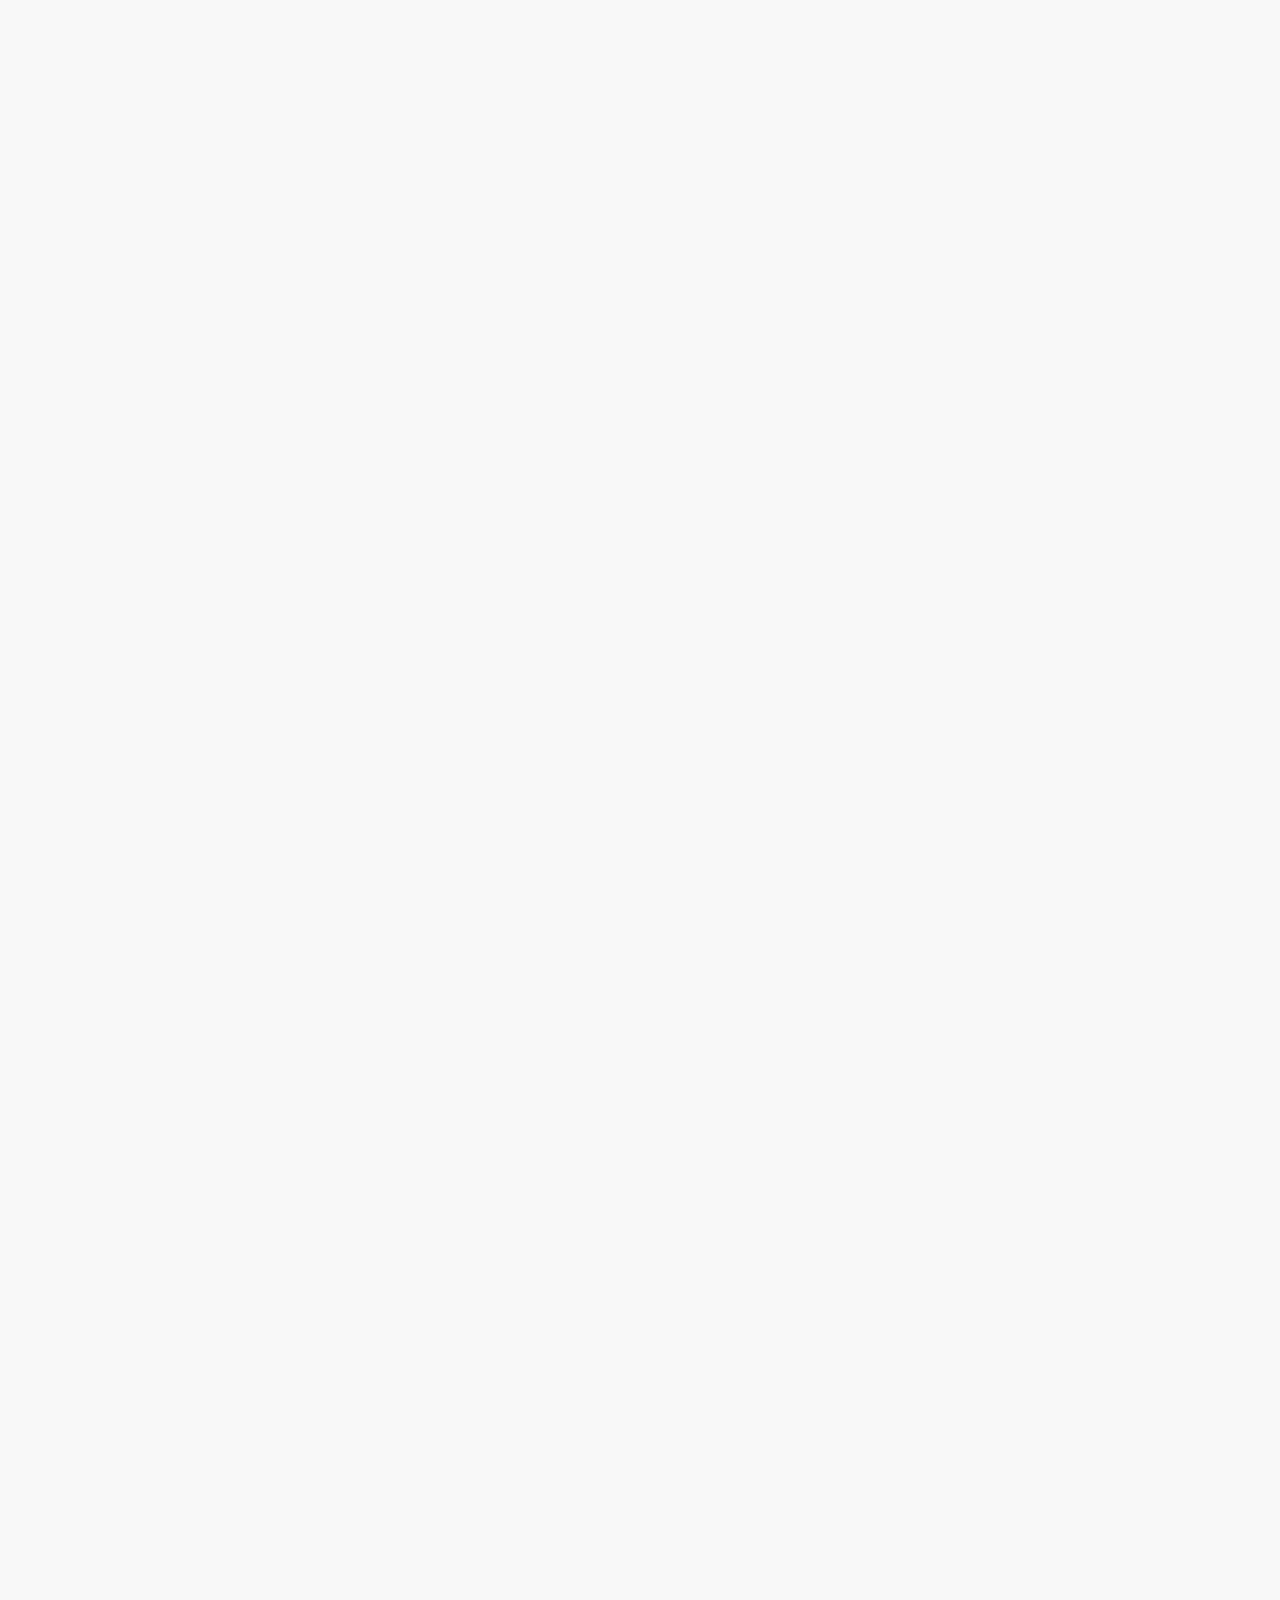
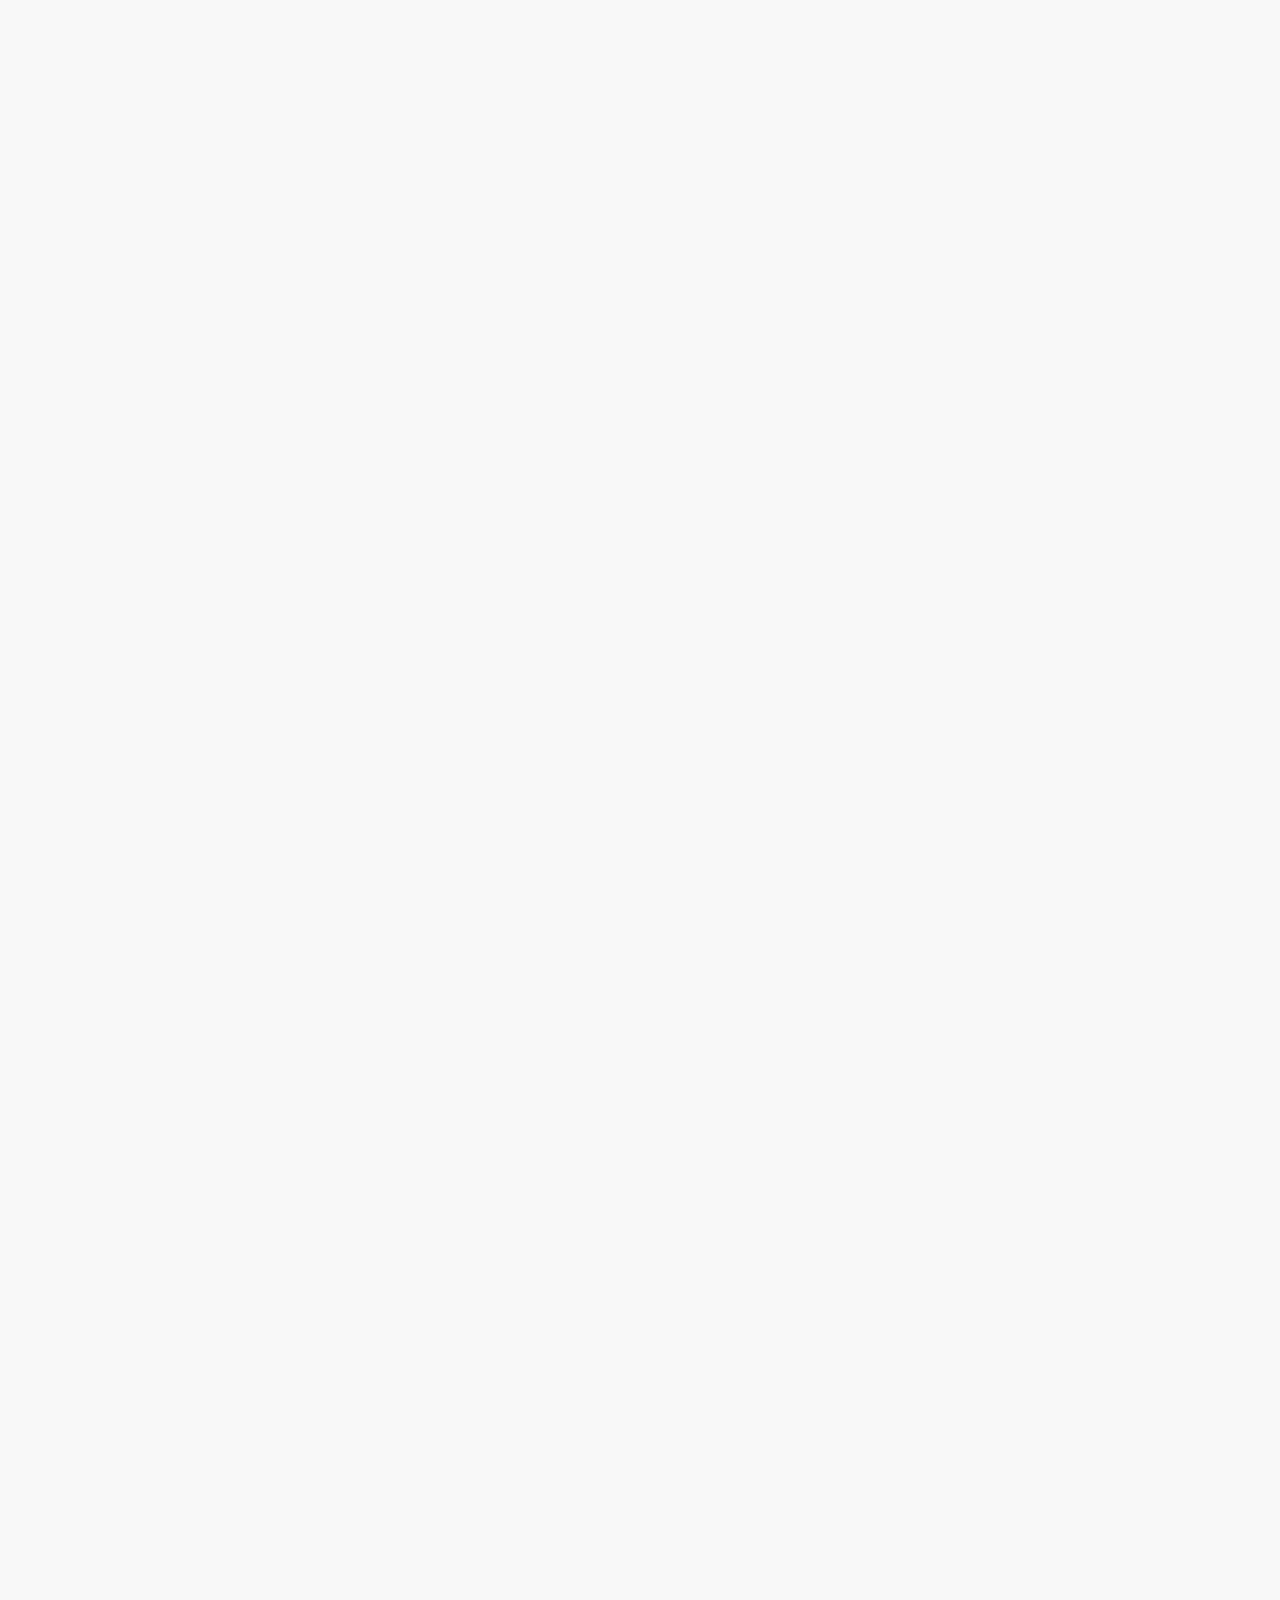
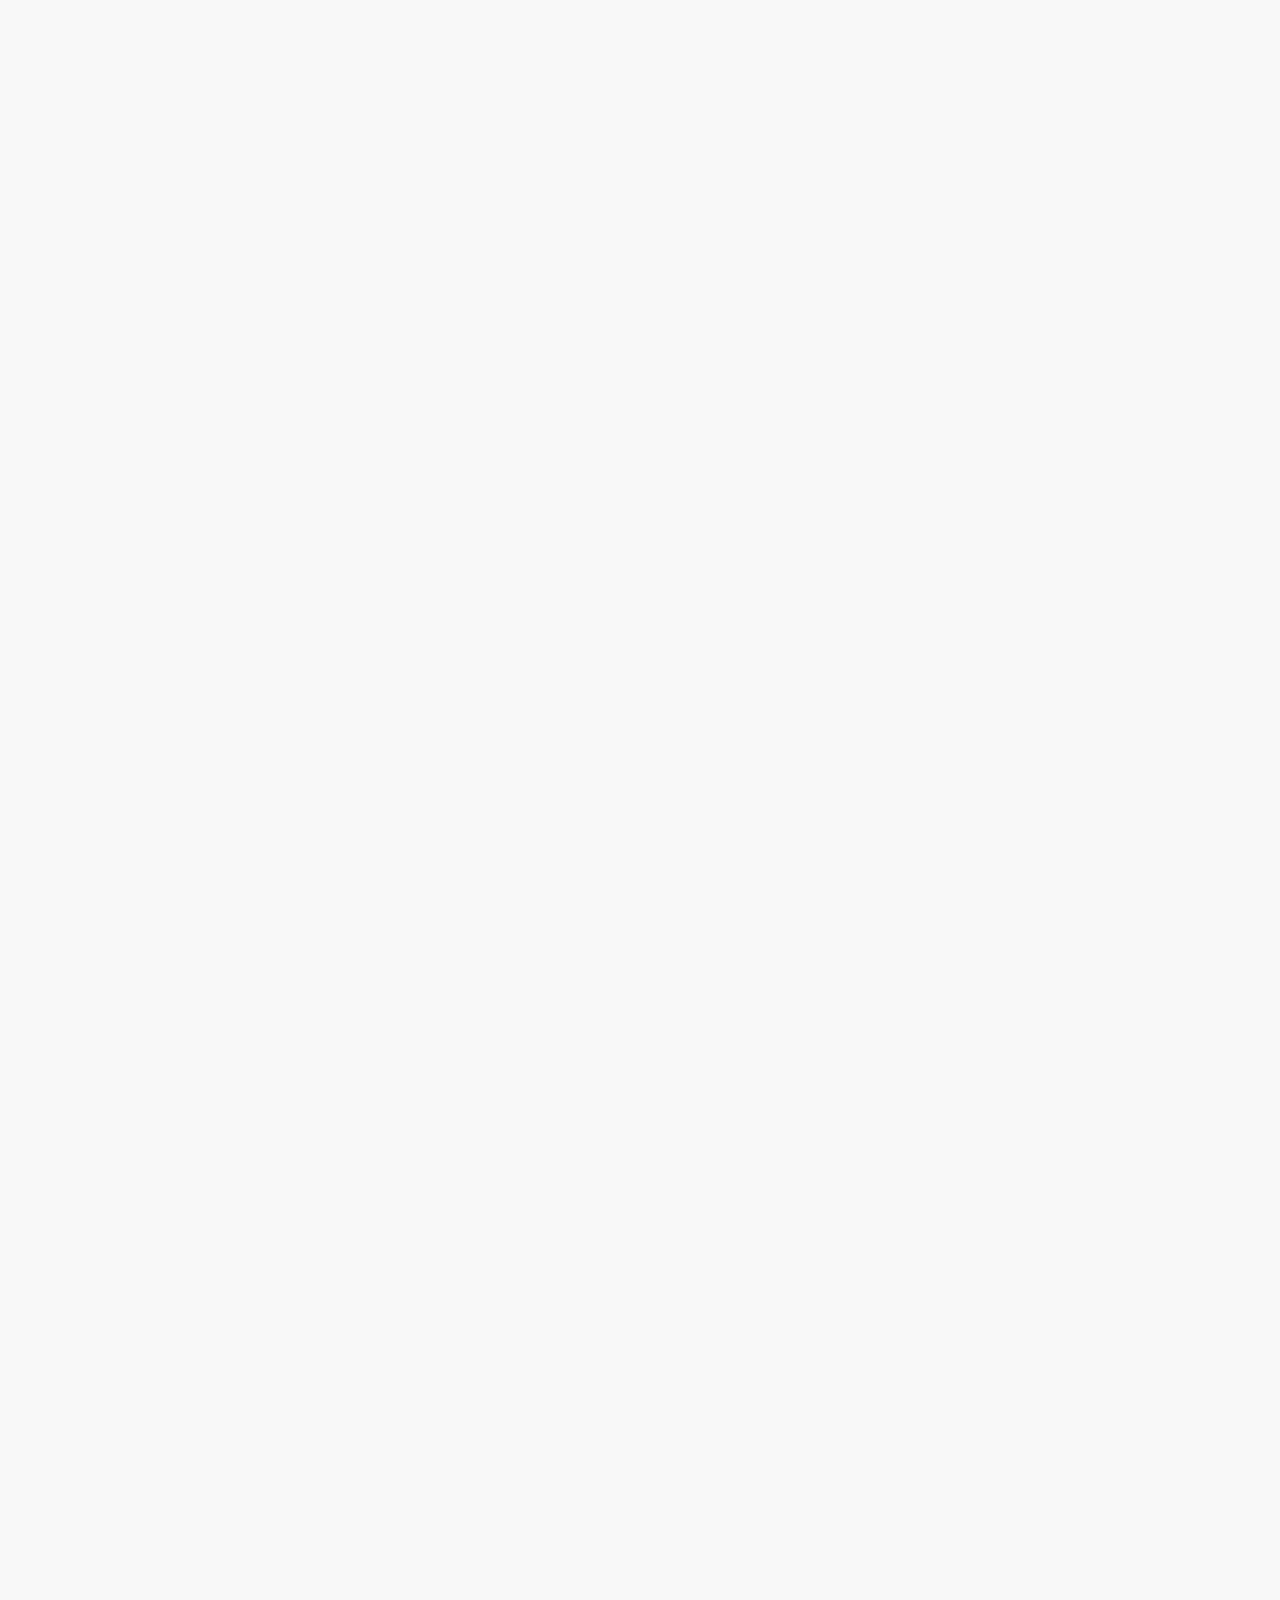
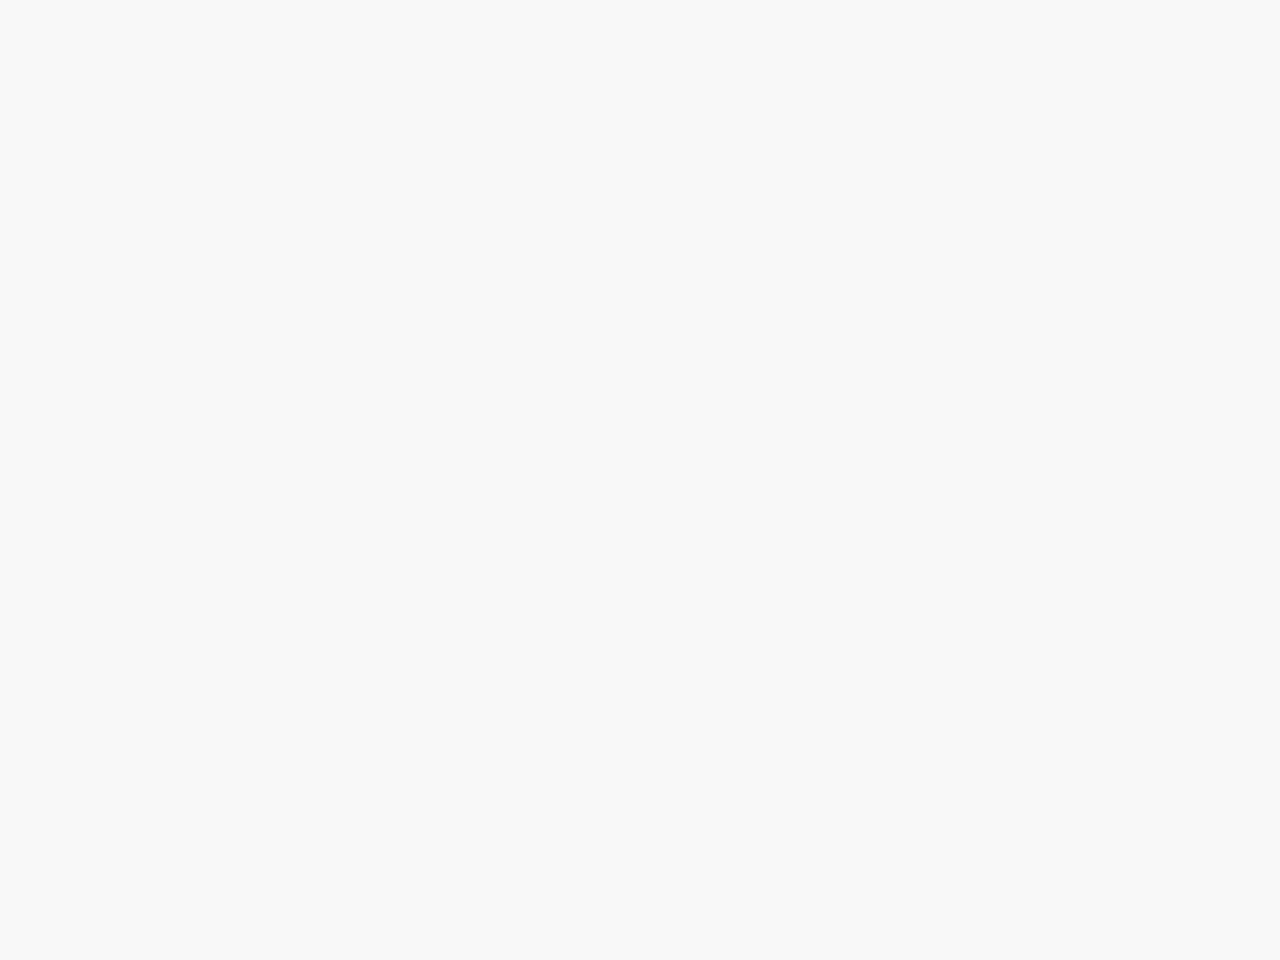
==== commit bc6bed6a: "grammar fixes" ====
--- a/projects/altromercato.html
+++ b/projects/altromercato.html
@@ -24,12 +24,12 @@
           <div class="mainer" id="cover">
               <h1>Altromercato Stories</h1>
               <h2>A stor-e-telling app for  <a href="https://www.altromercato.it/it_it/">Altromercato</a></h2>
-              <p>Brief: choose a brand, enhance its shopping experience and convey its values through an app</br></br>Period: two weeks</p>
+              <p>Brief: choose a brand, enhance its shopping experience and convey its values through an app</p>
           </div>
           
           <div class="mainer columns">
               <h3>Summary</h3>
-                    <p><span>The challenge</span> As two-weeks university exercise, five colleagues and I designed an application for Altromercato, an Italian fair trade brand that sells many products, including clothes. The prompt for the design came from an analysis of users’ comments retrieved from Altromercato social media. This analysis led us to identify customer’s needs that leave room to improve trust and loyalty to the brand.</p>
+                    <p><span>The challenge</span> As two-week university exercise, five colleagues and I designed an application for Altromercato, an Italian fair trade brand that sells many products, including clothes. The prompt for the design came from an analysis of users’ comments retrieved from Altromercato social media. This analysis led us to identify customers' needs that leave room to improve trust and loyalty to the brand.</p>
                         <p><span>The solution</span> The result was the development of a strategic approach we called stor-e-telling that was the guide in the design of the application.</p>
           </div>
       
@@ -39,7 +39,7 @@
                       The research started from understanding Altromercato’s values and mission through a <span>brand identity analysis</span>. We learnt that the brand relied on three core values: legitimacy, democracy and honesty.
                       </p>
                   <p> 
-                    Altromercato's mission envelops on three challenges: provide to marginalized manufacturer a real chance of entering the market, spread the principles and products of the Fair Trade and encourage social change.
+                    Altromercato's mission envelops three challenges: provide marginalized manufacturers with a real chance of entering the market, spread the principles and products of Fair Trade and encourage social change.
                       </p>
                   <img src="../media/images/altromer/01.png" alt="image 01">
           </div>
@@ -48,7 +48,7 @@
               <h3>Identifying room for improvement</h3>
               <p>
                         Going deep in the research about the way the brand interacts with its customers, we started understanding the <span>weak and pain points of the company</span>.</p>
-                        <p>The main problem was that users are interested in the product stories but they are annoyed with difficulties in finding that information. What was surprising was that the website had plenty of content regarding the products, but customers felt the lack of information in stores.</p>
+                        <p>The main problem was that although users are interested in the product stories, they are annoyed with difficulties in finding that information. What was surprising was that the website had plenty of content regarding the products, but customers felt the lack of information in stores.</p>
               <p>
                         We aimed to exploit this opportunity to create an application to support the in-store experience by delivering the content requested by customers.
                       </p>
@@ -58,8 +58,7 @@
           <div class="mainer columns">
               <h3>Competitors analysis</h3>
               <p>
-                        To understand if the proposal could make sense and to look for even more insights about what could have been done to support Altromercato, we analysed how <span>competitors</span> communicate themselves.
-                        We investigated four major aspects of each brand, namely their goals, products, touchpoints and social media content.
+                        To understand if the proposal could make sense and to look for even more insights about what to implement to support Altromercato, we analysed how competitors communicate themselves. We investigated four major aspects of each brand, namely: goals, products, touchpoints and social media content.
                     </p>
                   <img class = 'multipleImg' src="../media/images/altromer/03.1.svg" alt="image 03">
           </div>
@@ -68,7 +67,7 @@
               <h3>Concept</h3>
               <p>
                         When we gathered enough information, we developed our <span>concept</span>: to inform customers through stor-e-telling.
-                        This approach relies on the idea of support the storytelling of products during shopping in physical stores. In this way, customers connect more with the producers and reinforce their motivation in shopping fair trade products.
+                        This approach relies on the idea of supporting the storytelling of products during shopping in physical stores. In this way, customers connect more with the producers and reinforce their motivation in shopping fair trade products.
                       </p>
                   <img src="../media/images/altromer/04.svg" alt="image 04">
           </div>
@@ -88,7 +87,7 @@
                         The aim was to create direct involvement using <span>storytelling</span> to arise the customers’ curiosity about product origin, fabrication, and so on.
                       </p>
                   <p>
-                        In our scenario Altromercato should train its stakeholders to create these specific contents, providing easy-to-use formats. We envision that several kinds of contents could fit the purpose of delivering stories: videos, infographics, reportages and even tales.
+                        In our scenario Altromercato should train its stakeholders to create these specific contents, providing easy-to-use formats. We envision that several kinds of content could fit the purpose of delivering stories: videos, infographics, reportages and even tales.
                       </p>
                   <img src="../media/images/altromer/06.png" alt="image 06">
           </div>
@@ -96,7 +95,7 @@
           <div class="mainer columns">
               <h3>The experience</h3>
               <p>
-                        We produced a <span>storyboard</span> to display the experience designed. The application usage was developed for in-store use, also because one of the requirements of the assignment was to keep the system simple. Nevertheless, it would be possible to improve the application by reasoning on the in-home use and whether it could create a community.
+                        We produced a <span>storyboard</span> to display the experience designed. The application was developed for in-store use, also because one of the requirements of the assignment was to keep the system simple. Nevertheless, it would be possible to improve the application by reasoning on the in-home use and whether it could create a community.
                       </p>
                   <img src="../media/images/altromer/07.png" alt="image 07">
           </div>
@@ -104,7 +103,7 @@
           <div class="mainer columns">
               <h3>Application structure</h3>
               <p>
-                        In the end, we designed the application and its <span>workflow</span>. This prototype relied on content gathered from the brand’s media, since we could not produce an original one due to time assignment and lack of resources. Moreover, the purpose was to give randomised content each time the QR is scanned, but it couldn’t be done due to prototyping system limits.
+                        In the end, we designed the application and its <span>workflow</span>. This prototype relied on content gathered from the brand’s media, since we could not produce an original one due to time assignment and lack of resources. Moreover, the purpose was to give randomised content each time the QR was scanned, but we didn't achieve this interaction due to prototyping system limits.
                       </p>
                   <img src="../media/images/altromer/08.png" alt="image 08">
           </div>
--- a/css/style.css
+++ b/css/style.css
@@ -210,7 +210,6 @@
 }
 
 .project:hover {
-    border-radius: 100%;
     box-shadow: 0rem 0rem 6rem 0rem var(--mainCol);
 }
 
